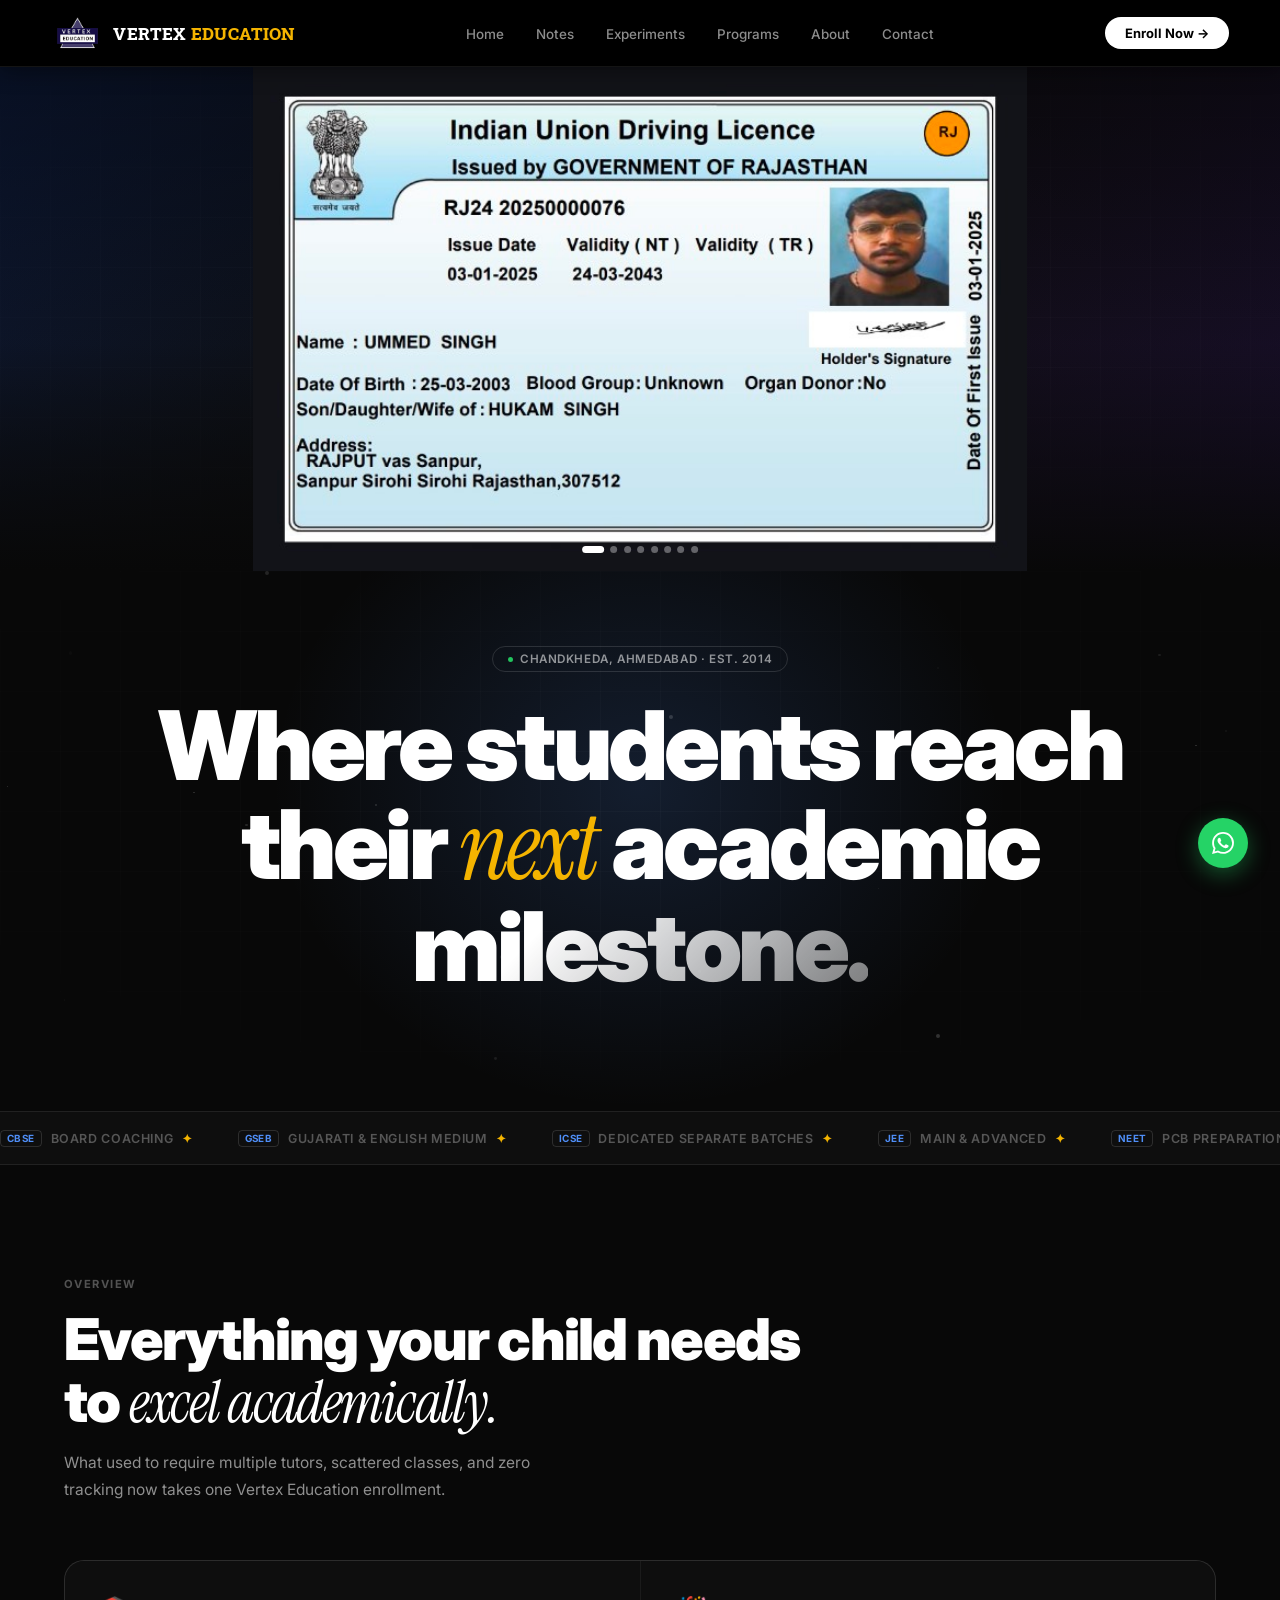
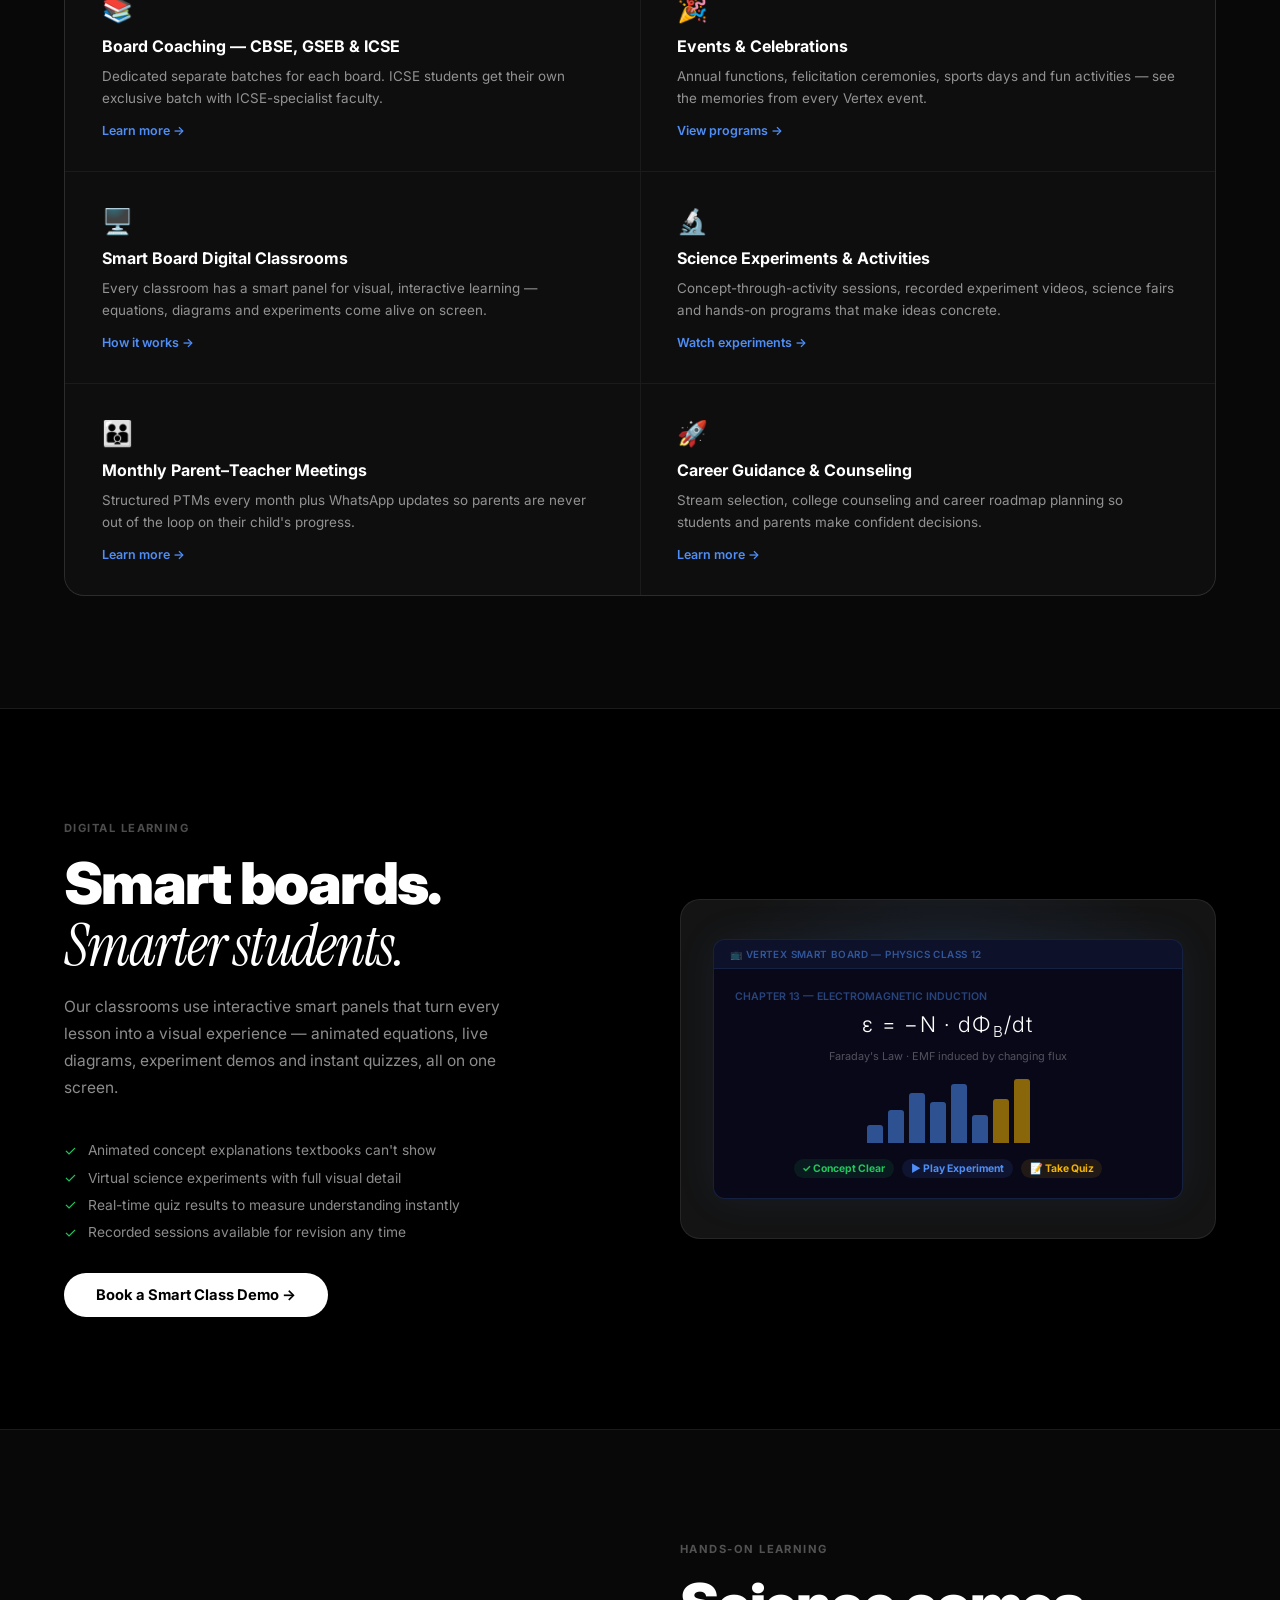
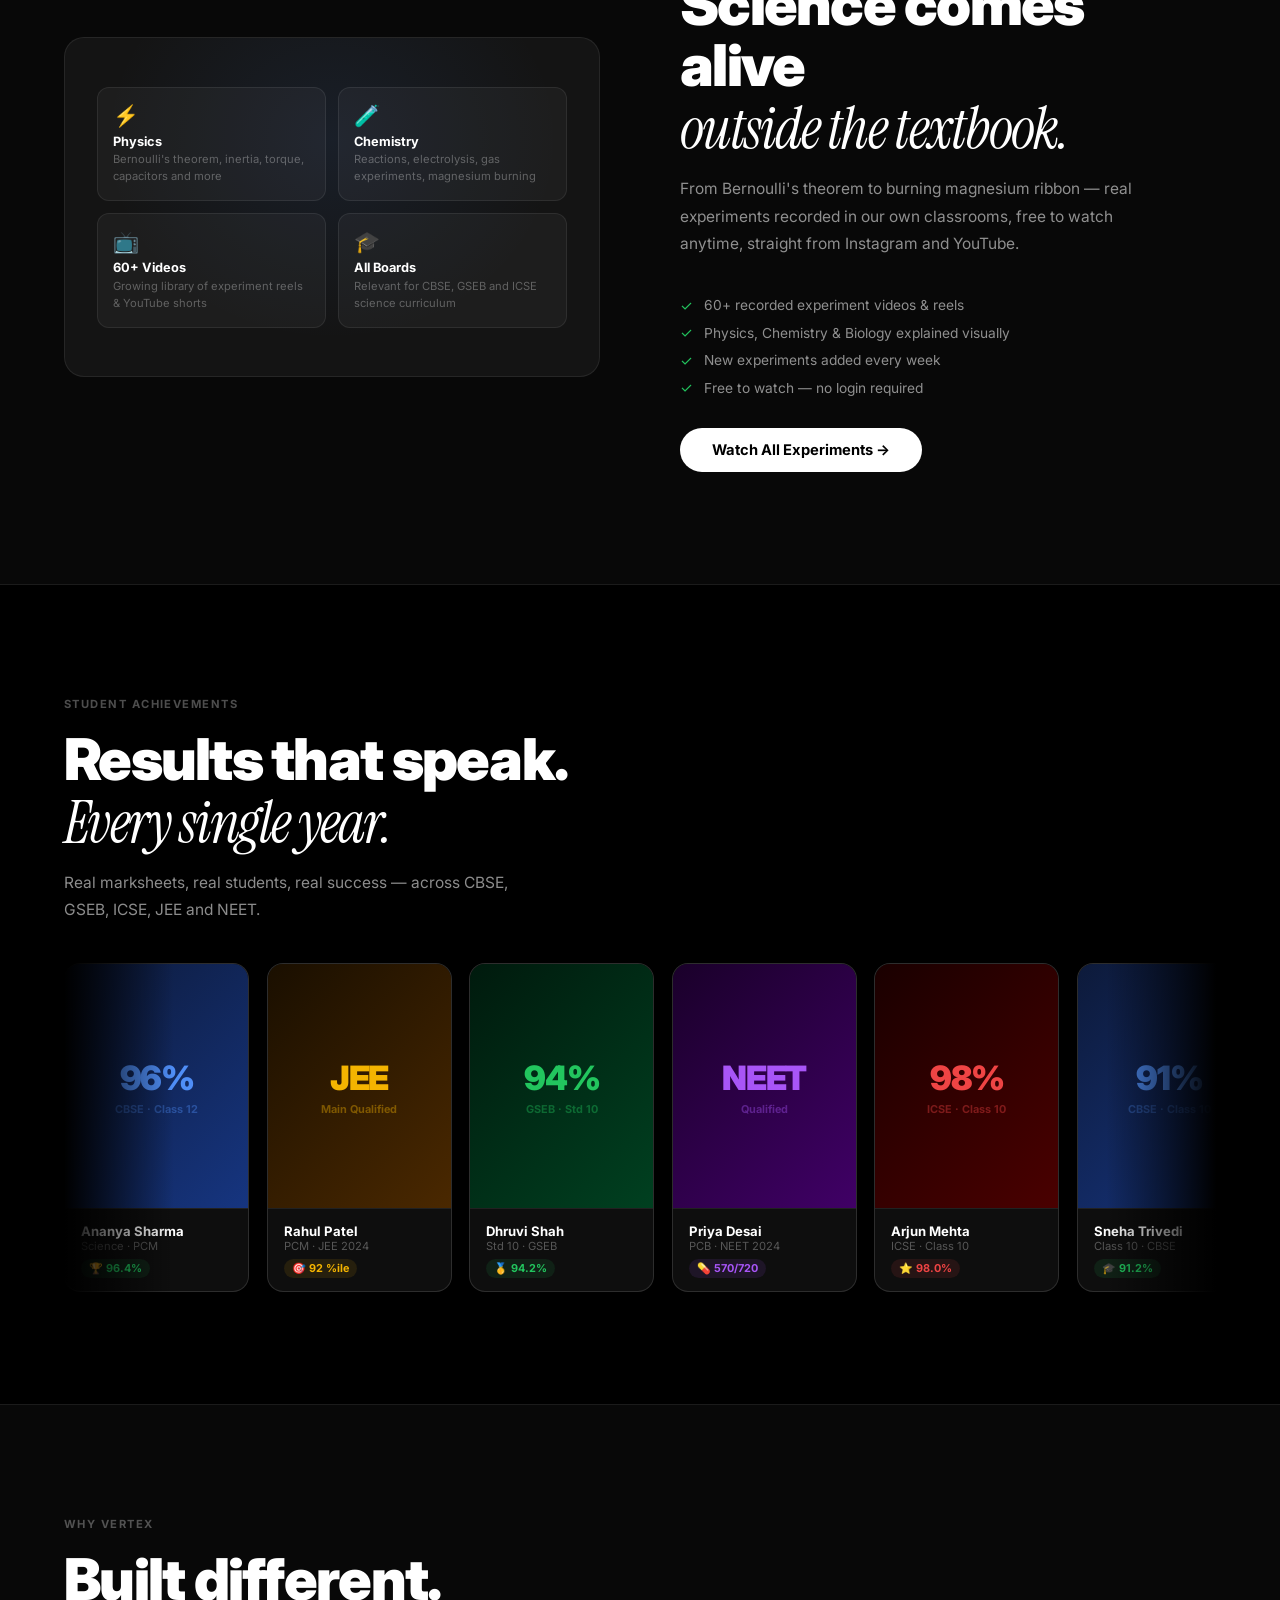
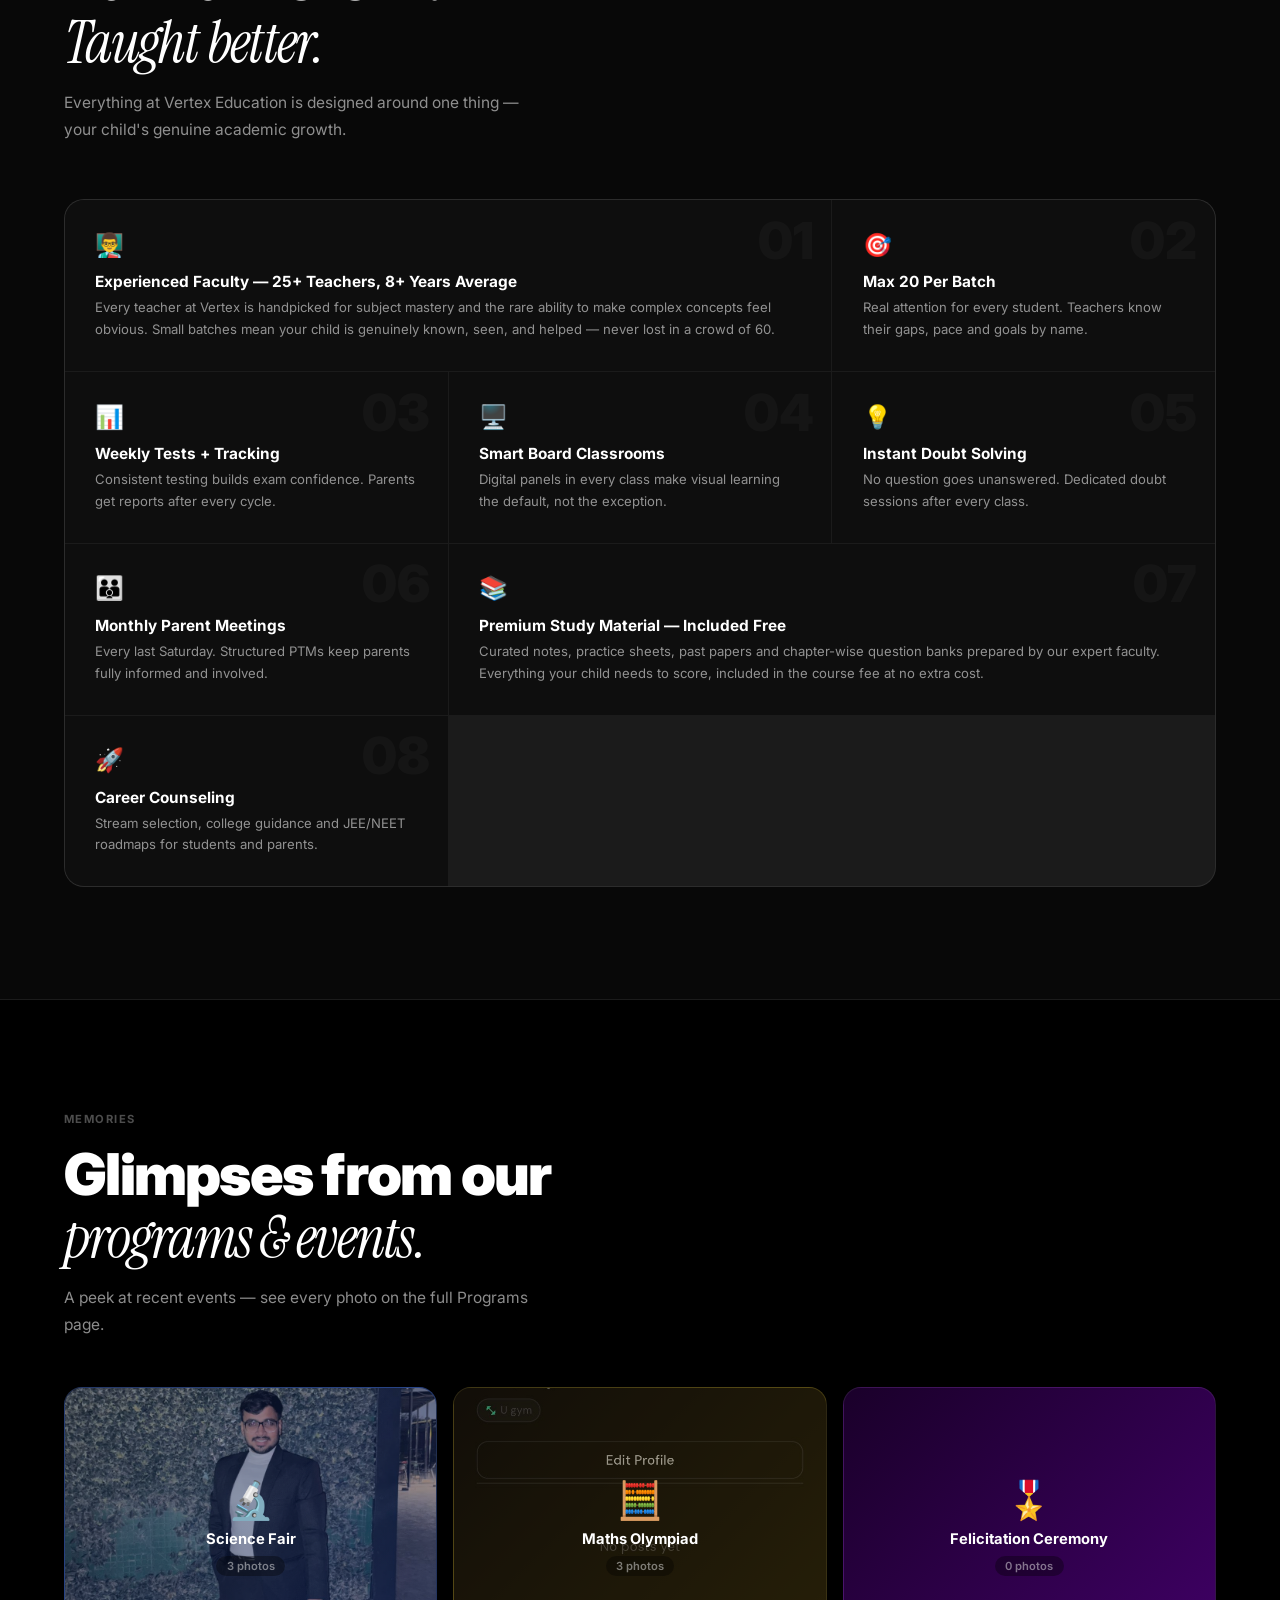
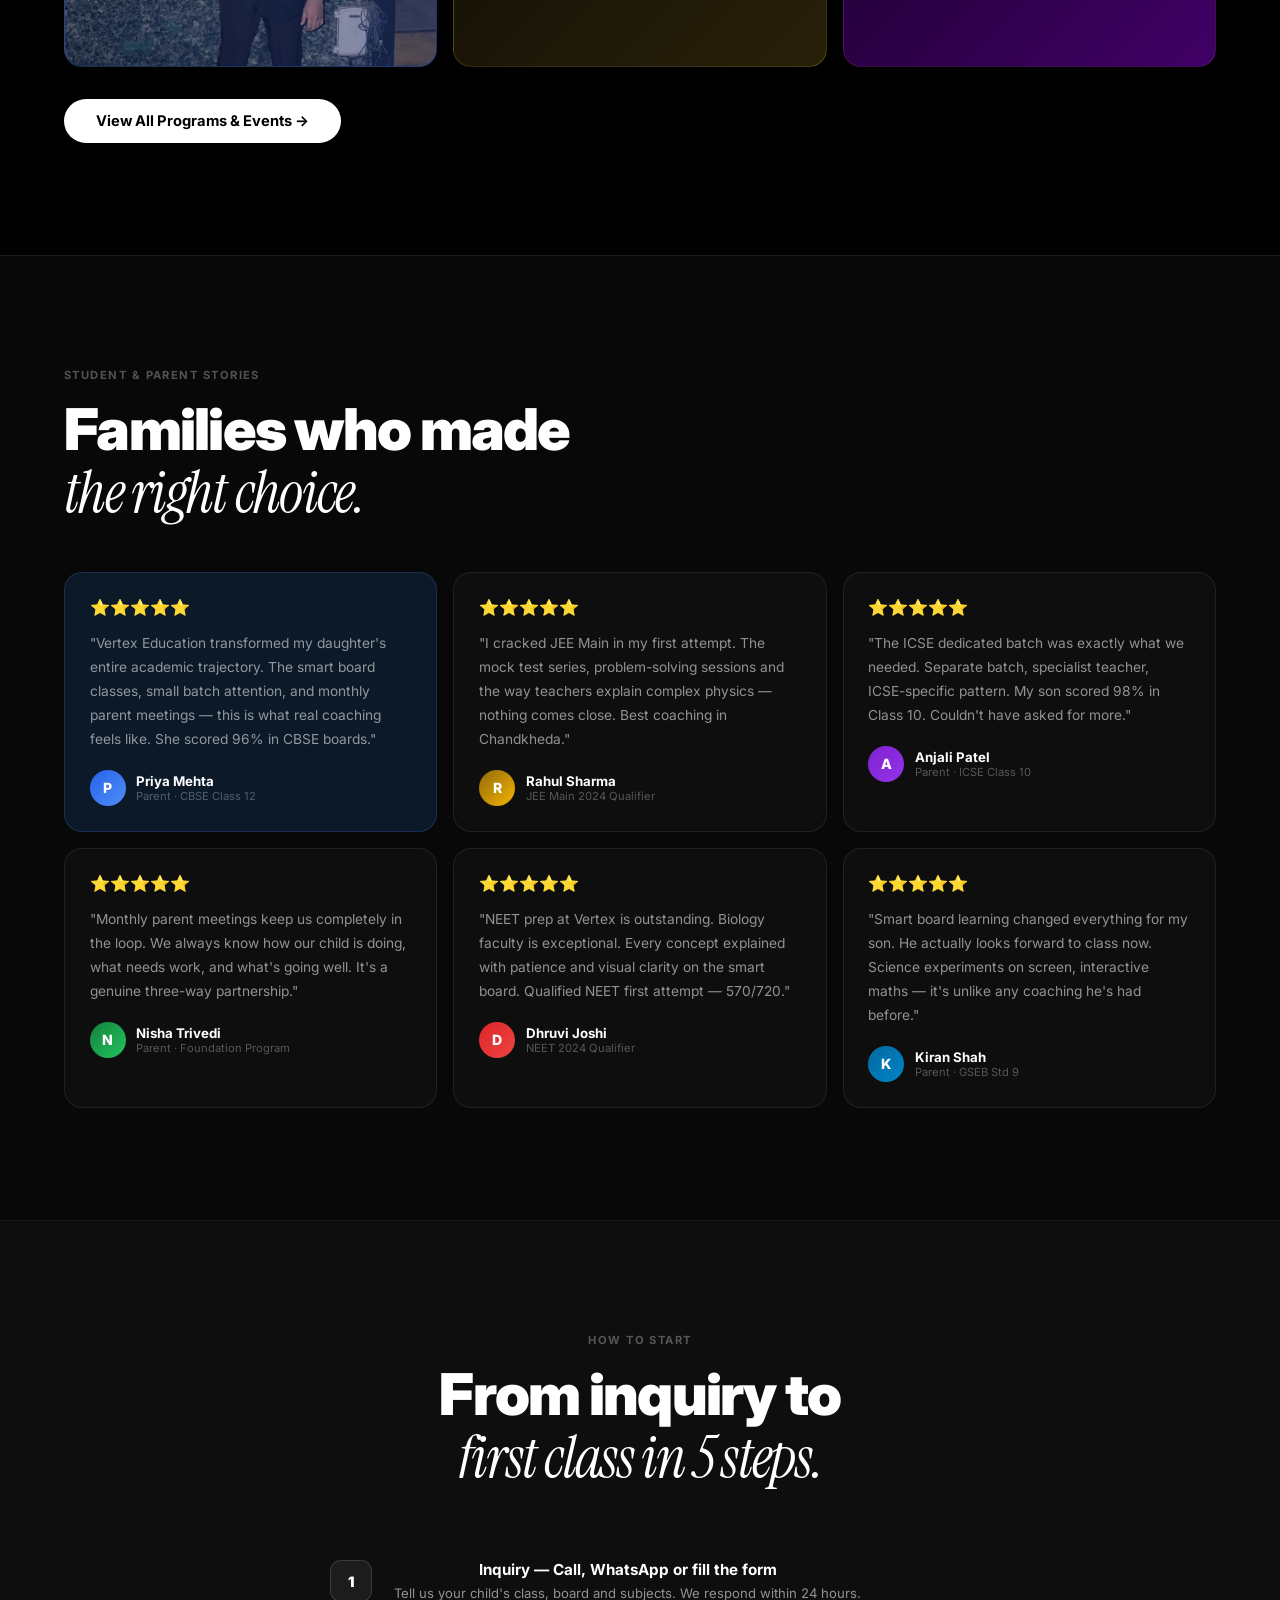
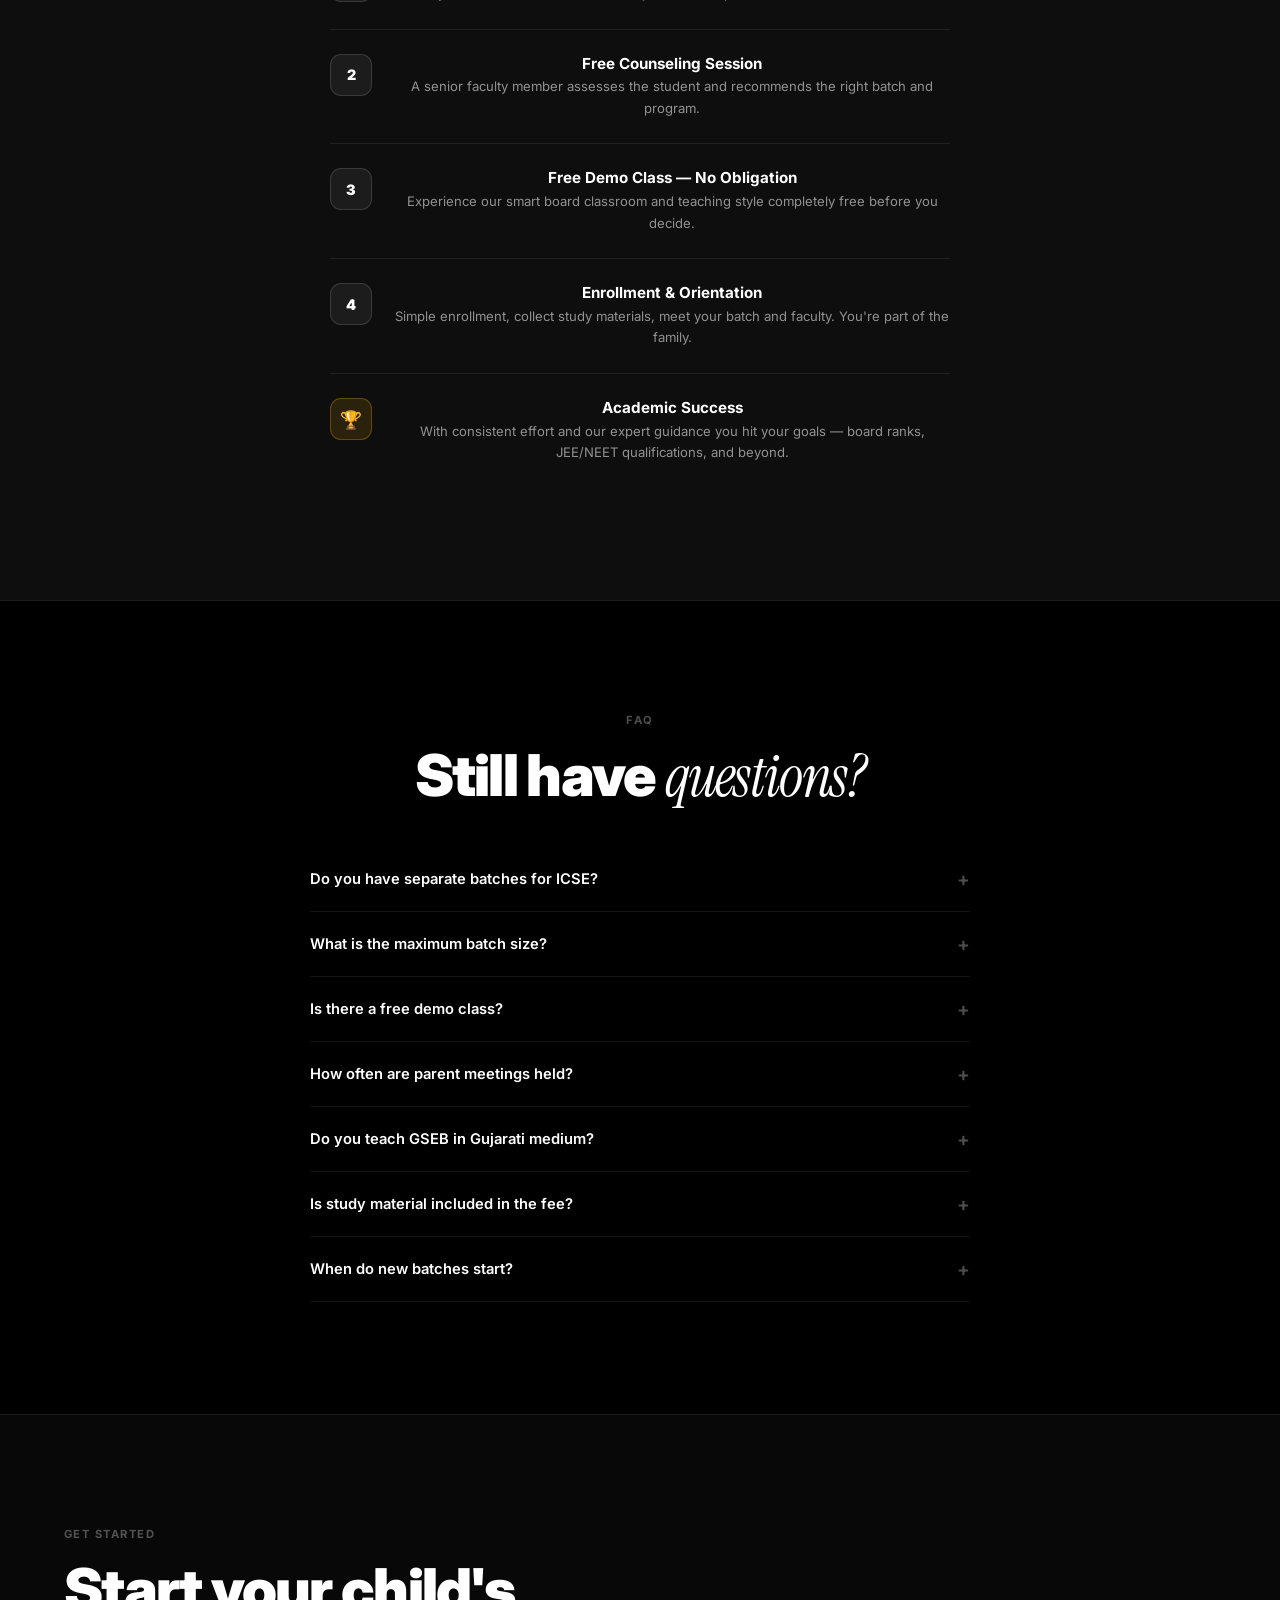
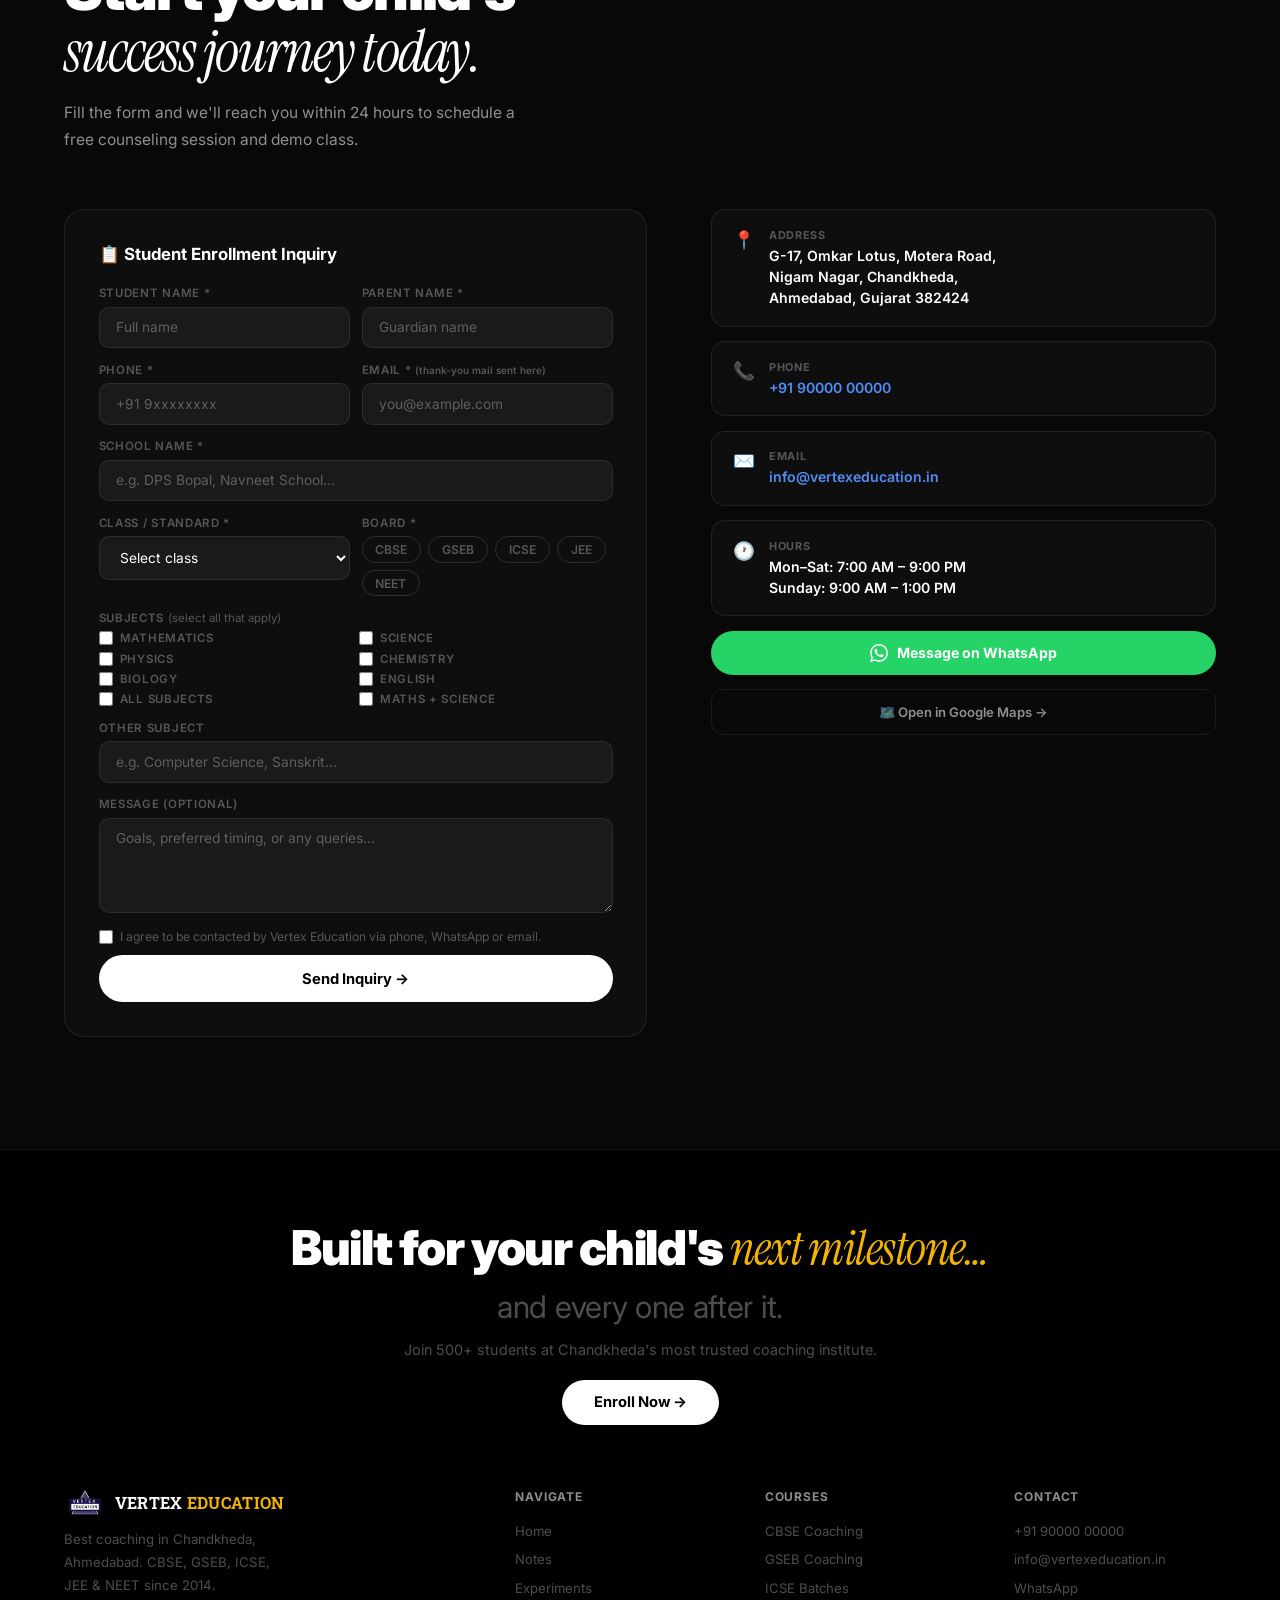
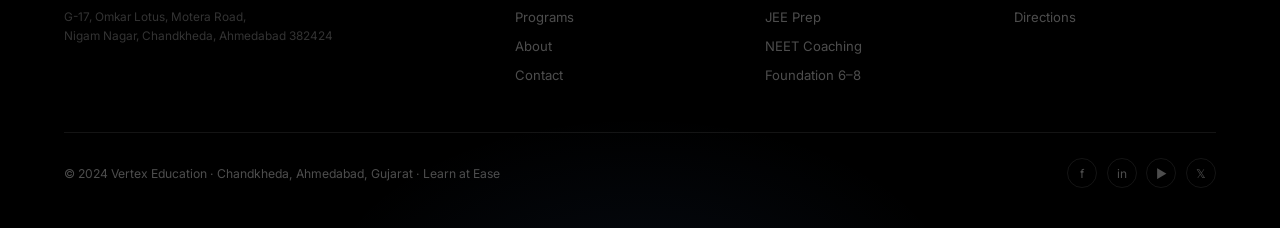
==== index.html @ 35d11fa5 "remove batches page, add about to nav" ====
<!DOCTYPE html>
<html lang="en">
<head>
<meta charset="UTF-8"/>
<meta name="viewport" content="width=device-width,initial-scale=1.0"/>
<title>Vertex Education — Learn at Ease | Best Coaching Chandkheda Ahmedabad</title>
<meta name="description" content="Vertex Education — Chandkheda's most trusted coaching. CBSE, GSEB, ICSE, JEE & NEET for Class 6–12. Smart board classrooms, small batches, 95% success rate."/>
<link rel="preconnect" href="https://fonts.googleapis.com"/>
<link rel="preconnect" href="https://fonts.gstatic.com" crossorigin/>
<link href="https://fonts.googleapis.com/css2?family=Inter:wght@300;400;500;600;700;800;900&family=Instrument+Serif:ital@0;1&family=Roboto+Slab:wght@700;800&display=swap" rel="stylesheet"/>
<style>
/* ─────────────────────────────────────────
   VERTEX EDUCATION — commas.com INSPIRED
   Pure black · Cinematic · Minimal
   ───────────────────────────────────────── */
:root{
  --bg:#080808; --bg2:#0e0e0e; --bg3:#141414;
  --w:#ffffff; --off:rgba(255,255,255,.55); --muted:rgba(255,255,255,.3);
  --bdr:rgba(255,255,255,.08); --bdr2:rgba(255,255,255,.13);
  --gold:#F4B400; --blue:#4F8EF7; --blue2:#2563EB; --grn:#22c55e;
  --ease:cubic-bezier(0.16,1,0.3,1);
}
*,*::before,*::after{box-sizing:border-box;margin:0;padding:0;}
html{scroll-behavior:smooth;}
body{font-family:'Inter',sans-serif;background:var(--bg);color:var(--w);overflow-x:hidden;-webkit-font-smoothing:antialiased;}
a{text-decoration:none;color:inherit;}
img{display:block;max-width:100%;}

/* SCROLL BAR */
#spb{position:fixed;top:0;left:0;height:1px;background:var(--w);z-index:999;width:0%;transition:width .04s linear;}

/* ── NAV ── */
nav{position:sticky;top:0;left:0;right:0;z-index:900;display:flex;align-items:center;justify-content:space-between;padding:1rem 4vw;background:#000;border-bottom:1px solid var(--bdr);box-shadow:0 4px 20px rgba(0,0,0,.4);}
nav.s{padding:.9rem 4vw;}
.n-logo{display:flex;align-items:center;gap:.6rem;font-size:1.05rem;font-weight:800;letter-spacing:.02em;font-family:'Roboto Slab',serif;text-transform:uppercase;}
.n-logo .lb-img{height:34px;width:auto;display:block;}
.n-logo .lb{width:27px;height:27px;border-radius:7px;background:linear-gradient(135deg,var(--blue2),var(--blue));display:flex;align-items:center;justify-content:center;}
.n-logo .lb svg{width:15px;height:15px;fill:white;}
.n-logo .gd{color:var(--gold);}
.n-links{display:flex;align-items:center;gap:2rem;list-style:none;}
.n-links a{font-size:.84rem;font-weight:500;color:var(--off);transition:color .18s;}
.n-links a:hover{color:var(--w);}
.n-r{display:flex;align-items:center;gap:.7rem;}
.btn-g{border:1px solid var(--bdr2);border-radius:50px;padding:.48rem 1.15rem;font-size:.81rem;font-weight:600;color:var(--off);background:transparent;font-family:'Inter',sans-serif;transition:all .18s;display:inline-flex;align-items:center;}
.btn-g:hover{color:var(--w);border-color:rgba(255,255,255,.25);background:rgba(255,255,255,.06);}
.btn-w{background:var(--w);color:#000;border:none;border-radius:50px;padding:.5rem 1.25rem;font-size:.81rem;font-weight:700;font-family:'Inter',sans-serif;transition:all .2s;display:inline-flex;align-items:center;}
.btn-w:hover{background:rgba(255,255,255,.88);transform:translateY(-1px);}
.burger{display:none;flex-direction:column;gap:5px;background:none;border:none;padding:4px;}
.burger span{display:block;width:22px;height:1.5px;background:var(--w);border-radius:2px;transition:all .3s;}
.burger.o span:nth-child(1){transform:translateY(6.5px) rotate(45deg);}
.burger.o span:nth-child(2){opacity:0;}
.burger.o span:nth-child(3){transform:translateY(-6.5px) rotate(-45deg);}
@media(max-width:860px){
  .n-links,.n-r{display:none;}
  .n-links.o{display:flex;flex-direction:column;gap:2rem;position:fixed;inset:0;background:rgba(8,8,8,.97);backdrop-filter:blur(20px);align-items:center;justify-content:center;z-index:800;font-size:1.3rem;}
  .n-links.o a{font-size:1.2rem;color:var(--w);}
  .n-r.o{display:flex;flex-direction:column;gap:.7rem;position:fixed;bottom:3rem;left:50%;transform:translateX(-50%);z-index:800;}
  .burger{display:flex;}
}

/* ── HERO ── */
/* ── HERO IMAGE SLIDER ── */
.hero-slider{position:relative;width:100%;height:56vh;min-height:300px;max-height:620px;overflow:hidden;background:linear-gradient(135deg,#0d1a3a 0%,#0e0e0e 45%,#1a0f2e 100%);z-index:1;}
.hero-slider::before{content:'';position:absolute;inset:0;background-image:linear-gradient(rgba(255,255,255,.03) 1px,transparent 1px),linear-gradient(90deg,rgba(255,255,255,.03) 1px,transparent 1px);background-size:50px 50px;mask-image:radial-gradient(ellipse 80% 80% at 50% 50%,black 0%,transparent 100%);pointer-events:none;}
.hs-track{position:relative;width:100%;height:100%;}
.hs-slide{position:absolute;inset:0;opacity:0;transition:opacity 1.1s ease;display:flex;align-items:center;justify-content:center;}
.hs-slide.active{opacity:1;}
.hs-slide img{width:100%;height:100%;object-fit:contain;display:block;position:relative;z-index:1;}
.hs-overlay{position:absolute;inset:0;background:linear-gradient(to bottom,rgba(0,0,0,.4) 0%,rgba(8,8,8,.1) 55%,var(--bg) 100%);pointer-events:none;}
.hs-dots{position:absolute;bottom:1.1rem;left:50%;transform:translateX(-50%);display:flex;gap:.4rem;z-index:2;}
.hs-dot{width:7px;height:7px;border-radius:50%;background:rgba(255,255,255,.35);transition:all .25s;cursor:pointer;border:none;padding:0;}
.hs-dot.active{background:#fff;width:22px;border-radius:4px;}
.hs-empty{position:absolute;inset:0;display:flex;align-items:center;justify-content:center;color:var(--muted);font-size:.85rem;text-align:center;padding:2rem;}

.hero{min-height:60vh;display:flex;flex-direction:column;align-items:center;justify-content:center;text-align:center;padding:3rem 5vw 4rem;position:relative;overflow:hidden;}
.h-glow{position:absolute;top:-25%;left:50%;transform:translateX(-50%);width:800px;height:700px;background:radial-gradient(ellipse at center,rgba(79,142,247,.16) 0%,transparent 65%);pointer-events:none;animation:gp 5s ease-in-out infinite;}
@keyframes gp{0%,100%{opacity:.7;transform:translateX(-50%) scale(1)}50%{opacity:1;transform:translateX(-50%) scale(1.08)}}
.h-grid{position:absolute;inset:0;pointer-events:none;background-image:linear-gradient(rgba(255,255,255,.022) 1px,transparent 1px),linear-gradient(90deg,rgba(255,255,255,.022) 1px,transparent 1px);background-size:60px 60px;mask-image:radial-gradient(ellipse 80% 70% at 50% 40%,black 0%,transparent 100%);}
.pts{position:absolute;inset:0;pointer-events:none;}
.pt{position:absolute;border-radius:50%;background:rgba(255,255,255,.45);animation:drift linear infinite;}
@keyframes drift{from{transform:translateY(0) rotate(0)}to{transform:translateY(-100vh) rotate(360deg)}}
.pill{display:inline-flex;align-items:center;gap:.45rem;border:1px solid var(--bdr2);border-radius:50px;padding:.3rem .9rem;font-size:.73rem;font-weight:600;color:var(--off);letter-spacing:.05em;text-transform:uppercase;margin-bottom:1.5rem;}
.pill .dot{width:5px;height:5px;border-radius:50%;background:var(--grn);animation:bl 2s infinite;}
@keyframes bl{0%,100%{opacity:1}50%{opacity:.25}}
.hero h1{font-size:clamp(2.8rem,7.5vw,7rem);font-weight:900;line-height:1.03;letter-spacing:-.038em;margin-bottom:1.5rem;position:relative;z-index:1;}
.hero h1 em{font-family:'Instrument Serif',serif;font-style:italic;font-weight:400;color:var(--gold);}
.hero-sub{font-size:clamp(.92rem,1.6vw,1.1rem);color:var(--off);line-height:1.75;max-width:500px;margin:0 auto 2.5rem;position:relative;z-index:1;}
.hero-btns{display:flex;gap:.85rem;justify-content:center;flex-wrap:wrap;position:relative;z-index:1;margin-bottom:4rem;}
.btn-p{background:var(--w);color:#000;border:none;border-radius:50px;padding:.82rem 2rem;font-size:.92rem;font-weight:700;font-family:'Inter',sans-serif;transition:all .2s var(--ease);display:inline-flex;align-items:center;gap:.4rem;}
.btn-p:hover{background:rgba(255,255,255,.88);transform:translateY(-2px);box-shadow:0 12px 40px rgba(255,255,255,.1);}
.btn-o{background:transparent;color:var(--off);border:1px solid var(--bdr2);border-radius:50px;padding:.82rem 2rem;font-size:.92rem;font-weight:600;font-family:'Inter',sans-serif;transition:all .2s var(--ease);display:inline-flex;align-items:center;gap:.4rem;}
.btn-o:hover{color:var(--w);border-color:rgba(255,255,255,.25);background:rgba(255,255,255,.05);transform:translateY(-2px);}

/* hero stats bar */
.h-stats{display:flex;border:1px solid var(--bdr);border-radius:16px;background:rgba(255,255,255,.03);backdrop-filter:blur(12px);overflow:hidden;position:relative;z-index:1;flex-wrap:wrap;}
.hs{padding:1.1rem 2rem;flex:1;min-width:120px;border-right:1px solid var(--bdr);text-align:center;}
.hs:last-child{border-right:none;}
.hs-n{font-size:1.65rem;font-weight:900;letter-spacing:-.03em;line-height:1;}
.hs-n span{color:var(--gold);}
.hs-l{font-size:.72rem;color:var(--muted);font-weight:500;margin-top:.25rem;}

/* hero mockup */
.h-mock{margin-top:4rem;width:min(900px,90vw);position:relative;z-index:1;}
.mock-glow{position:absolute;top:50%;left:50%;transform:translate(-50%,-50%);width:120%;height:120%;background:radial-gradient(ellipse at center,rgba(79,142,247,.12) 0%,transparent 60%);pointer-events:none;}
.mock-frame{background:var(--bg3);border:1px solid var(--bdr2);border-radius:20px;overflow:hidden;box-shadow:0 0 0 1px rgba(255,255,255,.04),0 50px 120px rgba(0,0,0,.85);}
.mock-bar{background:var(--bg2);border-bottom:1px solid var(--bdr);padding:.8rem 1.3rem;display:flex;align-items:center;gap:.9rem;}
.mock-dots{display:flex;gap:.4rem;}
.mock-dot{width:12px;height:12px;border-radius:50%;}
.mock-title{font-size:.75rem;color:var(--muted);font-weight:500;flex:1;text-align:center;}
.mock-body{padding:1.5rem;}
.mock-row{display:grid;grid-template-columns:repeat(3,1fr);gap:.9rem;margin-bottom:.9rem;}
@media(max-width:560px){.mock-row{grid-template-columns:1fr 1fr;}}
.mc{background:rgba(255,255,255,.04);border:1px solid var(--bdr);border-radius:12px;padding:1rem;}
.mc-l{font-size:.7rem;color:var(--muted);margin-bottom:.3rem;font-weight:500;}
.mc-n{font-size:1.4rem;font-weight:800;letter-spacing:-.02em;}
.mc-s{font-size:.68rem;color:var(--grn);font-weight:600;margin-top:.12rem;}
.mock-bars{background:rgba(255,255,255,.04);border:1px solid var(--bdr);border-radius:12px;padding:1rem;}
.mb-l{font-size:.72rem;color:var(--muted);margin-bottom:.75rem;font-weight:500;}
.mb-rows{display:flex;flex-direction:column;gap:.45rem;}
.mb-r{display:flex;align-items:center;gap:.7rem;}
.mb-n{font-size:.7rem;color:var(--off);width:62px;flex-shrink:0;}
.mb-t{flex:1;height:6px;background:rgba(255,255,255,.07);border-radius:3px;overflow:hidden;}
.mb-f{height:100%;border-radius:3px;}
.mb-p{font-size:.68rem;color:var(--off);width:30px;text-align:right;}

/* ── MARQUEE ── */
.mq-wrap{border-top:1px solid var(--bdr);border-bottom:1px solid var(--bdr);padding:1.1rem 0;overflow:hidden;background:var(--bg2);}
.mq-track{display:flex;gap:2.8rem;width:max-content;animation:mqs 25s linear infinite;}
.mq-track:hover{animation-play-state:paused;}
@keyframes mqs{from{transform:translateX(0)}to{transform:translateX(-50%)}}
.mi{display:flex;align-items:center;gap:.55rem;font-size:.78rem;font-weight:600;color:var(--muted);letter-spacing:.05em;text-transform:uppercase;white-space:nowrap;}
.mi .md{color:var(--gold);}
.mi .mb-tag{border:1px solid var(--bdr2);border-radius:4px;padding:.1rem .38rem;font-size:.62rem;font-weight:700;color:var(--blue);letter-spacing:.04em;}

/* ── SECTION ── */
.sec{padding:7rem 5vw;}
.sec.dark{background:var(--bg);}
.sec.blk{background:#000;}
.sec.mid{background:var(--bg2);}
.ol{font-size:.7rem;font-weight:700;letter-spacing:.13em;text-transform:uppercase;color:var(--muted);margin-bottom:1.1rem;display:block;}
.sh{font-size:clamp(1.9rem,4.5vw,3.8rem);font-weight:900;line-height:1.07;letter-spacing:-.03em;margin-bottom:1rem;}
.sh em{font-family:'Instrument Serif',serif;font-style:italic;font-weight:400;}
.sp{font-size:.97rem;color:var(--off);line-height:1.75;max-width:480px;margin-bottom:2.5rem;}
.sep{border:none;border-top:1px solid var(--bdr);margin:0;}

/* REVEAL */
.rv{opacity:0;transform:translateY(26px);transition:opacity .7s var(--ease),transform .7s var(--ease);}
.rv.in{opacity:1;transform:translateY(0);}
.d1{transition-delay:.1s;}.d2{transition-delay:.18s;}.d3{transition-delay:.26s;}.d4{transition-delay:.34s;}

/* ── OVERVIEW GRID ── */
.ov-grid{display:grid;grid-template-columns:1fr 1fr;gap:1px;border:1px solid var(--bdr);border-radius:20px;overflow:hidden;margin-top:3.5rem;background:var(--bdr);}
@media(max-width:700px){.ov-grid{grid-template-columns:1fr;}}
.ov-item{background:var(--bg2);padding:2.1rem 2.3rem;transition:background .22s;display:flex;flex-direction:column;gap:.55rem;}
.ov-item:hover{background:var(--bg3);}
.ov-ic{font-size:1.55rem;margin-bottom:.2rem;}
.ov-t{font-size:1rem;font-weight:700;}
.ov-d{font-size:.84rem;color:var(--off);line-height:1.65;}
.ov-lk{font-size:.78rem;color:var(--blue);font-weight:600;margin-top:.3rem;display:inline-flex;align-items:center;gap:.25rem;transition:gap .18s;}
.ov-lk:hover{gap:.45rem;color:#7db4ff;}

/* ── FEATURE SPLIT ── */
.fsplit{display:grid;grid-template-columns:1fr 1fr;gap:5rem;align-items:center;}
.fsplit.fl{direction:rtl;}
.fsplit.fl>*{direction:ltr;}
@media(max-width:860px){.fsplit,.fsplit.fl{grid-template-columns:1fr;gap:2.5rem;direction:ltr;}}
.fv{background:var(--bg3);border:1px solid var(--bdr);border-radius:20px;overflow:hidden;min-height:340px;display:flex;align-items:center;justify-content:center;position:relative;}
.fv-glow{position:absolute;inset:0;background:radial-gradient(ellipse at 50% 30%,rgba(79,142,247,.09) 0%,transparent 60%);}
.check-list{display:flex;flex-direction:column;gap:.65rem;margin-bottom:2rem;}
.check-list li{display:flex;align-items:center;gap:.7rem;font-size:.86rem;color:var(--off);list-style:none;}
.check-list li .ck{color:var(--grn);font-size:.9rem;flex-shrink:0;}

/* smart board */
.sb{width:88%;margin:1.5rem auto;background:#080818;border:1px solid rgba(79,142,247,.18);border-radius:12px;overflow:hidden;box-shadow:0 0 40px rgba(79,142,247,.08);}
.sb-top{background:rgba(79,142,247,.08);padding:.5rem 1rem;border-bottom:1px solid rgba(79,142,247,.12);font-size:.62rem;color:rgba(79,142,247,.55);font-weight:600;letter-spacing:.04em;}
.sb-body{padding:1.3rem;}
.sb-eqn{font-size:1.35rem;color:var(--w);font-weight:300;text-align:center;margin:.5rem 0;letter-spacing:.06em;}
.sb-sub{text-align:center;font-size:.68rem;color:rgba(255,255,255,.3);margin-top:.2rem;}
.sb-graph{display:flex;align-items:flex-end;gap:5px;height:64px;margin-top:1rem;justify-content:center;}
.sb-b{width:16px;border-radius:3px 3px 0 0;background:rgba(79,142,247,.55);animation:sg .8s var(--ease) forwards;transform-origin:bottom;}
@keyframes sg{from{transform:scaleY(0)}to{transform:scaleY(1)}}
.sb-tags{display:flex;gap:.5rem;justify-content:center;margin-top:1rem;}
.sb-tag{font-size:.65rem;border-radius:50px;padding:.18rem .55rem;font-weight:700;}

/* results cards stack */
.rs-wrap{width:88%;margin:1.5rem auto;display:flex;flex-direction:column;gap:.6rem;}
.rs-c{background:var(--bg2);border:1px solid var(--bdr2);border-radius:12px;padding:1rem 1.2rem;display:flex;align-items:center;gap:.9rem;transition:background .2s;}
.rs-c:hover{background:#141414;}
.rs-av{width:38px;height:38px;border-radius:50%;display:flex;align-items:center;justify-content:center;font-weight:800;font-size:.95rem;flex-shrink:0;}
.rs-nm{font-weight:700;font-size:.88rem;}
.rs-dt{font-size:.72rem;color:var(--muted);}
.rs-bd{margin-left:auto;font-size:.76rem;font-weight:800;padding:.22rem .6rem;border-radius:50px;background:rgba(34,197,94,.1);color:var(--grn);white-space:nowrap;}

/* activity grid */
.ag{display:grid;grid-template-columns:1fr 1fr;gap:.75rem;width:88%;margin:1.5rem auto;}
.ac{background:rgba(255,255,255,.04);border:1px solid var(--bdr);border-radius:12px;padding:.95rem;transition:background .2s;}
.ac:hover{background:rgba(255,255,255,.07);}
.ac-ic{font-size:1.3rem;margin-bottom:.35rem;}
.ac-t{font-size:.8rem;font-weight:700;}
.ac-d{font-size:.7rem;color:var(--muted);line-height:1.5;margin-top:.18rem;}

/* ── RESULTS SCROLL ── */
.rscroll{overflow:hidden;position:relative;}
.rsfl,.rsfr{position:absolute;top:0;bottom:0;width:110px;z-index:2;pointer-events:none;}
.rsfl{left:0;background:linear-gradient(to right,#000,transparent);}
.rsfr{right:0;background:linear-gradient(to left,#000,transparent);}
.rs-track{display:flex;gap:1.1rem;width:max-content;animation:mqs 32s linear infinite;}
.rs-track:hover{animation-play-state:paused;}
.rc{width:185px;flex-shrink:0;background:var(--bg2);border:1px solid var(--bdr2);border-radius:16px;overflow:hidden;transition:transform .28s var(--ease),box-shadow .28s;}
.rc:hover{transform:translateY(-6px);box-shadow:0 20px 50px rgba(0,0,0,.6);}
.rc-top{aspect-ratio:3/4;display:flex;align-items:center;justify-content:center;flex-direction:column;gap:.3rem;}
.rc-pct{font-size:2.1rem;font-weight:900;letter-spacing:-.04em;}
.rc-bd{font-size:.68rem;font-weight:700;opacity:.6;}
.rc-bot{padding:.85rem 1rem;border-top:1px solid var(--bdr);}
.rc-nm{font-weight:700;font-size:.82rem;}
.rc-cl{font-size:.7rem;color:var(--muted);}
.rc-bg{display:inline-flex;align-items:center;gap:.2rem;margin-top:.35rem;font-size:.68rem;font-weight:700;color:var(--grn);background:rgba(34,197,94,.1);border-radius:50px;padding:.16rem .5rem;}

/* ── BENTO WHY ── */
.bento{display:grid;grid-template-columns:repeat(3,1fr);gap:1px;background:var(--bdr);border:1px solid var(--bdr);border-radius:20px;overflow:hidden;margin-top:3.5rem;}
@media(max-width:860px){.bento{grid-template-columns:1fr 1fr;}}
@media(max-width:520px){.bento{grid-template-columns:1fr;}}
.bc{background:var(--bg2);padding:1.9rem;transition:background .2s;position:relative;overflow:hidden;}
.bc:hover{background:#111;}
.bc.sp2{grid-column:span 2;}
@media(max-width:860px){.bc.sp2{grid-column:span 1;}}
.bc-no{position:absolute;right:1.1rem;top:.9rem;font-size:3.2rem;font-weight:900;color:rgba(255,255,255,.03);line-height:1;}
.bc-ic{font-size:1.45rem;margin-bottom:.85rem;}
.bc-t{font-size:.96rem;font-weight:700;margin-bottom:.38rem;}
.bc-d{font-size:.82rem;color:var(--off);line-height:1.65;}

/* ── TESTIMONIALS ── */
.tg{display:grid;grid-template-columns:repeat(3,1fr);gap:1rem;margin-top:3rem;}
@media(max-width:880px){.tg{grid-template-columns:1fr 1fr;}}
@media(max-width:540px){.tg{grid-template-columns:1fr;}}
.tc{background:var(--bg2);border:1px solid var(--bdr);border-radius:18px;padding:1.55rem;transition:border-color .2s,transform .25s;}
.tc:hover{border-color:var(--bdr2);transform:translateY(-4px);}
.tc.ft{background:#0b1929;border-color:rgba(79,142,247,.2);}
.t-stars{display:flex;gap:2px;margin-bottom:.85rem;}
.t-star{color:var(--gold);font-size:.8rem;}
.t-txt{font-size:.86rem;color:var(--off);line-height:1.75;margin-bottom:1.15rem;}
.t-auth{display:flex;align-items:center;gap:.65rem;}
.t-av{width:36px;height:36px;border-radius:50%;display:flex;align-items:center;justify-content:center;font-weight:800;font-size:.88rem;flex-shrink:0;}
.t-nm{font-weight:700;font-size:.83rem;}
.t-rl{font-size:.7rem;color:var(--muted);}

/* ── PROCESS ── */
.prlist{display:flex;flex-direction:column;gap:0;max-width:620px;margin:3rem auto 0;}
.pr{display:flex;gap:1.4rem;align-items:flex-start;padding:1.5rem 0;border-bottom:1px solid var(--bdr);}
.pr:last-child{border-bottom:none;}
.pr-no{width:42px;height:42px;border-radius:11px;flex-shrink:0;background:rgba(255,255,255,.06);border:1px solid var(--bdr2);display:flex;align-items:center;justify-content:center;font-weight:900;font-size:.9rem;transition:all .2s;}
.pr:hover .pr-no{background:var(--blue2);border-color:var(--blue2);}
.pr-t{font-weight:700;font-size:.95rem;margin-bottom:.22rem;}
.pr-d{font-size:.82rem;color:var(--off);line-height:1.65;}

/* ── FAQ ── */
.fql{max-width:660px;margin:2.5rem auto 0;}
.fi{border-bottom:1px solid var(--bdr);}
.fq{width:100%;display:flex;justify-content:space-between;align-items:center;padding:1.25rem 0;gap:1rem;background:none;border:none;color:var(--w);font-family:'Inter',sans-serif;font-size:.92rem;font-weight:600;text-align:left;transition:color .18s;}
.fq:hover{color:var(--off);}
.fi-ic{color:var(--muted);font-size:1.2rem;flex-shrink:0;transition:transform .3s var(--ease);}
.fi.op .fi-ic{transform:rotate(45deg);color:var(--w);}
.fa{max-height:0;overflow:hidden;transition:max-height .4s var(--ease),padding .3s;font-size:.86rem;color:var(--off);line-height:1.75;}
.fi.op .fa{max-height:250px;padding-bottom:1.25rem;}

/* ── CONTACT ── */
.cw{display:grid;grid-template-columns:1fr 1fr;gap:4rem;align-items:start;margin-top:3.5rem;}
@media(max-width:860px){.cw{grid-template-columns:1fr;}}
.fb{background:var(--bg2);border:1px solid var(--bdr);border-radius:20px;padding:2.1rem;}
.fg{display:flex;flex-direction:column;gap:.4rem;margin-bottom:.9rem;}
.fg label{font-size:.72rem;font-weight:600;color:var(--muted);text-transform:uppercase;letter-spacing:.06em;}
.fg input,.fg select,.fg textarea{background:rgba(255,255,255,.05);border:1px solid var(--bdr);border-radius:10px;padding:.74rem 1rem;font-size:.86rem;font-family:'Inter',sans-serif;color:var(--w);outline:none;transition:border-color .2s,box-shadow .2s;}
.fg input:focus,.fg select:focus,.fg textarea:focus{border-color:rgba(255,255,255,.22);box-shadow:0 0 0 3px rgba(255,255,255,.04);}
.fg input::placeholder,.fg textarea::placeholder{color:var(--muted);}
.fg select option{background:#1a1a1a;color:var(--w);}
.fg textarea{resize:vertical;min-height:95px;}
.fr{display:grid;grid-template-columns:1fr 1fr;gap:.75rem;}
@media(max-width:460px){.fr{grid-template-columns:1fr;}}
.chips{display:flex;flex-wrap:wrap;gap:.45rem;}
.chip{border:1px solid var(--bdr2);border-radius:50px;padding:.3rem .8rem;font-size:.76rem;font-weight:600;color:var(--muted);background:transparent;font-family:'Inter',sans-serif;transition:all .16s;}
.chip.on,.chip:hover{background:var(--w);color:#000;border-color:var(--w);}
.sgrid{display:grid;grid-template-columns:1fr 1fr;gap:.4rem;}
.sr{display:flex;align-items:center;gap:.45rem;font-size:.81rem;color:var(--off);}
.sr input[type=checkbox]{width:14px;height:14px;accent-color:var(--blue);}
.fsub{width:100%;background:var(--w);color:#000;border:none;border-radius:50px;padding:.9rem;font-size:.92rem;font-weight:700;font-family:'Inter',sans-serif;transition:all .2s var(--ease);margin-top:.55rem;display:flex;align-items:center;justify-content:center;gap:.4rem;}
.fsub:hover{background:rgba(255,255,255,.88);transform:translateY(-2px);box-shadow:0 10px 28px rgba(255,255,255,.08);}
.suc{display:none;margin-top:.9rem;padding:.95rem 1rem;background:rgba(34,197,94,.08);border:1px solid rgba(34,197,94,.2);border-radius:10px;font-size:.84rem;color:var(--grn);}
.ilist{display:flex;flex-direction:column;gap:.9rem;}
.ii{display:flex;align-items:flex-start;gap:.9rem;background:var(--bg2);border:1px solid var(--bdr);border-radius:14px;padding:1.1rem 1.3rem;transition:border-color .2s;}
.ii:hover{border-color:var(--bdr2);}
.ii-ic{font-size:1.1rem;flex-shrink:0;margin-top:.05rem;}
.ii-lb{font-size:.68rem;font-weight:700;color:var(--muted);text-transform:uppercase;letter-spacing:.05em;margin-bottom:.18rem;}
.ii-v{font-size:.88rem;font-weight:600;color:var(--w);line-height:1.5;}
.ii-v a{color:var(--blue);}
.wa-b{display:flex;align-items:center;justify-content:center;gap:.55rem;width:100%;background:#25D366;color:#fff;border:none;border-radius:50px;padding:.82rem;font-size:.88rem;font-weight:700;font-family:'Inter',sans-serif;transition:all .2s;}
.wa-b:hover{background:#1fb959;transform:translateY(-2px);box-shadow:0 8px 22px rgba(37,211,102,.28);}
.map-l{display:flex;align-items:center;justify-content:center;gap:.5rem;padding:.85rem;border:1px solid var(--bdr);border-radius:12px;font-size:.82rem;font-weight:600;color:var(--off);transition:all .2s;}
.map-l:hover{border-color:var(--bdr2);color:var(--w);}

/* ── FOOTER ── */
footer{background:#000;border-top:1px solid var(--bdr);padding:4.5rem 5vw 2.5rem;position:relative;overflow:hidden;}
.ft-glow{position:absolute;bottom:-40%;left:50%;transform:translateX(-50%);width:700px;height:400px;background:radial-gradient(ellipse at center,rgba(79,142,247,.07) 0%,transparent 65%);pointer-events:none;}
.ft-cta{text-align:center;margin-bottom:4rem;position:relative;z-index:1;}
.ft-cta h2{font-size:clamp(1.7rem,4vw,3rem);font-weight:900;letter-spacing:-.03em;line-height:1.1;margin-bottom:.8rem;}
.ft-cta h2 em{font-family:'Instrument Serif',serif;font-style:italic;font-weight:400;color:var(--gold);}
.ft-cta p{font-size:.9rem;color:var(--muted);margin-bottom:1.4rem;}
.ft-grid{display:grid;grid-template-columns:2fr 1fr 1fr 1fr;gap:3rem;margin-bottom:3rem;position:relative;z-index:1;}
@media(max-width:860px){.ft-grid{grid-template-columns:1fr 1fr;gap:2rem;}}
@media(max-width:460px){.ft-grid{grid-template-columns:1fr;}}
.ft-brand p{font-size:.83rem;color:var(--muted);line-height:1.75;max-width:230px;margin-top:.75rem;}
.ft-brand .addr{font-size:.74rem;color:rgba(255,255,255,.2);margin-top:.65rem;line-height:1.6;}
.ft-col h4{font-size:.75rem;font-weight:700;color:var(--off);text-transform:uppercase;letter-spacing:.07em;margin-bottom:1rem;}
.ft-col ul{list-style:none;display:flex;flex-direction:column;gap:.55rem;}
.ft-col ul a{font-size:.82rem;color:var(--muted);transition:color .16s;}
.ft-col ul a:hover{color:var(--w);}
.ft-bot{border-top:1px solid var(--bdr);padding-top:1.6rem;display:flex;justify-content:space-between;align-items:center;font-size:.76rem;color:var(--muted);flex-wrap:wrap;gap:.7rem;position:relative;z-index:1;}
.srow{display:flex;gap:.6rem;}
.soc{width:30px;height:30px;border-radius:50%;border:1px solid var(--bdr);display:flex;align-items:center;justify-content:center;font-size:.75rem;transition:all .16s;}
.soc:hover{border-color:var(--bdr2);color:var(--w);background:rgba(255,255,255,.06);}

/* WA FLOAT */
.wa-fl{position:fixed;bottom:2rem;right:2rem;z-index:800;width:50px;height:50px;border-radius:50%;background:#25D366;color:#fff;display:flex;align-items:center;justify-content:center;box-shadow:0 6px 22px rgba(37,211,102,.38);transition:all .22s;animation:waf 2.5s ease-in-out infinite;}
.wa-fl:hover{transform:scale(1.1) translateY(-3px);animation:none;}
@keyframes waf{0%,100%{transform:translateY(0)}50%{transform:translateY(-5px)}}
#btt{position:fixed;bottom:2rem;left:2rem;z-index:800;width:36px;height:36px;border-radius:50%;border:1px solid var(--bdr2);background:rgba(255,255,255,.05);color:var(--off);backdrop-filter:blur(10px);display:flex;align-items:center;justify-content:center;font-size:.95rem;opacity:0;pointer-events:none;transition:all .25s;}
#btt.sh{opacity:1;pointer-events:auto;}
#btt:hover{background:rgba(255,255,255,.1);color:var(--w);}

/* ── EXPERIMENTS PREVIEW BADGE ── */
.ac-lk{display:block;}

/* ── PROGRAMS GALLERY ── */
.pg-grid{display:grid;grid-template-columns:repeat(3,1fr);gap:1rem;margin-top:3rem;}
@media(max-width:780px){.pg-grid{grid-template-columns:1fr 1fr;}}
@media(max-width:480px){.pg-grid{grid-template-columns:1fr;}}
.pg-card{position:relative;aspect-ratio:4/3;border-radius:18px;overflow:hidden;border:1px solid var(--bdr);background-position:center;display:flex;flex-direction:column;align-items:center;justify-content:center;gap:.5rem;transition:transform .25s var(--ease),border-color .22s;text-align:center;padding:1rem;}
.pg-card:hover{transform:translateY(-5px);border-color:var(--bdr2);}
.pg-card img{position:absolute;inset:0;width:100%;height:100%;object-fit:cover;opacity:.55;transition:opacity .3s,transform .5s var(--ease);}
.pg-card:hover img{opacity:.75;transform:scale(1.04);}
.pg-ic{font-size:2.3rem;position:relative;z-index:1;}
.pg-t{font-weight:700;font-size:.92rem;position:relative;z-index:1;}
.pg-count{font-size:.7rem;color:rgba(255,255,255,.45);position:relative;z-index:1;font-weight:600;background:rgba(0,0,0,.35);border-radius:50px;padding:.18rem .65rem;}

/* PROGRAMS LIGHTBOX MODAL */
.pg-modal{position:fixed;inset:0;z-index:2000;background:rgba(0,0,0,.92);backdrop-filter:blur(6px);display:none;align-items:flex-start;justify-content:center;overflow-y:auto;padding:4vh 4vw;}
.pg-modal.open{display:flex;}
.pg-modal-inner{width:min(1000px,100%);}
.pg-modal-head{display:flex;align-items:center;justify-content:space-between;margin-bottom:1.3rem;position:sticky;top:0;background:rgba(0,0,0,.001);}
.pg-modal-title{font-size:1.3rem;font-weight:800;letter-spacing:-.02em;}
.pg-modal-close{width:38px;height:38px;border-radius:50%;border:1px solid var(--bdr2);background:rgba(255,255,255,.06);color:var(--w);font-size:1rem;cursor:pointer;transition:background .2s;flex-shrink:0;}
.pg-modal-close:hover{background:rgba(255,255,255,.14);}
.pg-modal-body{display:grid;grid-template-columns:repeat(3,1fr);gap:.7rem;}
@media(max-width:700px){.pg-modal-body{grid-template-columns:1fr 1fr;}}
@media(max-width:440px){.pg-modal-body{grid-template-columns:1fr;}}
.pg-modal-body img{width:100%;border-radius:12px;object-fit:cover;aspect-ratio:1/1;border:1px solid var(--bdr);}
.pg-modal-empty{color:var(--muted);font-size:.88rem;padding:2rem 0;}
</style>
</head>
<body>

<div id="spb"></div>

<a href="https://wa.me/919000000000?text=Hi!%20I%20want%20to%20know%20more%20about%20Vertex%20Education." class="wa-fl" target="_blank" rel="noopener" aria-label="WhatsApp">
  <svg xmlns="http://www.w3.org/2000/svg" width="22" height="22" viewBox="0 0 24 24" fill="currentColor"><path d="M17.472 14.382c-.297-.149-1.758-.867-2.03-.967-.273-.099-.471-.148-.67.15-.197.297-.767.966-.94 1.164-.173.199-.347.223-.644.075-.297-.15-1.255-.463-2.39-1.475-.883-.788-1.48-1.761-1.653-2.059-.173-.297-.018-.458.13-.606.134-.133.298-.347.446-.52.149-.174.198-.298.298-.497.099-.198.05-.371-.025-.52-.075-.149-.669-1.612-.916-2.207-.242-.579-.487-.5-.669-.51a12.8 12.8 0 0 0-.57-.01c-.198 0-.52.074-.792.372-.272.297-1.04 1.016-1.04 2.479 0 1.462 1.065 2.875 1.213 3.074.149.198 2.096 3.2 5.077 4.487.709.306 1.262.489 1.694.625.712.227 1.36.195 1.871.118.571-.085 1.758-.719 2.006-1.413.248-.694.248-1.289.173-1.413-.074-.124-.272-.198-.57-.347m-5.421 7.403h-.004a9.87 9.87 0 0 1-5.031-1.378l-.361-.214-3.741.982.998-3.648-.235-.374a9.86 9.86 0 0 1-1.51-5.26c.001-5.45 4.436-9.884 9.888-9.884 2.64 0 5.122 1.03 6.988 2.898a9.825 9.825 0 0 1 2.893 6.994c-.003 5.45-4.437 9.884-9.885 9.884m8.413-18.297A11.815 11.815 0 0 0 12.05 0C5.495 0 .16 5.335.157 11.892c0 2.096.547 4.142 1.588 5.945L.057 24l6.305-1.654a11.882 11.882 0 0 0 5.683 1.448h.005c6.554 0 11.89-5.335 11.893-11.893a11.821 11.821 0 0 0-3.48-8.413Z"/></svg>
</a>
<button id="btt" onclick="window.scrollTo({top:0,behavior:'smooth'})">↑</button>

<!-- NAV -->
<nav id="nav">
  <a href="#home" class="n-logo">
    <img class="lb-img" src="images/logo.png" alt="Vertex Education"/>
    <span>Vertex <span class="gd">Education</span></span>
  </a>
  <ul class="n-links" id="nl">
    <li><a href="#home" class="act">Home</a></li><li><a href="notes.html">Notes</a></li>
    <li><a href="experiments.html">Experiments</a></li><li><a href="programs.html">Programs</a></li>
    <li><a href="about.html">About</a></li><li><a href="#contact">Contact</a></li>
  </ul>
  <div class="n-r" id="nr">
    <a href="#contact" class="btn-w">Enroll Now →</a>
  </div>
  <button class="burger" id="bg"><span></span><span></span><span></span></button>
</nav>

<!-- HERO IMAGE SLIDER
     To add photos: open hero-slides.js and list your
     image paths there. Nothing here needs to change. -->
<section class="hero-slider" id="heroSlider">
  <div class="hs-track" id="hsTrack"></div>
  <div class="hs-overlay"></div>
  <div class="hs-dots" id="hsDots"></div>
</section>

<!-- HERO -->
<section class="hero" id="home">
  <div class="h-glow"></div>
  <div class="h-grid"></div>
  <div class="pts" id="pts"></div>

  <div class="pill rv"><div class="dot"></div>Chandkheda, Ahmedabad · Est. 2014</div>
  <h1 class="rv d1">
    Where students reach<br>their <em>next</em> academic<br><span style="background:linear-gradient(135deg,#fff 30%,rgba(255,255,255,.45) 100%);-webkit-background-clip:text;-webkit-text-fill-color:transparent;background-clip:text">milestone.</span>
  </h1>
</section>

<!-- MARQUEE -->
<div class="mq-wrap">
  <div class="mq-track">
    <span class="mi"><span class="mb-tag">CBSE</span>Board Coaching<span class="md">✦</span></span>
    <span class="mi"><span class="mb-tag">GSEB</span>Gujarati &amp; English Medium<span class="md">✦</span></span>
    <span class="mi"><span class="mb-tag">ICSE</span>Dedicated Separate Batches<span class="md">✦</span></span>
    <span class="mi"><span class="mb-tag">JEE</span>Main &amp; Advanced<span class="md">✦</span></span>
    <span class="mi"><span class="mb-tag">NEET</span>PCB Preparation<span class="md">✦</span></span>
    <span class="mi">Smart Board Classes<span class="md">✦</span></span>
    <span class="mi">Max 20 Per Batch<span class="md">✦</span></span>
    <span class="mi">Monthly Parent Meetings<span class="md">✦</span></span>
    <span class="mi">Weekly Tests<span class="md">✦</span></span>
    <span class="mi">Science Experiments<span class="md">✦</span></span>
    <span class="mi"><span class="mb-tag">CBSE</span>Board Coaching<span class="md">✦</span></span>
    <span class="mi"><span class="mb-tag">GSEB</span>Gujarati &amp; English Medium<span class="md">✦</span></span>
    <span class="mi"><span class="mb-tag">ICSE</span>Dedicated Separate Batches<span class="md">✦</span></span>
    <span class="mi"><span class="mb-tag">JEE</span>Main &amp; Advanced<span class="md">✦</span></span>
    <span class="mi"><span class="mb-tag">NEET</span>PCB Preparation<span class="md">✦</span></span>
    <span class="mi">Smart Board Classes<span class="md">✦</span></span>
    <span class="mi">Max 20 Per Batch<span class="md">✦</span></span>
    <span class="mi">Monthly Parent Meetings<span class="md">✦</span></span>
  </div>
</div>

<!-- OVERVIEW -->
<section class="sec dark" id="about">
  <span class="ol rv">Overview</span>
  <h2 class="sh rv d1">Everything your child needs<br>to <em>excel academically.</em></h2>
  <p class="sp rv d2">What used to require multiple tutors, scattered classes, and zero tracking now takes one Vertex Education enrollment.</p>
  <div class="ov-grid rv d3">
    <div class="ov-item"><div class="ov-ic">📚</div><div class="ov-t">Board Coaching — CBSE, GSEB &amp; ICSE</div><div class="ov-d">Dedicated separate batches for each board. ICSE students get their own exclusive batch with ICSE-specialist faculty.</div><a href="about.html" class="ov-lk">Learn more →</a></div>
    <div class="ov-item"><div class="ov-ic">🎉</div><div class="ov-t">Events &amp; Celebrations</div><div class="ov-d">Annual functions, felicitation ceremonies, sports days and fun activities — see the memories from every Vertex event.</div><a href="programs.html" class="ov-lk">View programs →</a></div>
    <div class="ov-item"><div class="ov-ic">🖥️</div><div class="ov-t">Smart Board Digital Classrooms</div><div class="ov-d">Every classroom has a smart panel for visual, interactive learning — equations, diagrams and experiments come alive on screen.</div><a href="#courses" class="ov-lk">How it works →</a></div>
    <div class="ov-item"><div class="ov-ic">🔬</div><div class="ov-t">Science Experiments &amp; Activities</div><div class="ov-d">Concept-through-activity sessions, recorded experiment videos, science fairs and hands-on programs that make ideas concrete.</div><a href="experiments.html" class="ov-lk">Watch experiments →</a></div>
    <div class="ov-item"><div class="ov-ic">👪</div><div class="ov-t">Monthly Parent–Teacher Meetings</div><div class="ov-d">Structured PTMs every month plus WhatsApp updates so parents are never out of the loop on their child's progress.</div><a href="#contact" class="ov-lk">Learn more →</a></div>
    <div class="ov-item"><div class="ov-ic">🚀</div><div class="ov-t">Career Guidance &amp; Counseling</div><div class="ov-d">Stream selection, college counseling and career roadmap planning so students and parents make confident decisions.</div><a href="#contact" class="ov-lk">Learn more →</a></div>
  </div>
</section>

<hr class="sep"/>

<!-- SMART BOARD FEATURE -->
<section class="sec blk" id="courses">
  <div class="fsplit">
    <div>
      <span class="ol rv">Digital Learning</span>
      <h2 class="sh rv d1">Smart boards.<br><em>Smarter students.</em></h2>
      <p class="sp rv d2">Our classrooms use interactive smart panels that turn every lesson into a visual experience — animated equations, live diagrams, experiment demos and instant quizzes, all on one screen.</p>
      <ul class="check-list rv d3">
        <li><span class="ck">✓</span>Animated concept explanations textbooks can't show</li>
        <li><span class="ck">✓</span>Virtual science experiments with full visual detail</li>
        <li><span class="ck">✓</span>Real-time quiz results to measure understanding instantly</li>
        <li><span class="ck">✓</span>Recorded sessions available for revision any time</li>
      </ul>
      <a href="#contact" class="btn-p rv d4">Book a Smart Class Demo →</a>
    </div>
    <div class="fv rv d2">
      <div class="fv-glow"></div>
      <div class="sb" style="position:relative;z-index:1">
        <div class="sb-top">📺 VERTEX SMART BOARD — PHYSICS CLASS 12</div>
        <div class="sb-body">
          <div style="font-size:.66rem;color:rgba(79,142,247,.45);margin-bottom:.35rem;font-weight:600">CHAPTER 13 — ELECTROMAGNETIC INDUCTION</div>
          <div class="sb-eqn">ε = −N · dΦ<sub style="font-size:.7em">B</sub>/dt</div>
          <div class="sb-sub">Faraday's Law · EMF induced by changing flux</div>
          <div class="sb-graph">
            <div class="sb-b" style="height:28%"></div>
            <div class="sb-b" style="height:52%;animation-delay:.1s"></div>
            <div class="sb-b" style="height:78%;animation-delay:.2s"></div>
            <div class="sb-b" style="height:64%;animation-delay:.3s"></div>
            <div class="sb-b" style="height:92%;animation-delay:.4s"></div>
            <div class="sb-b" style="height:44%;animation-delay:.5s"></div>
            <div class="sb-b" style="height:68%;animation-delay:.6s;background:rgba(244,180,0,.55)"></div>
            <div class="sb-b" style="height:100%;animation-delay:.7s;background:rgba(244,180,0,.55)"></div>
          </div>
          <div class="sb-tags">
            <span class="sb-tag" style="background:rgba(34,197,94,.1);color:#22c55e">✓ Concept Clear</span>
            <span class="sb-tag" style="background:rgba(79,142,247,.1);color:#4F8EF7">▶ Play Experiment</span>
            <span class="sb-tag" style="background:rgba(244,180,0,.1);color:#F4B400">📝 Take Quiz</span>
          </div>
        </div>
      </div>
    </div>
  </div>
</section>

<hr class="sep"/>

<!-- EXPERIMENTS FEATURE (NEW) -->
<section class="sec dark" id="experiments">
  <div class="fsplit fl">
    <div>
      <span class="ol rv">Hands-On Learning</span>
      <h2 class="sh rv d1">Science comes alive<br><em>outside the textbook.</em></h2>
      <p class="sp rv d2">From Bernoulli's theorem to burning magnesium ribbon — real experiments recorded in our own classrooms, free to watch anytime, straight from Instagram and YouTube.</p>
      <ul class="check-list rv d3">
        <li><span class="ck">✓</span>60+ recorded experiment videos &amp; reels</li>
        <li><span class="ck">✓</span>Physics, Chemistry &amp; Biology explained visually</li>
        <li><span class="ck">✓</span>New experiments added every week</li>
        <li><span class="ck">✓</span>Free to watch — no login required</li>
      </ul>
      <a href="experiments.html" class="btn-p rv d4">Watch All Experiments →</a>
    </div>
    <div class="fv rv d2">
      <div class="fv-glow"></div>
      <a href="experiments.html" class="ac-lk" style="position:relative;z-index:1;width:100%">
        <div class="ag">
          <div class="ac"><div class="ac-ic">⚡</div><div class="ac-t">Physics</div><div class="ac-d">Bernoulli's theorem, inertia, torque, capacitors and more</div></div>
          <div class="ac"><div class="ac-ic">🧪</div><div class="ac-t">Chemistry</div><div class="ac-d">Reactions, electrolysis, gas experiments, magnesium burning</div></div>
          <div class="ac"><div class="ac-ic">📺</div><div class="ac-t">60+ Videos</div><div class="ac-d">Growing library of experiment reels &amp; YouTube shorts</div></div>
          <div class="ac"><div class="ac-ic">🎓</div><div class="ac-t">All Boards</div><div class="ac-d">Relevant for CBSE, GSEB and ICSE science curriculum</div></div>
        </div>
      </a>
    </div>
  </div>
</section>

<hr class="sep"/>

<!-- RESULTS SECTION -->
<section class="sec blk" id="results">
  <span class="ol rv">Student Achievements</span>
  <h2 class="sh rv d1">Results that speak.<br><em>Every single year.</em></h2>
  <p class="sp rv d2">Real marksheets, real students, real success — across CBSE, GSEB, ICSE, JEE and NEET.</p>

  <div class="rscroll rv d3" style="margin-top:2.5rem">
    <div class="rsfl"></div><div class="rsfr"></div>
    <div class="rs-track">
      <div class="rc"><div class="rc-top" style="background:linear-gradient(135deg,#0d1a3a,#163580)"><div class="rc-pct" style="color:#4F8EF7">96%</div><div class="rc-bd" style="color:rgba(79,142,247,.65)">CBSE · Class 12</div></div><div class="rc-bot"><div class="rc-nm">Ananya Sharma</div><div class="rc-cl">Science · PCM</div><div class="rc-bg">🏆 96.4%</div></div></div>
      <div class="rc"><div class="rc-top" style="background:linear-gradient(135deg,#1a0f00,#4a2800)"><div class="rc-pct" style="color:#F4B400">JEE</div><div class="rc-bd" style="color:rgba(244,180,0,.65)">Main Qualified</div></div><div class="rc-bot"><div class="rc-nm">Rahul Patel</div><div class="rc-cl">PCM · JEE 2024</div><div class="rc-bg" style="color:#F4B400;background:rgba(244,180,0,.1)">🎯 92 %ile</div></div></div>
      <div class="rc"><div class="rc-top" style="background:linear-gradient(135deg,#001a0d,#004020)"><div class="rc-pct" style="color:#22c55e">94%</div><div class="rc-bd" style="color:rgba(34,197,94,.65)">GSEB · Std 10</div></div><div class="rc-bot"><div class="rc-nm">Dhruvi Shah</div><div class="rc-cl">Std 10 · GSEB</div><div class="rc-bg">🥇 94.2%</div></div></div>
      <div class="rc"><div class="rc-top" style="background:linear-gradient(135deg,#1a002a,#400066)"><div class="rc-pct" style="color:#a855f7">NEET</div><div class="rc-bd" style="color:rgba(168,85,247,.65)">Qualified</div></div><div class="rc-bot"><div class="rc-nm">Priya Desai</div><div class="rc-cl">PCB · NEET 2024</div><div class="rc-bg" style="color:#a855f7;background:rgba(168,85,247,.1)">💊 570/720</div></div></div>
      <div class="rc"><div class="rc-top" style="background:linear-gradient(135deg,#1a0000,#4a0000)"><div class="rc-pct" style="color:#ef4444">98%</div><div class="rc-bd" style="color:rgba(239,68,68,.65)">ICSE · Class 10</div></div><div class="rc-bot"><div class="rc-nm">Arjun Mehta</div><div class="rc-cl">ICSE · Class 10</div><div class="rc-bg" style="color:#ef4444;background:rgba(239,68,68,.1)">⭐ 98.0%</div></div></div>
      <div class="rc"><div class="rc-top" style="background:linear-gradient(135deg,#0d1a3a,#163580)"><div class="rc-pct" style="color:#4F8EF7">91%</div><div class="rc-bd" style="color:rgba(79,142,247,.65)">CBSE · Class 10</div></div><div class="rc-bot"><div class="rc-nm">Sneha Trivedi</div><div class="rc-cl">Class 10 · CBSE</div><div class="rc-bg">🎓 91.2%</div></div></div>
      <div class="rc"><div class="rc-top" style="background:linear-gradient(135deg,#001a0d,#004020)"><div class="rc-pct" style="color:#22c55e">93%</div><div class="rc-bd" style="color:rgba(34,197,94,.65)">GSEB · Std 12</div></div><div class="rc-bot"><div class="rc-nm">Karan Solanki</div><div class="rc-cl">Std 12 · Science</div><div class="rc-bg">🔬 93.6%</div></div></div>
      <div class="rc"><div class="rc-top" style="background:linear-gradient(135deg,#1a1400,#4a3c00)"><div class="rc-pct" style="color:#F4B400">JEE</div><div class="rc-bd" style="color:rgba(244,180,0,.65)">Advanced</div></div><div class="rc-bot"><div class="rc-nm">Veer Agarwal</div><div class="rc-cl">JEE Adv · 2024</div><div class="rc-bg" style="color:#F4B400;background:rgba(244,180,0,.1)">🚀 AIR 2840</div></div></div>
      <div class="rc"><div class="rc-top" style="background:linear-gradient(135deg,#0d1a3a,#163580)"><div class="rc-pct" style="color:#4F8EF7">97%</div><div class="rc-bd" style="color:rgba(79,142,247,.65)">CBSE · Class 12</div></div><div class="rc-bot"><div class="rc-nm">Pooja Verma</div><div class="rc-cl">Science · CBSE</div><div class="rc-bg">🌟 97.2%</div></div></div>
      <div class="rc"><div class="rc-top" style="background:linear-gradient(135deg,#001a0d,#004020)"><div class="rc-pct" style="color:#22c55e">88%</div><div class="rc-bd" style="color:rgba(34,197,94,.65)">GSEB · Std 10</div></div><div class="rc-bot"><div class="rc-nm">Manan Thakkar</div><div class="rc-cl">Std 10 · GSEB</div><div class="rc-bg">📝 88.6%</div></div></div>
      <div class="rc"><div class="rc-top" style="background:linear-gradient(135deg,#1a002a,#400066)"><div class="rc-pct" style="color:#a855f7">95%</div><div class="rc-bd" style="color:rgba(168,85,247,.65)">ICSE · Class 10</div></div><div class="rc-bot"><div class="rc-nm">Riya Kapoor</div><div class="rc-cl">ICSE · Class 10</div><div class="rc-bg" style="color:#a855f7;background:rgba(168,85,247,.1)">🎖 95.4%</div></div></div>
      <div class="rc"><div class="rc-top" style="background:linear-gradient(135deg,#0d1a3a,#163580)"><div class="rc-pct" style="color:#4F8EF7">96%</div><div class="rc-bd" style="color:rgba(79,142,247,.65)">CBSE · Class 12</div></div><div class="rc-bot"><div class="rc-nm">Ananya Sharma</div><div class="rc-cl">Science · PCM</div><div class="rc-bg">🏆 96.4%</div></div></div>
      <div class="rc"><div class="rc-top" style="background:linear-gradient(135deg,#1a0f00,#4a2800)"><div class="rc-pct" style="color:#F4B400">JEE</div><div class="rc-bd" style="color:rgba(244,180,0,.65)">Main Qualified</div></div><div class="rc-bot"><div class="rc-nm">Rahul Patel</div><div class="rc-cl">PCM · JEE 2024</div><div class="rc-bg" style="color:#F4B400;background:rgba(244,180,0,.1)">🎯 92 %ile</div></div></div>
    </div>
  </div>
</section>

<hr class="sep"/>

<!-- WHY VERTEX BENTO -->
<section class="sec dark">
  <span class="ol rv">Why Vertex</span>
  <h2 class="sh rv d1">Built different.<br><em>Taught better.</em></h2>
  <p class="sp rv d2">Everything at Vertex Education is designed around one thing — your child's genuine academic growth.</p>
  <div class="bento rv d3">
    <div class="bc sp2"><div class="bc-no">01</div><div class="bc-ic">👨‍🏫</div><div class="bc-t">Experienced Faculty — 25+ Teachers, 8+ Years Average</div><div class="bc-d">Every teacher at Vertex is handpicked for subject mastery and the rare ability to make complex concepts feel obvious. Small batches mean your child is genuinely known, seen, and helped — never lost in a crowd of 60.</div></div>
    <div class="bc"><div class="bc-no">02</div><div class="bc-ic">🎯</div><div class="bc-t">Max 20 Per Batch</div><div class="bc-d">Real attention for every student. Teachers know their gaps, pace and goals by name.</div></div>
    <div class="bc"><div class="bc-no">03</div><div class="bc-ic">📊</div><div class="bc-t">Weekly Tests + Tracking</div><div class="bc-d">Consistent testing builds exam confidence. Parents get reports after every cycle.</div></div>
    <div class="bc"><div class="bc-no">04</div><div class="bc-ic">🖥️</div><div class="bc-t">Smart Board Classrooms</div><div class="bc-d">Digital panels in every class make visual learning the default, not the exception.</div></div>
    <div class="bc"><div class="bc-no">05</div><div class="bc-ic">💡</div><div class="bc-t">Instant Doubt Solving</div><div class="bc-d">No question goes unanswered. Dedicated doubt sessions after every class.</div></div>
    <div class="bc"><div class="bc-no">06</div><div class="bc-ic">👪</div><div class="bc-t">Monthly Parent Meetings</div><div class="bc-d">Every last Saturday. Structured PTMs keep parents fully informed and involved.</div></div>
    <div class="bc sp2"><div class="bc-no">07</div><div class="bc-ic">📚</div><div class="bc-t">Premium Study Material — Included Free</div><div class="bc-d">Curated notes, practice sheets, past papers and chapter-wise question banks prepared by our expert faculty. Everything your child needs to score, included in the course fee at no extra cost.</div></div>
    <div class="bc"><div class="bc-no">08</div><div class="bc-ic">🚀</div><div class="bc-t">Career Counseling</div><div class="bc-d">Stream selection, college guidance and JEE/NEET roadmaps for students and parents.</div></div>
  </div>
</section>

<hr class="sep"/>

<!-- PROGRAMS GLIMPSE (homepage preview only)
     Full photo galleries for every event live on programs.html.
     This just shows the 3 most recent and a button through. -->
<section class="sec blk" id="programs">
  <span class="ol rv">Memories</span>
  <h2 class="sh rv d1">Glimpses from our<br><em>programs &amp; events.</em></h2>
  <p class="sp rv d2">A peek at recent events — see every photo on the full Programs page.</p>
  <div class="pg-grid rv d3" id="pgGrid"><!-- cards generated by script, link to programs.html --></div>
  <a href="programs.html" class="btn-p rv d4" style="margin-top:2rem;display:inline-flex">View All Programs &amp; Events →</a>
</section>

<hr class="sep"/>

<!-- TESTIMONIALS -->
<section class="sec dark">
  <span class="ol rv">Student &amp; Parent Stories</span>
  <h2 class="sh rv d1">Families who made<br><em>the right choice.</em></h2>
  <div class="tg">
    <div class="tc ft rv"><div class="t-stars">⭐⭐⭐⭐⭐</div><p class="t-txt">"Vertex Education transformed my daughter's entire academic trajectory. The smart board classes, small batch attention, and monthly parent meetings — this is what real coaching feels like. She scored 96% in CBSE boards."</p><div class="t-auth"><div class="t-av" style="background:linear-gradient(135deg,#2563EB,#4F8EF7)">P</div><div><div class="t-nm">Priya Mehta</div><div class="t-rl">Parent · CBSE Class 12</div></div></div></div>
    <div class="tc rv d1"><div class="t-stars">⭐⭐⭐⭐⭐</div><p class="t-txt">"I cracked JEE Main in my first attempt. The mock test series, problem-solving sessions and the way teachers explain complex physics — nothing comes close. Best coaching in Chandkheda."</p><div class="t-auth"><div class="t-av" style="background:linear-gradient(135deg,#92690a,#F4B400)">R</div><div><div class="t-nm">Rahul Sharma</div><div class="t-rl">JEE Main 2024 Qualifier</div></div></div></div>
    <div class="tc rv d2"><div class="t-stars">⭐⭐⭐⭐⭐</div><p class="t-txt">"The ICSE dedicated batch was exactly what we needed. Separate batch, specialist teacher, ICSE-specific pattern. My son scored 98% in Class 10. Couldn't have asked for more."</p><div class="t-auth"><div class="t-av" style="background:linear-gradient(135deg,#7e22ce,#9333ea)">A</div><div><div class="t-nm">Anjali Patel</div><div class="t-rl">Parent · ICSE Class 10</div></div></div></div>
    <div class="tc rv"><div class="t-stars">⭐⭐⭐⭐⭐</div><p class="t-txt">"Monthly parent meetings keep us completely in the loop. We always know how our child is doing, what needs work, and what's going well. It's a genuine three-way partnership."</p><div class="t-auth"><div class="t-av" style="background:linear-gradient(135deg,#15803d,#22c55e)">N</div><div><div class="t-nm">Nisha Trivedi</div><div class="t-rl">Parent · Foundation Program</div></div></div></div>
    <div class="tc rv d1"><div class="t-stars">⭐⭐⭐⭐⭐</div><p class="t-txt">"NEET prep at Vertex is outstanding. Biology faculty is exceptional. Every concept explained with patience and visual clarity on the smart board. Qualified NEET first attempt — 570/720."</p><div class="t-auth"><div class="t-av" style="background:linear-gradient(135deg,#dc2626,#ef4444)">D</div><div><div class="t-nm">Dhruvi Joshi</div><div class="t-rl">NEET 2024 Qualifier</div></div></div></div>
    <div class="tc rv d2"><div class="t-stars">⭐⭐⭐⭐⭐</div><p class="t-txt">"Smart board learning changed everything for my son. He actually looks forward to class now. Science experiments on screen, interactive maths — it's unlike any coaching he's had before."</p><div class="t-auth"><div class="t-av" style="background:linear-gradient(135deg,#0369a1,#0284c7)">K</div><div><div class="t-nm">Kiran Shah</div><div class="t-rl">Parent · GSEB Std 9</div></div></div></div>
  </div>
</section>

<hr class="sep"/>

<!-- PROCESS -->
<section class="sec mid" style="text-align:center">
  <span class="ol rv">How to Start</span>
  <h2 class="sh rv d1" style="text-align:center">From inquiry to<br><em>first class in 5 steps.</em></h2>
  <div class="prlist">
    <div class="pr rv"><div class="pr-no">1</div><div><div class="pr-t">Inquiry — Call, WhatsApp or fill the form</div><div class="pr-d">Tell us your child's class, board and subjects. We respond within 24 hours.</div></div></div>
    <div class="pr rv d1"><div class="pr-no">2</div><div><div class="pr-t">Free Counseling Session</div><div class="pr-d">A senior faculty member assesses the student and recommends the right batch and program.</div></div></div>
    <div class="pr rv d2"><div class="pr-no">3</div><div><div class="pr-t">Free Demo Class — No Obligation</div><div class="pr-d">Experience our smart board classroom and teaching style completely free before you decide.</div></div></div>
    <div class="pr rv"><div class="pr-no">4</div><div><div class="pr-t">Enrollment &amp; Orientation</div><div class="pr-d">Simple enrollment, collect study materials, meet your batch and faculty. You're part of the family.</div></div></div>
    <div class="pr rv d1" style="border-bottom:none"><div class="pr-no" style="background:rgba(244,180,0,.12);border-color:rgba(244,180,0,.28);color:var(--gold);font-size:1.1rem">🏆</div><div><div class="pr-t">Academic Success</div><div class="pr-d">With consistent effort and our expert guidance you hit your goals — board ranks, JEE/NEET qualifications, and beyond.</div></div></div>
  </div>
</section>

<hr class="sep"/>

<!-- FAQ -->
<section class="sec blk" style="text-align:center">
  <span class="ol rv">FAQ</span>
  <h2 class="sh rv d1" style="text-align:center">Still have <em>questions?</em></h2>
  <div class="fql" style="text-align:left">
    <div class="fi"><button class="fq" onclick="tf(this)">Do you have separate batches for ICSE?<span class="fi-ic">+</span></button><div class="fa">Yes — we have dedicated ICSE-only batches for Class 9 and 10 with specialist faculty trained specifically in the ICSE exam pattern, analytical approach, and marking scheme.</div></div>
    <div class="fi"><button class="fq" onclick="tf(this)">What is the maximum batch size?<span class="fi-ic">+</span></button><div class="fa">All batches are capped at 20 students. This is non-negotiable — small batches are the foundation of our quality and the reason every student gets genuine personal attention.</div></div>
    <div class="fi"><button class="fq" onclick="tf(this)">Is there a free demo class?<span class="fi-ic">+</span></button><div class="fa">Absolutely. Every prospective student can attend one free demo class with no obligation. Experience our smart board classroom and teaching quality before you decide.</div></div>
    <div class="fi"><button class="fq" onclick="tf(this)">How often are parent meetings held?<span class="fi-ic">+</span></button><div class="fa">We hold structured Parent–Teacher Meetings every month on the last Saturday. Between PTMs, test results and updates are shared via WhatsApp within 24 hours.</div></div>
    <div class="fi"><button class="fq" onclick="tf(this)">Do you teach GSEB in Gujarati medium?<span class="fi-ic">+</span></button><div class="fa">Yes. We offer coaching in both Gujarati and English medium for all GSEB batches. Our faculty can switch between mediums based on student comfort.</div></div>
    <div class="fi"><button class="fq" onclick="tf(this)">Is study material included in the fee?<span class="fi-ic">+</span></button><div class="fa">Yes. Notes, practice sheets, chapter-wise question banks and previous year papers are all included in the course fee at no extra cost.</div></div>
    <div class="fi"><button class="fq" onclick="tf(this)">When do new batches start?<span class="fi-ic">+</span></button><div class="fa">New batches start in June–July and January–February. Contact us to know the exact dates and seat availability for your preferred course and board.</div></div>
  </div>
</section>

<hr class="sep"/>

<!-- CONTACT -->
<section class="sec dark" id="contact">
  <span class="ol rv">Get Started</span>
  <h2 class="sh rv d1">Start your child's<br><em>success journey today.</em></h2>
  <p class="sp rv d2">Fill the form and we'll reach you within 24 hours to schedule a free counseling session and demo class.</p>
  <div class="cw">
    <div class="fb rv">
      <h3 style="font-size:1.05rem;font-weight:700;margin-bottom:1.4rem">📋 Student Enrollment Inquiry</h3>
      <form id="form" action="https://formsubmit.co/vertexeducationahmedabad@gmail.com" method="POST" novalidate>
        <input type="hidden" name="_subject" value="New Enrollment Inquiry - Vertex Education"/>
        <input type="hidden" name="_autoresponse" value="Thank you for reaching out to Vertex Education! We've received your inquiry and will contact you within 24 hours to schedule your free counseling session and demo class."/>
        <input type="hidden" name="_next" value="https://vertex-education-site.vertexeducationahmedabad.workers.dev/thank-you.html"/>
        <div class="fr">
          <div class="fg"><label>Student Name *</label><input type="text" name="student_name" placeholder="Full name" required/></div>
          <div class="fg"><label>Parent Name *</label><input type="text" name="parent_name" placeholder="Guardian name" required/></div>
        </div>
        <div class="fr">
          <div class="fg"><label>Phone *</label><input type="tel" name="phone" placeholder="+91 9xxxxxxxx" required/></div>
          <div class="fg"><label>Email * <span style="font-size:.62rem;color:var(--muted);text-transform:none;letter-spacing:0">(thank-you mail sent here)</span></label><input type="email" name="email" placeholder="you@example.com" required/></div>
        </div>
        <div class="fg"><label>School Name *</label><input type="text" name="school" placeholder="e.g. DPS Bopal, Navneet School…" required/></div>
        <div class="fr">
          <div class="fg"><label>Class / Standard *</label>
            <select name="class" required>
              <option value="">Select class</option>
              <option>Class 6</option><option>Class 7</option><option>Class 8</option>
              <option>Class 9</option><option>Class 10</option>
              <option>Class 11</option><option>Class 12</option>
              <option>JEE / NEET Dropper</option>
            </select>
          </div>
          <div class="fg"><label>Board *</label>
            <div class="chips">
              <button type="button" class="chip" onclick="sb(this,'CBSE')">CBSE</button>
              <button type="button" class="chip" onclick="sb(this,'GSEB')">GSEB</button>
              <button type="button" class="chip" onclick="sb(this,'ICSE')">ICSE</button>
              <button type="button" class="chip" onclick="sb(this,'JEE')">JEE</button>
              <button type="button" class="chip" onclick="sb(this,'NEET')">NEET</button>
            </div>
            <input type="hidden" name="board" id="bv"/>
          </div>
        </div>
        <div class="fg">
          <label>Subjects <span style="text-transform:none;letter-spacing:0;font-weight:400;color:var(--muted)">(select all that apply)</span></label>
          <div class="sgrid">
            <label class="sr"><input type="checkbox" name="subjects" value="Mathematics"/> Mathematics</label>
            <label class="sr"><input type="checkbox" name="subjects" value="Science"/> Science</label>
            <label class="sr"><input type="checkbox" name="subjects" value="Physics"/> Physics</label>
            <label class="sr"><input type="checkbox" name="subjects" value="Chemistry"/> Chemistry</label>
            <label class="sr"><input type="checkbox" name="subjects" value="Biology"/> Biology</label>
            <label class="sr"><input type="checkbox" name="subjects" value="English"/> English</label>
            <label class="sr"><input type="checkbox" name="subjects" value="All Subjects"/> All Subjects</label>
            <label class="sr"><input type="checkbox" name="subjects" value="Maths+Science"/> Maths + Science</label>
          </div>
        </div>
        <div class="fg"><label>Other Subject</label><input type="text" name="other_subject" placeholder="e.g. Computer Science, Sanskrit…"/></div>
        <div class="fg"><label>Message (optional)</label><textarea name="message" placeholder="Goals, preferred timing, or any queries…"></textarea></div>
        <div style="display:flex;align-items:flex-start;gap:.45rem;margin-bottom:.35rem">
          <input type="checkbox" id="ag" style="margin-top:3px;width:14px;height:14px;accent-color:var(--blue);flex-shrink:0"/>
          <label for="ag" style="font-size:.76rem;color:var(--muted);line-height:1.6">I agree to be contacted by Vertex Education via phone, WhatsApp or email.</label>
        </div>
        <button type="submit" class="fsub"><span id="bt">Send Inquiry →</span></button>
        <div class="suc" id="sc">✅ Thank you! We'll reach you within 24 hours to schedule your free counseling session and demo class.</div>
      </form>
    </div>
    <div class="ilist rv d2">
      <div class="ii"><div class="ii-ic">📍</div><div><div class="ii-lb">Address</div><div class="ii-v">G-17, Omkar Lotus, Motera Road,<br>Nigam Nagar, Chandkheda,<br>Ahmedabad, Gujarat 382424</div></div></div>
      <div class="ii"><div class="ii-ic">📞</div><div><div class="ii-lb">Phone</div><div class="ii-v"><a href="tel:+919000000000">+91 90000 00000</a></div></div></div>
      <div class="ii"><div class="ii-ic">✉️</div><div><div class="ii-lb">Email</div><div class="ii-v"><a href="mailto:info@vertexeducation.in">info@vertexeducation.in</a></div></div></div>
      <div class="ii"><div class="ii-ic">🕐</div><div><div class="ii-lb">Hours</div><div class="ii-v">Mon–Sat: 7:00 AM – 9:00 PM<br>Sunday: 9:00 AM – 1:00 PM</div></div></div>
      <a href="https://wa.me/919000000000?text=Hi%20Vertex%20Education!%20I%20want%20to%20enroll%20my%20child." class="wa-b" target="_blank" rel="noopener">
        <svg xmlns="http://www.w3.org/2000/svg" width="18" height="18" viewBox="0 0 24 24" fill="currentColor"><path d="M17.472 14.382c-.297-.149-1.758-.867-2.03-.967-.273-.099-.471-.148-.67.15-.197.297-.767.966-.94 1.164-.173.199-.347.223-.644.075-.297-.15-1.255-.463-2.39-1.475-.883-.788-1.48-1.761-1.653-2.059-.173-.297-.018-.458.13-.606.134-.133.298-.347.446-.52.149-.174.198-.298.298-.497.099-.198.05-.371-.025-.52-.075-.149-.669-1.612-.916-2.207-.242-.579-.487-.5-.669-.51a12.8 12.8 0 0 0-.57-.01c-.198 0-.52.074-.792.372-.272.297-1.04 1.016-1.04 2.479 0 1.462 1.065 2.875 1.213 3.074.149.198 2.096 3.2 5.077 4.487.709.306 1.262.489 1.694.625.712.227 1.36.195 1.871.118.571-.085 1.758-.719 2.006-1.413.248-.694.248-1.289.173-1.413-.074-.124-.272-.198-.57-.347m-5.421 7.403h-.004a9.87 9.87 0 0 1-5.031-1.378l-.361-.214-3.741.982.998-3.648-.235-.374a9.86 9.86 0 0 1-1.51-5.26c.001-5.45 4.436-9.884 9.888-9.884 2.64 0 5.122 1.03 6.988 2.898a9.825 9.825 0 0 1 2.893 6.994c-.003 5.45-4.437 9.884-9.885 9.884m8.413-18.297A11.815 11.815 0 0 0 12.05 0C5.495 0 .16 5.335.157 11.892c0 2.096.547 4.142 1.588 5.945L.057 24l6.305-1.654a11.882 11.882 0 0 0 5.683 1.448h.005c6.554 0 11.89-5.335 11.893-11.893a11.821 11.821 0 0 0-3.48-8.413Z"/></svg>
        Message on WhatsApp
      </a>
      <a href="https://www.google.com/maps/place/Vertex+Education/@23.1144438,72.5911266,17z/data=!3m1!4b1!4m6!3m5!1s0x395e839c281101e7:0x77d9edc9c8c4880!8m2!3d23.1144438!4d72.5911266!16s%2Fg%2F11m6ykyyvz" target="_blank" rel="noopener" class="map-l">🗺️ Open in Google Maps →</a>
    </div>
  </div>
</section>

<!-- FOOTER -->
<footer>
  <div class="ft-glow"></div>
  <div class="ft-cta rv">
    <h2>Built for your child's <em>next milestone…</em><br><span style="color:var(--muted);font-size:.65em;font-weight:400;font-family:'Inter',sans-serif;letter-spacing:-.01em">and every one after it.</span></h2>
    <p>Join 500+ students at Chandkheda's most trusted coaching institute.</p>
    <a href="#contact" class="btn-p" style="display:inline-flex">Enroll Now →</a>
  </div>
  <div class="ft-grid">
    <div class="ft-brand">
      <div style="display:flex;align-items:center;gap:.55rem;font-size:1rem;font-weight:700">
        <img src="images/logo.png" alt="Vertex Education" style="height:27px;width:auto;display:block"/>
        <span style="font-family:'Roboto Slab',serif;text-transform:uppercase;letter-spacing:.02em">Vertex <span style="color:var(--gold)">Education</span></span>
      </div>
      <p>Best coaching in Chandkheda, Ahmedabad. CBSE, GSEB, ICSE, JEE &amp; NEET since 2014.</p>
      <div class="addr">G-17, Omkar Lotus, Motera Road,<br>Nigam Nagar, Chandkheda, Ahmedabad 382424</div>
    </div>
    <div class="ft-col"><h4>Navigate</h4><ul><li><a href="#home">Home</a></li><li><a href="notes.html">Notes</a></li><li><a href="experiments.html">Experiments</a></li><li><a href="programs.html">Programs</a></li><li><a href="about.html">About</a></li><li><a href="#contact">Contact</a></li></ul></div>
    <div class="ft-col"><h4>Courses</h4><ul><li><a href="#contact">CBSE Coaching</a></li><li><a href="#contact">GSEB Coaching</a></li><li><a href="#contact">ICSE Batches</a></li><li><a href="#contact">JEE Prep</a></li><li><a href="#contact">NEET Coaching</a></li><li><a href="#contact">Foundation 6–8</a></li></ul></div>
    <div class="ft-col"><h4>Contact</h4><ul><li><a href="tel:+919000000000">+91 90000 00000</a></li><li><a href="mailto:info@vertexeducation.in">info@vertexeducation.in</a></li><li><a href="https://wa.me/919000000000" target="_blank">WhatsApp</a></li><li><a href="https://www.google.com/maps/place/Vertex+Education/@23.1144438,72.5911266,17z/data=!3m1!4b1!4m6!3m5!1s0x395e839c281101e7:0x77d9edc9c8c4880!8m2!3d23.1144438!4d72.5911266!16s%2Fg%2F11m6ykyyvz" target="_blank">Directions</a></li></ul></div>
  </div>
  <div class="ft-bot">
    <span>© 2024 Vertex Education · Chandkheda, Ahmedabad, Gujarat · Learn at Ease</span>
    <div class="srow"><a href="#" class="soc">f</a><a href="#" class="soc">in</a><a href="#" class="soc">▶</a><a href="#" class="soc">𝕏</a></div>
  </div>
</footer>

<script src="programs-data.js"></script>
<script src="hero-slides.js"></script>
<script>
/* SCROLL */
window.addEventListener('scroll',()=>{
  const p=(window.scrollY/(document.body.scrollHeight-window.innerHeight))*100;
  document.getElementById('spb').style.width=p+'%';
  document.getElementById('nav').classList.toggle('s',window.scrollY>60);
  document.getElementById('btt').classList.toggle('sh',window.scrollY>400);
});

/* PARTICLES */
const pc=document.getElementById('pts');
for(let i=0;i<20;i++){
  const p=document.createElement('div');p.className='pt';
  const s=Math.random()*3+1;
  p.style.cssText=`width:${s}px;height:${s}px;left:${Math.random()*100}%;top:${Math.random()*100}%;opacity:${Math.random()*.35+.05};animation-duration:${Math.random()*18+10}s;animation-delay:-${Math.random()*18}s`;
  pc.appendChild(p);
}

/* REVEAL */
const ro=new IntersectionObserver(e=>e.forEach(x=>{if(x.isIntersecting){x.target.classList.add('in');x.target.querySelectorAll('[data-target]').forEach(startCount);}}),{threshold:.1});
document.querySelectorAll('.rv').forEach(el=>ro.observe(el));

/* Hero reveals immediately */
document.querySelector('.hero').querySelectorAll('.rv').forEach((el,i)=>setTimeout(()=>el.classList.add('in'),i*80+100));

/* COUNT UP */
function startCount(el){
  if(el.dataset.counted)return;el.dataset.counted='1';
  const t=+el.dataset.target,d=1800,s=performance.now();
  (function tick(n){const p=Math.min((n-s)/d,1),e=1-Math.pow(1-p,3);el.textContent=Math.round(e*t);if(p<1)requestAnimationFrame(tick);else el.textContent=t;})(s);
}
setTimeout(()=>document.querySelectorAll('.cnt[data-target]').forEach(startCount),700);

/* BURGER */
const bg=document.getElementById('bg'),nl=document.getElementById('nl'),nr=document.getElementById('nr');
bg.addEventListener('click',()=>{bg.classList.toggle('o');nl.classList.toggle('o');nr.classList.toggle('o');});
nl.querySelectorAll('a').forEach(a=>a.addEventListener('click',()=>{bg.classList.remove('o');nl.classList.remove('o');nr.classList.remove('o');}));

/* FAQ */
function tf(btn){const item=btn.parentElement,was=item.classList.contains('op');document.querySelectorAll('.fi').forEach(i=>i.classList.remove('op'));if(!was)item.classList.add('op');}

/* BOARD CHIPS */
function sb(el,val){document.querySelectorAll('.chip').forEach(c=>c.classList.remove('on'));el.classList.add('on');document.getElementById('bv').value=val;}

/* FORM — validates first, then lets it actually submit to FormSubmit */
document.getElementById('form').addEventListener('submit',function(e){
  if(!this.student_name.value.trim()||!this.phone.value.trim()||!document.getElementById('ag').checked){
    e.preventDefault();
    alert('Please fill all required fields and agree to be contacted.');
    return;
  }
  // Valid — let the browser submit normally to FormSubmit.
  const btn=document.getElementById('bt');
  btn.textContent='Sending…';
  this.querySelector('.fsub').disabled=true;
});

/* SMOOTH ANCHOR SCROLL — only for same-page anchors, real page links pass through */
document.querySelectorAll('a[href^="#"]').forEach(a=>{
  a.addEventListener('click',e=>{
    const t=document.querySelector(a.getAttribute('href'));
    if(t){e.preventDefault();t.scrollIntoView({behavior:'smooth'});}
  });
});

/* ═══════════════════════════════════
   BUILD PROGRAMS GALLERY FROM programs-data.js
   ═══════════════════════════════════ */
function renderProgramsGrid(){
  const grid=document.getElementById('pgGrid');
  if(!grid||typeof programsData==='undefined')return;
  const preview=programsData.slice(0,3); // homepage only shows a glimpse — full gallery is on programs.html
  grid.innerHTML=preview.map((p,i)=>{
    const cover=p.images&&p.images.length?`<img src="${p.images[0]}" alt="${p.title}" loading="lazy"/>`:'';
    return `
    <a href="programs.html" class="pg-card" style="background:${p.color||'linear-gradient(135deg,#141414,#1c1c1c)'}">
      ${cover}
      <div class="pg-ic">${p.icon||'📷'}</div>
      <div class="pg-t">${p.title}</div>
      <div class="pg-count">${p.images?p.images.length:0} photo${p.images&&p.images.length===1?'':'s'}</div>
    </a>`;
  }).join('');
  grid.querySelectorAll('.pg-card').forEach(el=>ro.observe(el));
}
renderProgramsGrid();

/* ═══════════════════════════════════
   HERO IMAGE SLIDER — auto-advances every 5s
   ═══════════════════════════════════ */
function renderHeroSlider(){
  const track=document.getElementById('hsTrack'),dots=document.getElementById('hsDots'),wrap=document.getElementById('heroSlider');
  if(!track||typeof heroSlides==='undefined'||!heroSlides.length){
    if(wrap)wrap.innerHTML='<div class="hs-empty">Add photos in hero-slides.js to show the slider here.</div>';
    return;
  }
  track.innerHTML=heroSlides.map((src,i)=>`<div class="hs-slide${i===0?' active':''}"><img src="${src}" alt="Vertex Education" loading="${i===0?'eager':'lazy'}"/></div>`).join('');
  dots.innerHTML=heroSlides.map((_,i)=>`<button class="hs-dot${i===0?' active':''}" data-i="${i}" aria-label="Slide ${i+1}"></button>`).join('');
  const slides=track.querySelectorAll('.hs-slide'),dotEls=dots.querySelectorAll('.hs-dot');
  let idx=0,timer;
  function show(i){slides.forEach(s=>s.classList.remove('active'));dotEls.forEach(d=>d.classList.remove('active'));slides[i].classList.add('active');dotEls[i].classList.add('active');idx=i;}
  function startTimer(){timer=setInterval(()=>show((idx+1)%slides.length),5000);}
  startTimer();
  dotEls.forEach(d=>d.addEventListener('click',()=>{show(+d.dataset.i);clearInterval(timer);startTimer();}));
}
renderHeroSlider();
</script>
</body>
</html>
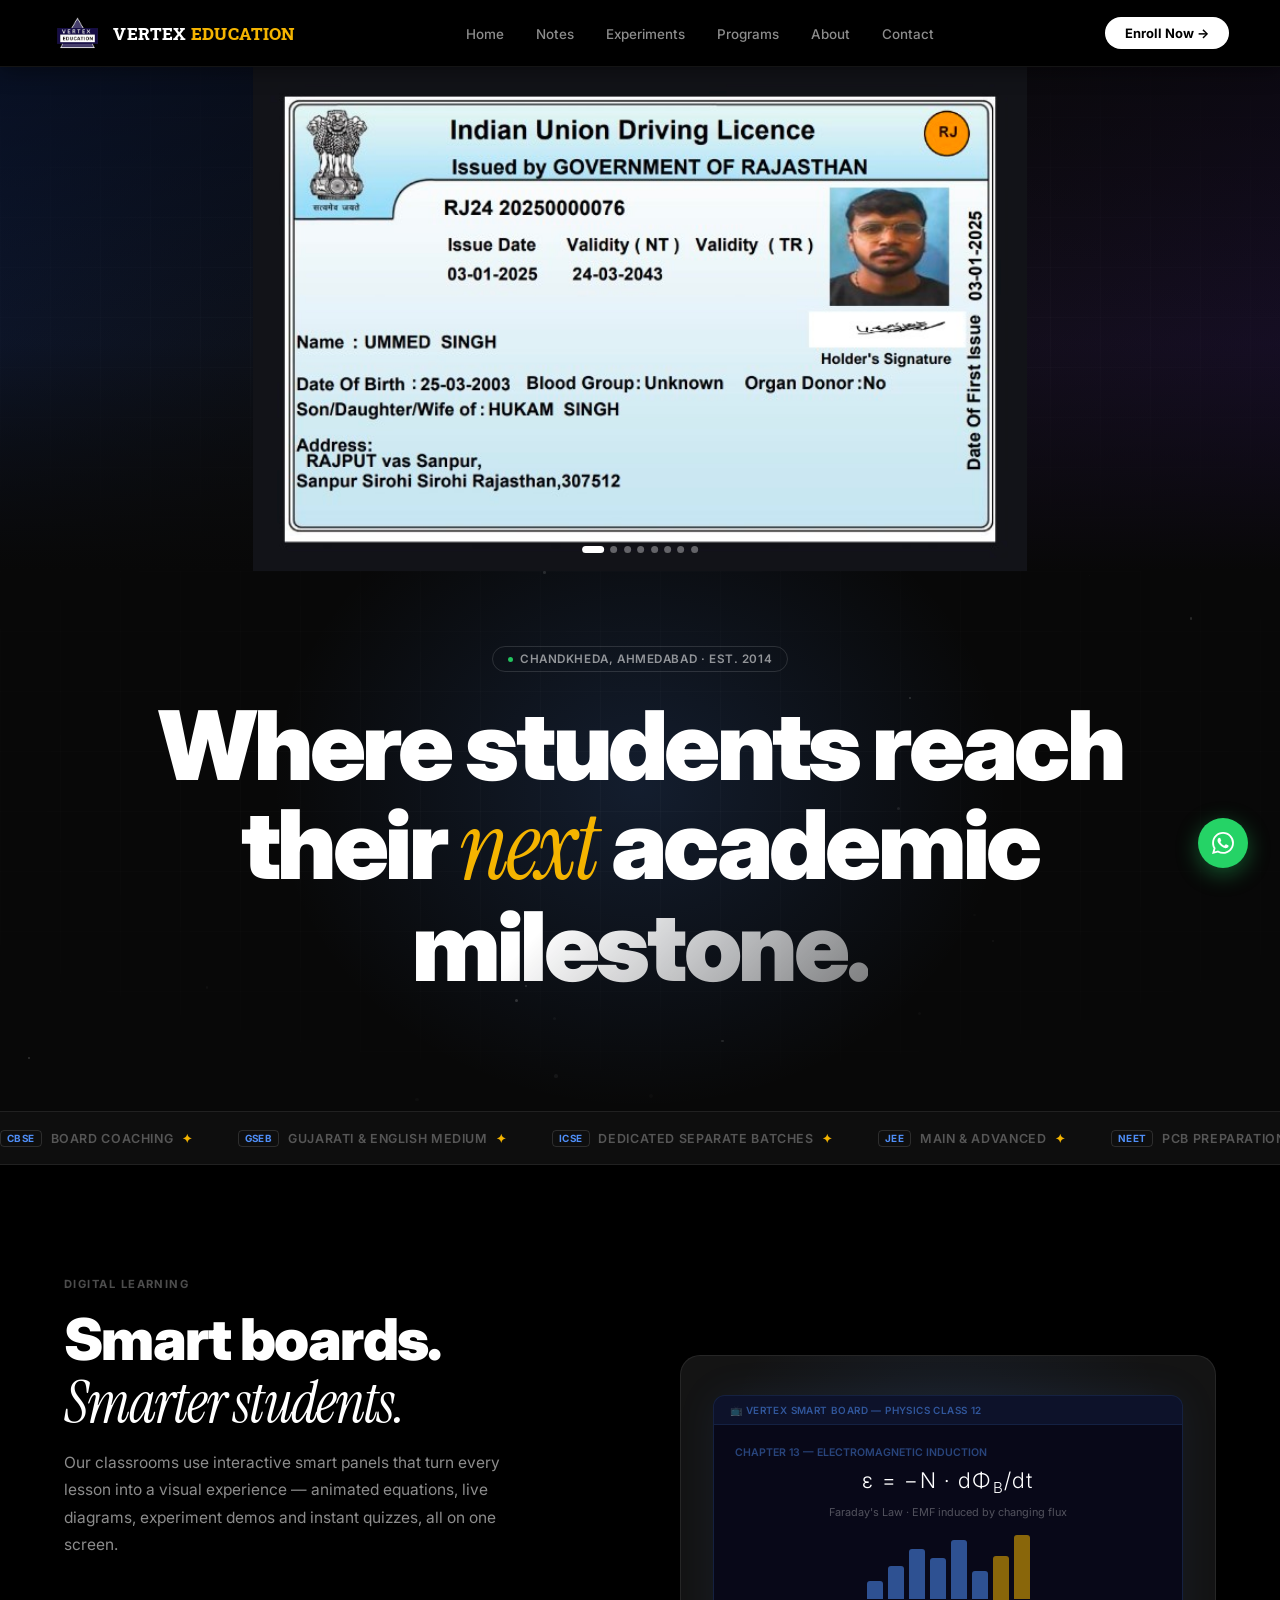
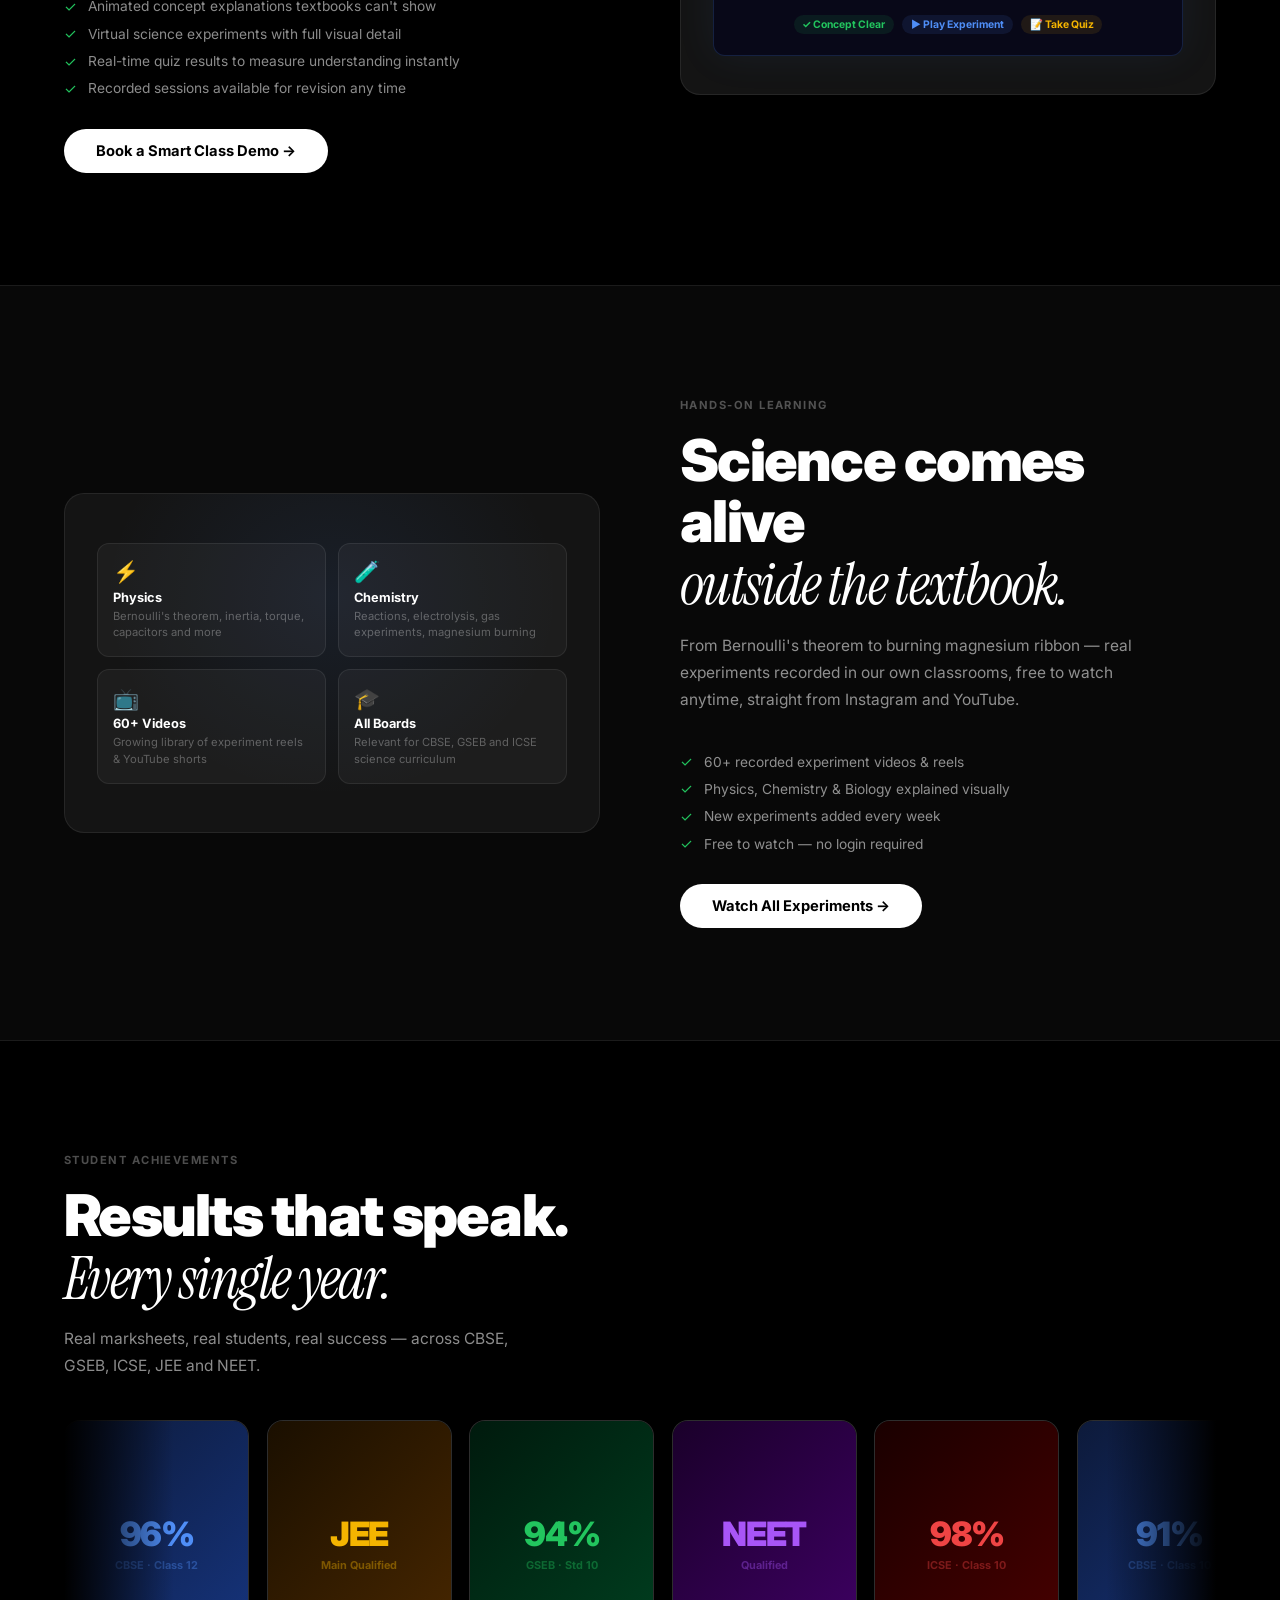
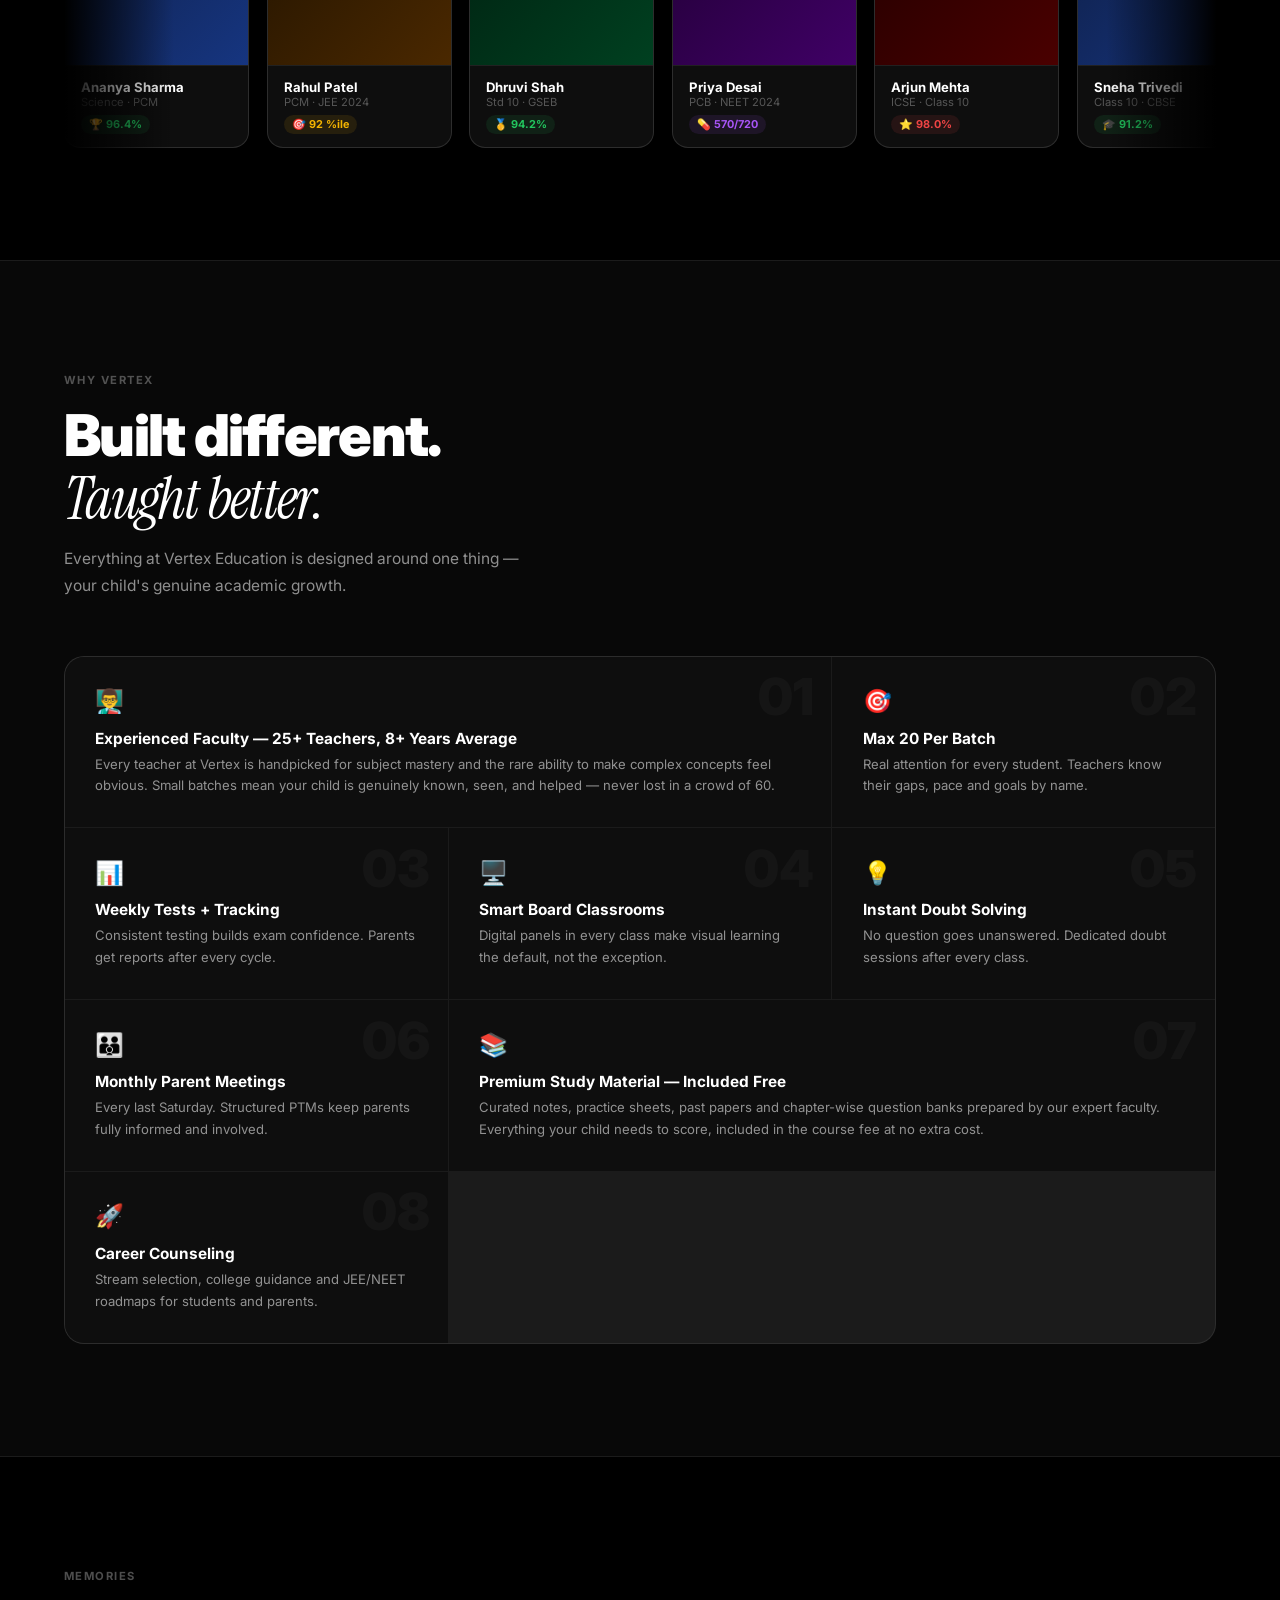
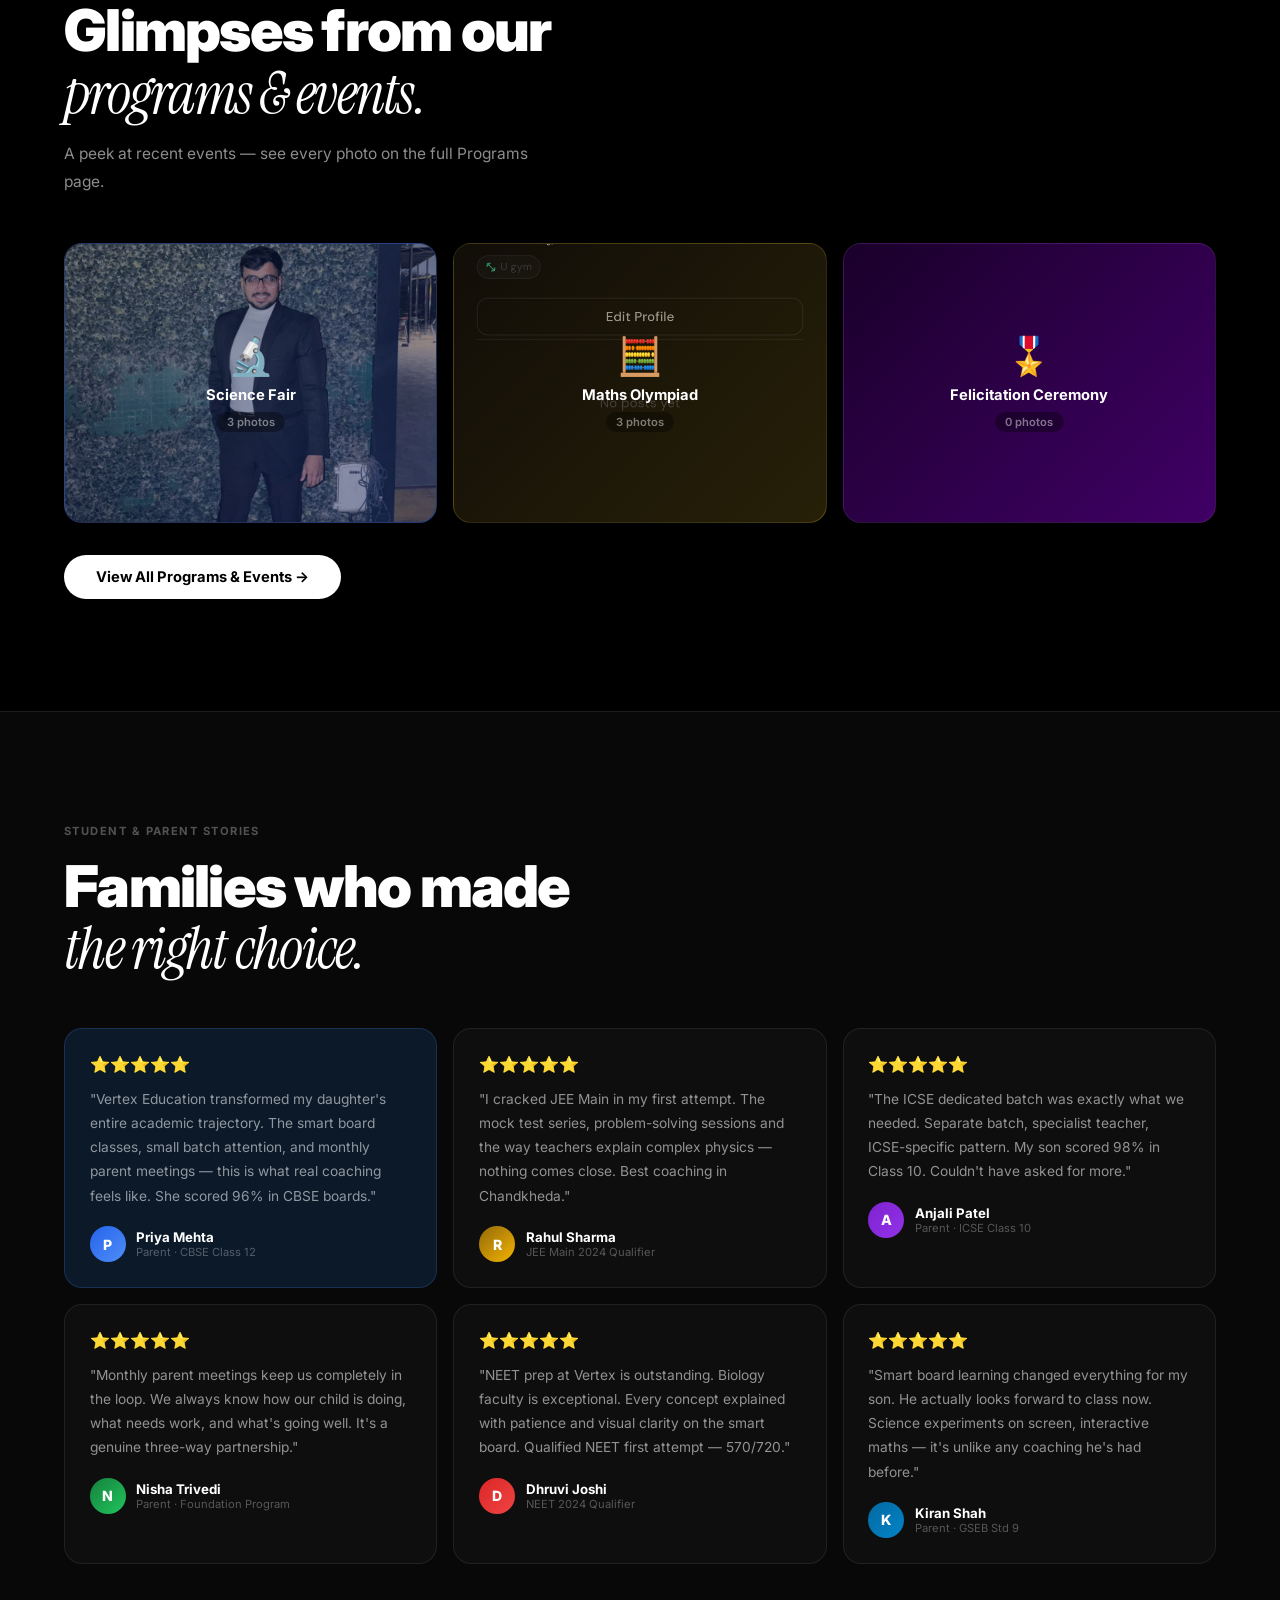
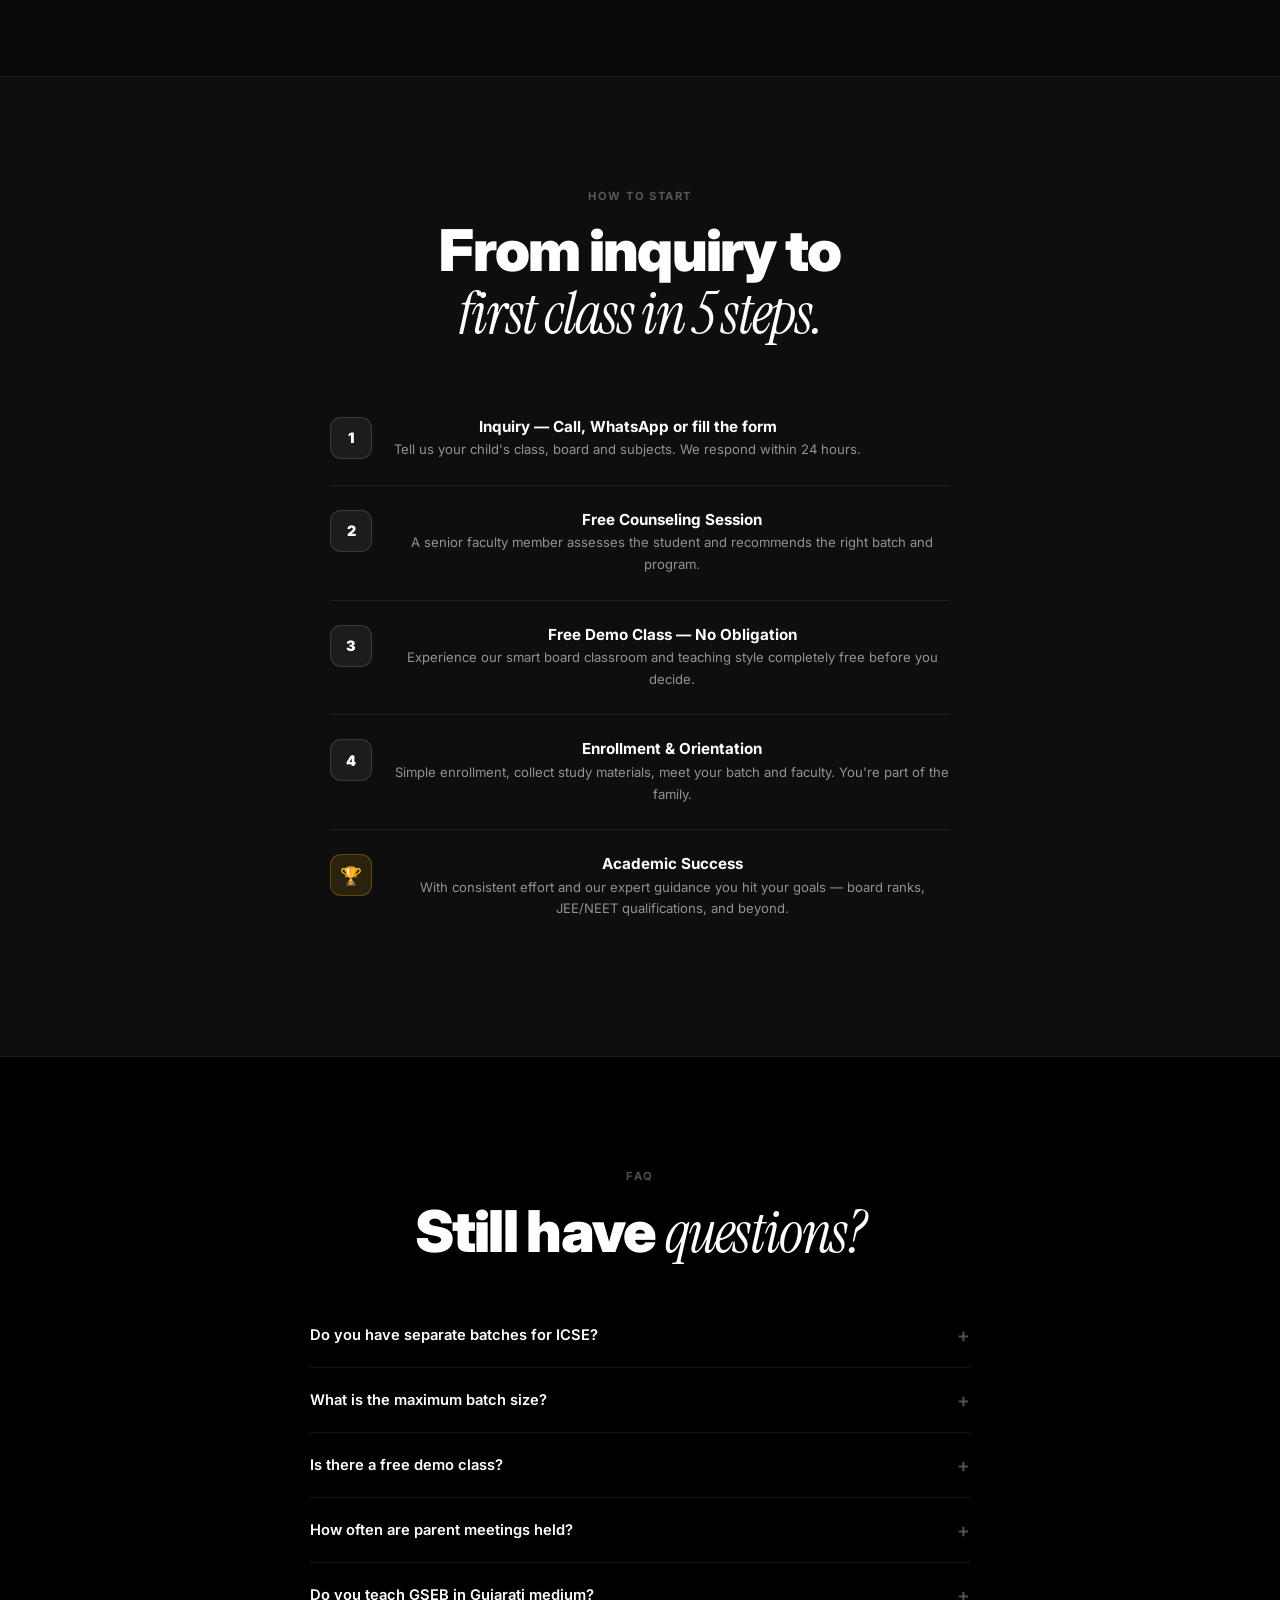
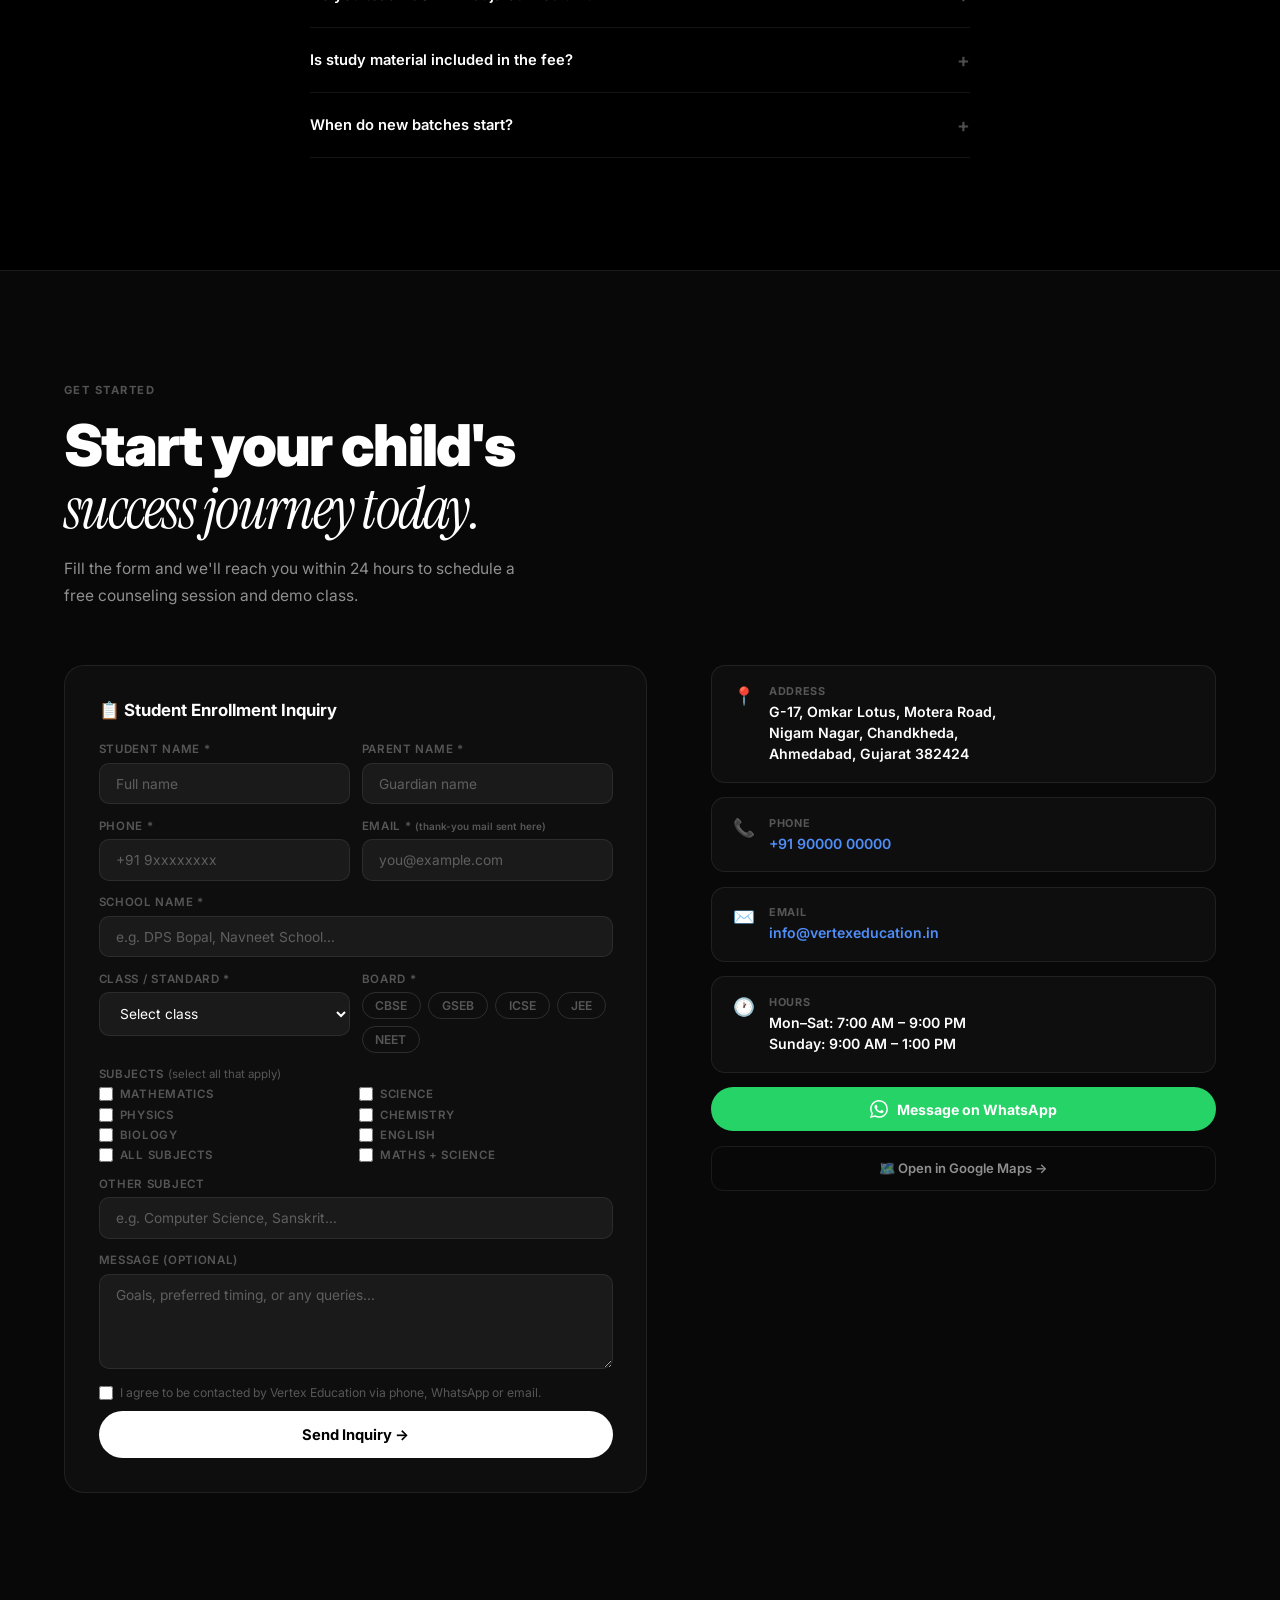
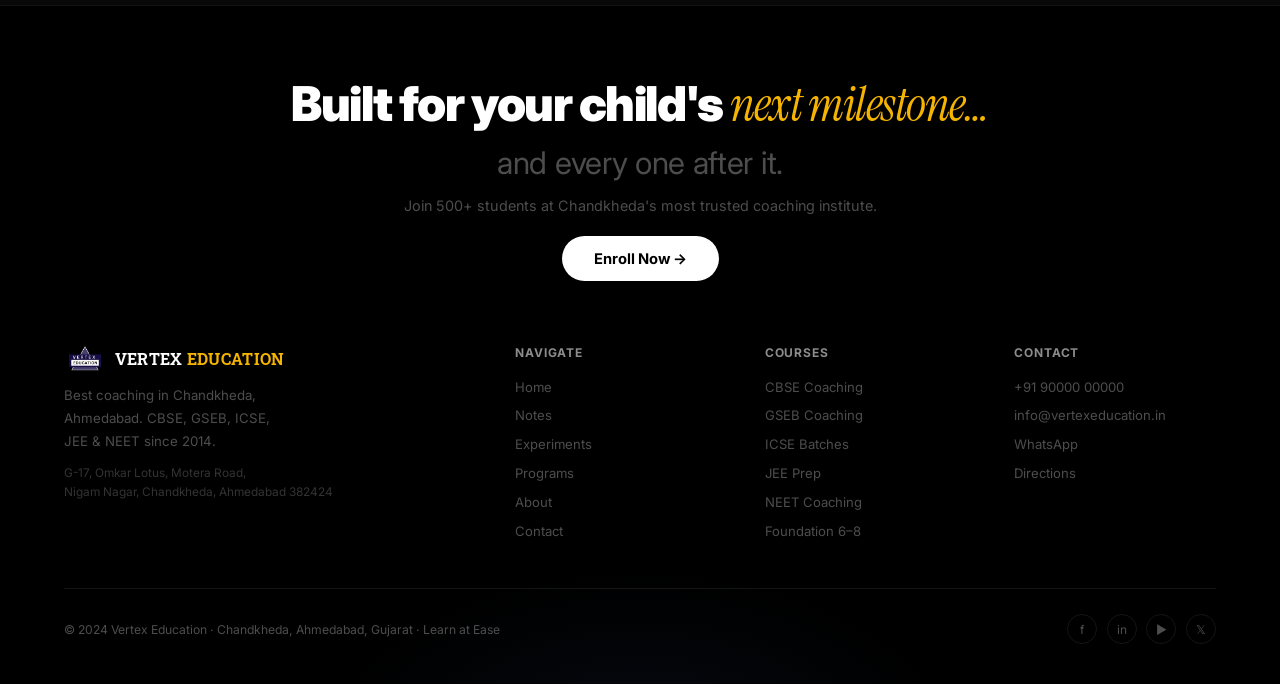
==== commit 9a3f5f97: "remove duplicate enroll button and marquees" ====
--- a/index.html
+++ b/index.html
@@ -426,23 +426,6 @@
     <span class="mi">Monthly Parent Meetings<span class="md">✦</span></span>
   </div>
 </div>
-
-<!-- OVERVIEW -->
-<section class="sec dark" id="about">
-  <span class="ol rv">Overview</span>
-  <h2 class="sh rv d1">Everything your child needs<br>to <em>excel academically.</em></h2>
-  <p class="sp rv d2">What used to require multiple tutors, scattered classes, and zero tracking now takes one Vertex Education enrollment.</p>
-  <div class="ov-grid rv d3">
-    <div class="ov-item"><div class="ov-ic">📚</div><div class="ov-t">Board Coaching — CBSE, GSEB &amp; ICSE</div><div class="ov-d">Dedicated separate batches for each board. ICSE students get their own exclusive batch with ICSE-specialist faculty.</div><a href="about.html" class="ov-lk">Learn more →</a></div>
-    <div class="ov-item"><div class="ov-ic">🎉</div><div class="ov-t">Events &amp; Celebrations</div><div class="ov-d">Annual functions, felicitation ceremonies, sports days and fun activities — see the memories from every Vertex event.</div><a href="programs.html" class="ov-lk">View programs →</a></div>
-    <div class="ov-item"><div class="ov-ic">🖥️</div><div class="ov-t">Smart Board Digital Classrooms</div><div class="ov-d">Every classroom has a smart panel for visual, interactive learning — equations, diagrams and experiments come alive on screen.</div><a href="#courses" class="ov-lk">How it works →</a></div>
-    <div class="ov-item"><div class="ov-ic">🔬</div><div class="ov-t">Science Experiments &amp; Activities</div><div class="ov-d">Concept-through-activity sessions, recorded experiment videos, science fairs and hands-on programs that make ideas concrete.</div><a href="experiments.html" class="ov-lk">Watch experiments →</a></div>
-    <div class="ov-item"><div class="ov-ic">👪</div><div class="ov-t">Monthly Parent–Teacher Meetings</div><div class="ov-d">Structured PTMs every month plus WhatsApp updates so parents are never out of the loop on their child's progress.</div><a href="#contact" class="ov-lk">Learn more →</a></div>
-    <div class="ov-item"><div class="ov-ic">🚀</div><div class="ov-t">Career Guidance &amp; Counseling</div><div class="ov-d">Stream selection, college counseling and career roadmap planning so students and parents make confident decisions.</div><a href="#contact" class="ov-lk">Learn more →</a></div>
-  </div>
-</section>
-
-<hr class="sep"/>
 
 <!-- SMART BOARD FEATURE -->
 <section class="sec blk" id="courses">
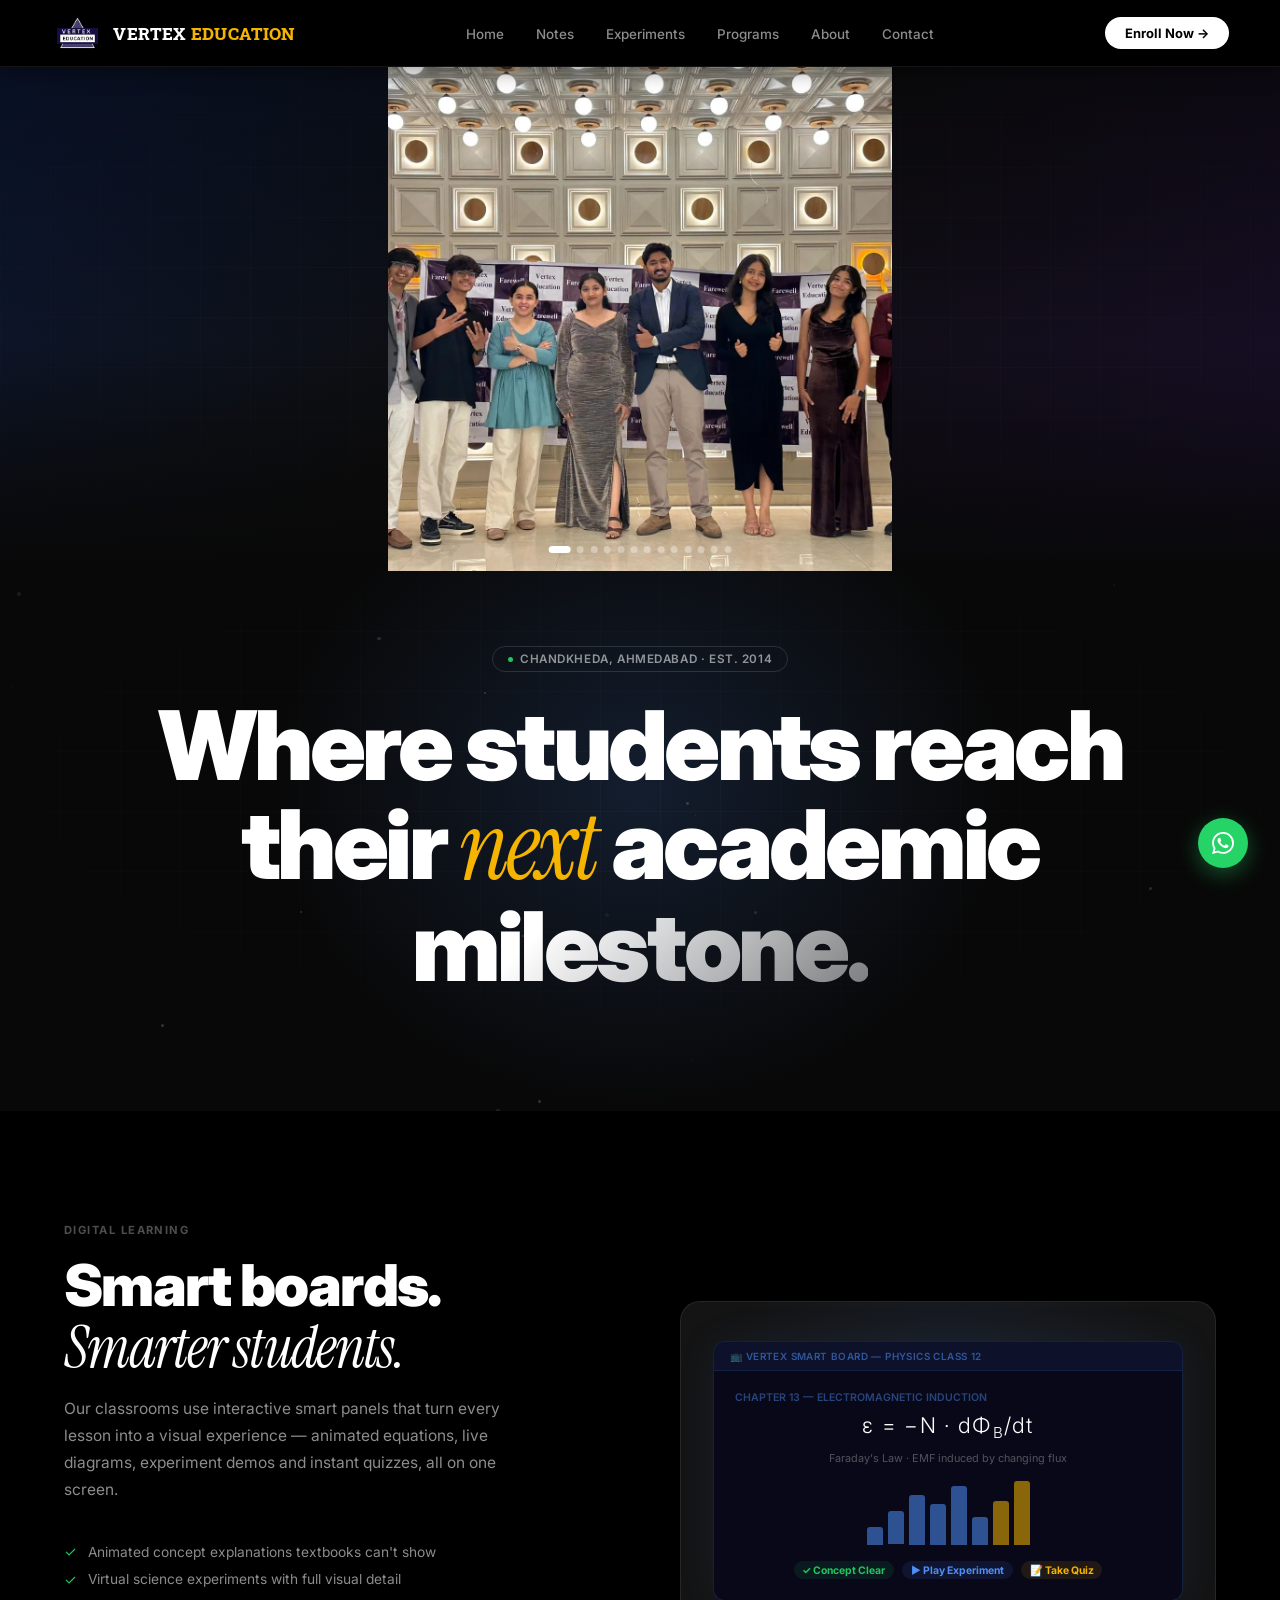
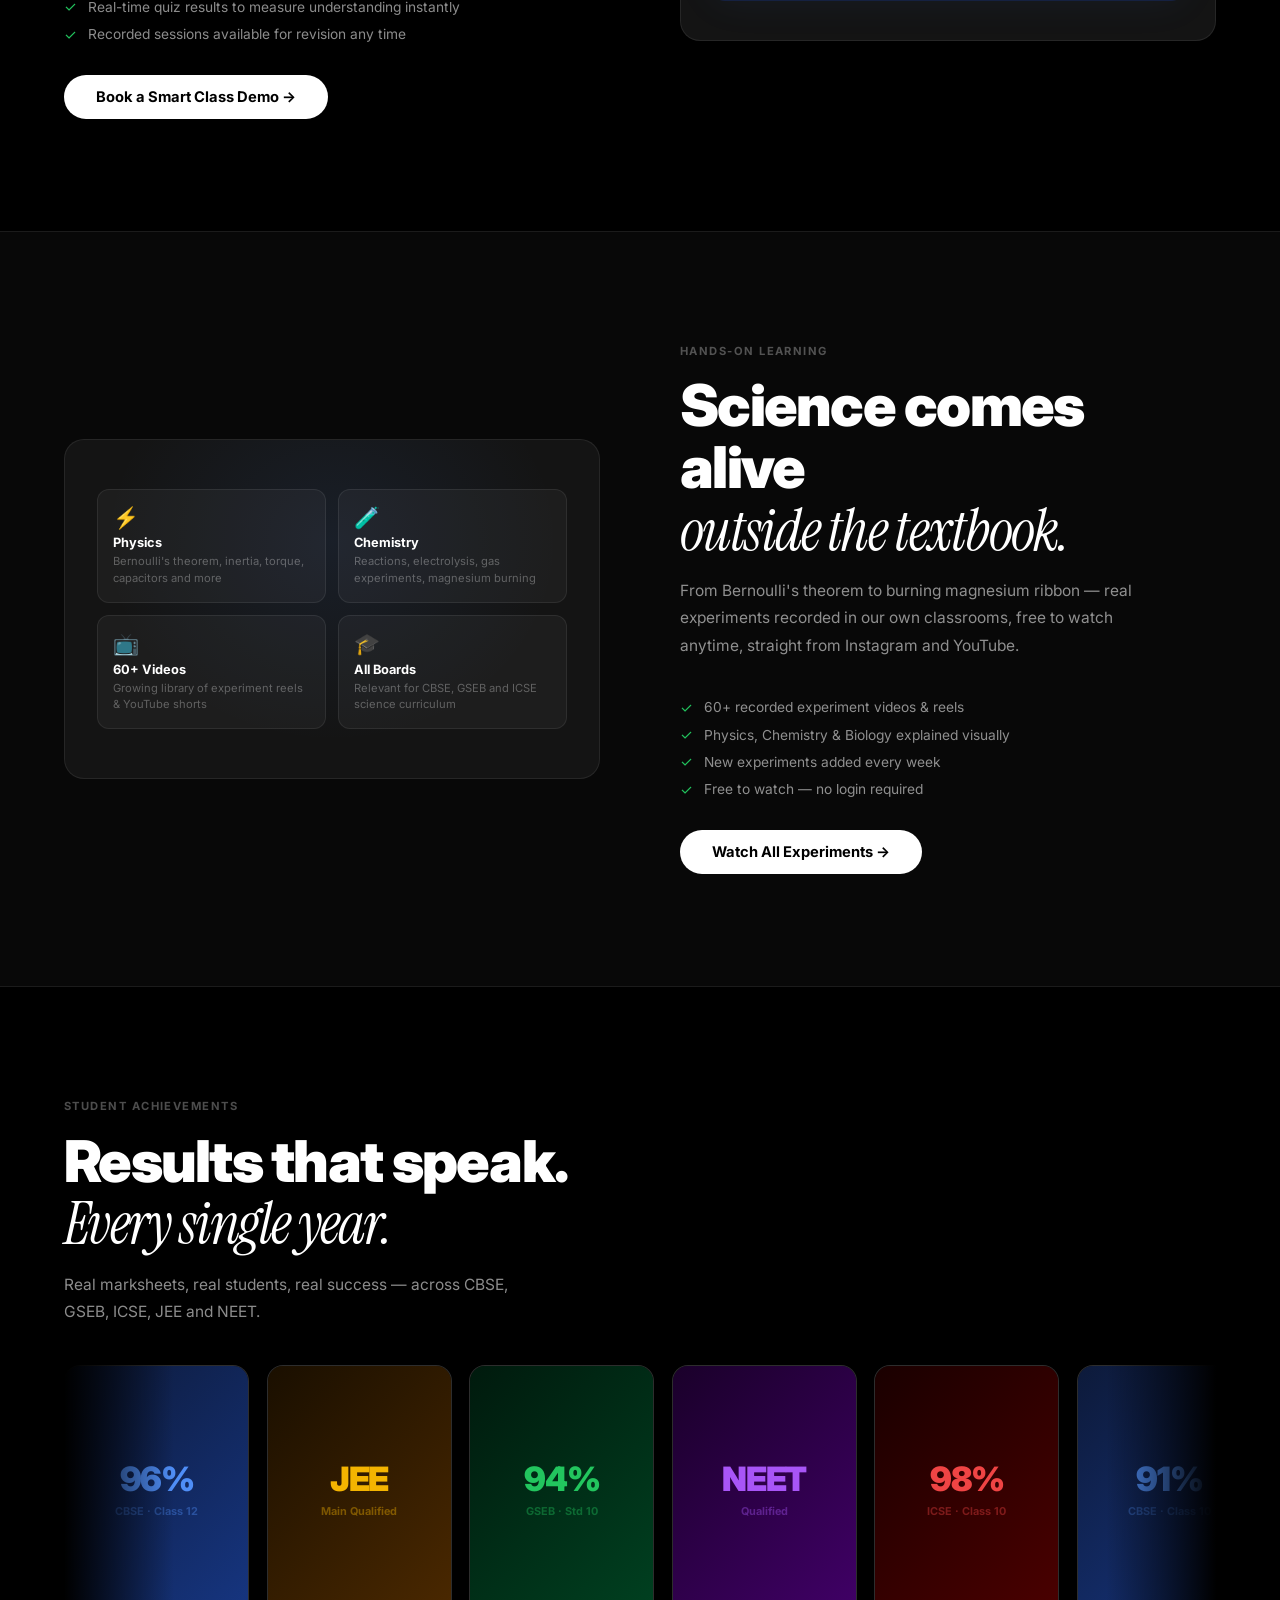
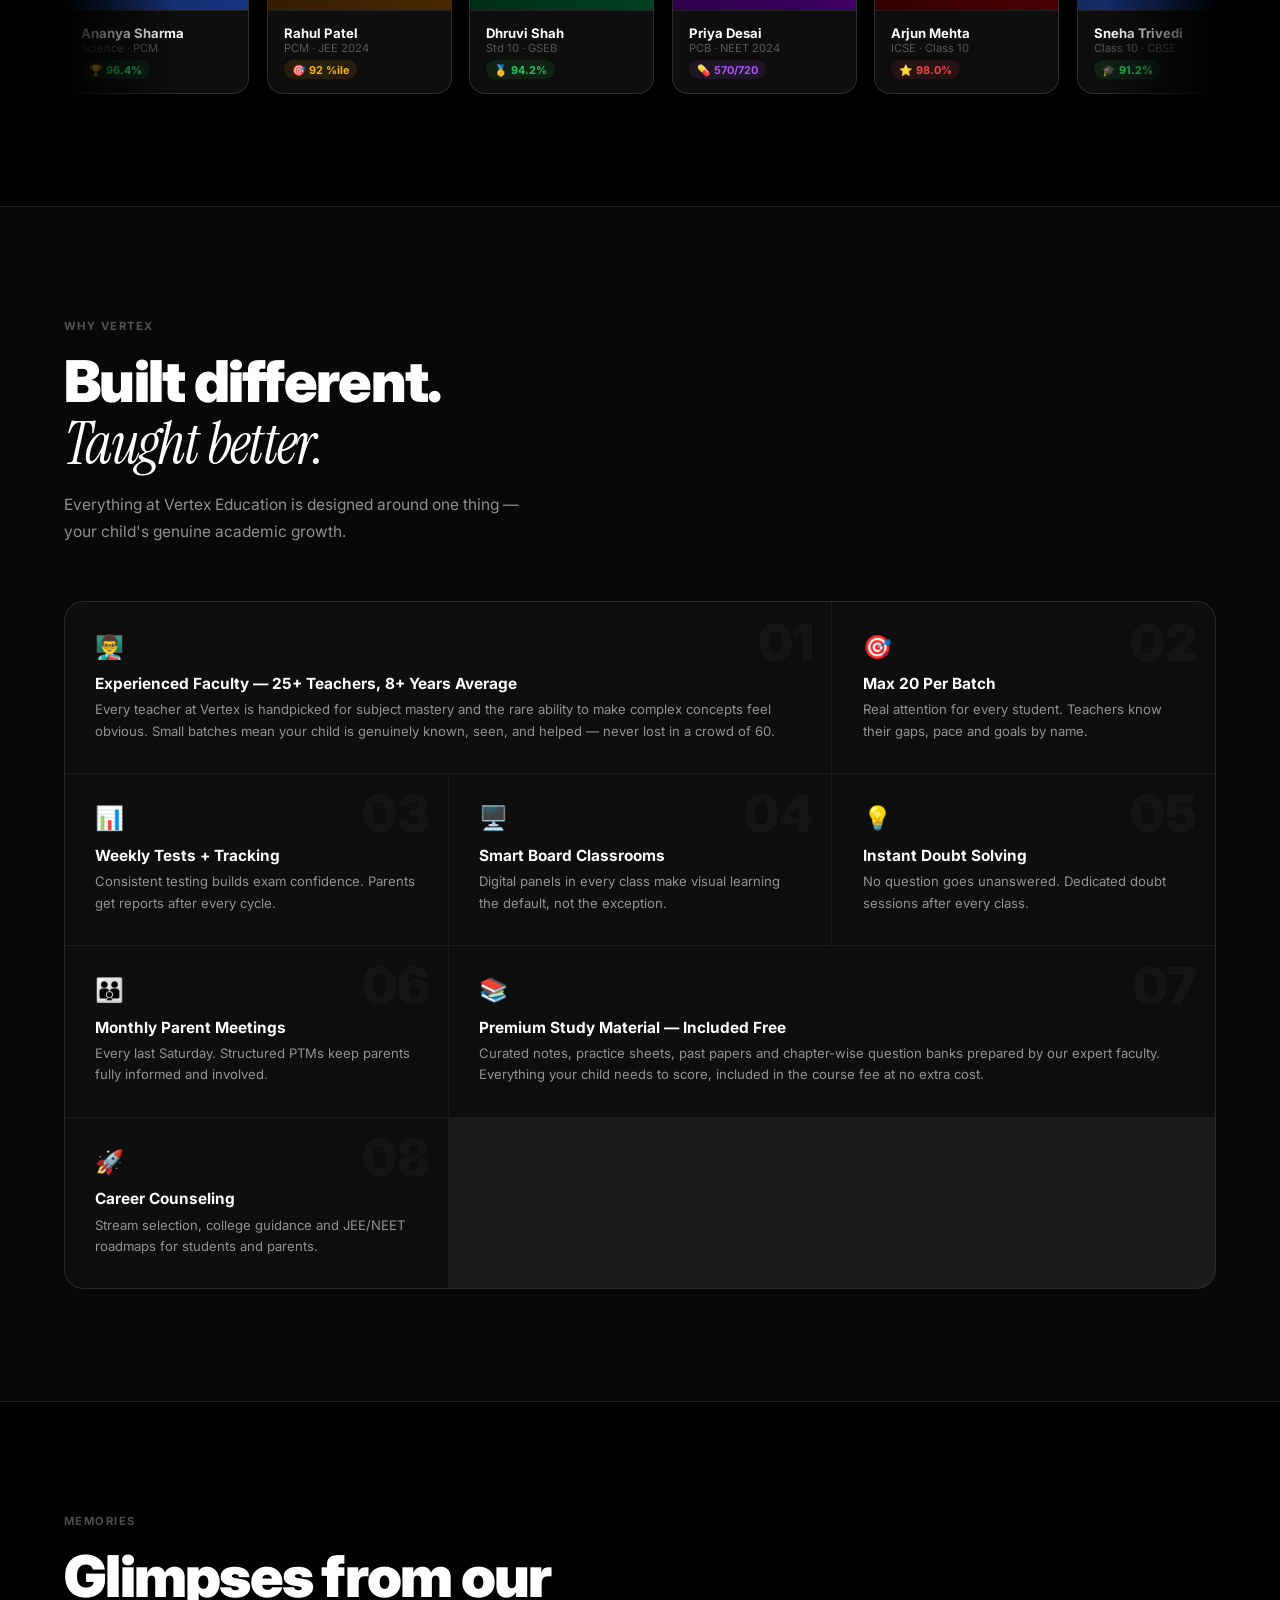
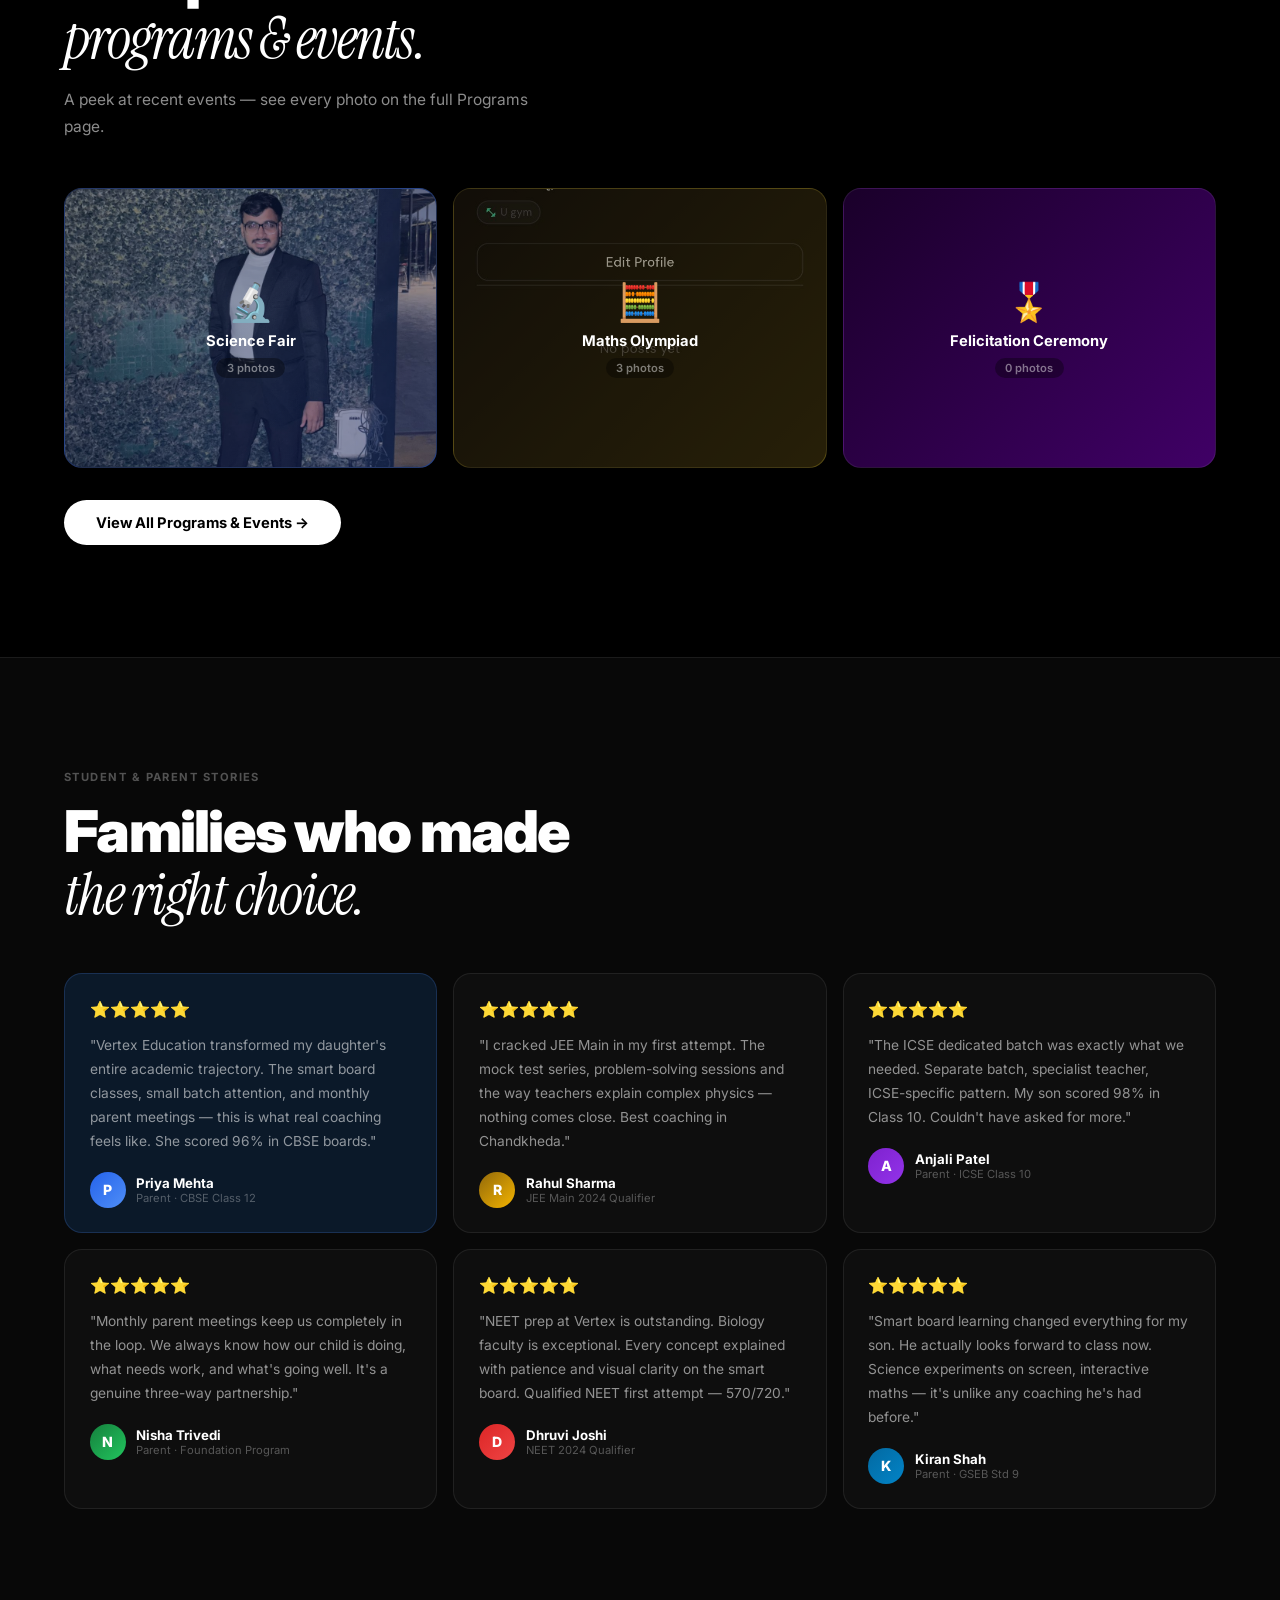
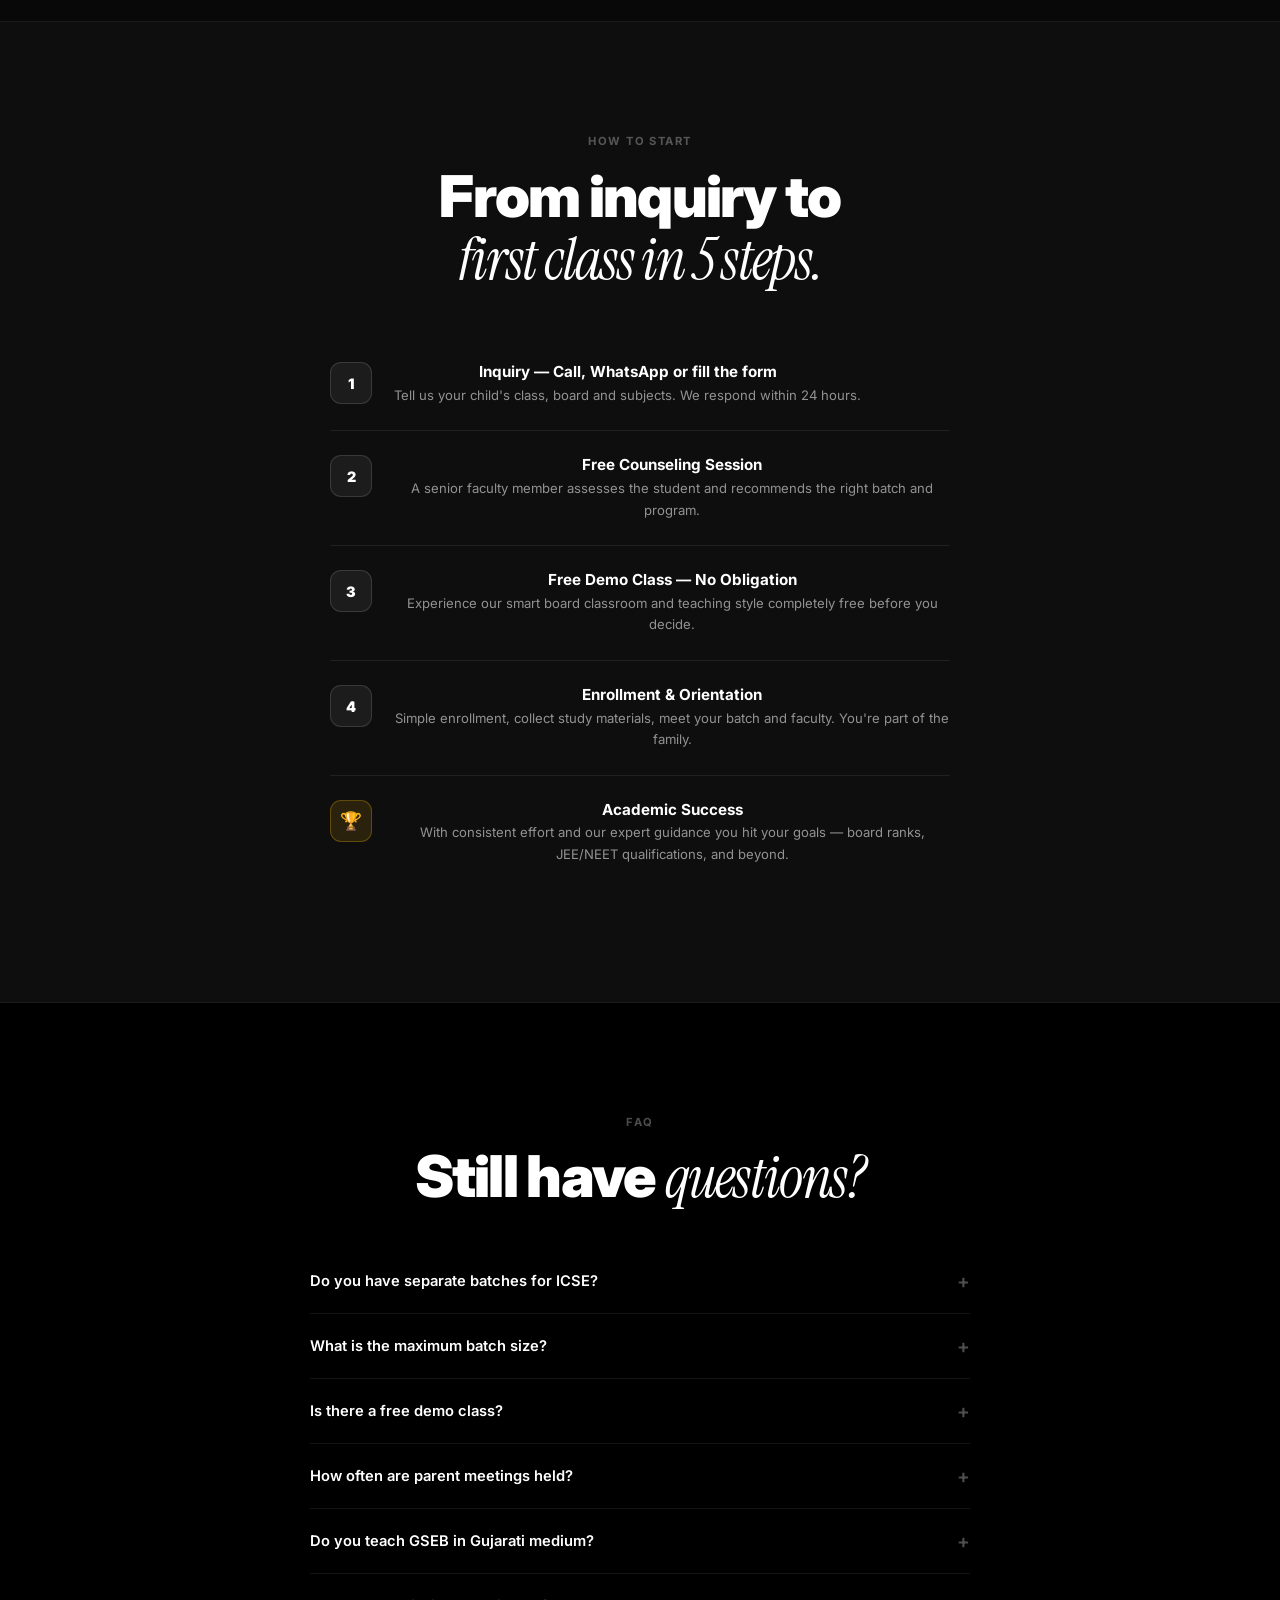
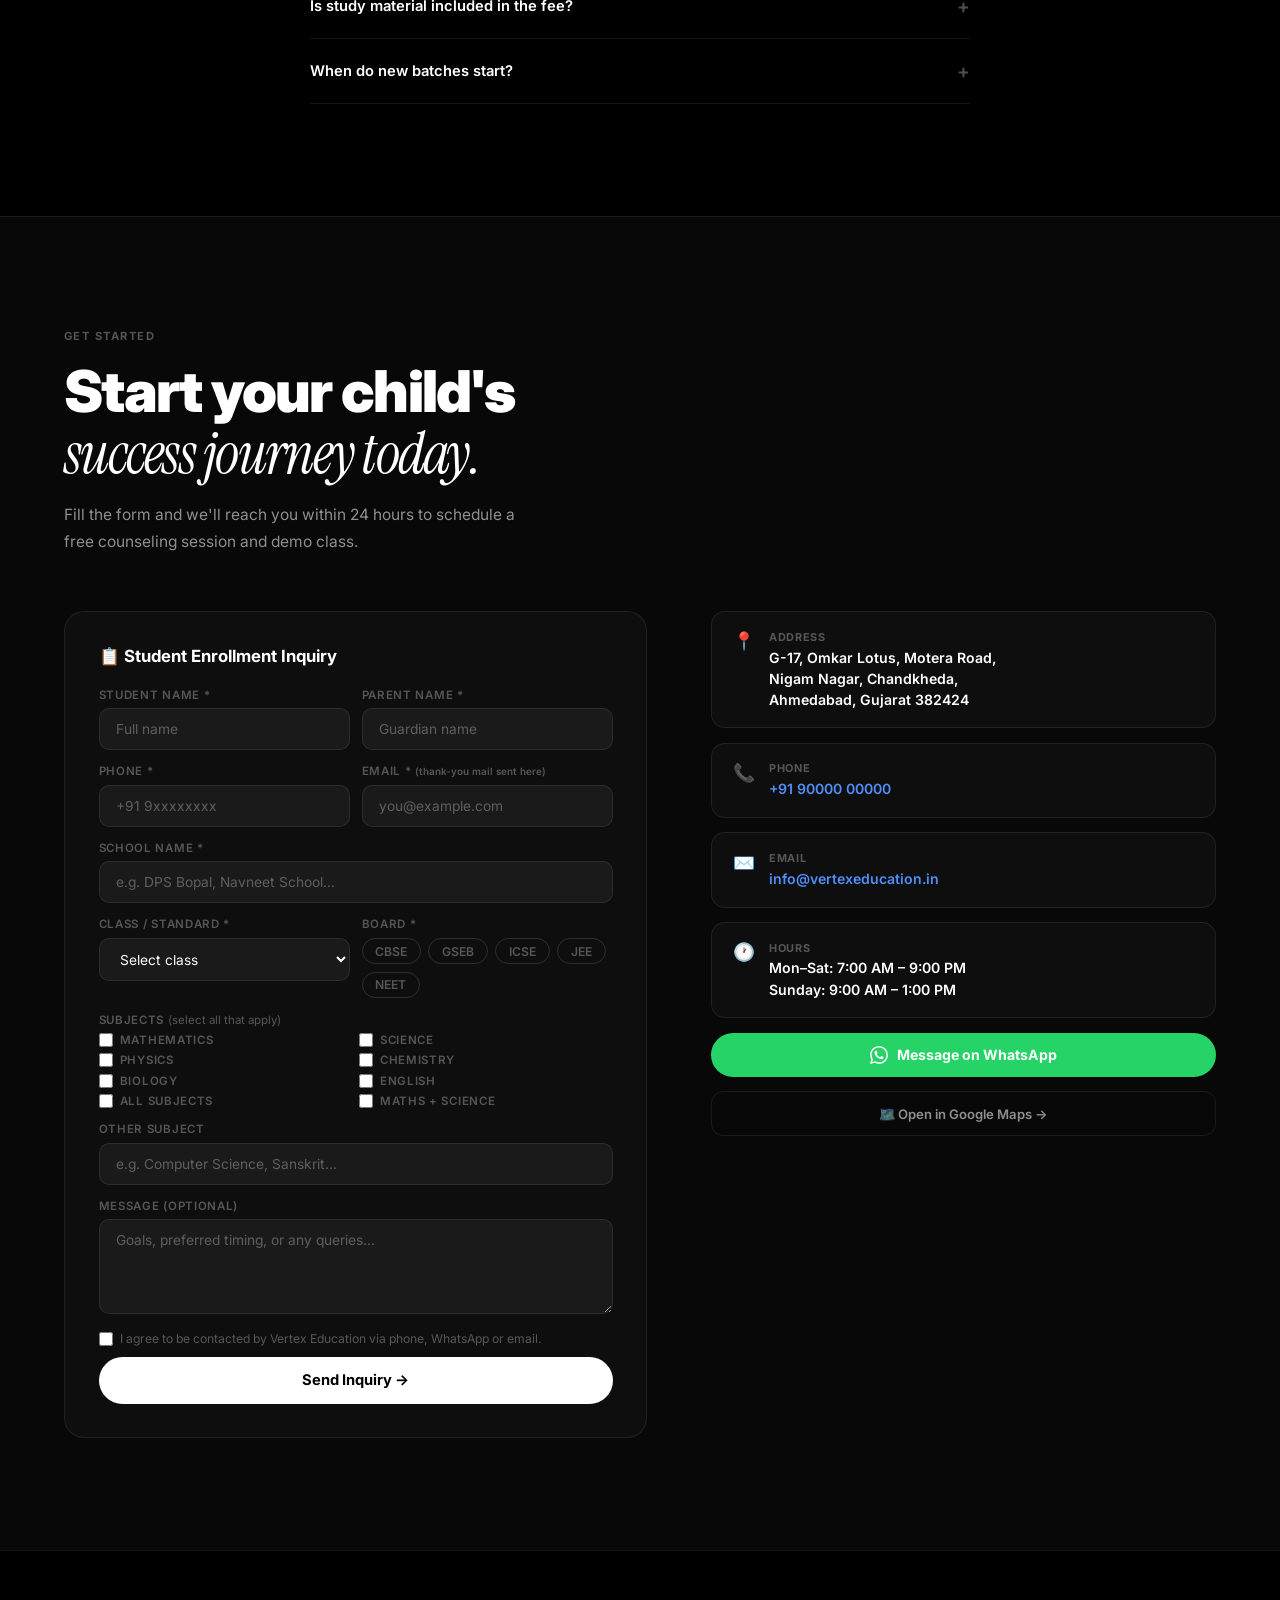
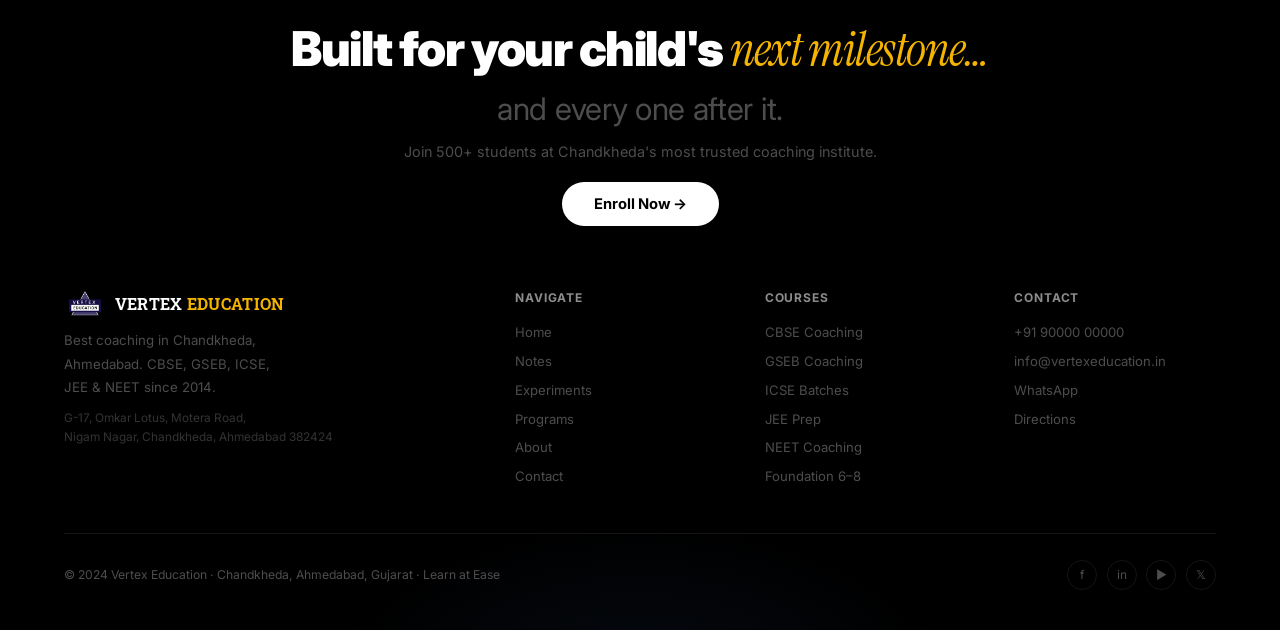
==== commit 6e4d6ebc: "remove marquee, make results data-driven" ====
--- a/index.html
+++ b/index.html
@@ -208,7 +208,11 @@
 .rs-track:hover{animation-play-state:paused;}
 .rc{width:185px;flex-shrink:0;background:var(--bg2);border:1px solid var(--bdr2);border-radius:16px;overflow:hidden;transition:transform .28s var(--ease),box-shadow .28s;}
 .rc:hover{transform:translateY(-6px);box-shadow:0 20px 50px rgba(0,0,0,.6);}
-.rc-top{aspect-ratio:3/4;display:flex;align-items:center;justify-content:center;flex-direction:column;gap:.3rem;}
+.rc-top{aspect-ratio:3/4;display:flex;align-items:center;justify-content:center;flex-direction:column;gap:.3rem;position:relative;overflow:hidden;}
+.rc-top img{position:absolute;inset:0;width:100%;height:100%;object-fit:cover;}
+.rc-top .rc-badge-ov{position:absolute;bottom:.5rem;left:.5rem;background:rgba(0,0,0,.55);backdrop-filter:blur(4px);border-radius:8px;padding:.3rem .55rem;z-index:1;}
+.rc-top .rc-badge-ov .rc-pct{font-size:1.25rem;margin-bottom:0;}
+.rc-top .rc-badge-ov .rc-bd{opacity:.85;}
 .rc-pct{font-size:2.1rem;font-weight:900;letter-spacing:-.04em;}
 .rc-bd{font-size:.68rem;font-weight:700;opacity:.6;}
 .rc-bot{padding:.85rem 1rem;border-top:1px solid var(--bdr);}
@@ -402,30 +406,6 @@
     Where students reach<br>their <em>next</em> academic<br><span style="background:linear-gradient(135deg,#fff 30%,rgba(255,255,255,.45) 100%);-webkit-background-clip:text;-webkit-text-fill-color:transparent;background-clip:text">milestone.</span>
   </h1>
 </section>
-
-<!-- MARQUEE -->
-<div class="mq-wrap">
-  <div class="mq-track">
-    <span class="mi"><span class="mb-tag">CBSE</span>Board Coaching<span class="md">✦</span></span>
-    <span class="mi"><span class="mb-tag">GSEB</span>Gujarati &amp; English Medium<span class="md">✦</span></span>
-    <span class="mi"><span class="mb-tag">ICSE</span>Dedicated Separate Batches<span class="md">✦</span></span>
-    <span class="mi"><span class="mb-tag">JEE</span>Main &amp; Advanced<span class="md">✦</span></span>
-    <span class="mi"><span class="mb-tag">NEET</span>PCB Preparation<span class="md">✦</span></span>
-    <span class="mi">Smart Board Classes<span class="md">✦</span></span>
-    <span class="mi">Max 20 Per Batch<span class="md">✦</span></span>
-    <span class="mi">Monthly Parent Meetings<span class="md">✦</span></span>
-    <span class="mi">Weekly Tests<span class="md">✦</span></span>
-    <span class="mi">Science Experiments<span class="md">✦</span></span>
-    <span class="mi"><span class="mb-tag">CBSE</span>Board Coaching<span class="md">✦</span></span>
-    <span class="mi"><span class="mb-tag">GSEB</span>Gujarati &amp; English Medium<span class="md">✦</span></span>
-    <span class="mi"><span class="mb-tag">ICSE</span>Dedicated Separate Batches<span class="md">✦</span></span>
-    <span class="mi"><span class="mb-tag">JEE</span>Main &amp; Advanced<span class="md">✦</span></span>
-    <span class="mi"><span class="mb-tag">NEET</span>PCB Preparation<span class="md">✦</span></span>
-    <span class="mi">Smart Board Classes<span class="md">✦</span></span>
-    <span class="mi">Max 20 Per Batch<span class="md">✦</span></span>
-    <span class="mi">Monthly Parent Meetings<span class="md">✦</span></span>
-  </div>
-</div>
 
 <!-- SMART BOARD FEATURE -->
 <section class="sec blk" id="courses">
@@ -512,21 +492,7 @@
 
   <div class="rscroll rv d3" style="margin-top:2.5rem">
     <div class="rsfl"></div><div class="rsfr"></div>
-    <div class="rs-track">
-      <div class="rc"><div class="rc-top" style="background:linear-gradient(135deg,#0d1a3a,#163580)"><div class="rc-pct" style="color:#4F8EF7">96%</div><div class="rc-bd" style="color:rgba(79,142,247,.65)">CBSE · Class 12</div></div><div class="rc-bot"><div class="rc-nm">Ananya Sharma</div><div class="rc-cl">Science · PCM</div><div class="rc-bg">🏆 96.4%</div></div></div>
-      <div class="rc"><div class="rc-top" style="background:linear-gradient(135deg,#1a0f00,#4a2800)"><div class="rc-pct" style="color:#F4B400">JEE</div><div class="rc-bd" style="color:rgba(244,180,0,.65)">Main Qualified</div></div><div class="rc-bot"><div class="rc-nm">Rahul Patel</div><div class="rc-cl">PCM · JEE 2024</div><div class="rc-bg" style="color:#F4B400;background:rgba(244,180,0,.1)">🎯 92 %ile</div></div></div>
-      <div class="rc"><div class="rc-top" style="background:linear-gradient(135deg,#001a0d,#004020)"><div class="rc-pct" style="color:#22c55e">94%</div><div class="rc-bd" style="color:rgba(34,197,94,.65)">GSEB · Std 10</div></div><div class="rc-bot"><div class="rc-nm">Dhruvi Shah</div><div class="rc-cl">Std 10 · GSEB</div><div class="rc-bg">🥇 94.2%</div></div></div>
-      <div class="rc"><div class="rc-top" style="background:linear-gradient(135deg,#1a002a,#400066)"><div class="rc-pct" style="color:#a855f7">NEET</div><div class="rc-bd" style="color:rgba(168,85,247,.65)">Qualified</div></div><div class="rc-bot"><div class="rc-nm">Priya Desai</div><div class="rc-cl">PCB · NEET 2024</div><div class="rc-bg" style="color:#a855f7;background:rgba(168,85,247,.1)">💊 570/720</div></div></div>
-      <div class="rc"><div class="rc-top" style="background:linear-gradient(135deg,#1a0000,#4a0000)"><div class="rc-pct" style="color:#ef4444">98%</div><div class="rc-bd" style="color:rgba(239,68,68,.65)">ICSE · Class 10</div></div><div class="rc-bot"><div class="rc-nm">Arjun Mehta</div><div class="rc-cl">ICSE · Class 10</div><div class="rc-bg" style="color:#ef4444;background:rgba(239,68,68,.1)">⭐ 98.0%</div></div></div>
-      <div class="rc"><div class="rc-top" style="background:linear-gradient(135deg,#0d1a3a,#163580)"><div class="rc-pct" style="color:#4F8EF7">91%</div><div class="rc-bd" style="color:rgba(79,142,247,.65)">CBSE · Class 10</div></div><div class="rc-bot"><div class="rc-nm">Sneha Trivedi</div><div class="rc-cl">Class 10 · CBSE</div><div class="rc-bg">🎓 91.2%</div></div></div>
-      <div class="rc"><div class="rc-top" style="background:linear-gradient(135deg,#001a0d,#004020)"><div class="rc-pct" style="color:#22c55e">93%</div><div class="rc-bd" style="color:rgba(34,197,94,.65)">GSEB · Std 12</div></div><div class="rc-bot"><div class="rc-nm">Karan Solanki</div><div class="rc-cl">Std 12 · Science</div><div class="rc-bg">🔬 93.6%</div></div></div>
-      <div class="rc"><div class="rc-top" style="background:linear-gradient(135deg,#1a1400,#4a3c00)"><div class="rc-pct" style="color:#F4B400">JEE</div><div class="rc-bd" style="color:rgba(244,180,0,.65)">Advanced</div></div><div class="rc-bot"><div class="rc-nm">Veer Agarwal</div><div class="rc-cl">JEE Adv · 2024</div><div class="rc-bg" style="color:#F4B400;background:rgba(244,180,0,.1)">🚀 AIR 2840</div></div></div>
-      <div class="rc"><div class="rc-top" style="background:linear-gradient(135deg,#0d1a3a,#163580)"><div class="rc-pct" style="color:#4F8EF7">97%</div><div class="rc-bd" style="color:rgba(79,142,247,.65)">CBSE · Class 12</div></div><div class="rc-bot"><div class="rc-nm">Pooja Verma</div><div class="rc-cl">Science · CBSE</div><div class="rc-bg">🌟 97.2%</div></div></div>
-      <div class="rc"><div class="rc-top" style="background:linear-gradient(135deg,#001a0d,#004020)"><div class="rc-pct" style="color:#22c55e">88%</div><div class="rc-bd" style="color:rgba(34,197,94,.65)">GSEB · Std 10</div></div><div class="rc-bot"><div class="rc-nm">Manan Thakkar</div><div class="rc-cl">Std 10 · GSEB</div><div class="rc-bg">📝 88.6%</div></div></div>
-      <div class="rc"><div class="rc-top" style="background:linear-gradient(135deg,#1a002a,#400066)"><div class="rc-pct" style="color:#a855f7">95%</div><div class="rc-bd" style="color:rgba(168,85,247,.65)">ICSE · Class 10</div></div><div class="rc-bot"><div class="rc-nm">Riya Kapoor</div><div class="rc-cl">ICSE · Class 10</div><div class="rc-bg" style="color:#a855f7;background:rgba(168,85,247,.1)">🎖 95.4%</div></div></div>
-      <div class="rc"><div class="rc-top" style="background:linear-gradient(135deg,#0d1a3a,#163580)"><div class="rc-pct" style="color:#4F8EF7">96%</div><div class="rc-bd" style="color:rgba(79,142,247,.65)">CBSE · Class 12</div></div><div class="rc-bot"><div class="rc-nm">Ananya Sharma</div><div class="rc-cl">Science · PCM</div><div class="rc-bg">🏆 96.4%</div></div></div>
-      <div class="rc"><div class="rc-top" style="background:linear-gradient(135deg,#1a0f00,#4a2800)"><div class="rc-pct" style="color:#F4B400">JEE</div><div class="rc-bd" style="color:rgba(244,180,0,.65)">Main Qualified</div></div><div class="rc-bot"><div class="rc-nm">Rahul Patel</div><div class="rc-cl">PCM · JEE 2024</div><div class="rc-bg" style="color:#F4B400;background:rgba(244,180,0,.1)">🎯 92 %ile</div></div></div>
-    </div>
+    <div class="rs-track" id="rsTrack"><!-- cards generated by script from results-data.js --></div>
   </div>
 </section>
 
@@ -720,6 +686,7 @@
 
 <script src="programs-data.js"></script>
 <script src="hero-slides.js"></script>
+<script src="results-data.js"></script>
 <script>
 /* SCROLL */
 window.addEventListener('scroll',()=>{
@@ -825,6 +792,36 @@
   dotEls.forEach(d=>d.addEventListener('click',()=>{show(+d.dataset.i);clearInterval(timer);startTimer();}));
 }
 renderHeroSlider();
+
+/* ═══════════════════════════════════
+   BUILD RESULTS ROW FROM results-data.js
+   No hardcoded limit — add as many students
+   as you like in that file.
+   ═══════════════════════════════════ */
+function renderResultsTrack(){
+  const track=document.getElementById('rsTrack');
+  if(!track||typeof resultsData==='undefined'||!resultsData.length)return;
+  const cardHTML=(s)=>{
+    const photo=s.photo?`<img src="${s.photo}" alt="${s.name}" loading="lazy"/>`:'';
+    const badgeInner=`<div class="rc-pct" style="color:${s.color||'#4F8EF7'}">${s.badgeTop||''}</div><div class="rc-bd" style="color:${s.color?s.color+'a6':'rgba(79,142,247,.65)'}">${s.badgeSub||''}</div>`;
+    return `
+    <div class="rc">
+      <div class="rc-top" style="background:${s.bgGradient||'linear-gradient(135deg,#0d1a3a,#163580)'}">
+        ${photo}
+        ${photo?`<div class="rc-badge-ov">${badgeInner}</div>`:badgeInner}
+      </div>
+      <div class="rc-bot">
+        <div class="rc-nm">${s.name}</div>
+        <div class="rc-cl">${s.subtitle||''}</div>
+        <div class="rc-bg"${s.badgeColor?` style="color:${s.badgeColor};background:${s.badgeColor}1a"`:''}>${s.resultTag||''}</div>
+      </div>
+    </div>`;
+  };
+  // Duplicate the list once so the CSS marquee animation loops seamlessly,
+  // regardless of how many students you've added.
+  track.innerHTML = resultsData.map(cardHTML).join('') + resultsData.map(cardHTML).join('');
+}
+renderResultsTrack();
 </script>
 </body>
 </html>
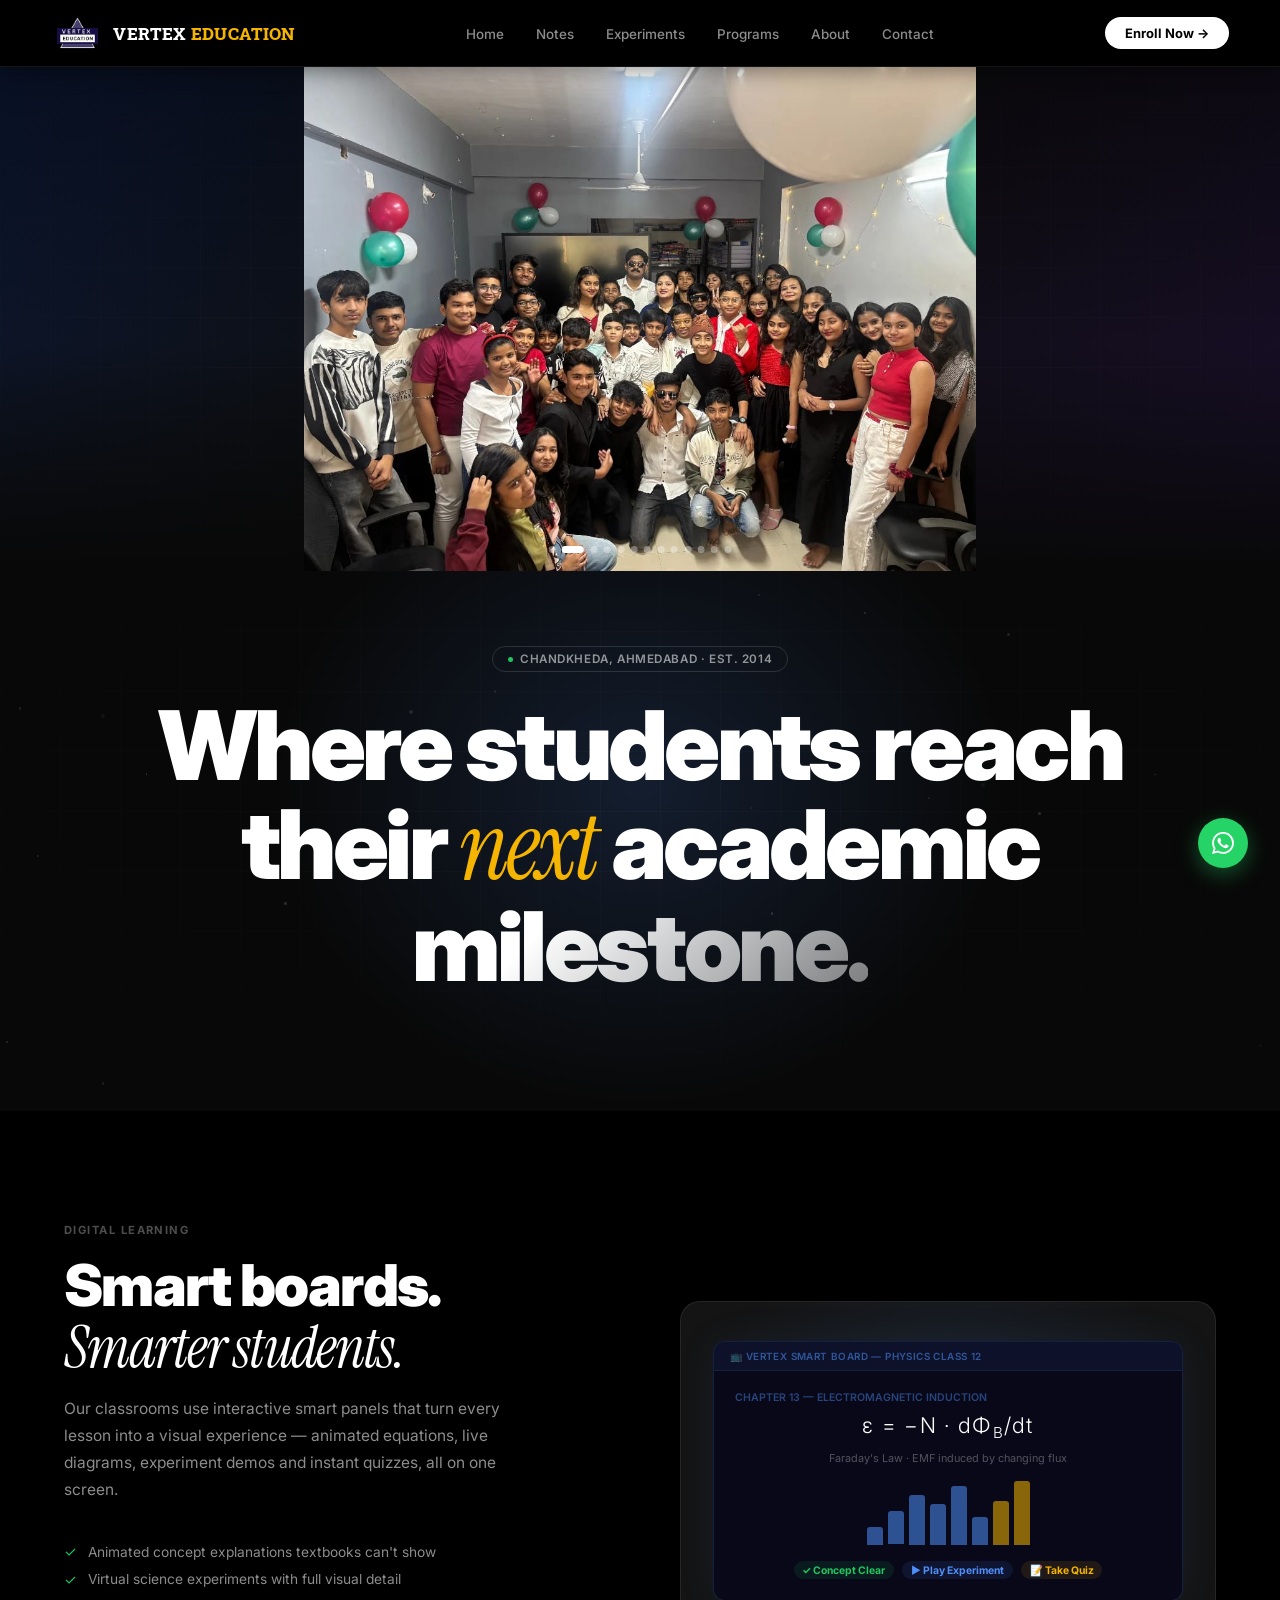
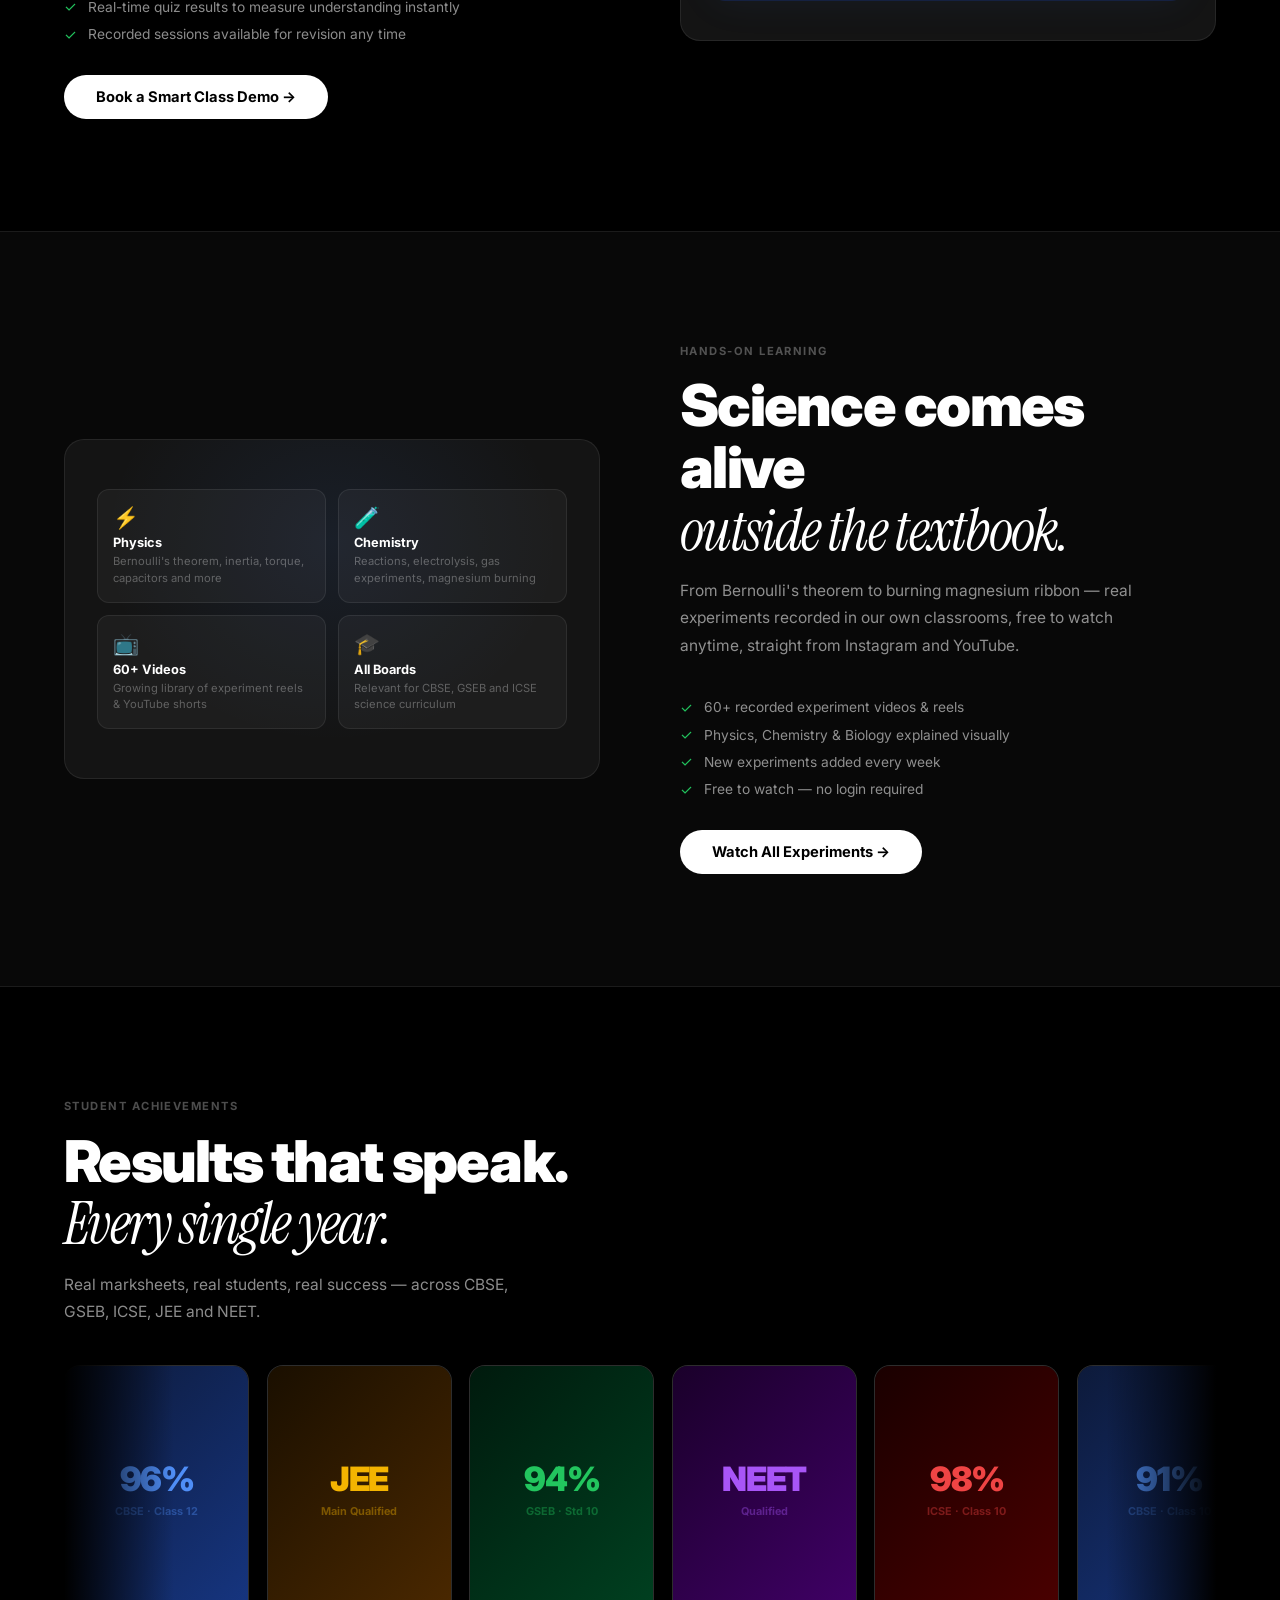
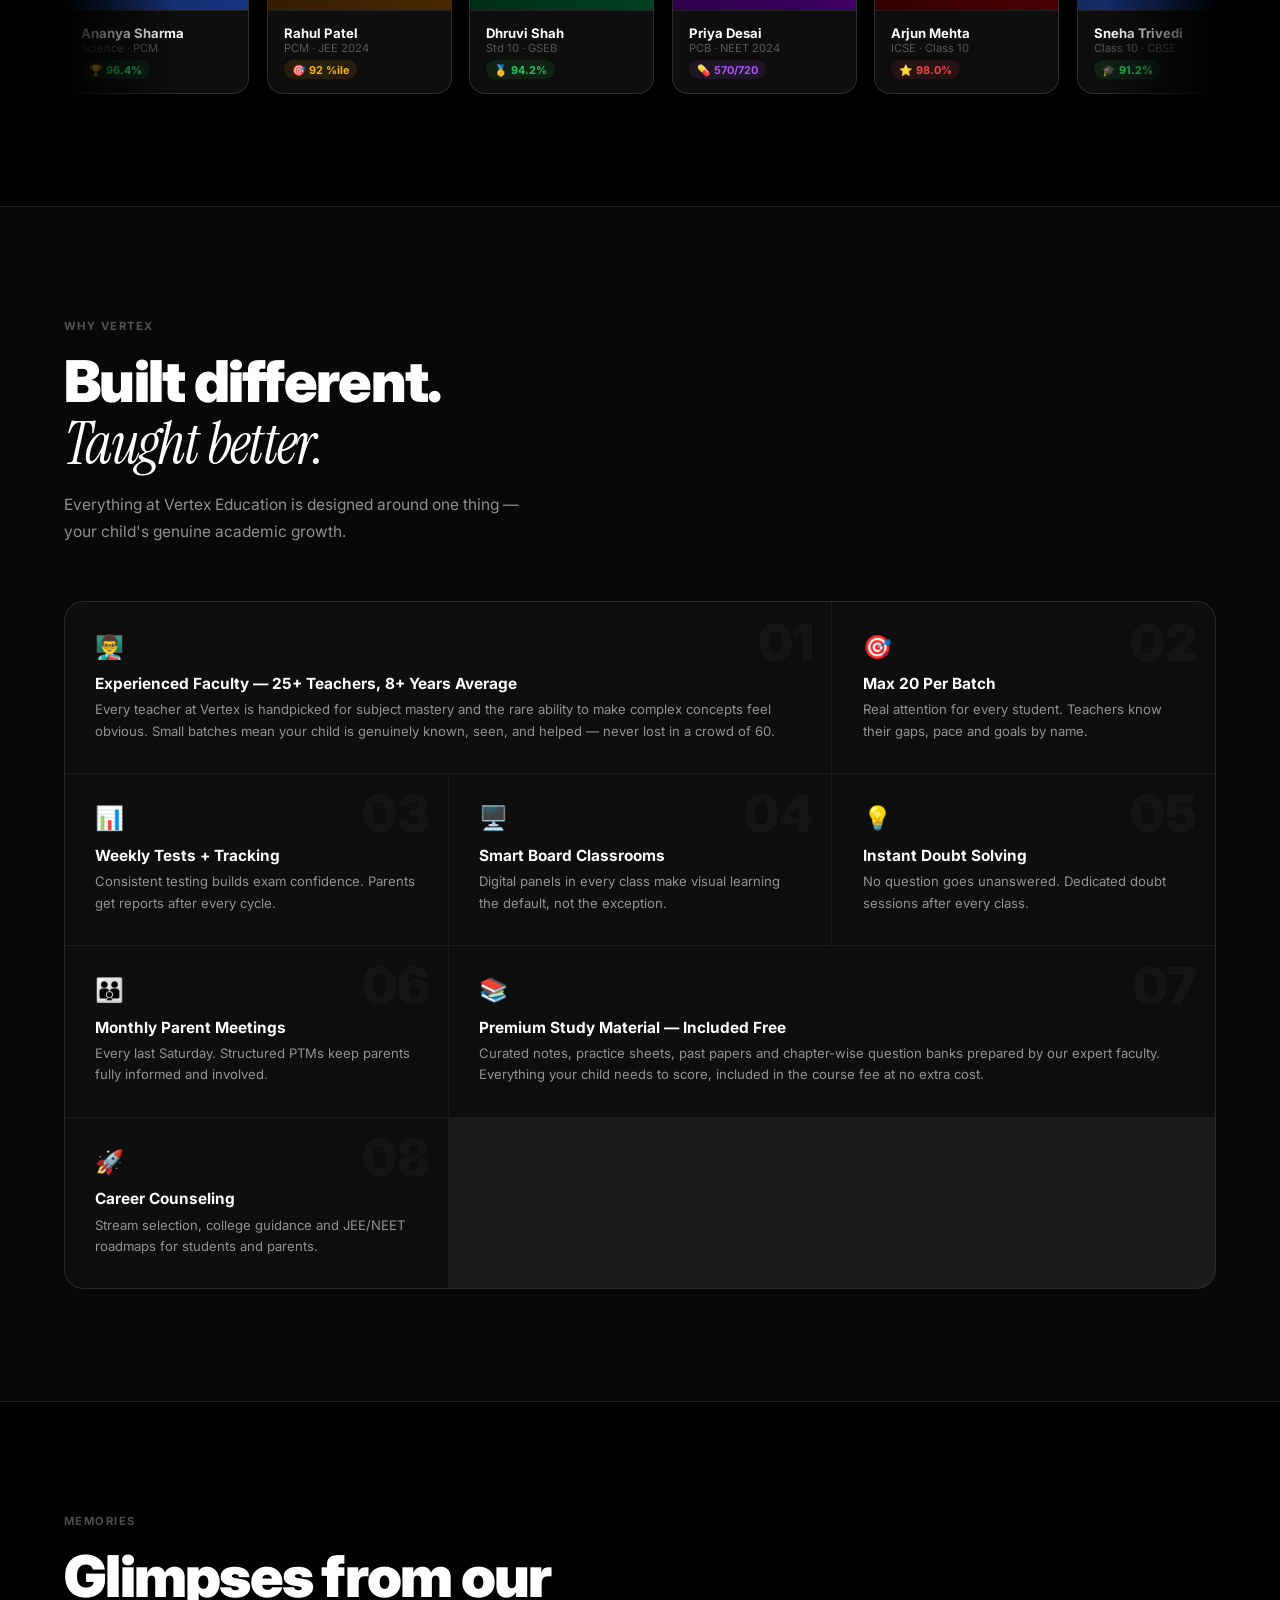
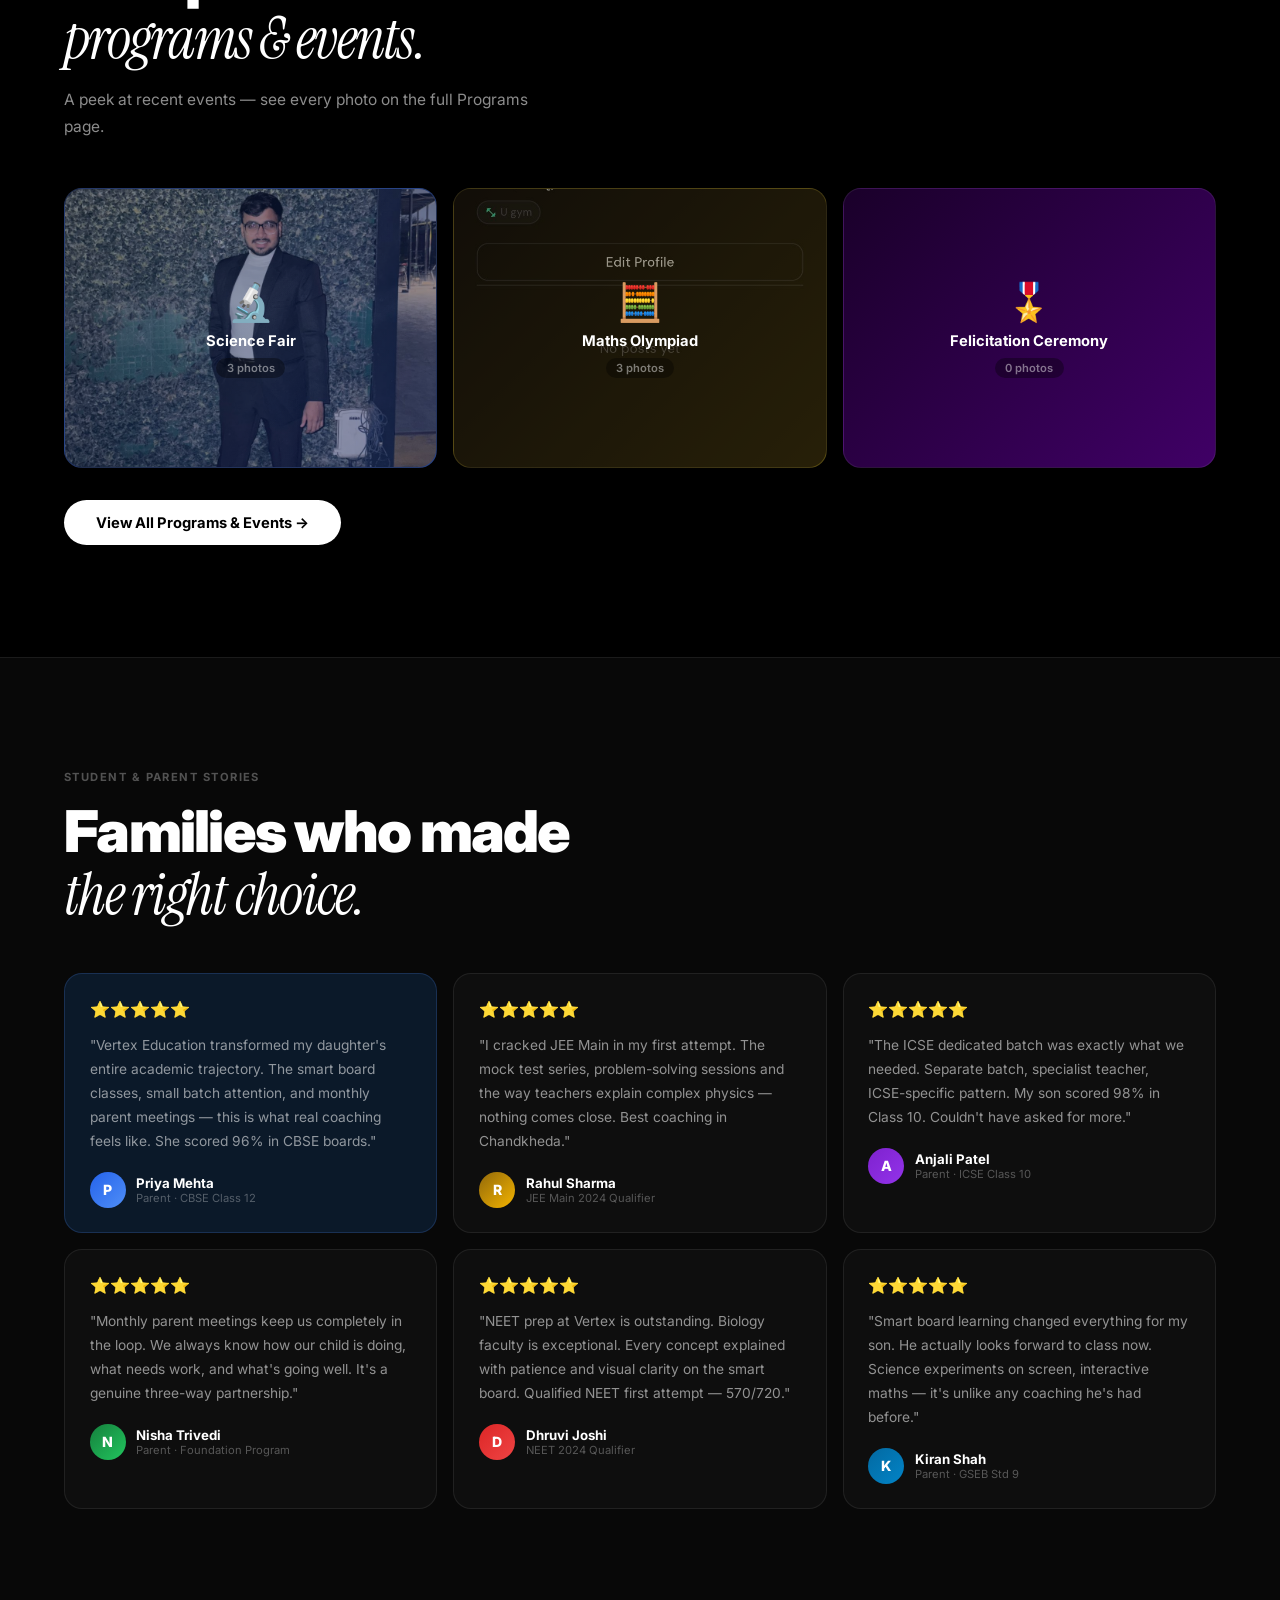
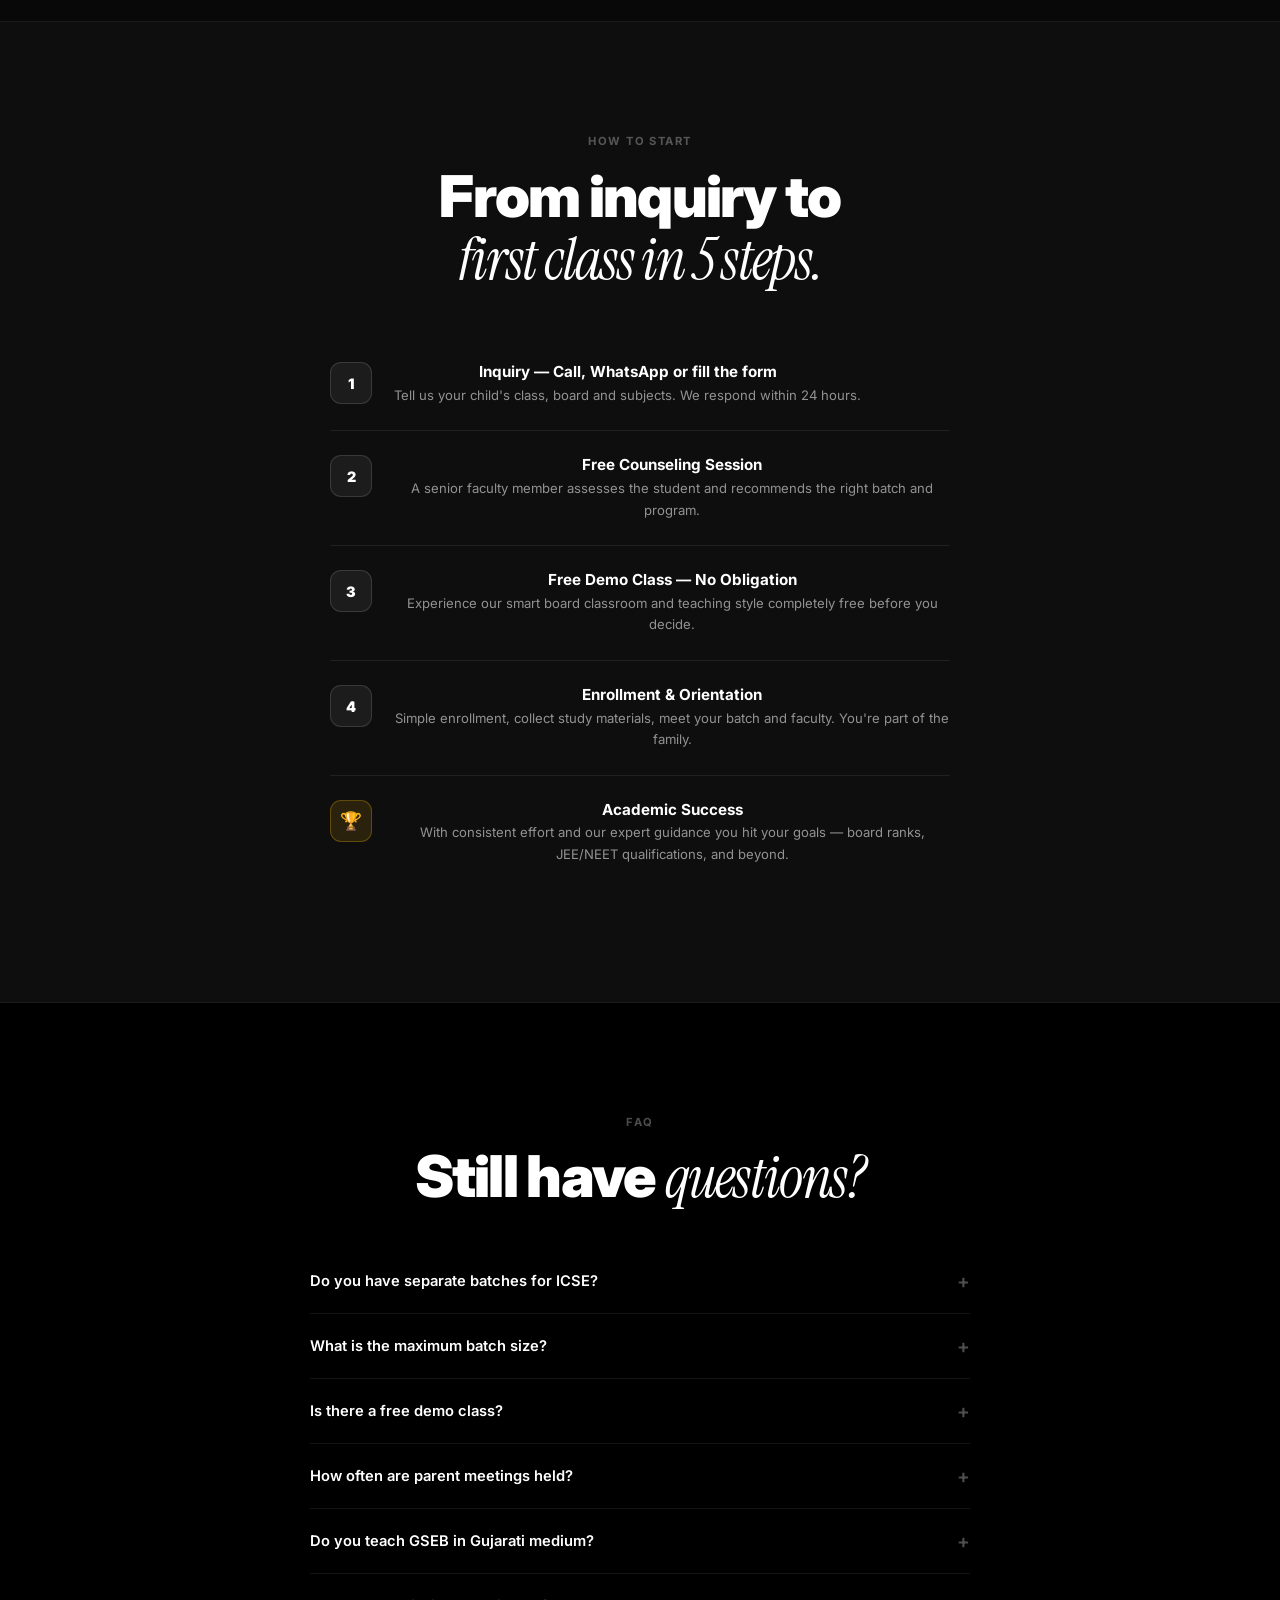
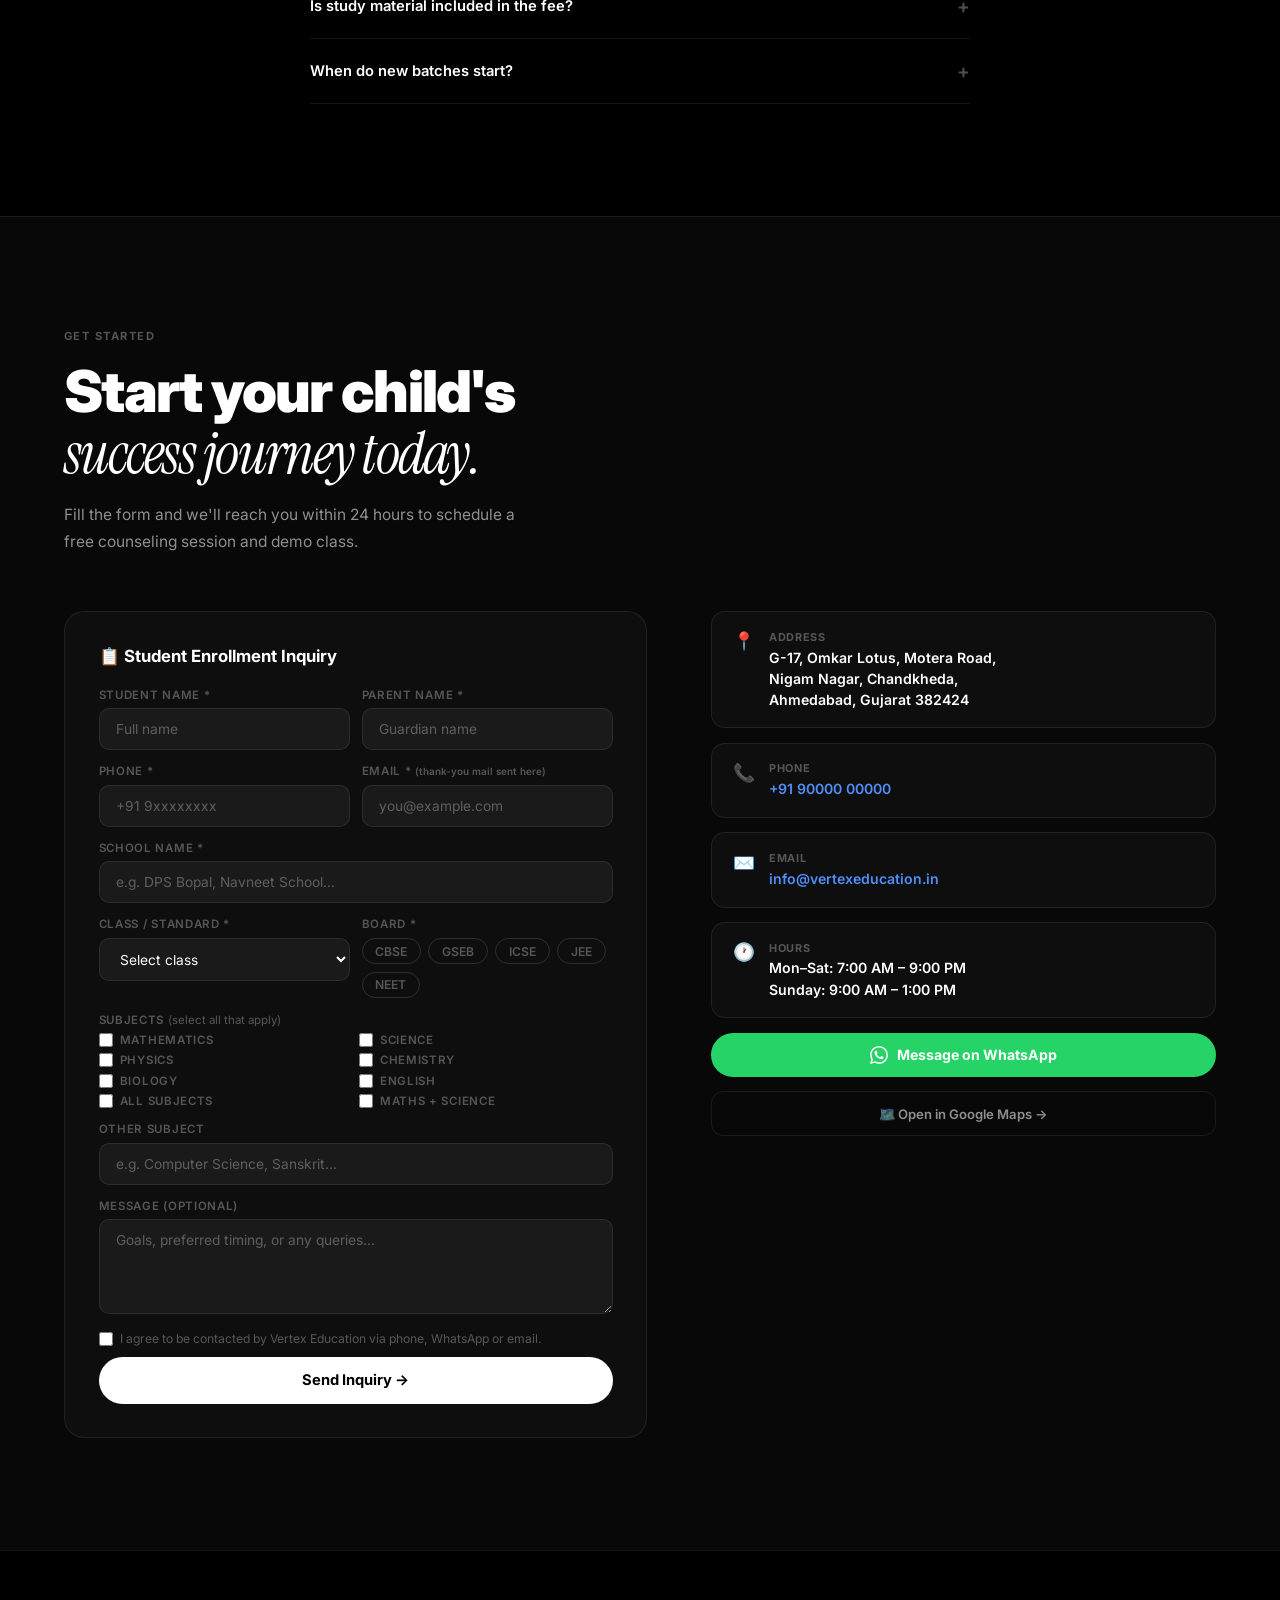
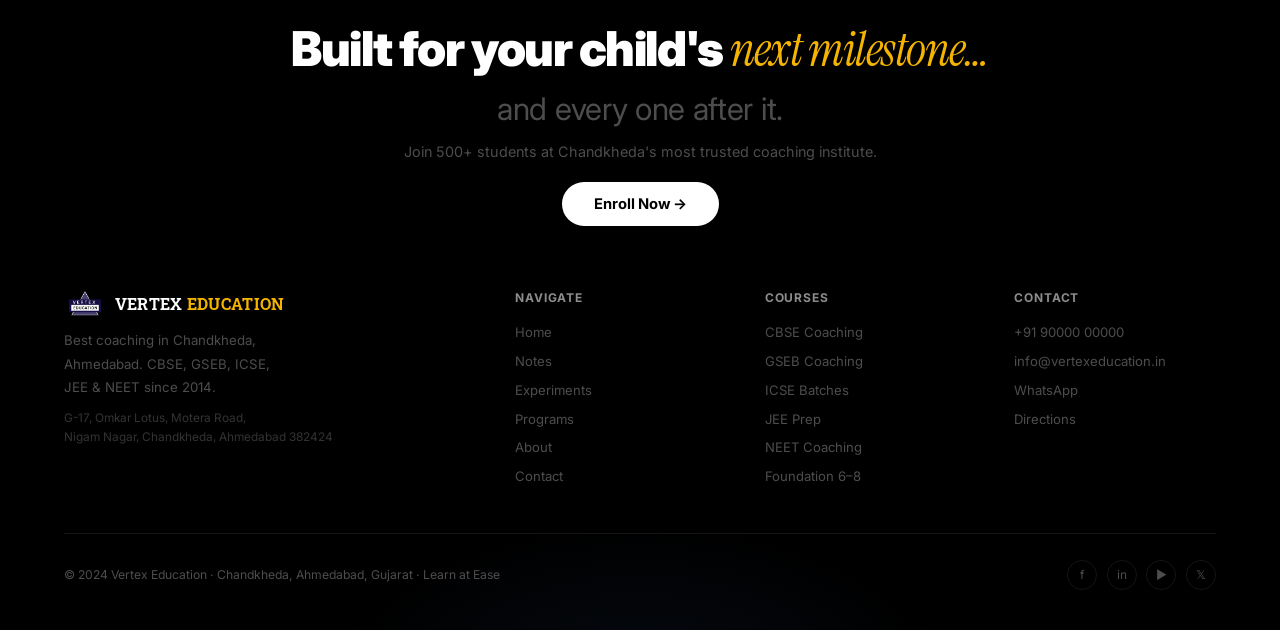
==== commit 2b2a1310: "fix invisible instagram cards" ====
--- a/index.html
+++ b/index.html
@@ -134,6 +134,8 @@
 
 /* ── SECTION ── */
 .sec{padding:7rem 5vw;}
+@media(max-width:768px){.sec{padding:3.25rem 6vw;}}
+@media(max-width:480px){.sec{padding:2.5rem 6vw;}}
 .sec.dark{background:var(--bg);}
 .sec.blk{background:#000;}
 .sec.mid{background:var(--bg2);}
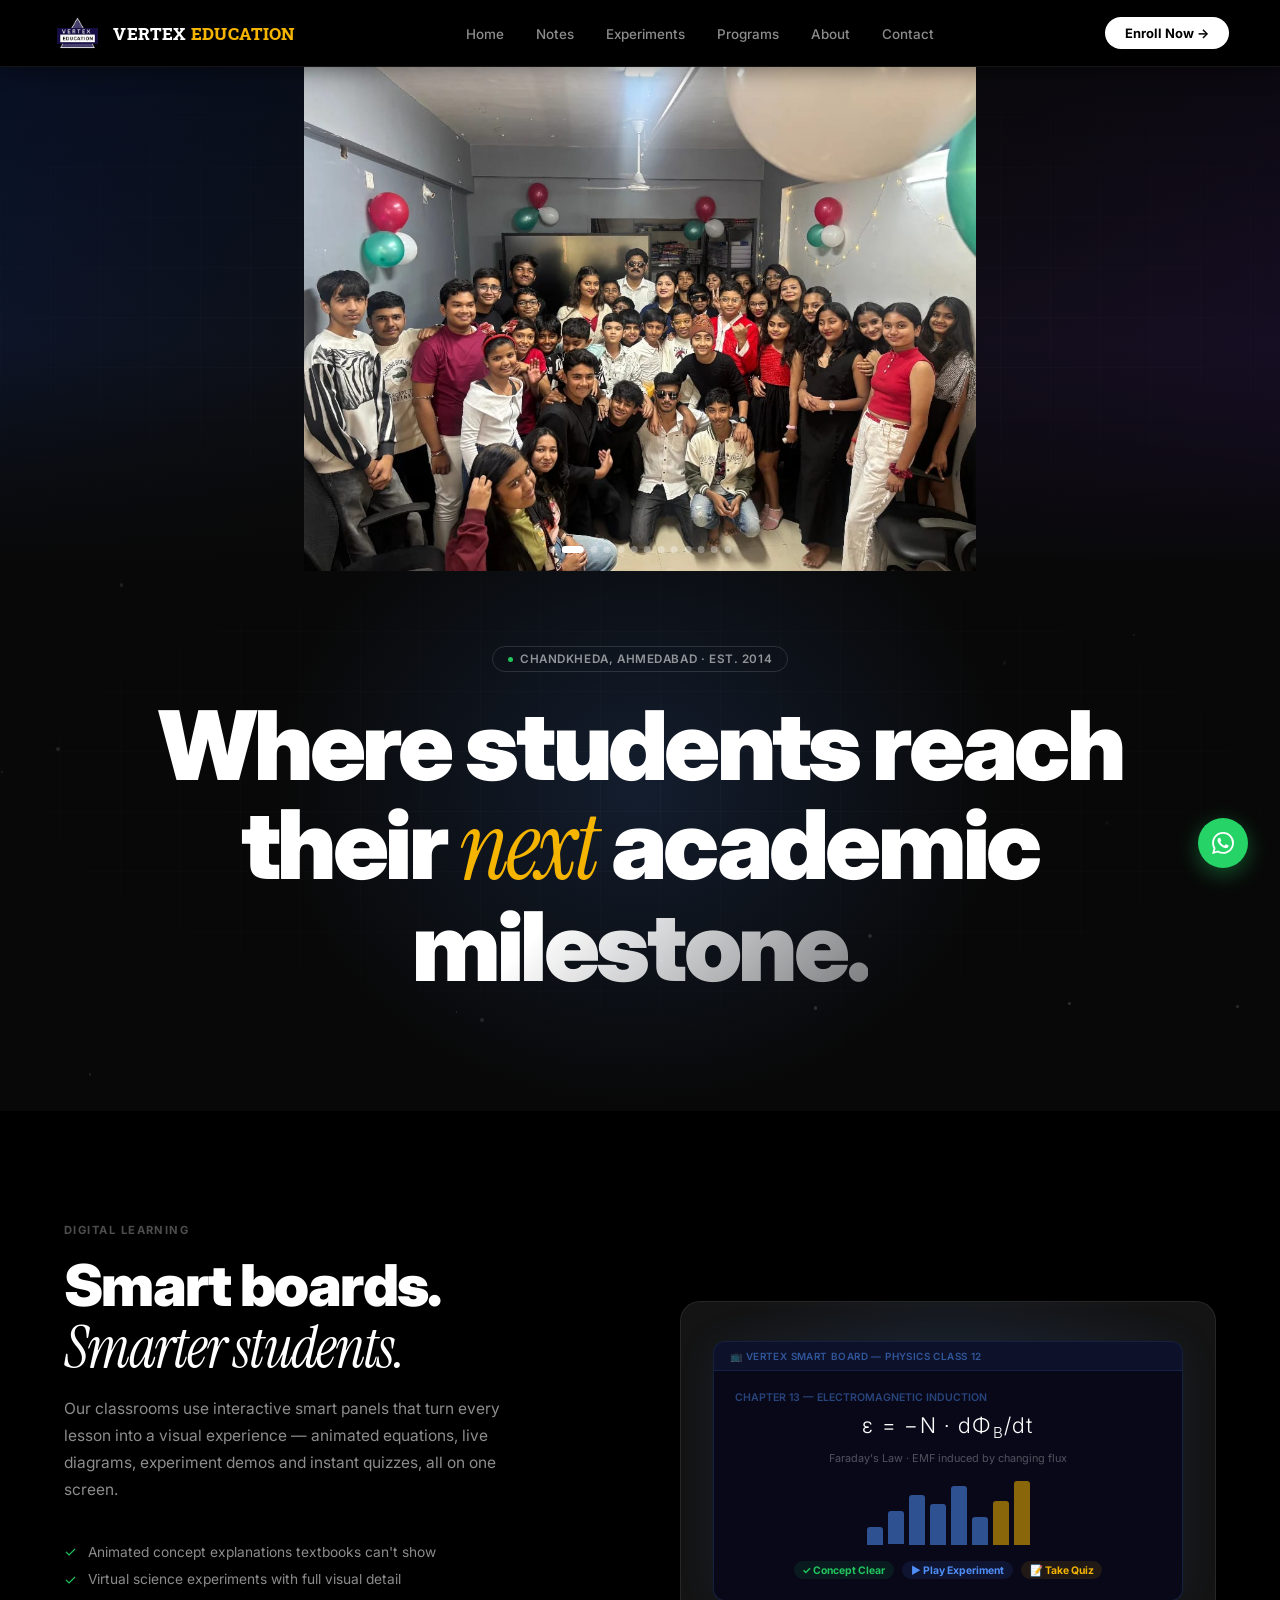
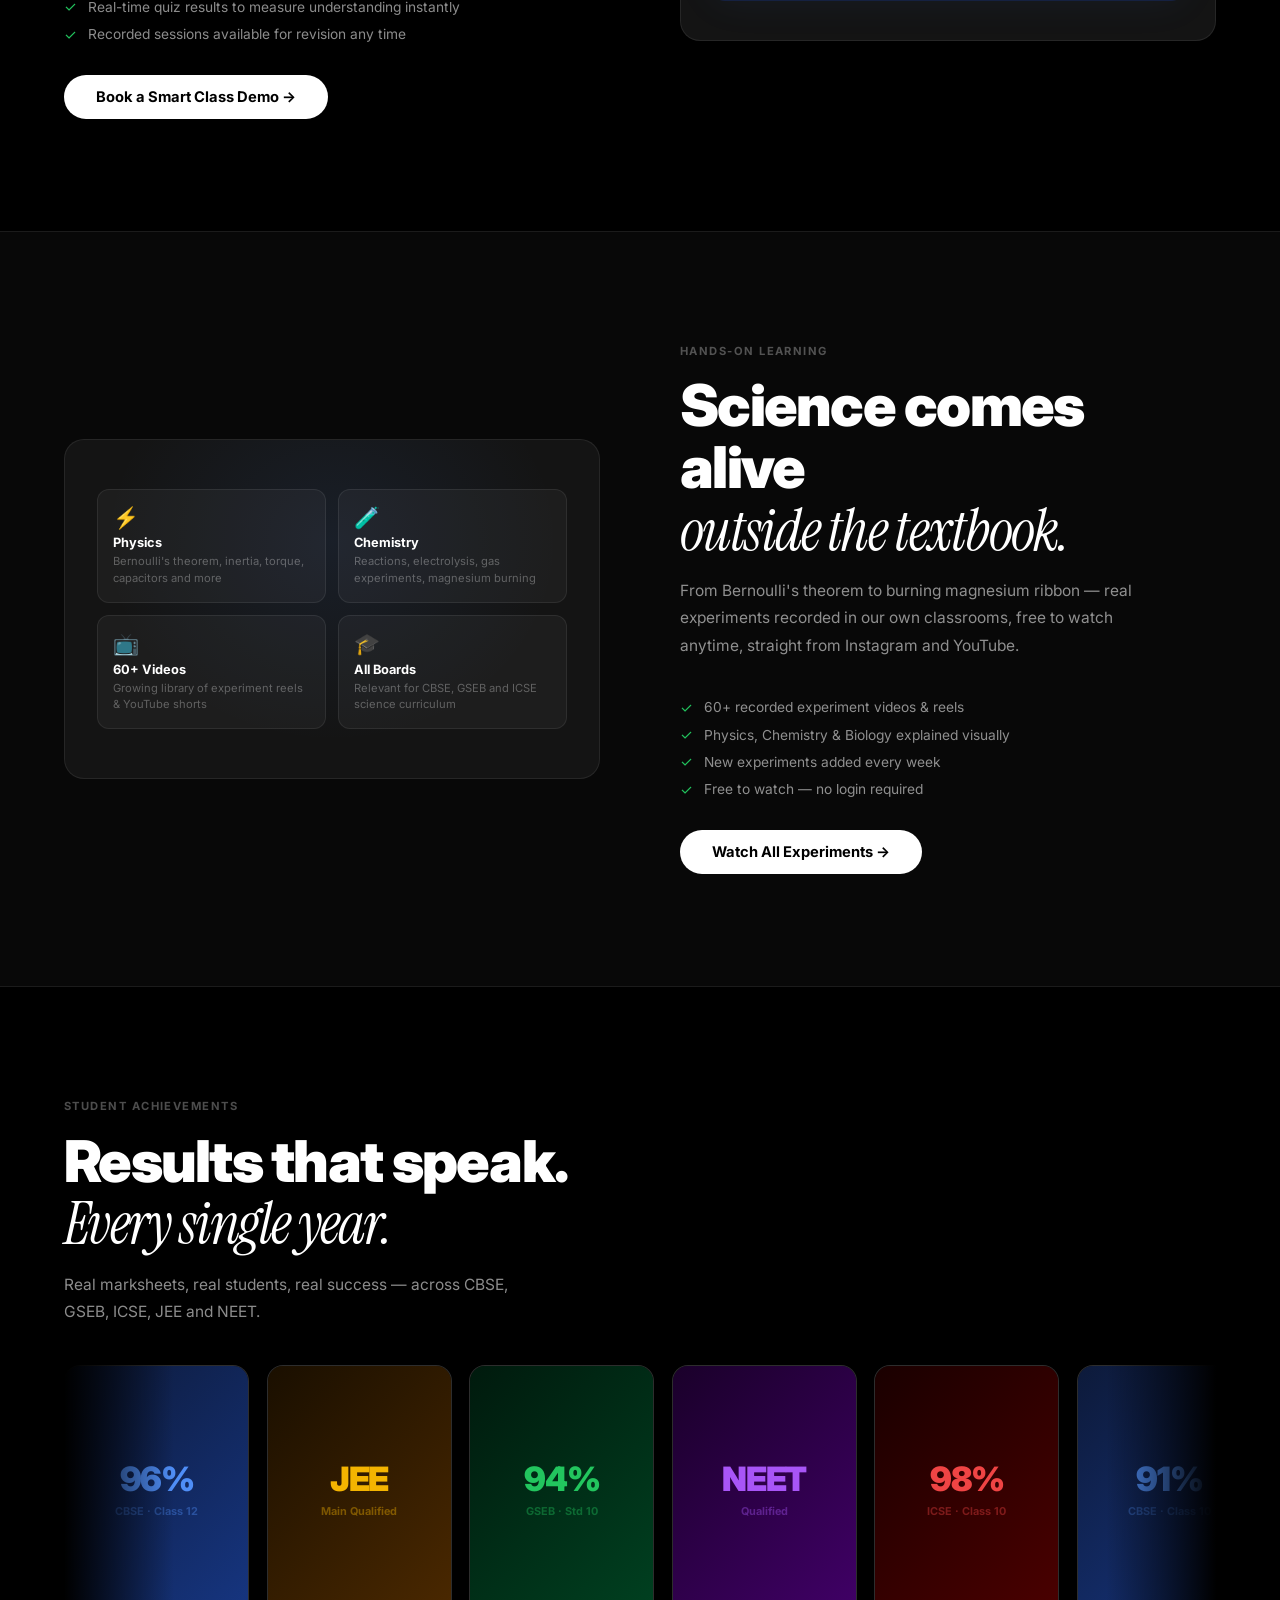
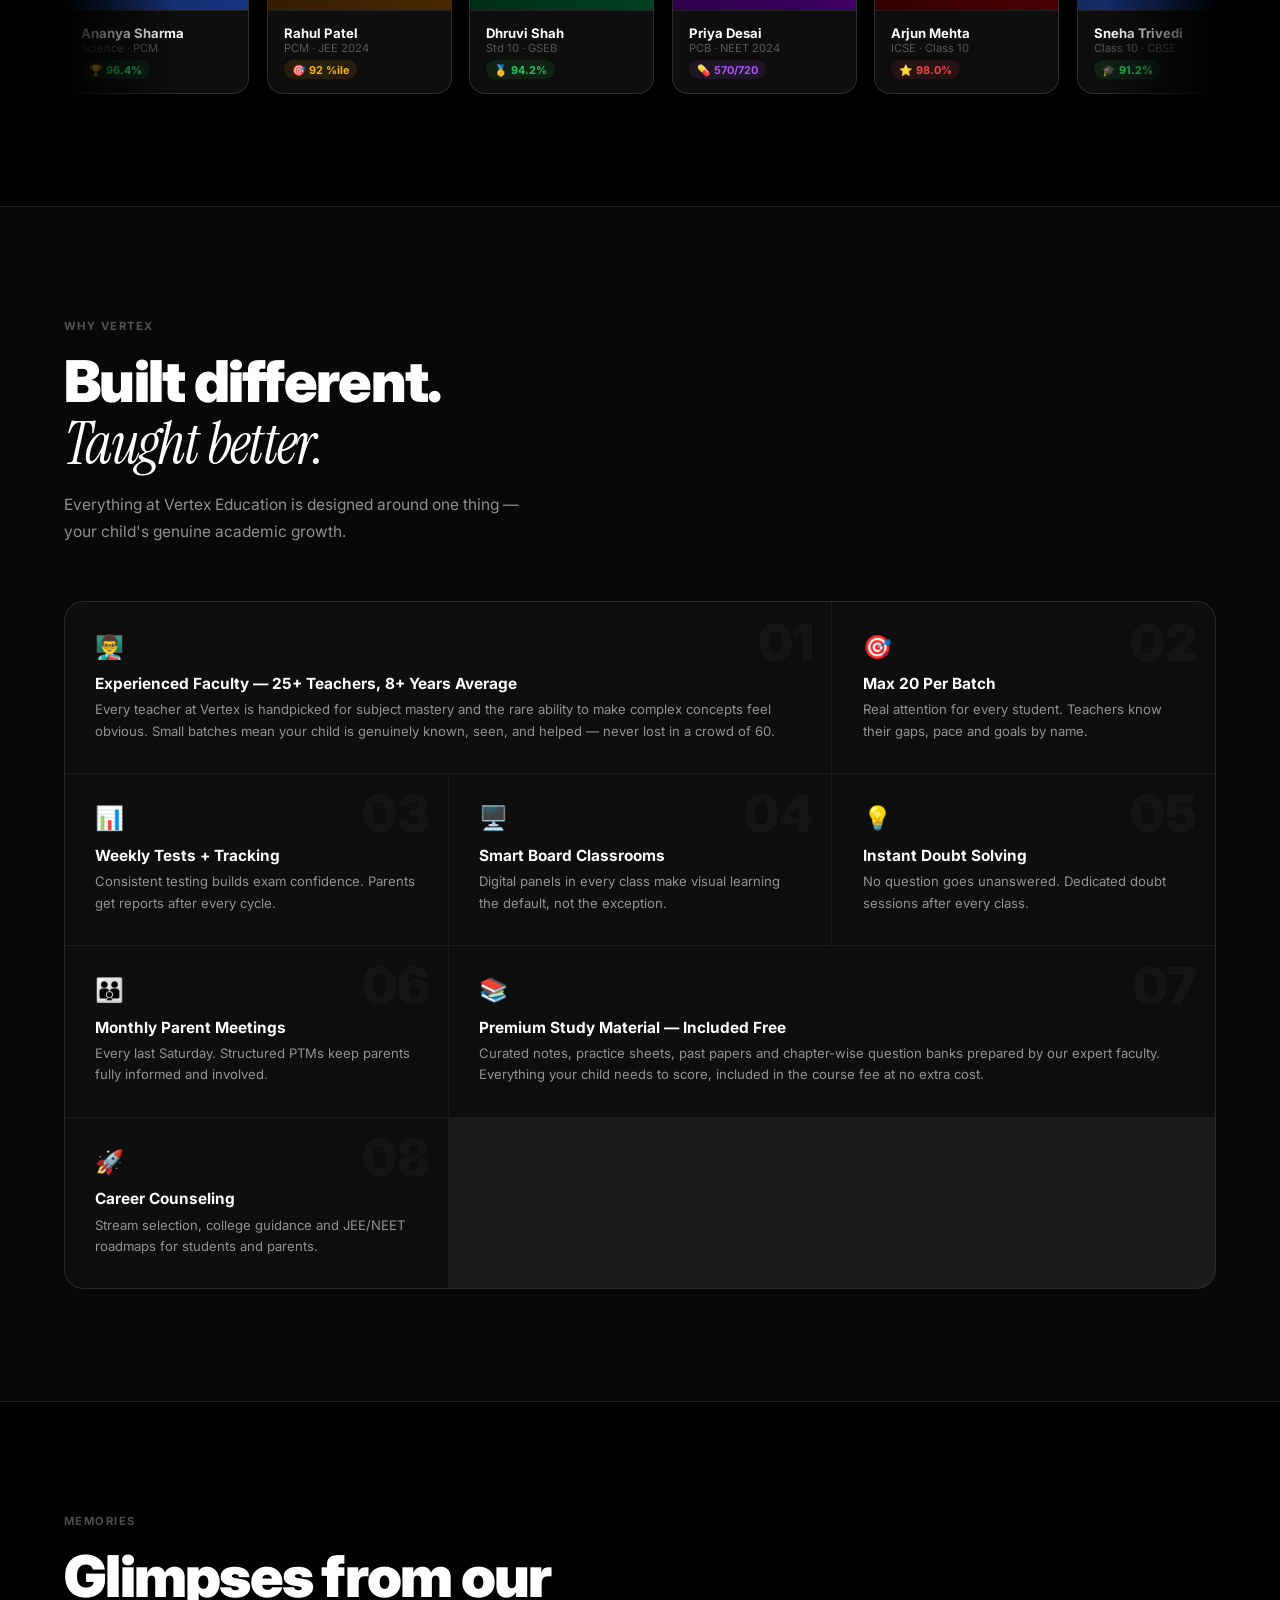
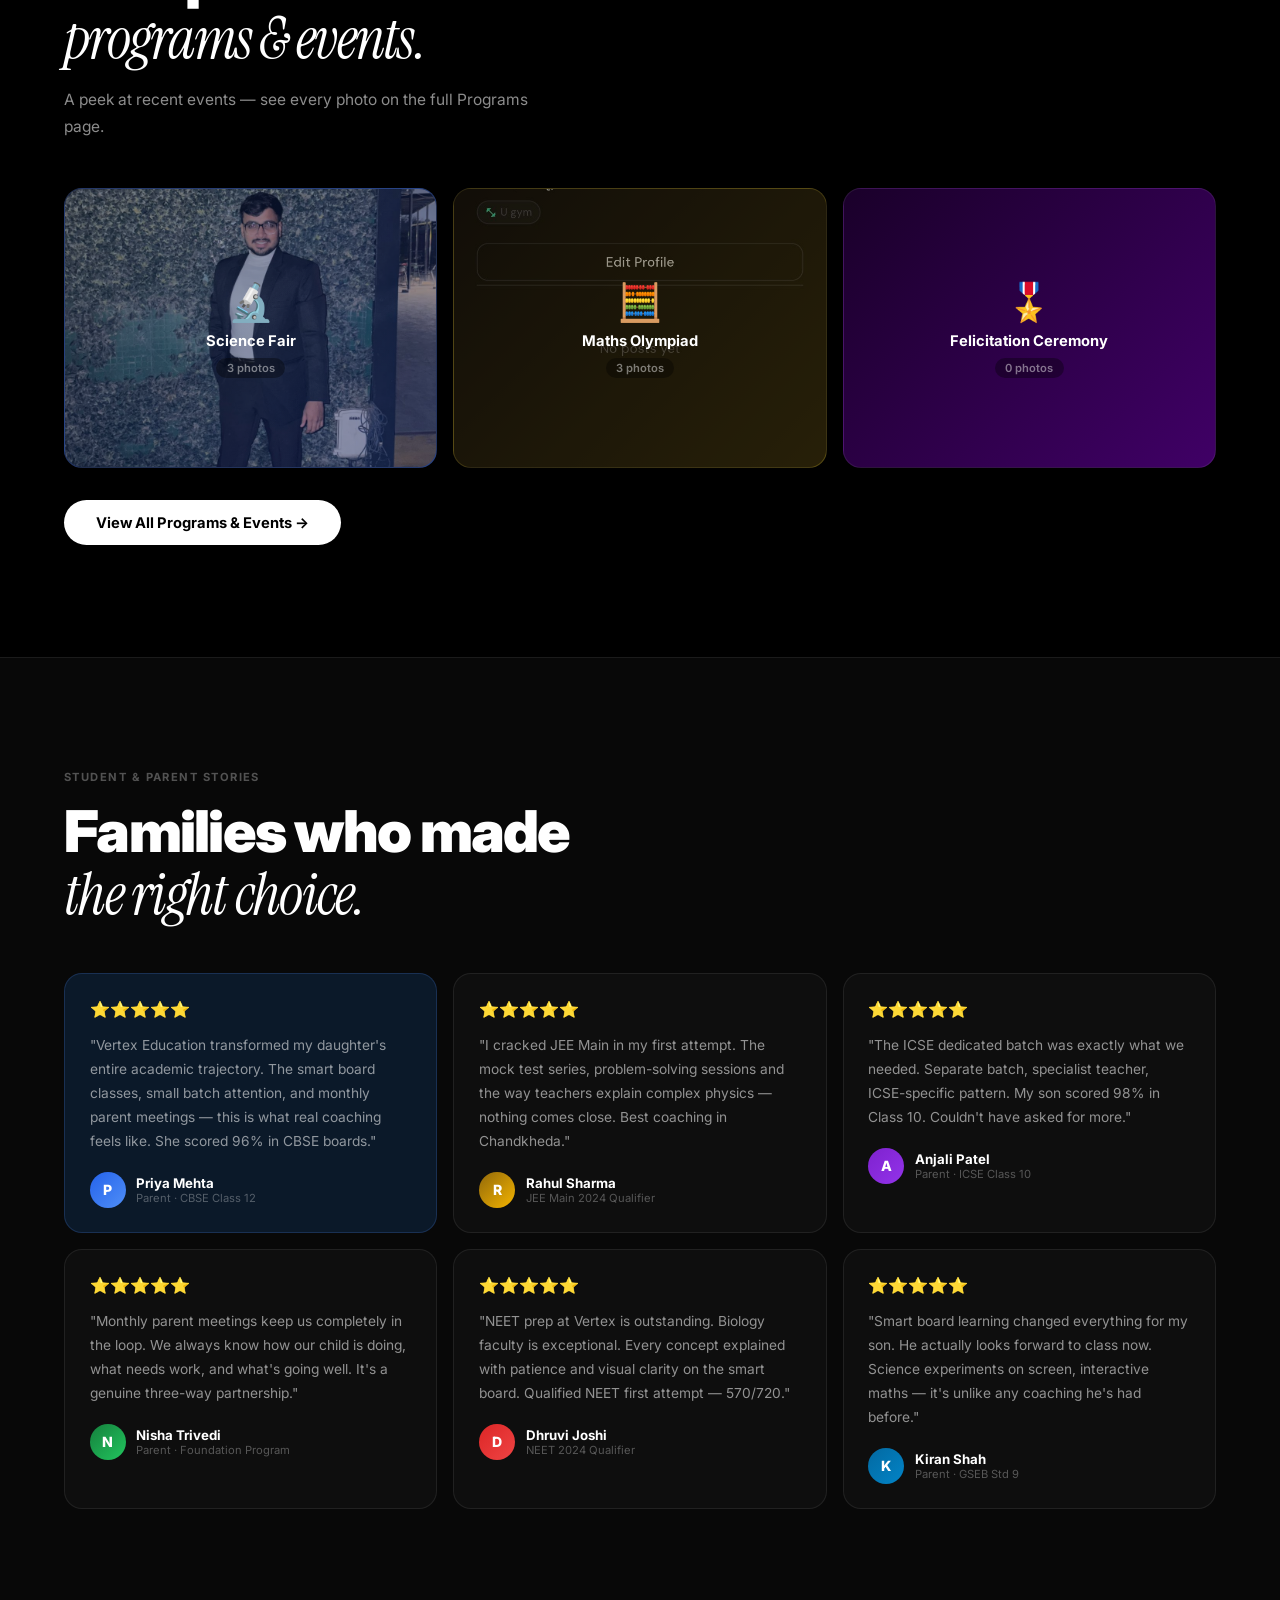
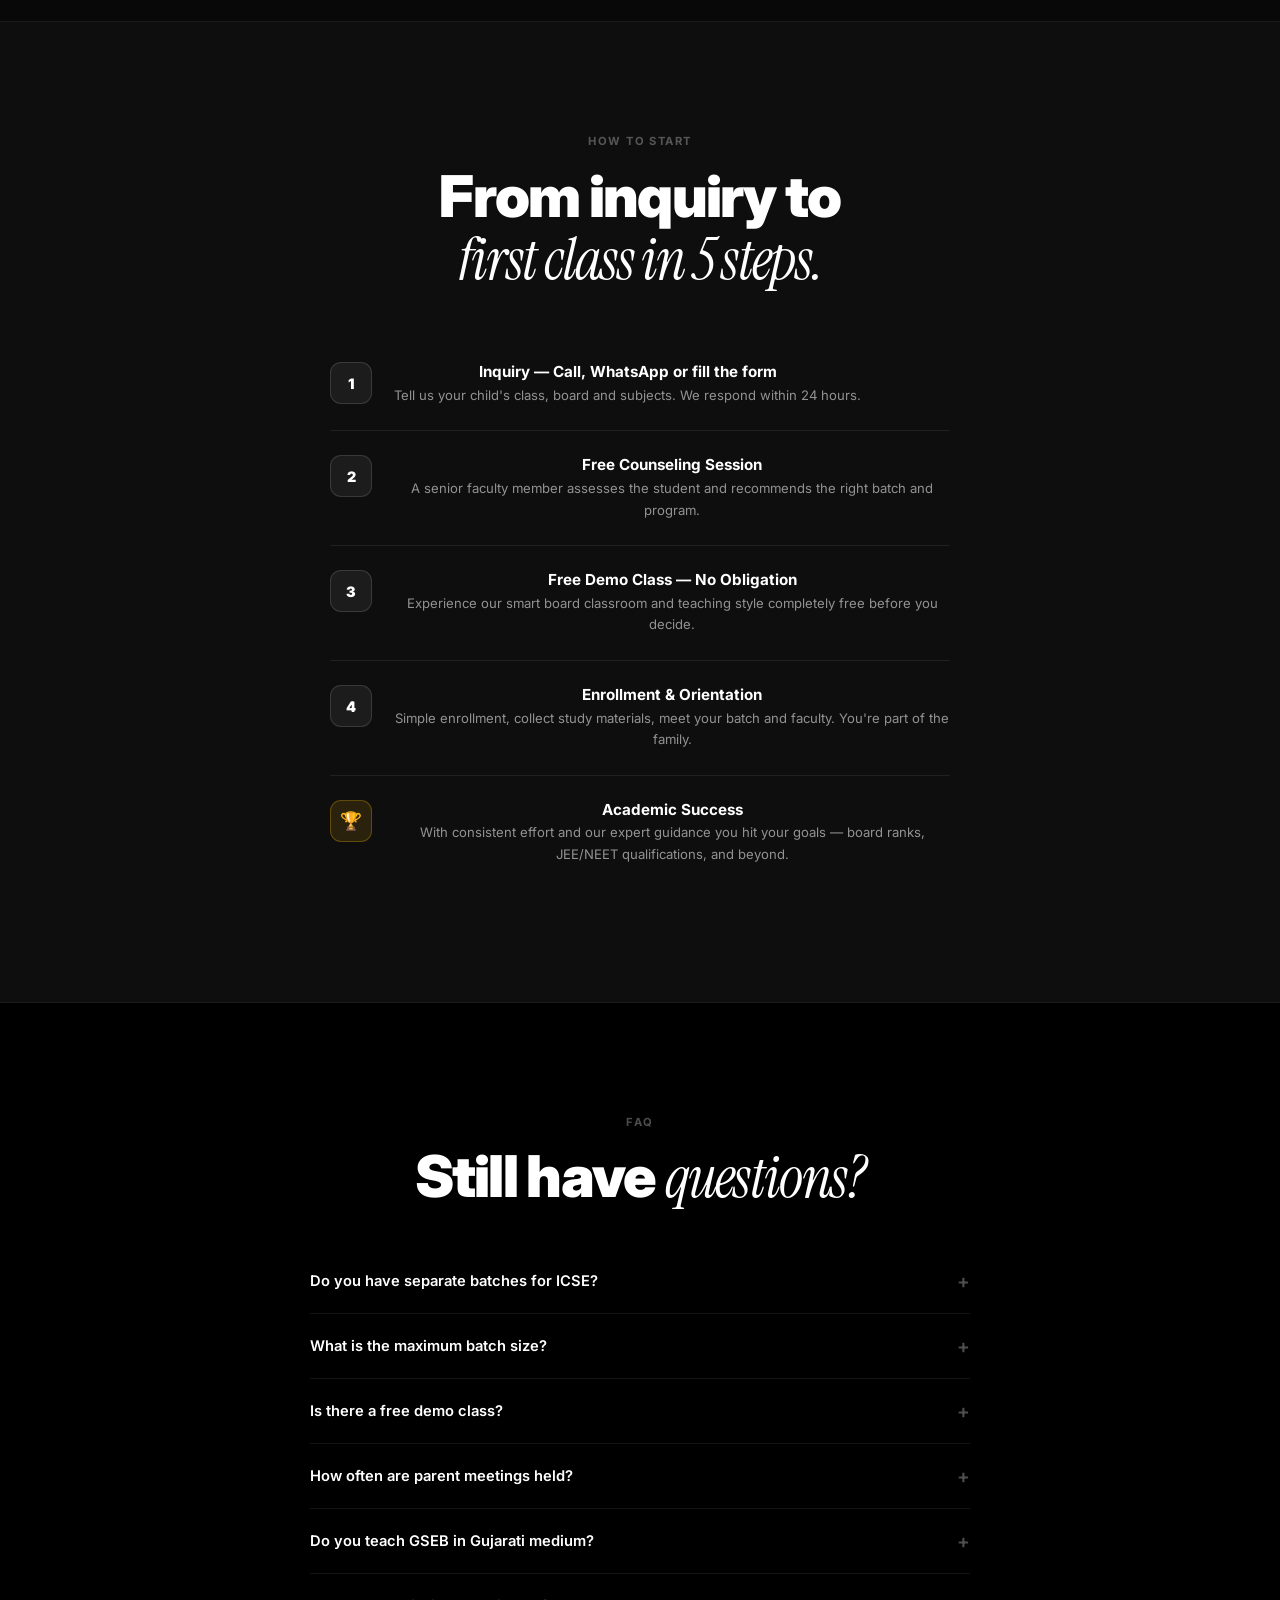
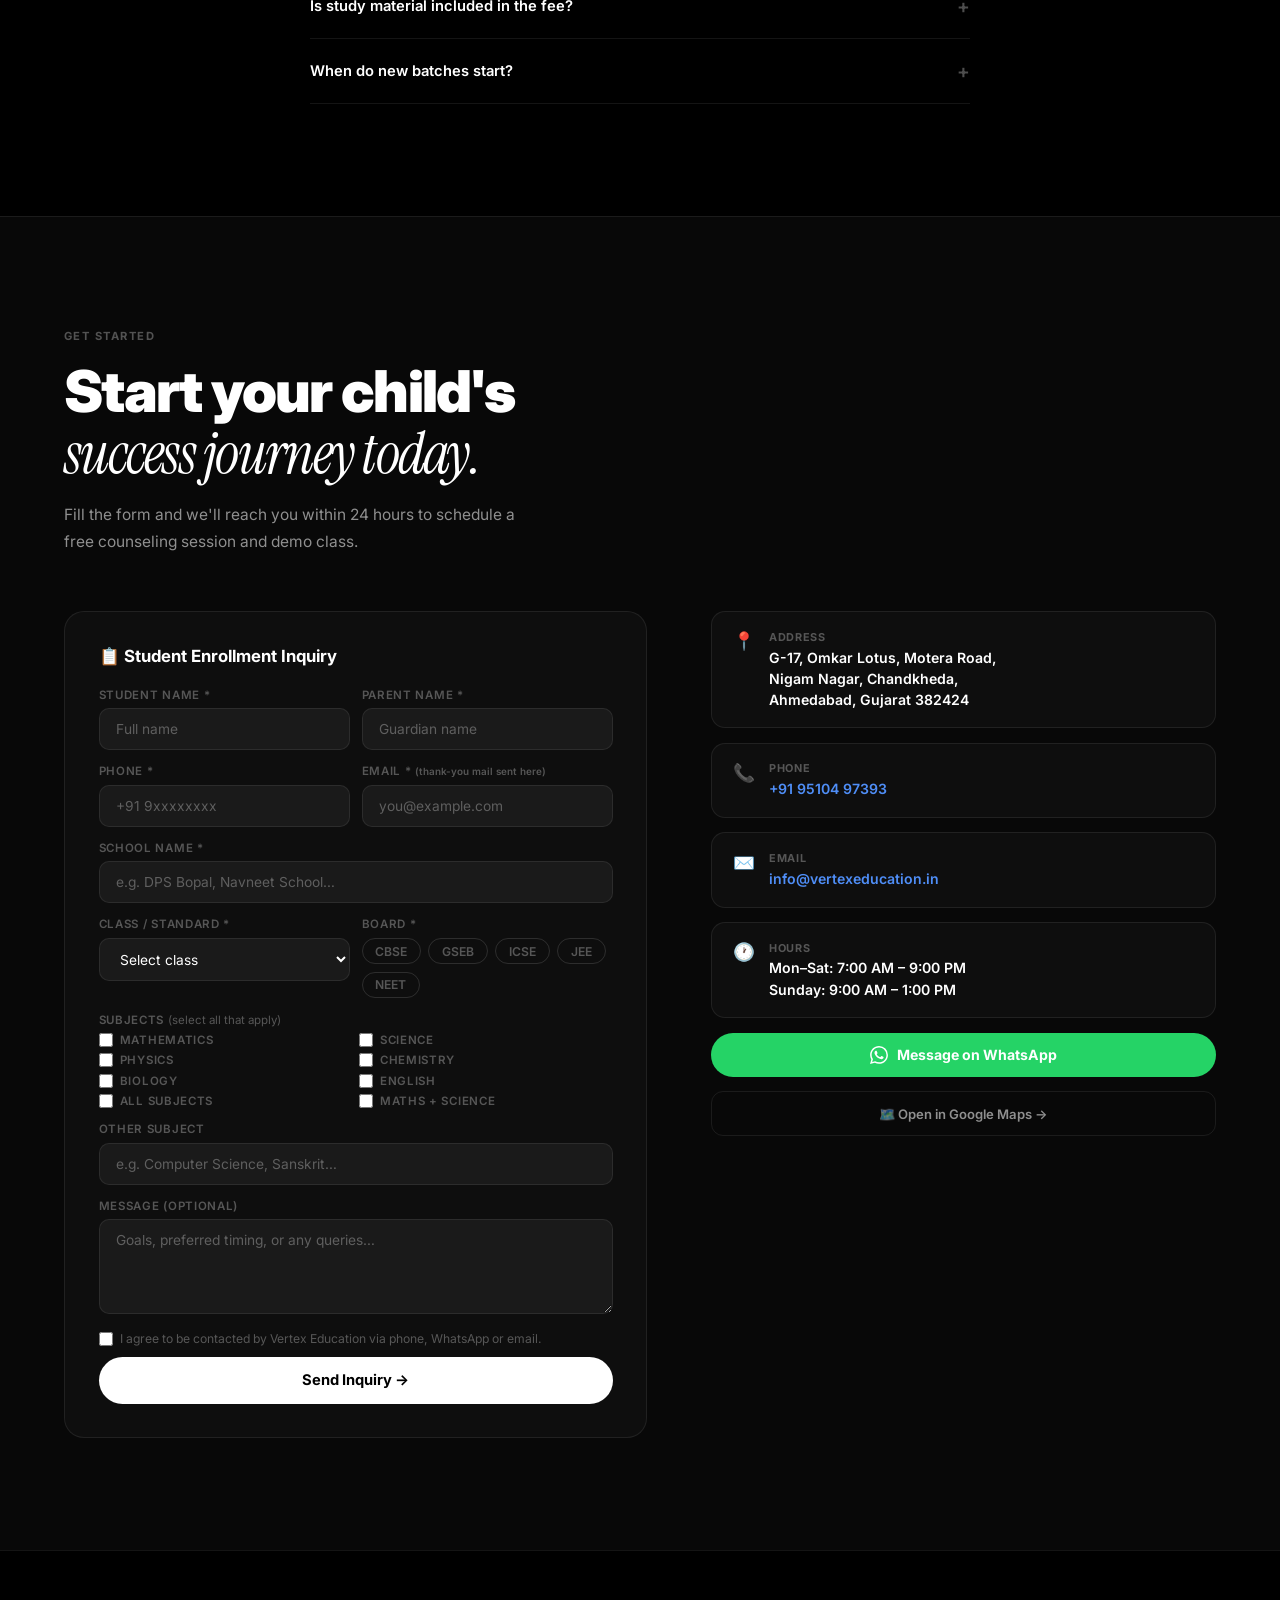
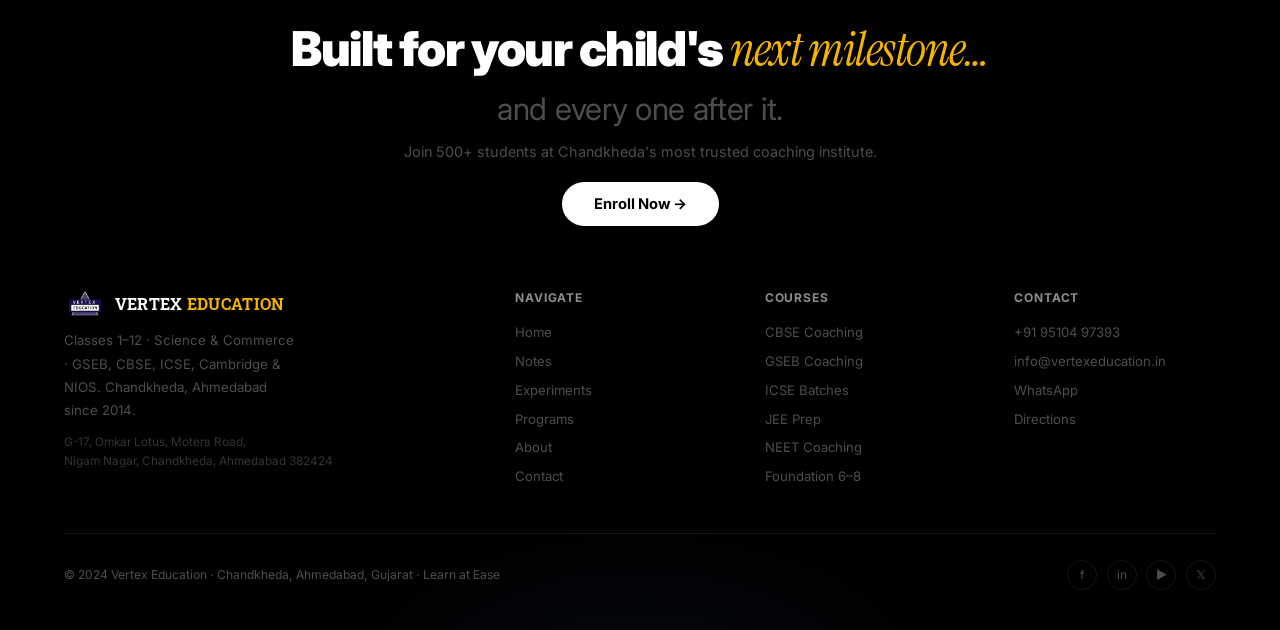
==== commit c543d15f: "add real about content and contact numbers" ====
--- a/index.html
+++ b/index.html
@@ -366,7 +366,7 @@
 
 <div id="spb"></div>
 
-<a href="https://wa.me/919000000000?text=Hi!%20I%20want%20to%20know%20more%20about%20Vertex%20Education." class="wa-fl" target="_blank" rel="noopener" aria-label="WhatsApp">
+<a href="https://wa.me/918488930389?text=Hi!%20I%20want%20to%20know%20more%20about%20Vertex%20Education." class="wa-fl" target="_blank" rel="noopener" aria-label="WhatsApp">
   <svg xmlns="http://www.w3.org/2000/svg" width="22" height="22" viewBox="0 0 24 24" fill="currentColor"><path d="M17.472 14.382c-.297-.149-1.758-.867-2.03-.967-.273-.099-.471-.148-.67.15-.197.297-.767.966-.94 1.164-.173.199-.347.223-.644.075-.297-.15-1.255-.463-2.39-1.475-.883-.788-1.48-1.761-1.653-2.059-.173-.297-.018-.458.13-.606.134-.133.298-.347.446-.52.149-.174.198-.298.298-.497.099-.198.05-.371-.025-.52-.075-.149-.669-1.612-.916-2.207-.242-.579-.487-.5-.669-.51a12.8 12.8 0 0 0-.57-.01c-.198 0-.52.074-.792.372-.272.297-1.04 1.016-1.04 2.479 0 1.462 1.065 2.875 1.213 3.074.149.198 2.096 3.2 5.077 4.487.709.306 1.262.489 1.694.625.712.227 1.36.195 1.871.118.571-.085 1.758-.719 2.006-1.413.248-.694.248-1.289.173-1.413-.074-.124-.272-.198-.57-.347m-5.421 7.403h-.004a9.87 9.87 0 0 1-5.031-1.378l-.361-.214-3.741.982.998-3.648-.235-.374a9.86 9.86 0 0 1-1.51-5.26c.001-5.45 4.436-9.884 9.888-9.884 2.64 0 5.122 1.03 6.988 2.898a9.825 9.825 0 0 1 2.893 6.994c-.003 5.45-4.437 9.884-9.885 9.884m8.413-18.297A11.815 11.815 0 0 0 12.05 0C5.495 0 .16 5.335.157 11.892c0 2.096.547 4.142 1.588 5.945L.057 24l6.305-1.654a11.882 11.882 0 0 0 5.683 1.448h.005c6.554 0 11.89-5.335 11.893-11.893a11.821 11.821 0 0 0-3.48-8.413Z"/></svg>
 </a>
 <button id="btt" onclick="window.scrollTo({top:0,behavior:'smooth'})">↑</button>
@@ -647,10 +647,10 @@
     </div>
     <div class="ilist rv d2">
       <div class="ii"><div class="ii-ic">📍</div><div><div class="ii-lb">Address</div><div class="ii-v">G-17, Omkar Lotus, Motera Road,<br>Nigam Nagar, Chandkheda,<br>Ahmedabad, Gujarat 382424</div></div></div>
-      <div class="ii"><div class="ii-ic">📞</div><div><div class="ii-lb">Phone</div><div class="ii-v"><a href="tel:+919000000000">+91 90000 00000</a></div></div></div>
+      <div class="ii"><div class="ii-ic">📞</div><div><div class="ii-lb">Phone</div><div class="ii-v"><a href="tel:+919510497393">+91 95104 97393</a></div></div></div>
       <div class="ii"><div class="ii-ic">✉️</div><div><div class="ii-lb">Email</div><div class="ii-v"><a href="mailto:info@vertexeducation.in">info@vertexeducation.in</a></div></div></div>
       <div class="ii"><div class="ii-ic">🕐</div><div><div class="ii-lb">Hours</div><div class="ii-v">Mon–Sat: 7:00 AM – 9:00 PM<br>Sunday: 9:00 AM – 1:00 PM</div></div></div>
-      <a href="https://wa.me/919000000000?text=Hi%20Vertex%20Education!%20I%20want%20to%20enroll%20my%20child." class="wa-b" target="_blank" rel="noopener">
+      <a href="https://wa.me/918488930389?text=Hi%20Vertex%20Education!%20I%20want%20to%20enroll%20my%20child." class="wa-b" target="_blank" rel="noopener">
         <svg xmlns="http://www.w3.org/2000/svg" width="18" height="18" viewBox="0 0 24 24" fill="currentColor"><path d="M17.472 14.382c-.297-.149-1.758-.867-2.03-.967-.273-.099-.471-.148-.67.15-.197.297-.767.966-.94 1.164-.173.199-.347.223-.644.075-.297-.15-1.255-.463-2.39-1.475-.883-.788-1.48-1.761-1.653-2.059-.173-.297-.018-.458.13-.606.134-.133.298-.347.446-.52.149-.174.198-.298.298-.497.099-.198.05-.371-.025-.52-.075-.149-.669-1.612-.916-2.207-.242-.579-.487-.5-.669-.51a12.8 12.8 0 0 0-.57-.01c-.198 0-.52.074-.792.372-.272.297-1.04 1.016-1.04 2.479 0 1.462 1.065 2.875 1.213 3.074.149.198 2.096 3.2 5.077 4.487.709.306 1.262.489 1.694.625.712.227 1.36.195 1.871.118.571-.085 1.758-.719 2.006-1.413.248-.694.248-1.289.173-1.413-.074-.124-.272-.198-.57-.347m-5.421 7.403h-.004a9.87 9.87 0 0 1-5.031-1.378l-.361-.214-3.741.982.998-3.648-.235-.374a9.86 9.86 0 0 1-1.51-5.26c.001-5.45 4.436-9.884 9.888-9.884 2.64 0 5.122 1.03 6.988 2.898a9.825 9.825 0 0 1 2.893 6.994c-.003 5.45-4.437 9.884-9.885 9.884m8.413-18.297A11.815 11.815 0 0 0 12.05 0C5.495 0 .16 5.335.157 11.892c0 2.096.547 4.142 1.588 5.945L.057 24l6.305-1.654a11.882 11.882 0 0 0 5.683 1.448h.005c6.554 0 11.89-5.335 11.893-11.893a11.821 11.821 0 0 0-3.48-8.413Z"/></svg>
         Message on WhatsApp
       </a>
@@ -673,12 +673,12 @@
         <img src="images/logo.png" alt="Vertex Education" style="height:27px;width:auto;display:block"/>
         <span style="font-family:'Roboto Slab',serif;text-transform:uppercase;letter-spacing:.02em">Vertex <span style="color:var(--gold)">Education</span></span>
       </div>
-      <p>Best coaching in Chandkheda, Ahmedabad. CBSE, GSEB, ICSE, JEE &amp; NEET since 2014.</p>
+      <p>Classes 1–12 · Science &amp; Commerce · GSEB, CBSE, ICSE, Cambridge &amp; NIOS. Chandkheda, Ahmedabad since 2014.</p>
       <div class="addr">G-17, Omkar Lotus, Motera Road,<br>Nigam Nagar, Chandkheda, Ahmedabad 382424</div>
     </div>
     <div class="ft-col"><h4>Navigate</h4><ul><li><a href="#home">Home</a></li><li><a href="notes.html">Notes</a></li><li><a href="experiments.html">Experiments</a></li><li><a href="programs.html">Programs</a></li><li><a href="about.html">About</a></li><li><a href="#contact">Contact</a></li></ul></div>
     <div class="ft-col"><h4>Courses</h4><ul><li><a href="#contact">CBSE Coaching</a></li><li><a href="#contact">GSEB Coaching</a></li><li><a href="#contact">ICSE Batches</a></li><li><a href="#contact">JEE Prep</a></li><li><a href="#contact">NEET Coaching</a></li><li><a href="#contact">Foundation 6–8</a></li></ul></div>
-    <div class="ft-col"><h4>Contact</h4><ul><li><a href="tel:+919000000000">+91 90000 00000</a></li><li><a href="mailto:info@vertexeducation.in">info@vertexeducation.in</a></li><li><a href="https://wa.me/919000000000" target="_blank">WhatsApp</a></li><li><a href="https://www.google.com/maps/place/Vertex+Education/@23.1144438,72.5911266,17z/data=!3m1!4b1!4m6!3m5!1s0x395e839c281101e7:0x77d9edc9c8c4880!8m2!3d23.1144438!4d72.5911266!16s%2Fg%2F11m6ykyyvz" target="_blank">Directions</a></li></ul></div>
+    <div class="ft-col"><h4>Contact</h4><ul><li><a href="tel:+919510497393">+91 95104 97393</a></li><li><a href="mailto:info@vertexeducation.in">info@vertexeducation.in</a></li><li><a href="https://wa.me/918488930389" target="_blank">WhatsApp</a></li><li><a href="https://www.google.com/maps/place/Vertex+Education/@23.1144438,72.5911266,17z/data=!3m1!4b1!4m6!3m5!1s0x395e839c281101e7:0x77d9edc9c8c4880!8m2!3d23.1144438!4d72.5911266!16s%2Fg%2F11m6ykyyvz" target="_blank">Directions</a></li></ul></div>
   </div>
   <div class="ft-bot">
     <span>© 2024 Vertex Education · Chandkheda, Ahmedabad, Gujarat · Learn at Ease</span>
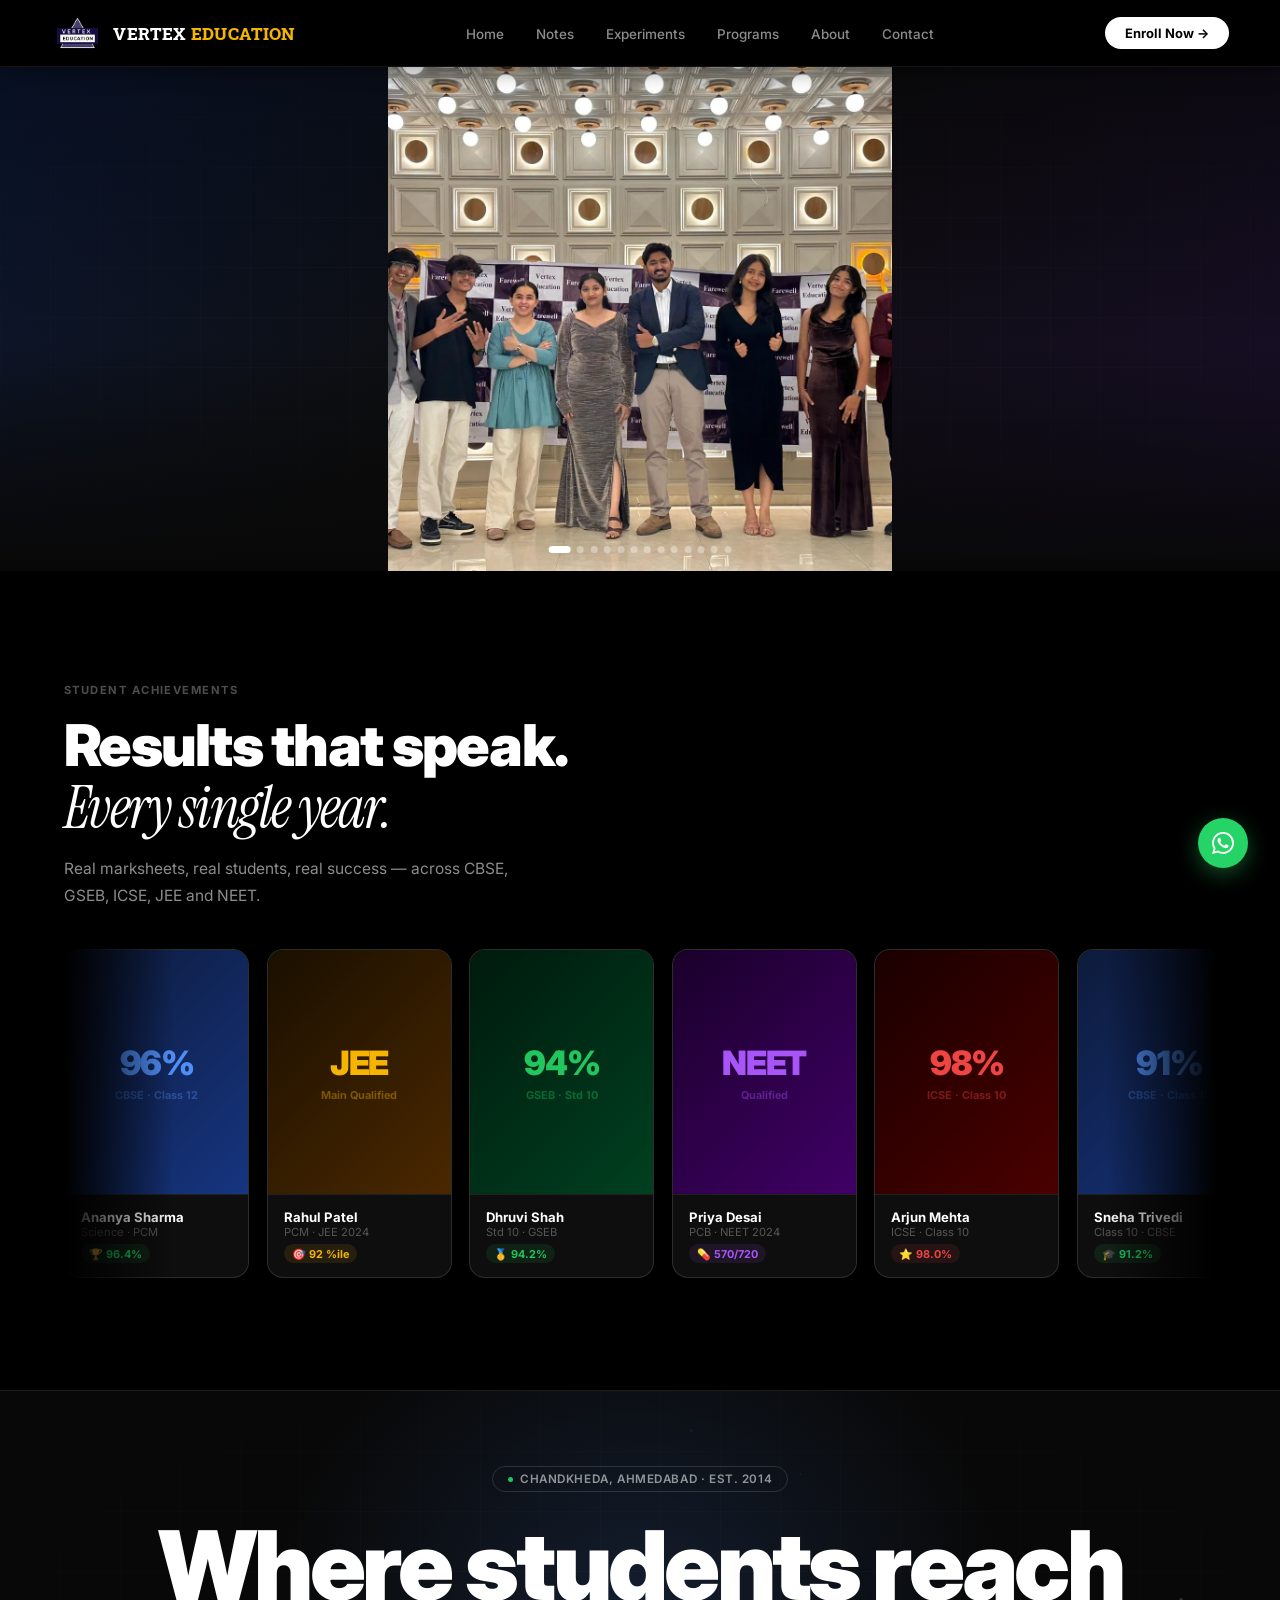
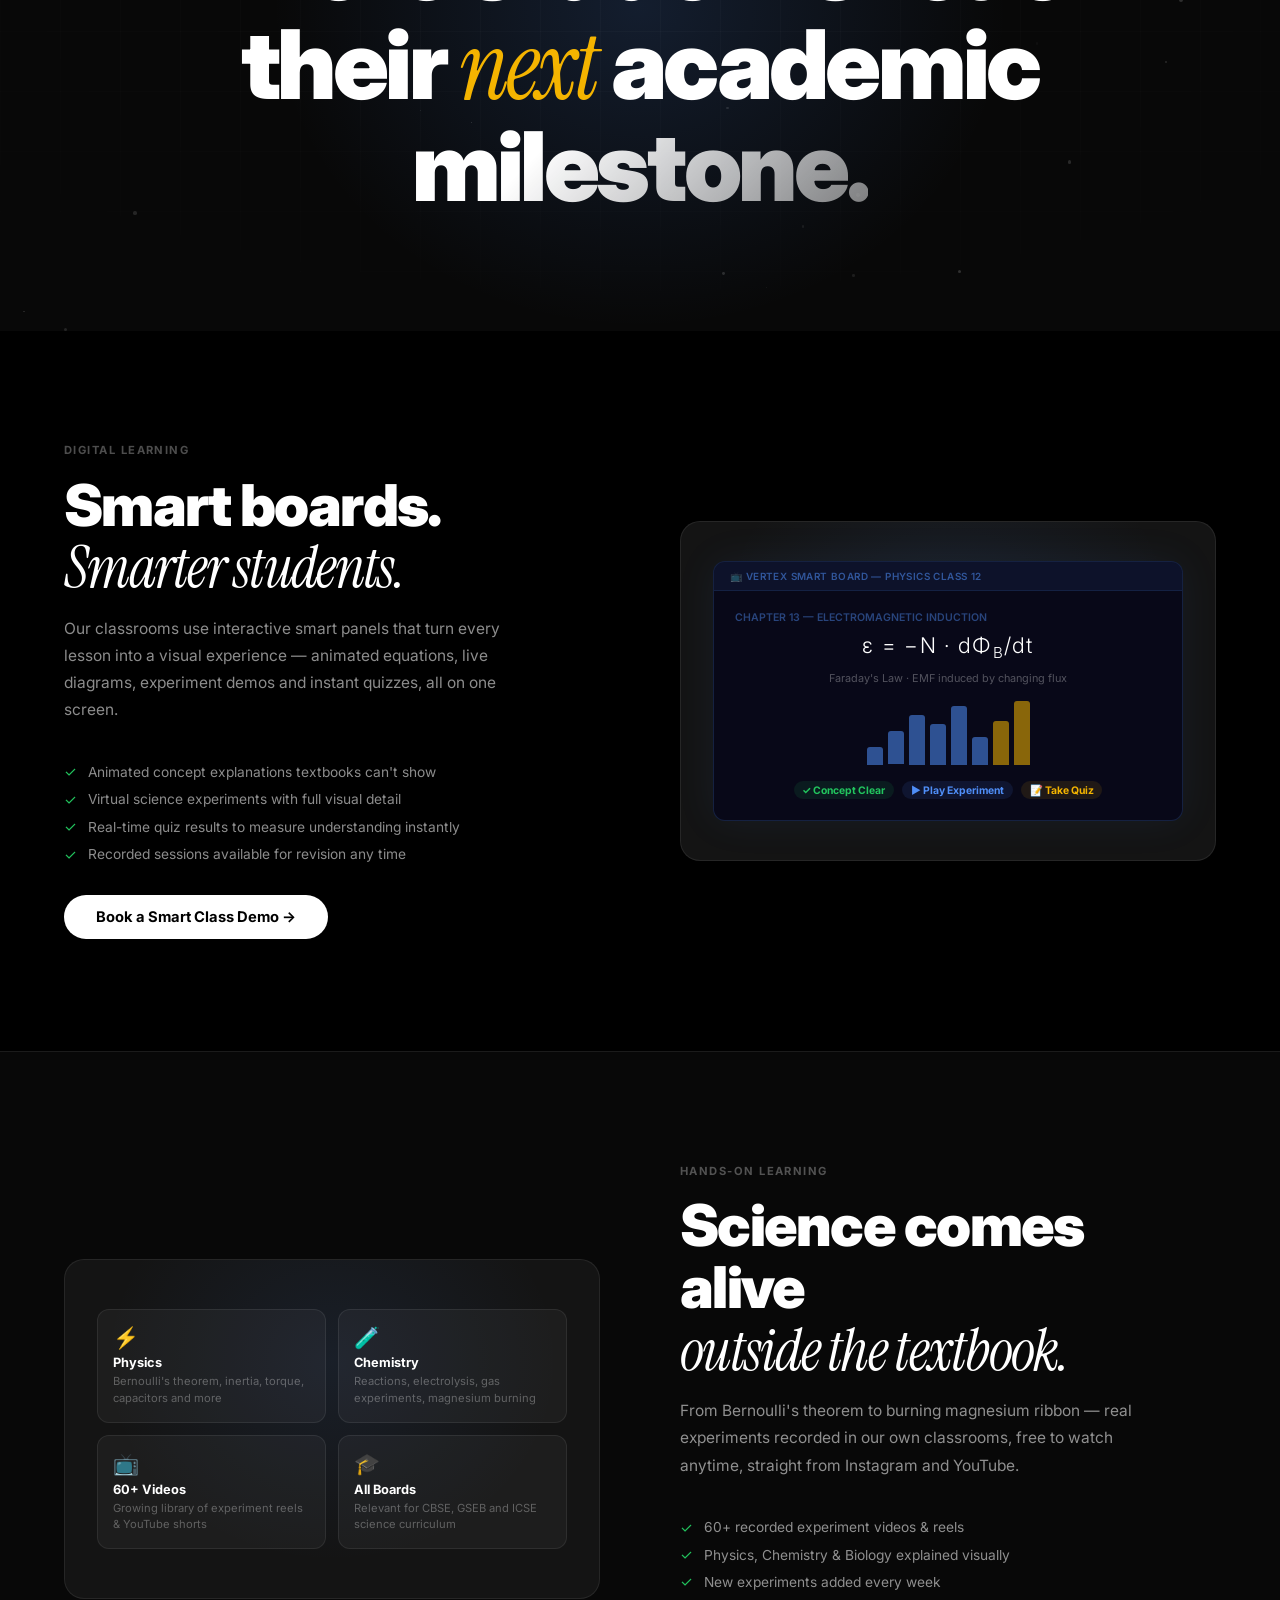
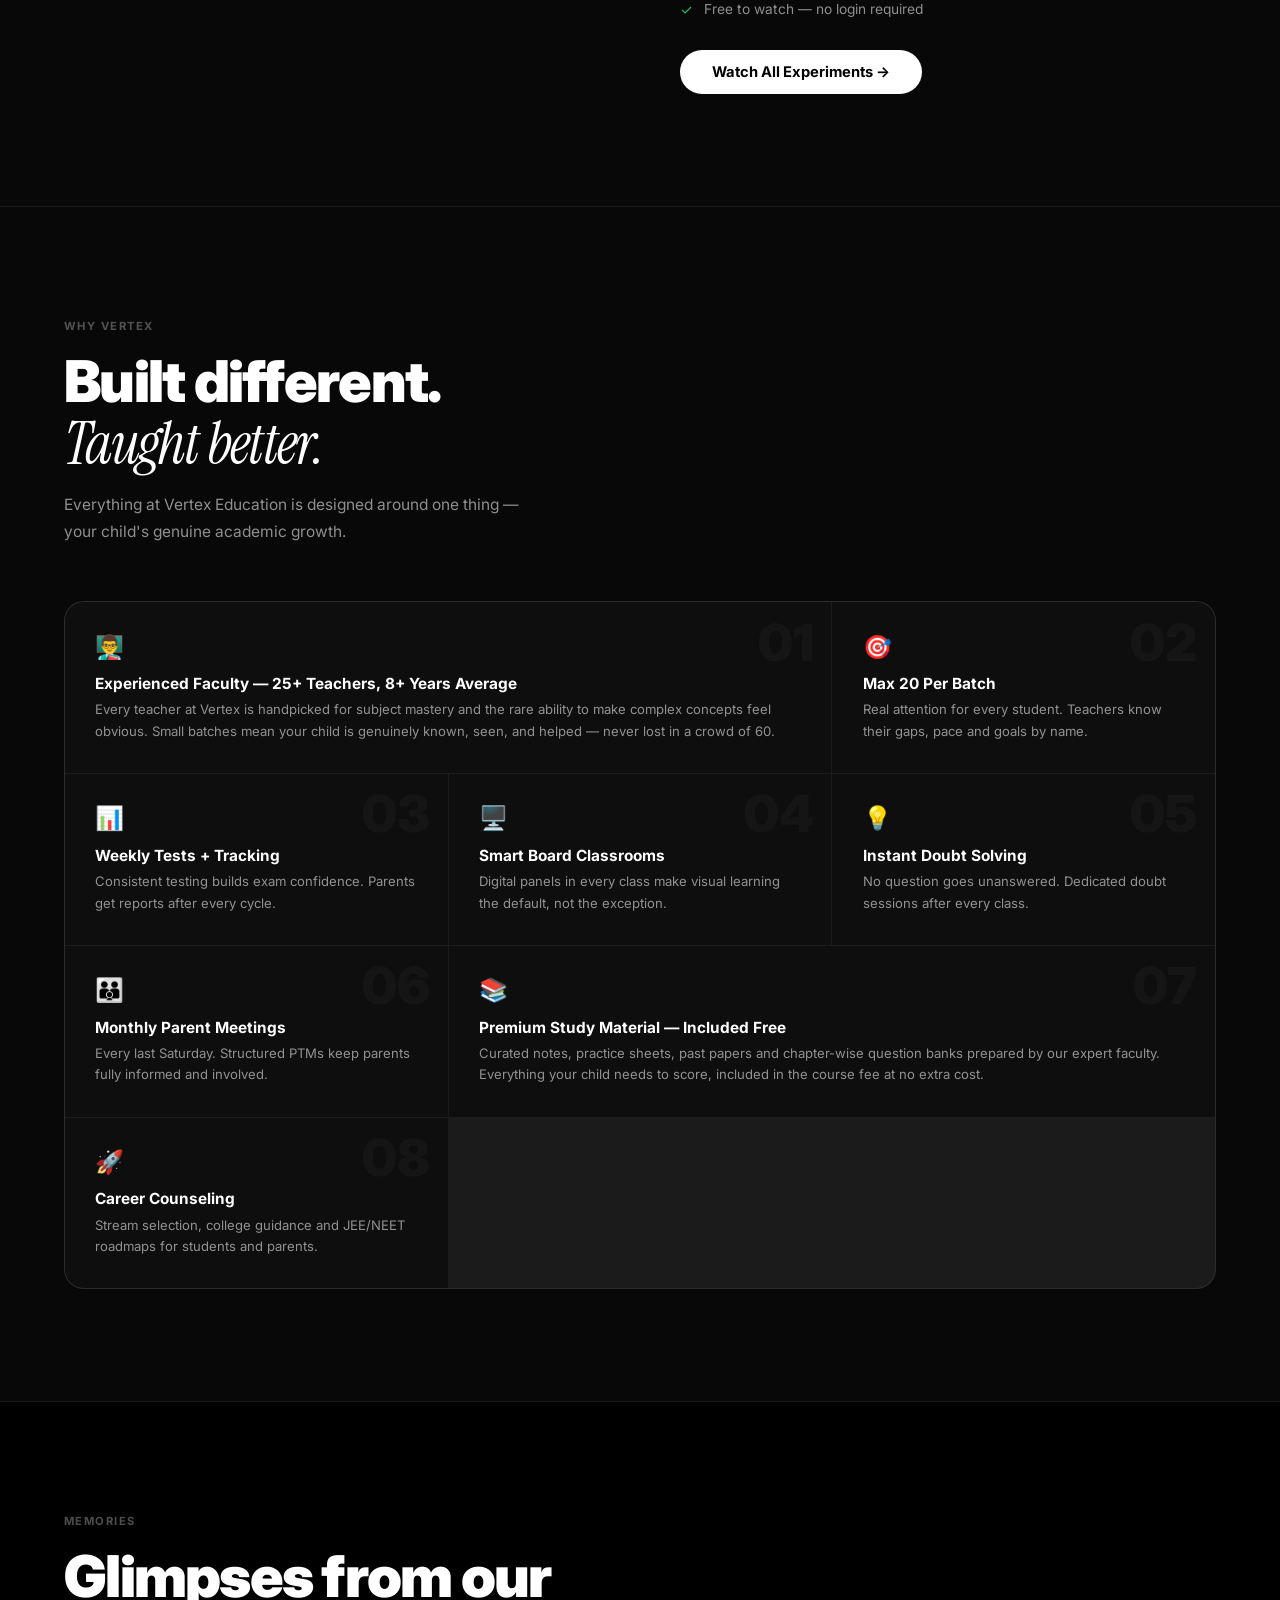
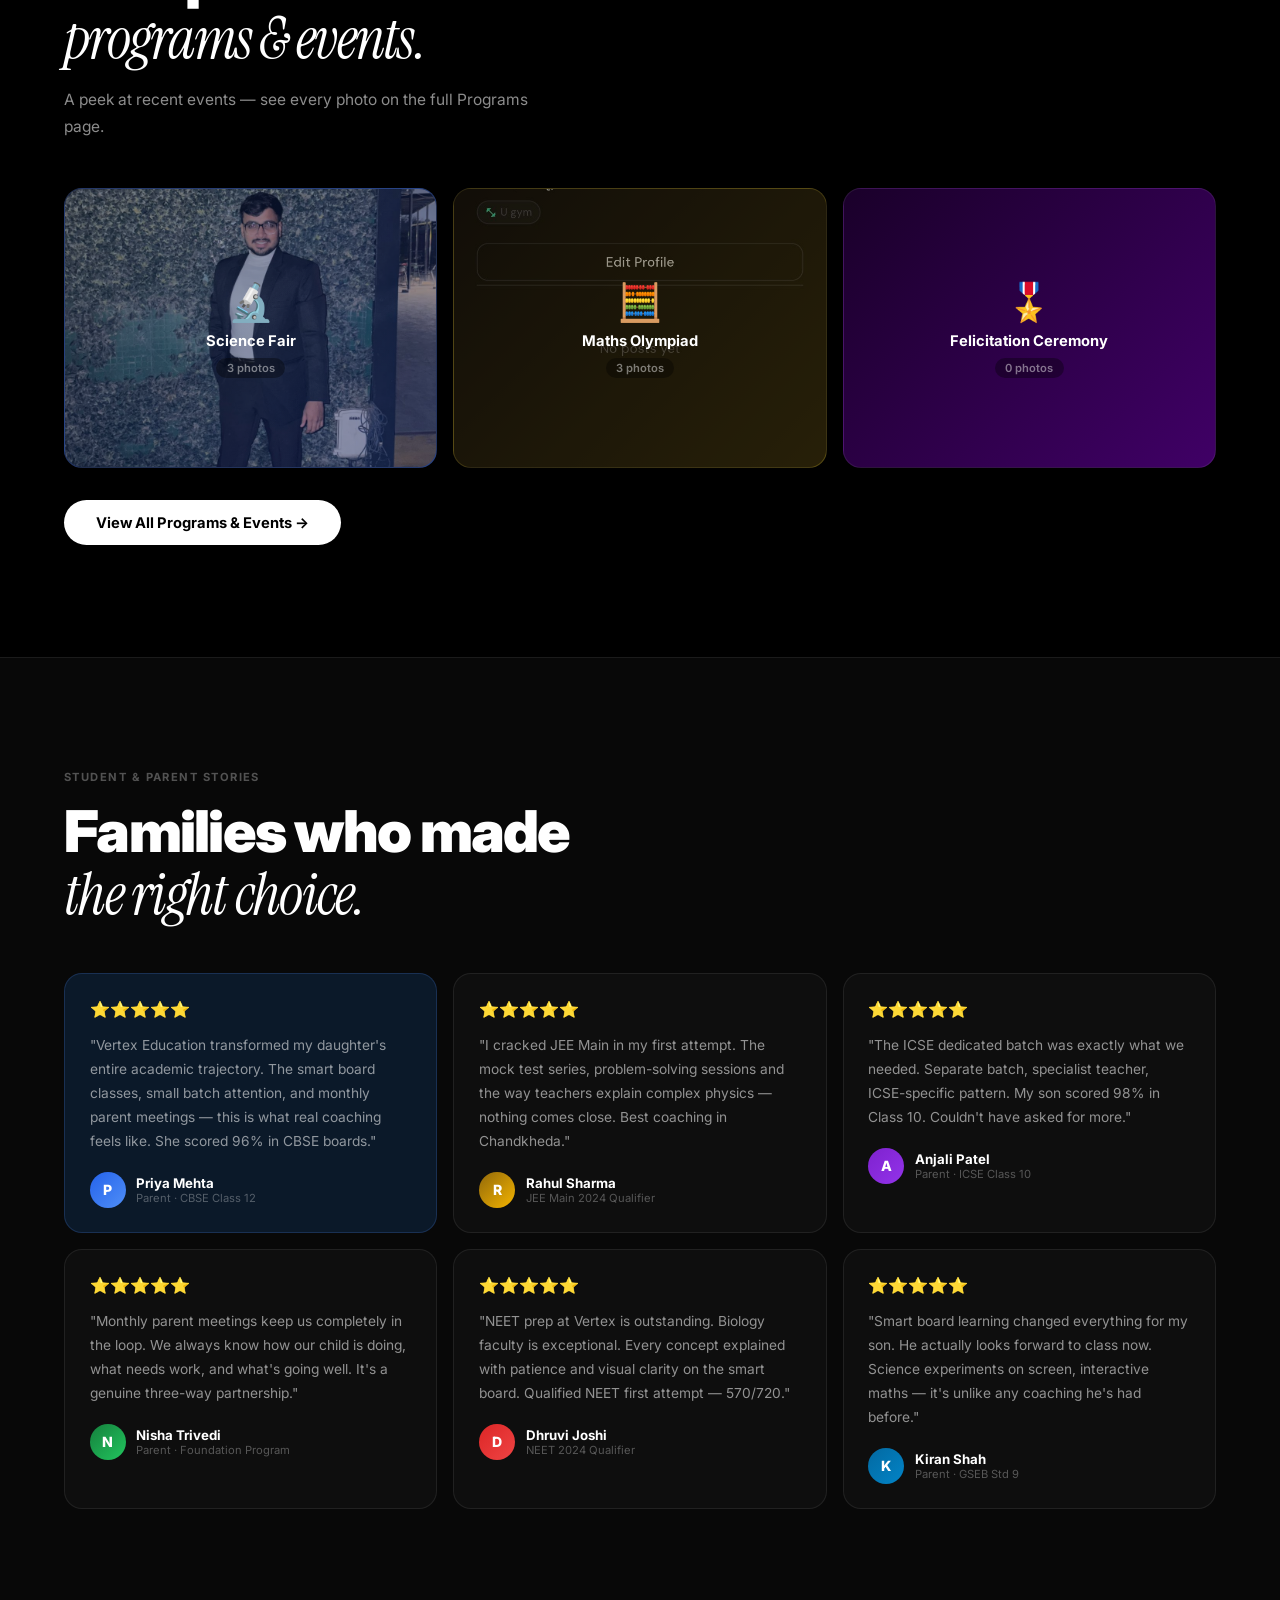
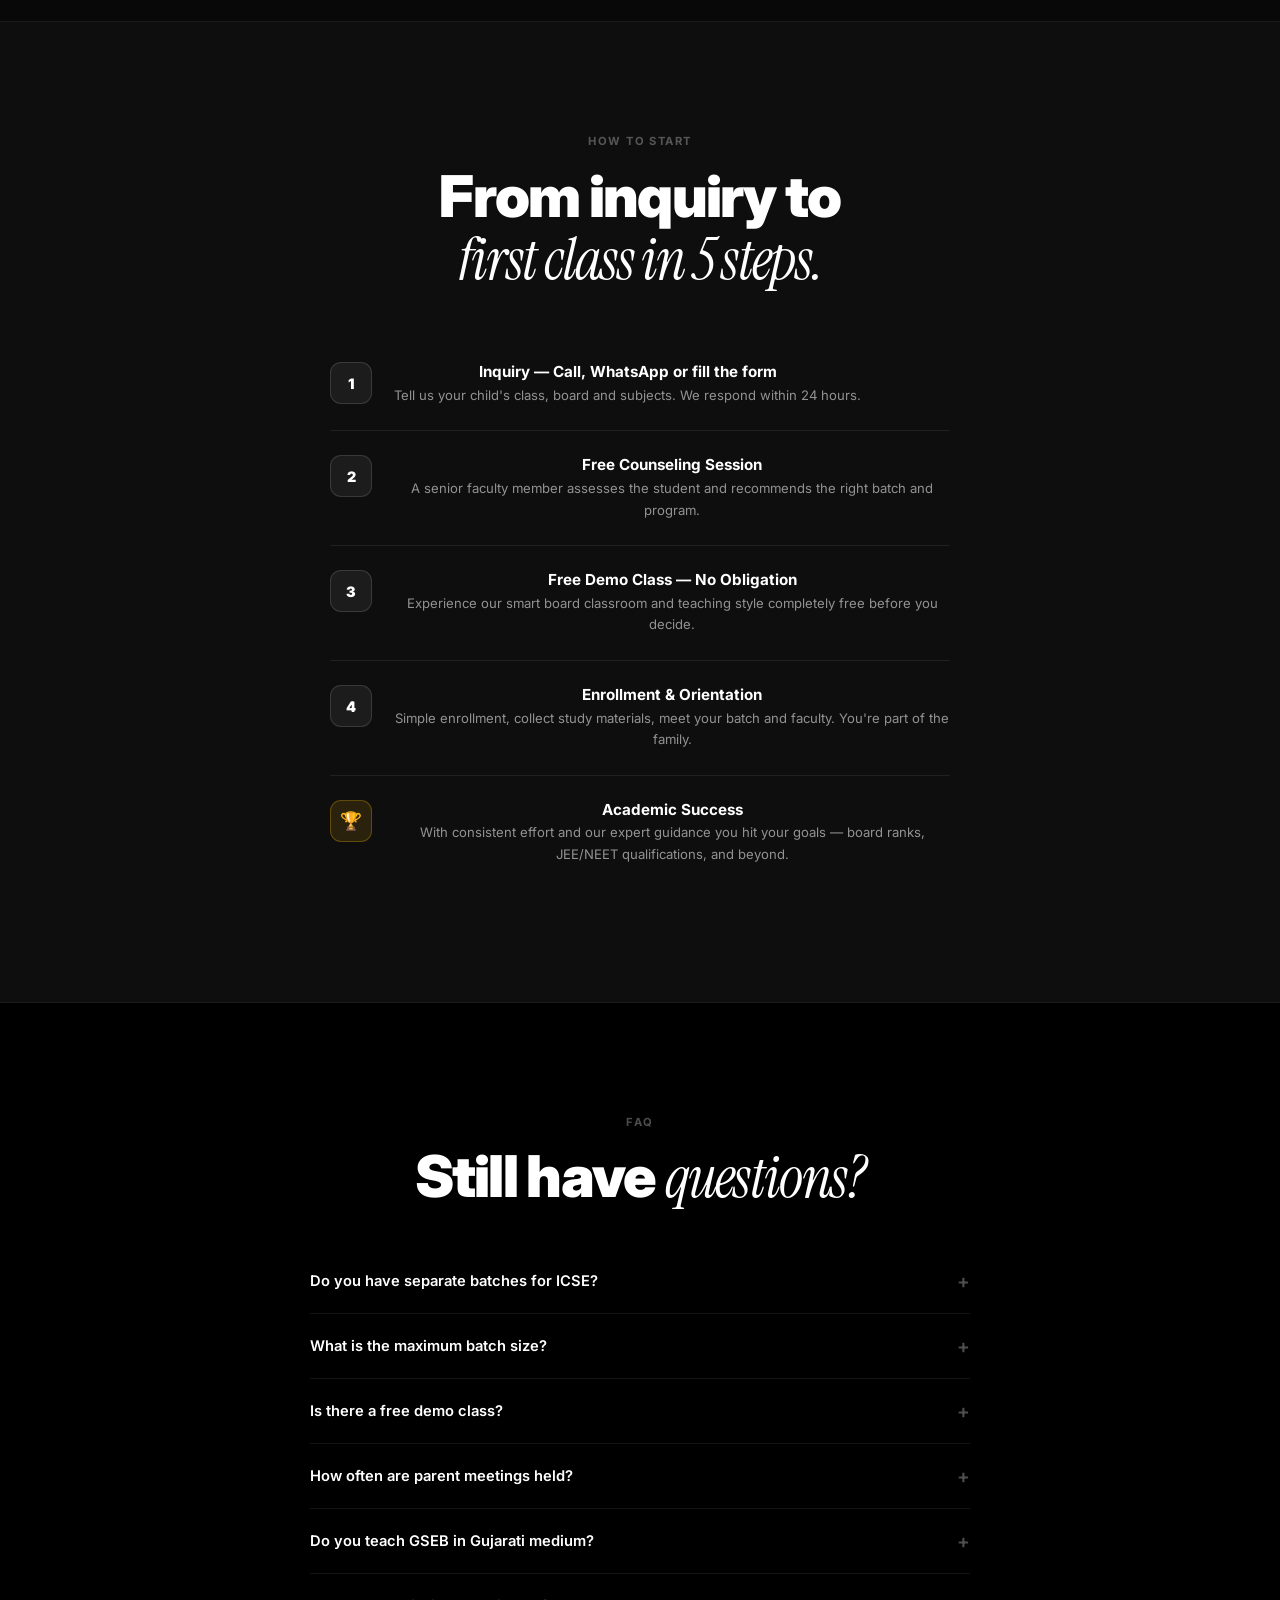
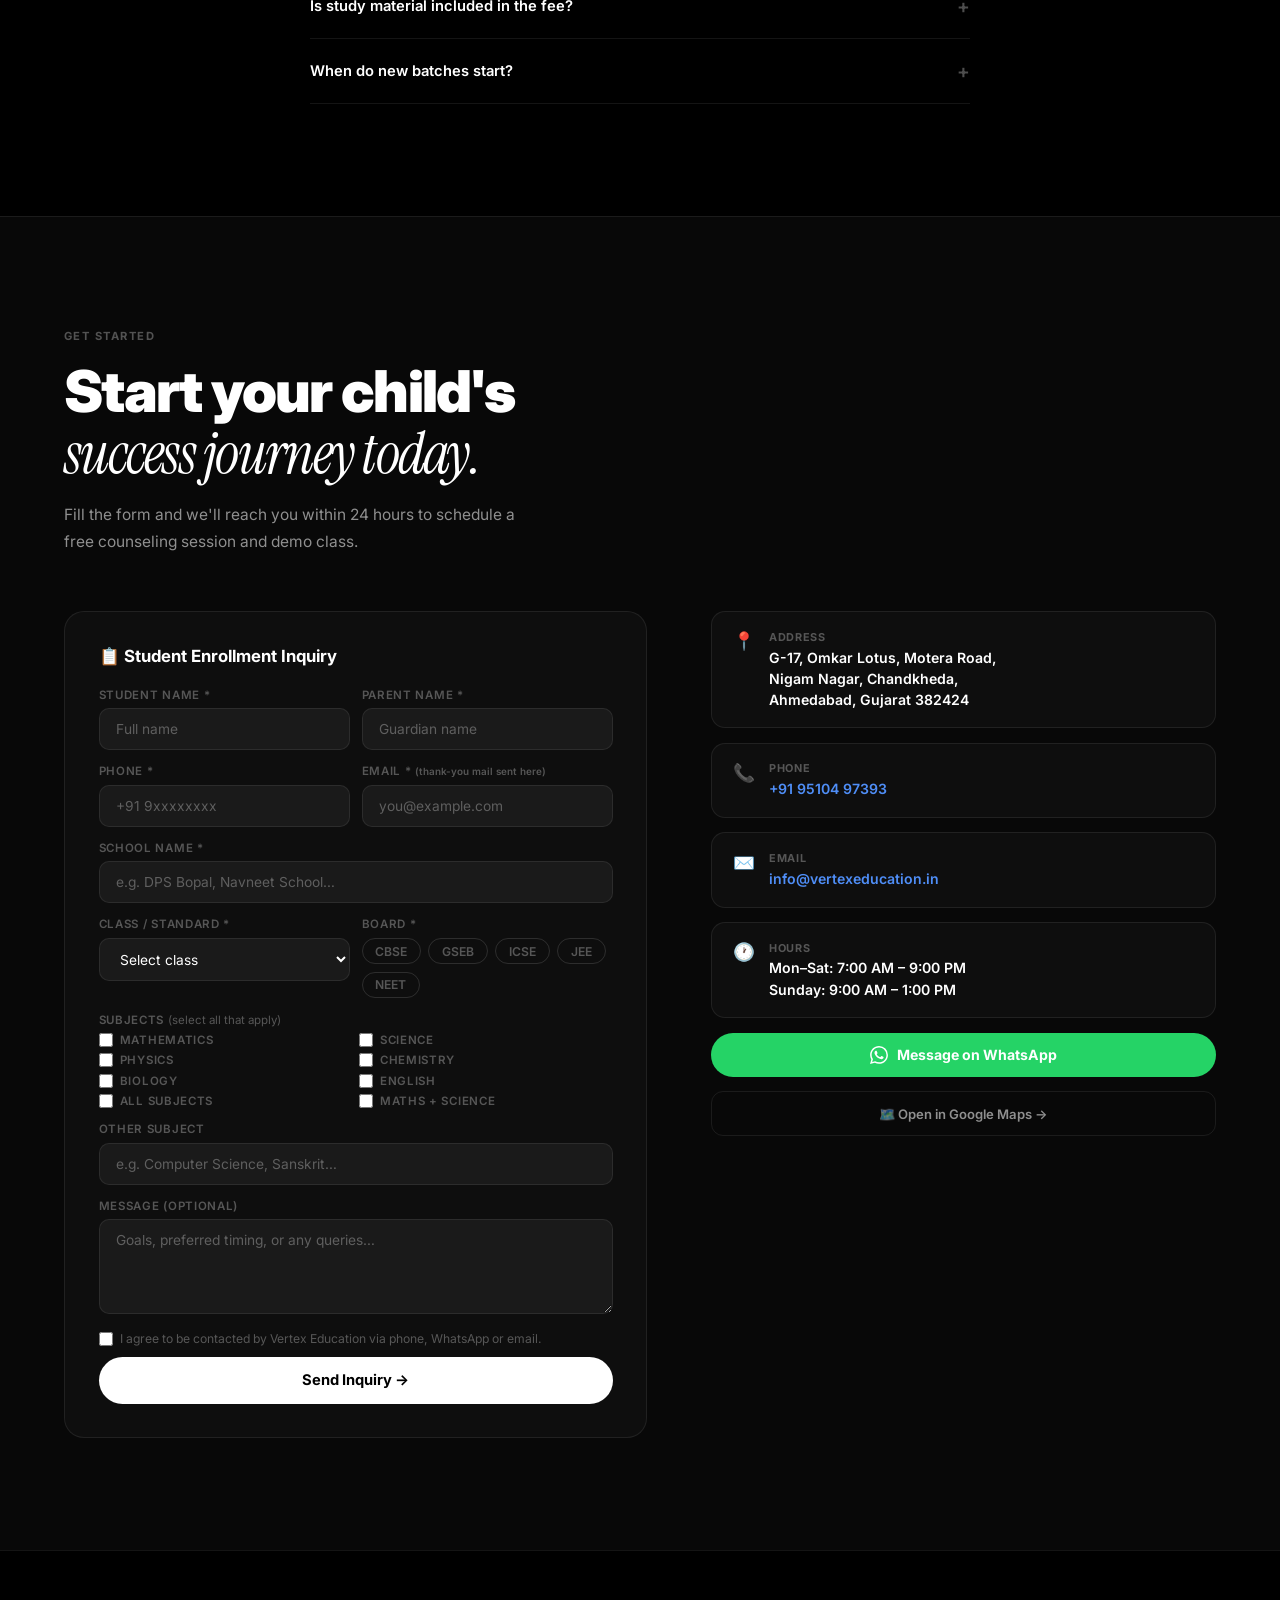
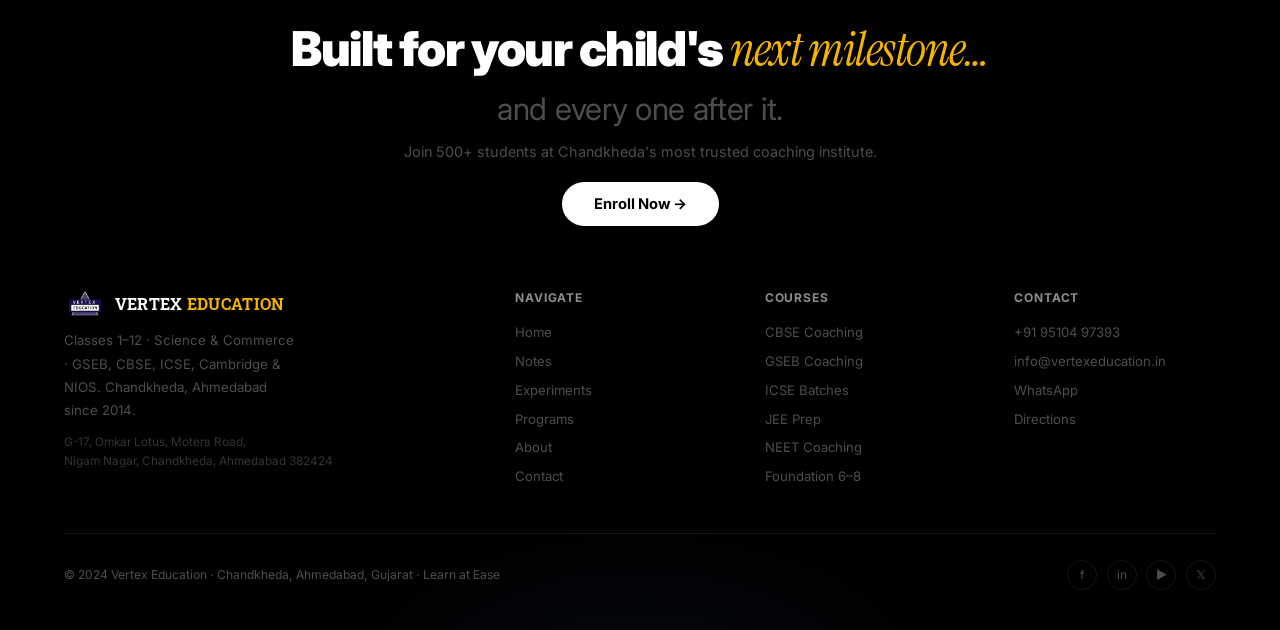
==== commit 6f76f3b7: "student result scrolleradded on top" ====
--- a/index.html
+++ b/index.html
@@ -396,6 +396,20 @@
   <div class="hs-overlay"></div>
   <div class="hs-dots" id="hsDots"></div>
 </section>
+
+<!-- RESULTS SECTION -->
+<section class="sec blk" id="results">
+  <span class="ol rv">Student Achievements</span>
+  <h2 class="sh rv d1">Results that speak.<br><em>Every single year.</em></h2>
+  <p class="sp rv d2">Real marksheets, real students, real success — across CBSE, GSEB, ICSE, JEE and NEET.</p>
+
+  <div class="rscroll rv d3" style="margin-top:2.5rem">
+    <div class="rsfl"></div><div class="rsfr"></div>
+    <div class="rs-track" id="rsTrack"><!-- cards generated by script from results-data.js --></div>
+  </div>
+</section>
+
+<hr class="sep"/>
 
 <!-- HERO -->
 <section class="hero" id="home">
@@ -481,20 +495,6 @@
         </div>
       </a>
     </div>
-  </div>
-</section>
-
-<hr class="sep"/>
-
-<!-- RESULTS SECTION -->
-<section class="sec blk" id="results">
-  <span class="ol rv">Student Achievements</span>
-  <h2 class="sh rv d1">Results that speak.<br><em>Every single year.</em></h2>
-  <p class="sp rv d2">Real marksheets, real students, real success — across CBSE, GSEB, ICSE, JEE and NEET.</p>
-
-  <div class="rscroll rv d3" style="margin-top:2.5rem">
-    <div class="rsfl"></div><div class="rsfr"></div>
-    <div class="rs-track" id="rsTrack"><!-- cards generated by script from results-data.js --></div>
   </div>
 </section>
 
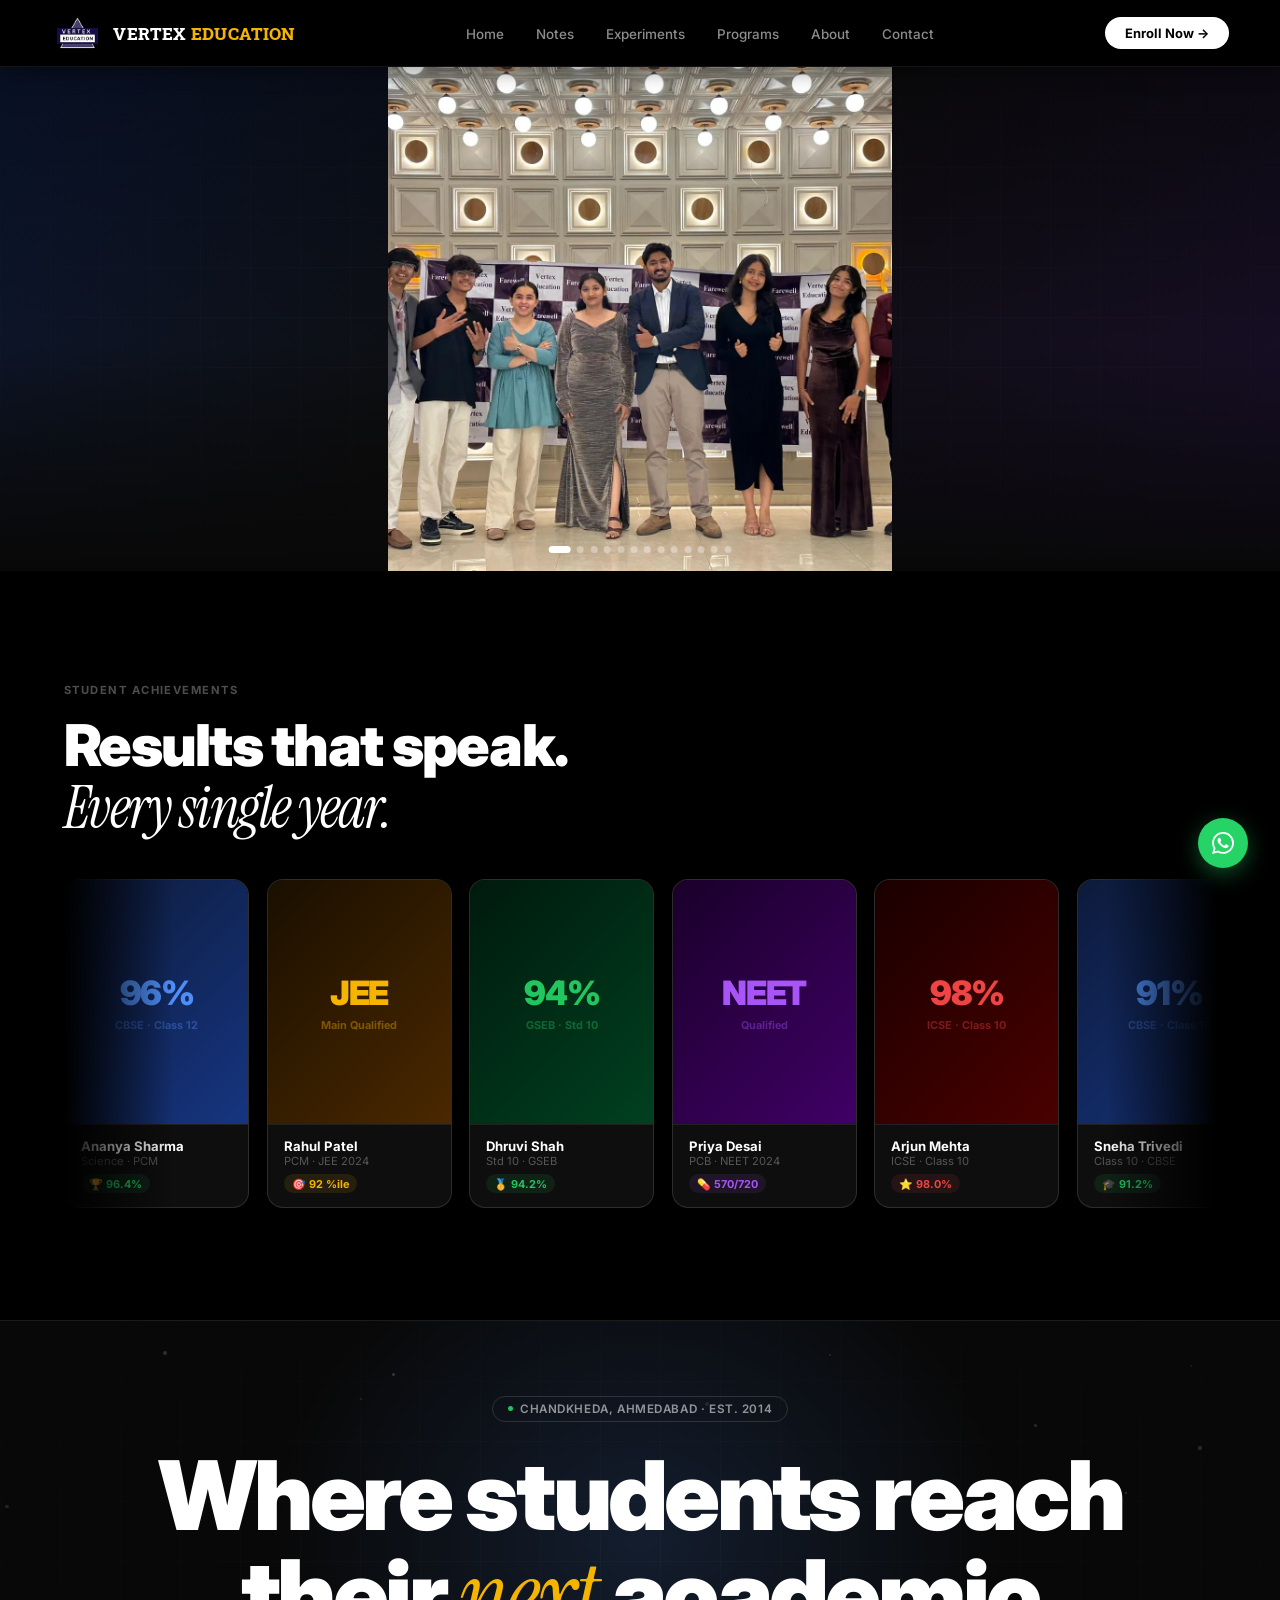
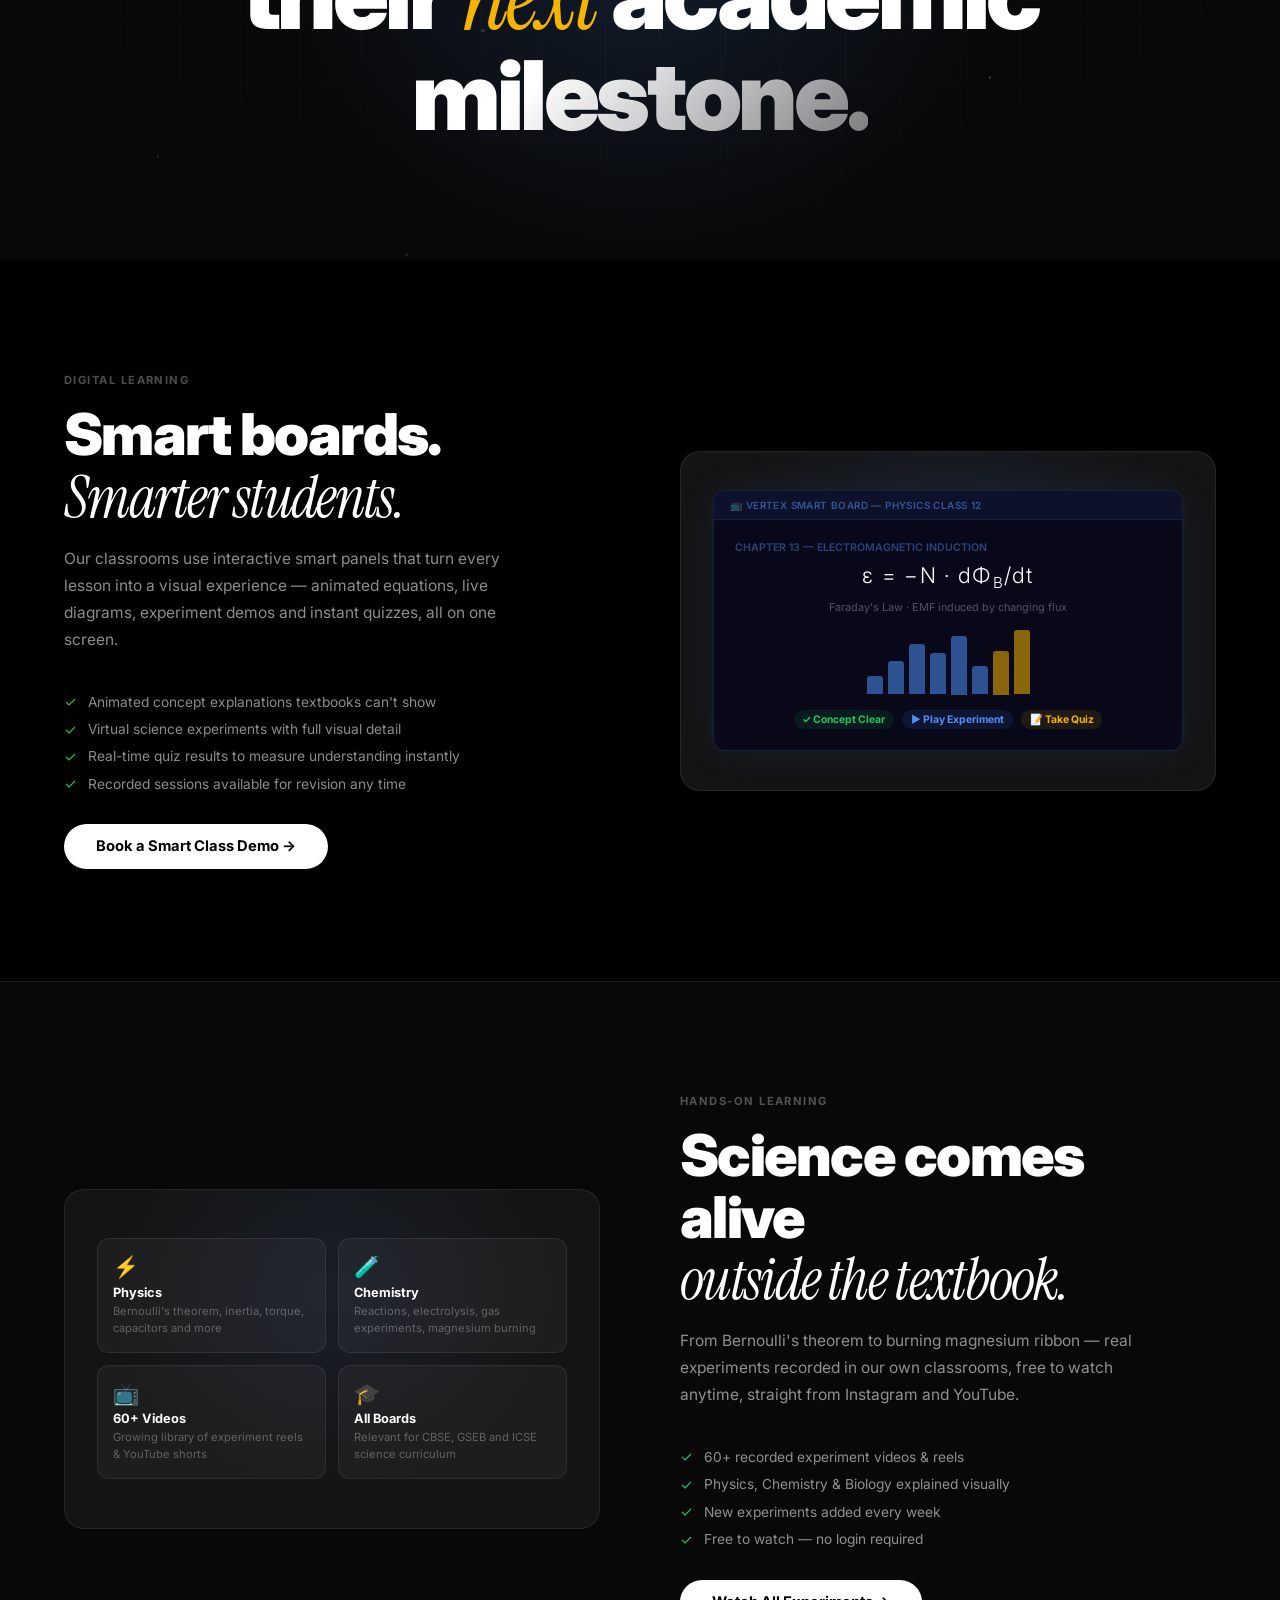
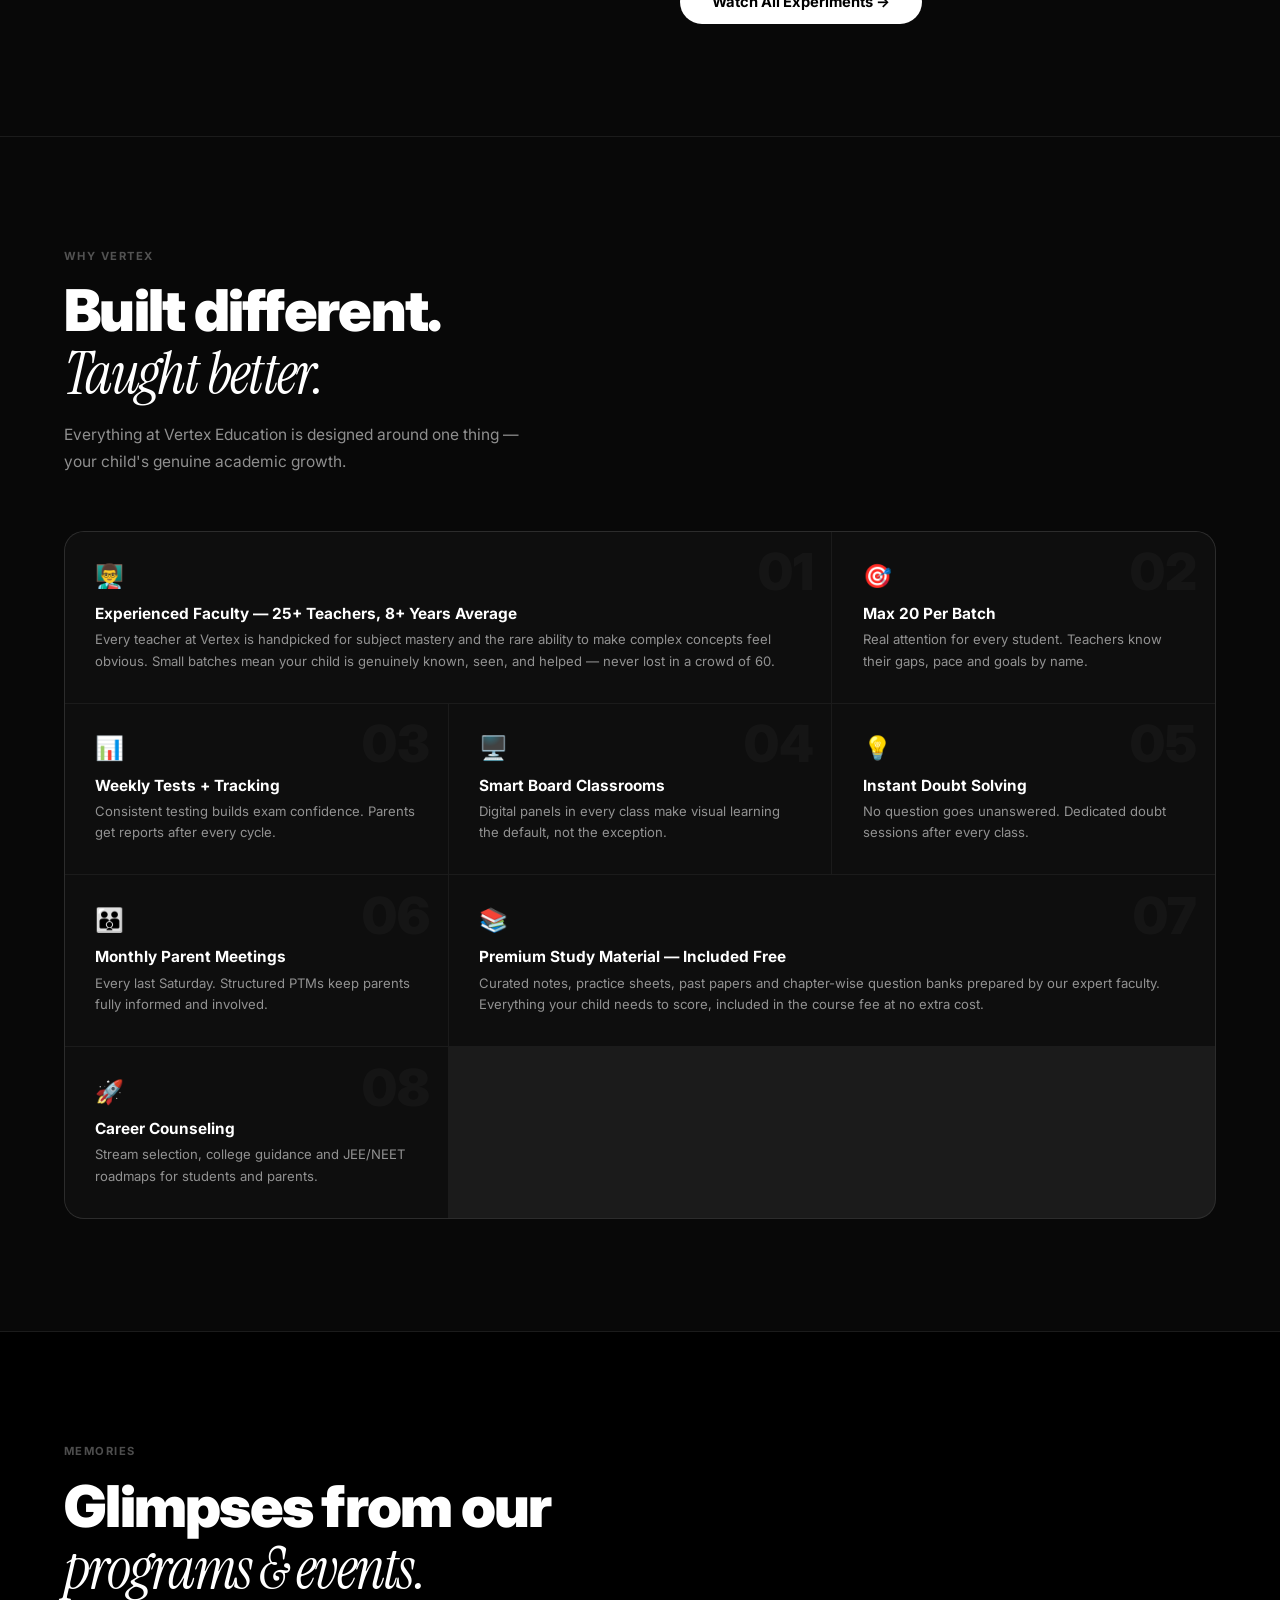
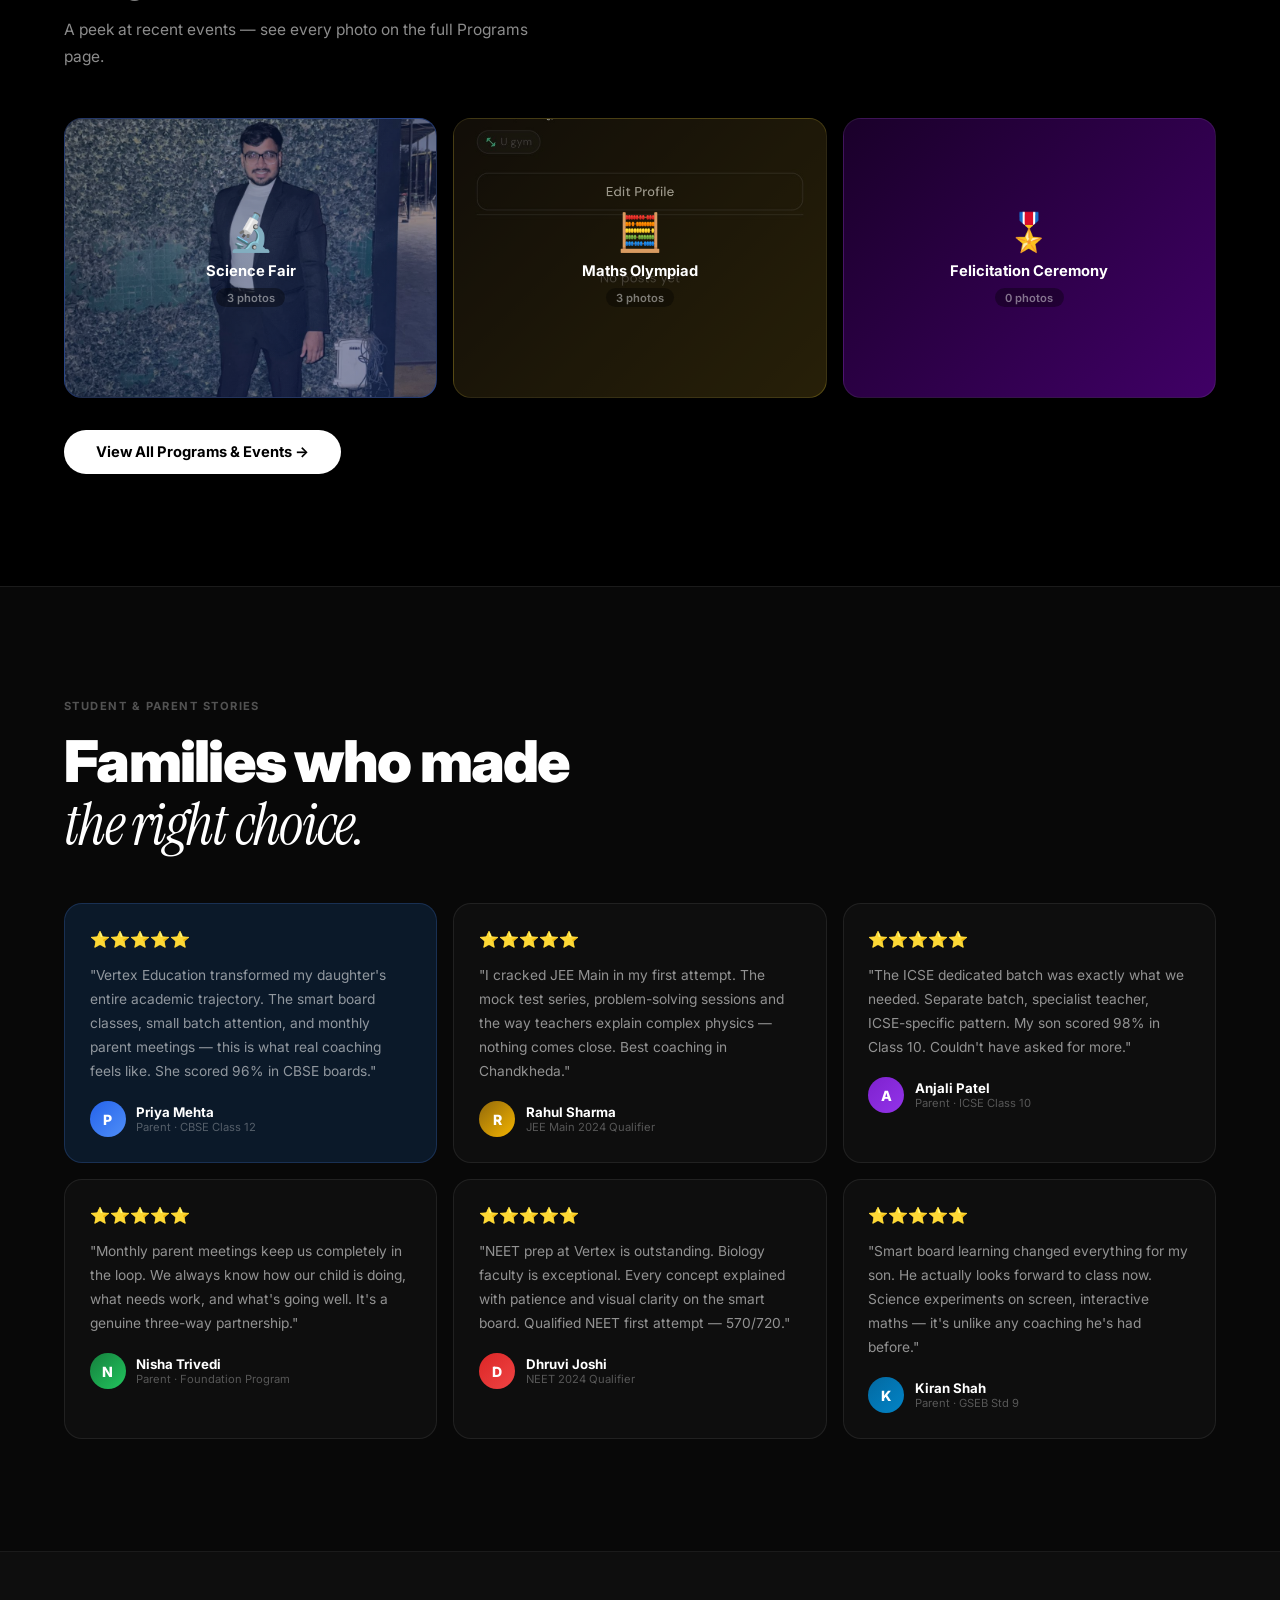
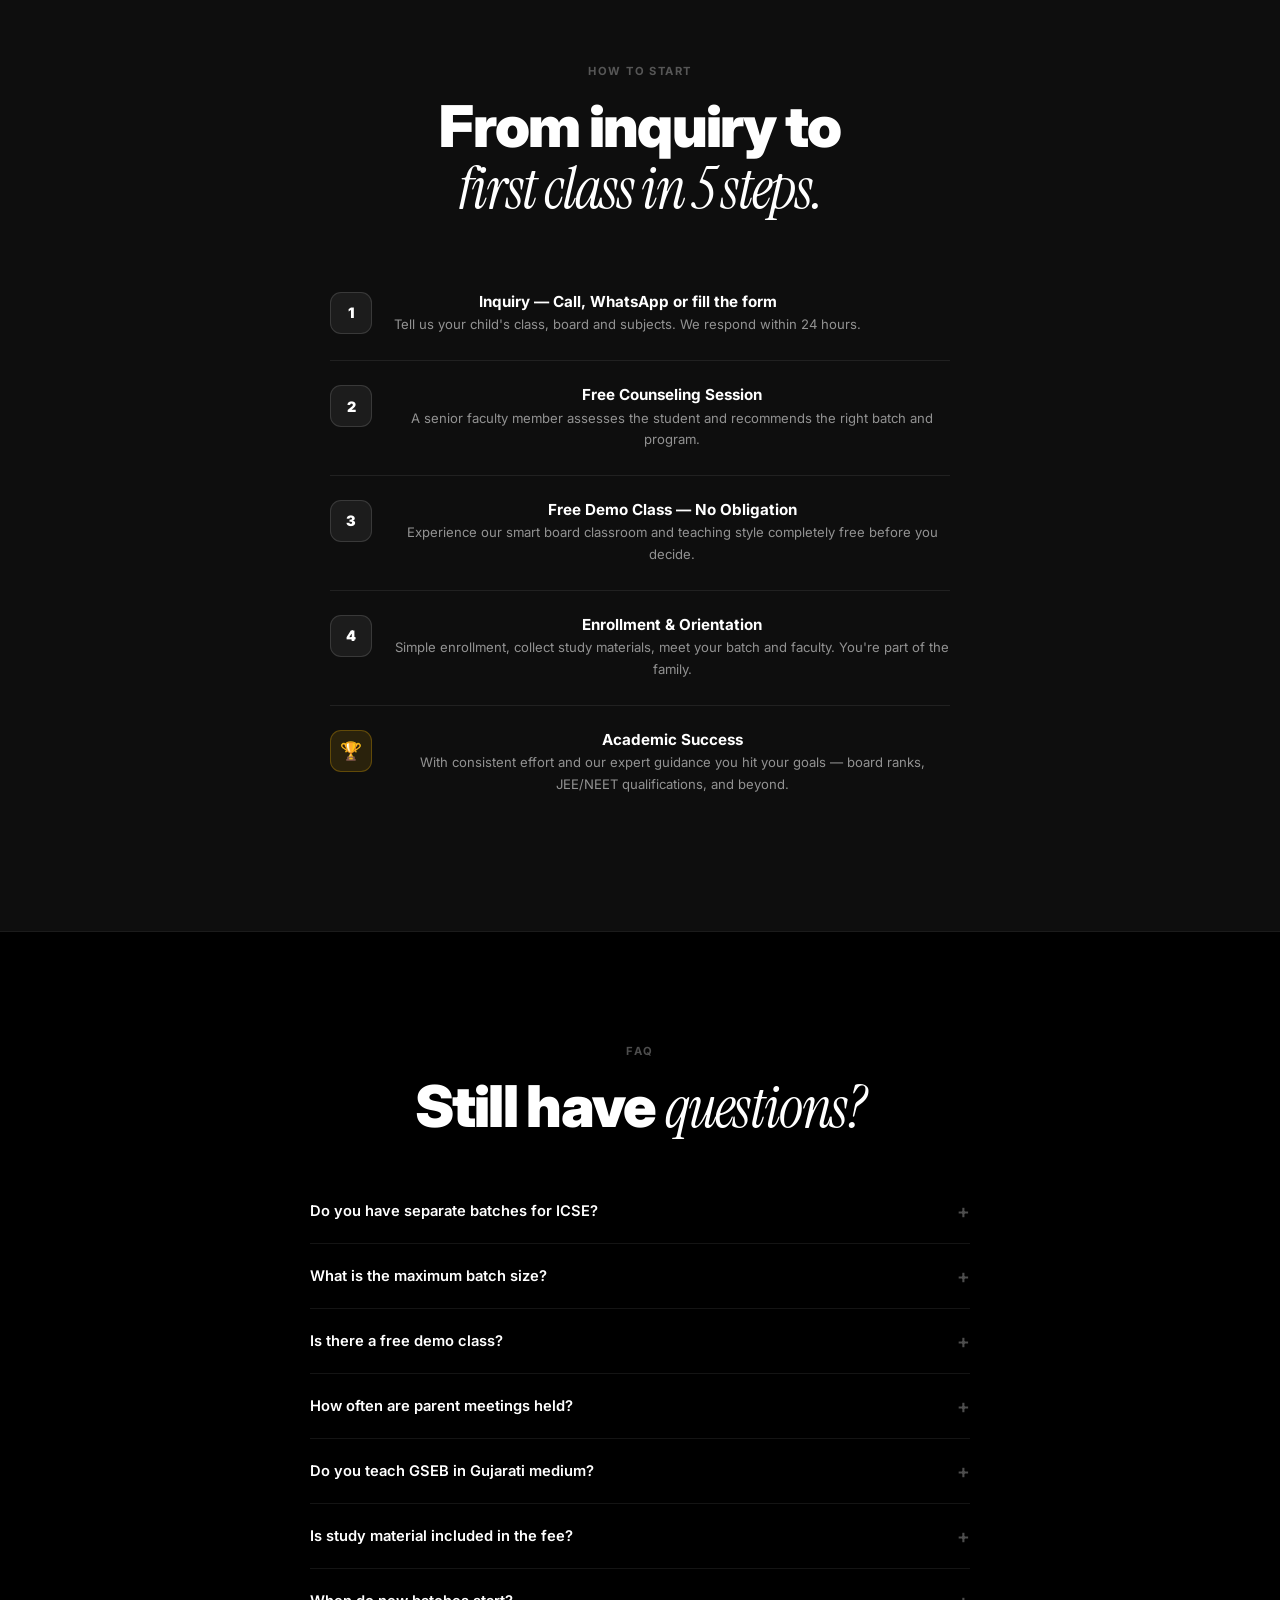
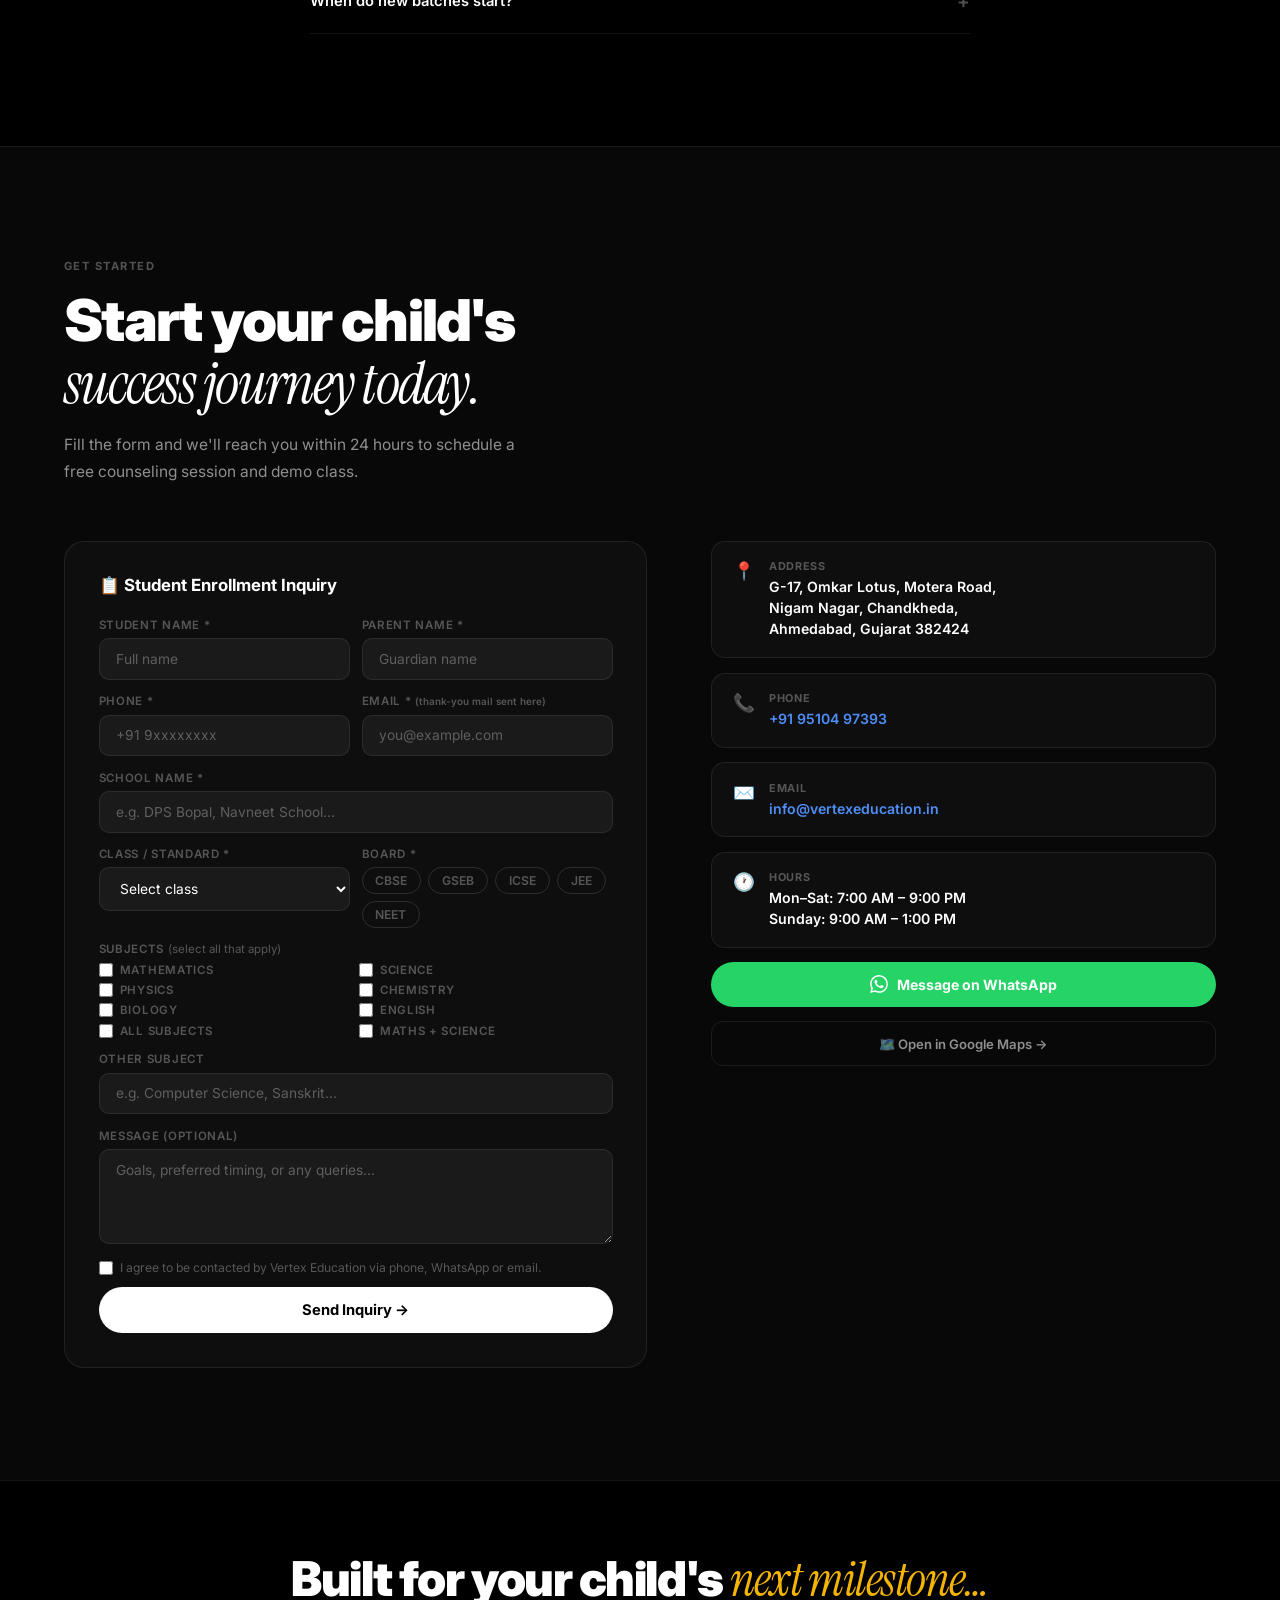
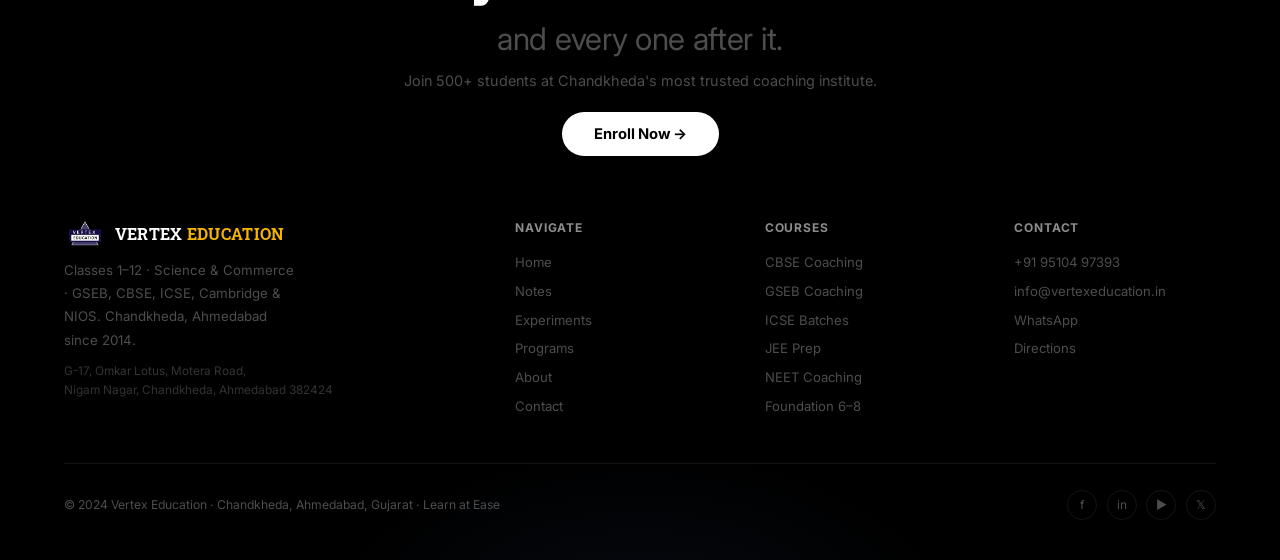
==== commit 4791b342: "student result scrolleradded on" ====
--- a/index.html
+++ b/index.html
@@ -401,8 +401,6 @@
 <section class="sec blk" id="results">
   <span class="ol rv">Student Achievements</span>
   <h2 class="sh rv d1">Results that speak.<br><em>Every single year.</em></h2>
-  <p class="sp rv d2">Real marksheets, real students, real success — across CBSE, GSEB, ICSE, JEE and NEET.</p>
-
   <div class="rscroll rv d3" style="margin-top:2.5rem">
     <div class="rsfl"></div><div class="rsfr"></div>
     <div class="rs-track" id="rsTrack"><!-- cards generated by script from results-data.js --></div>
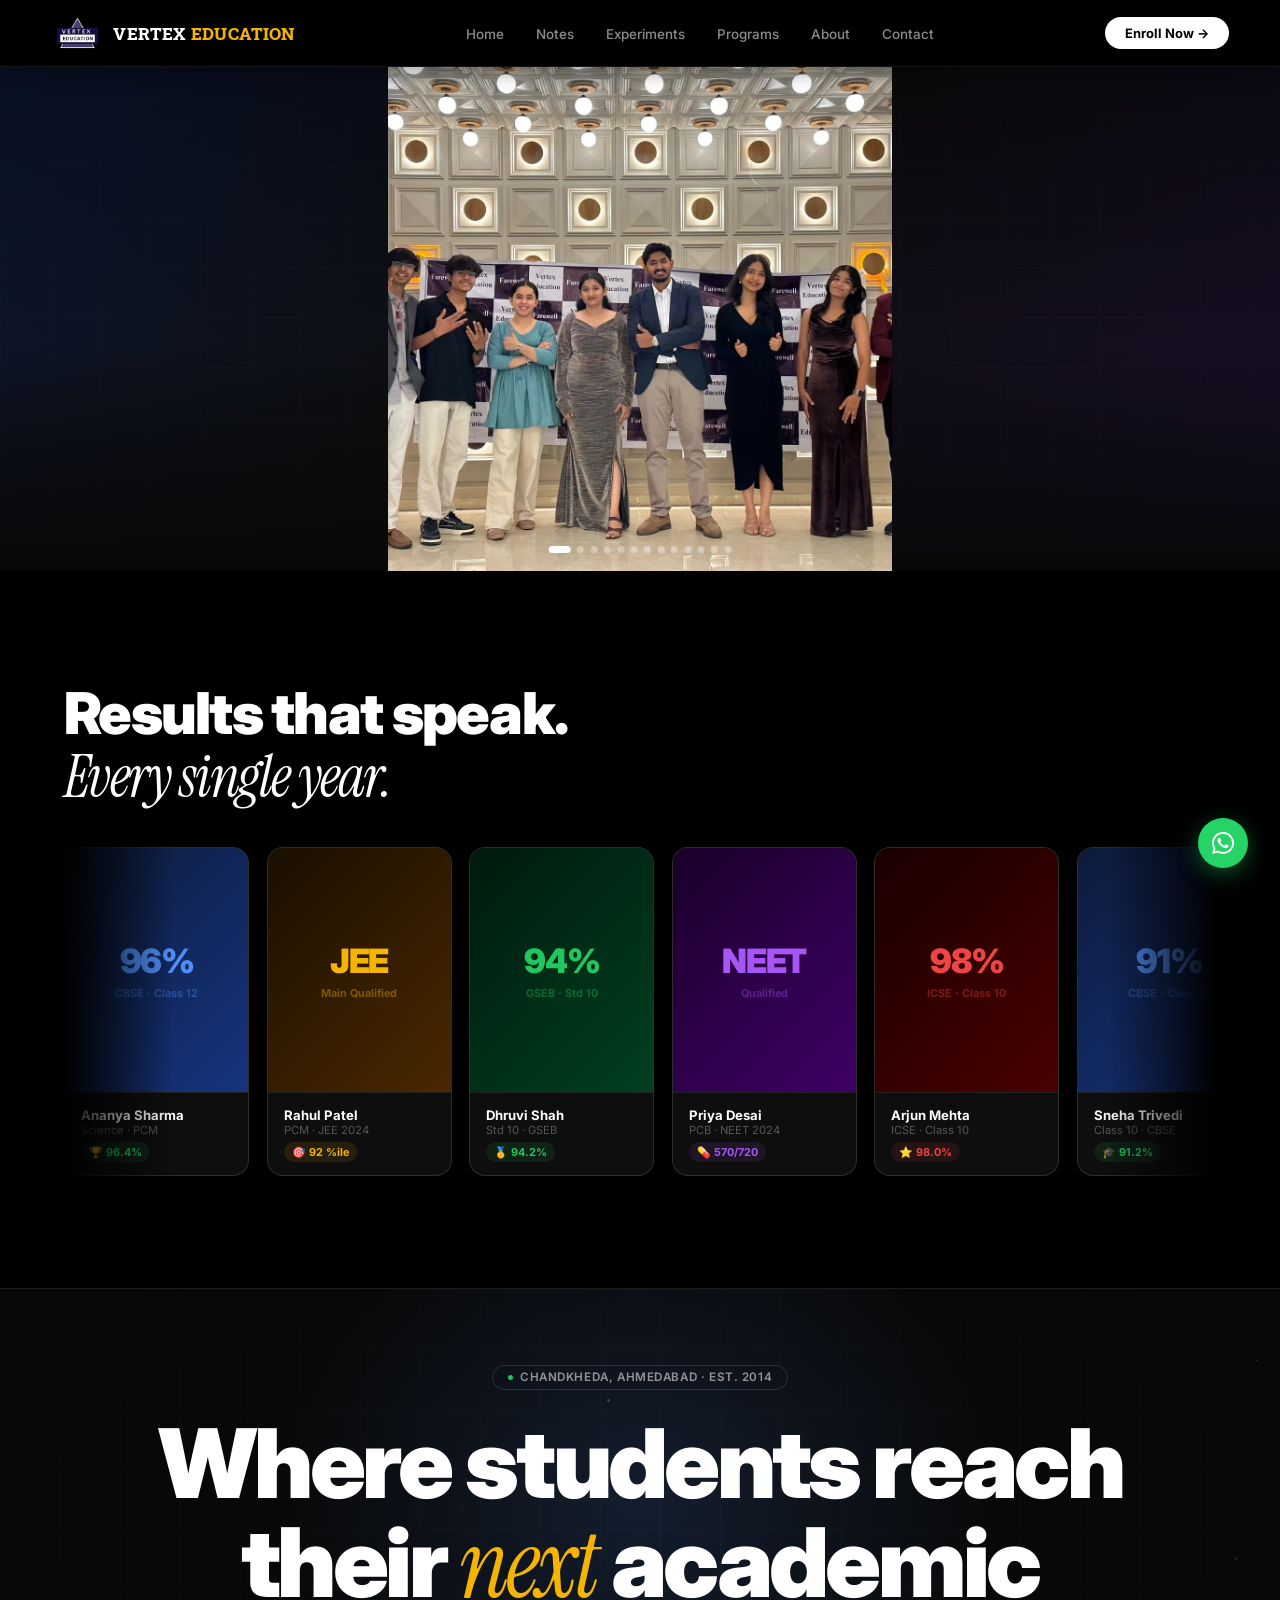
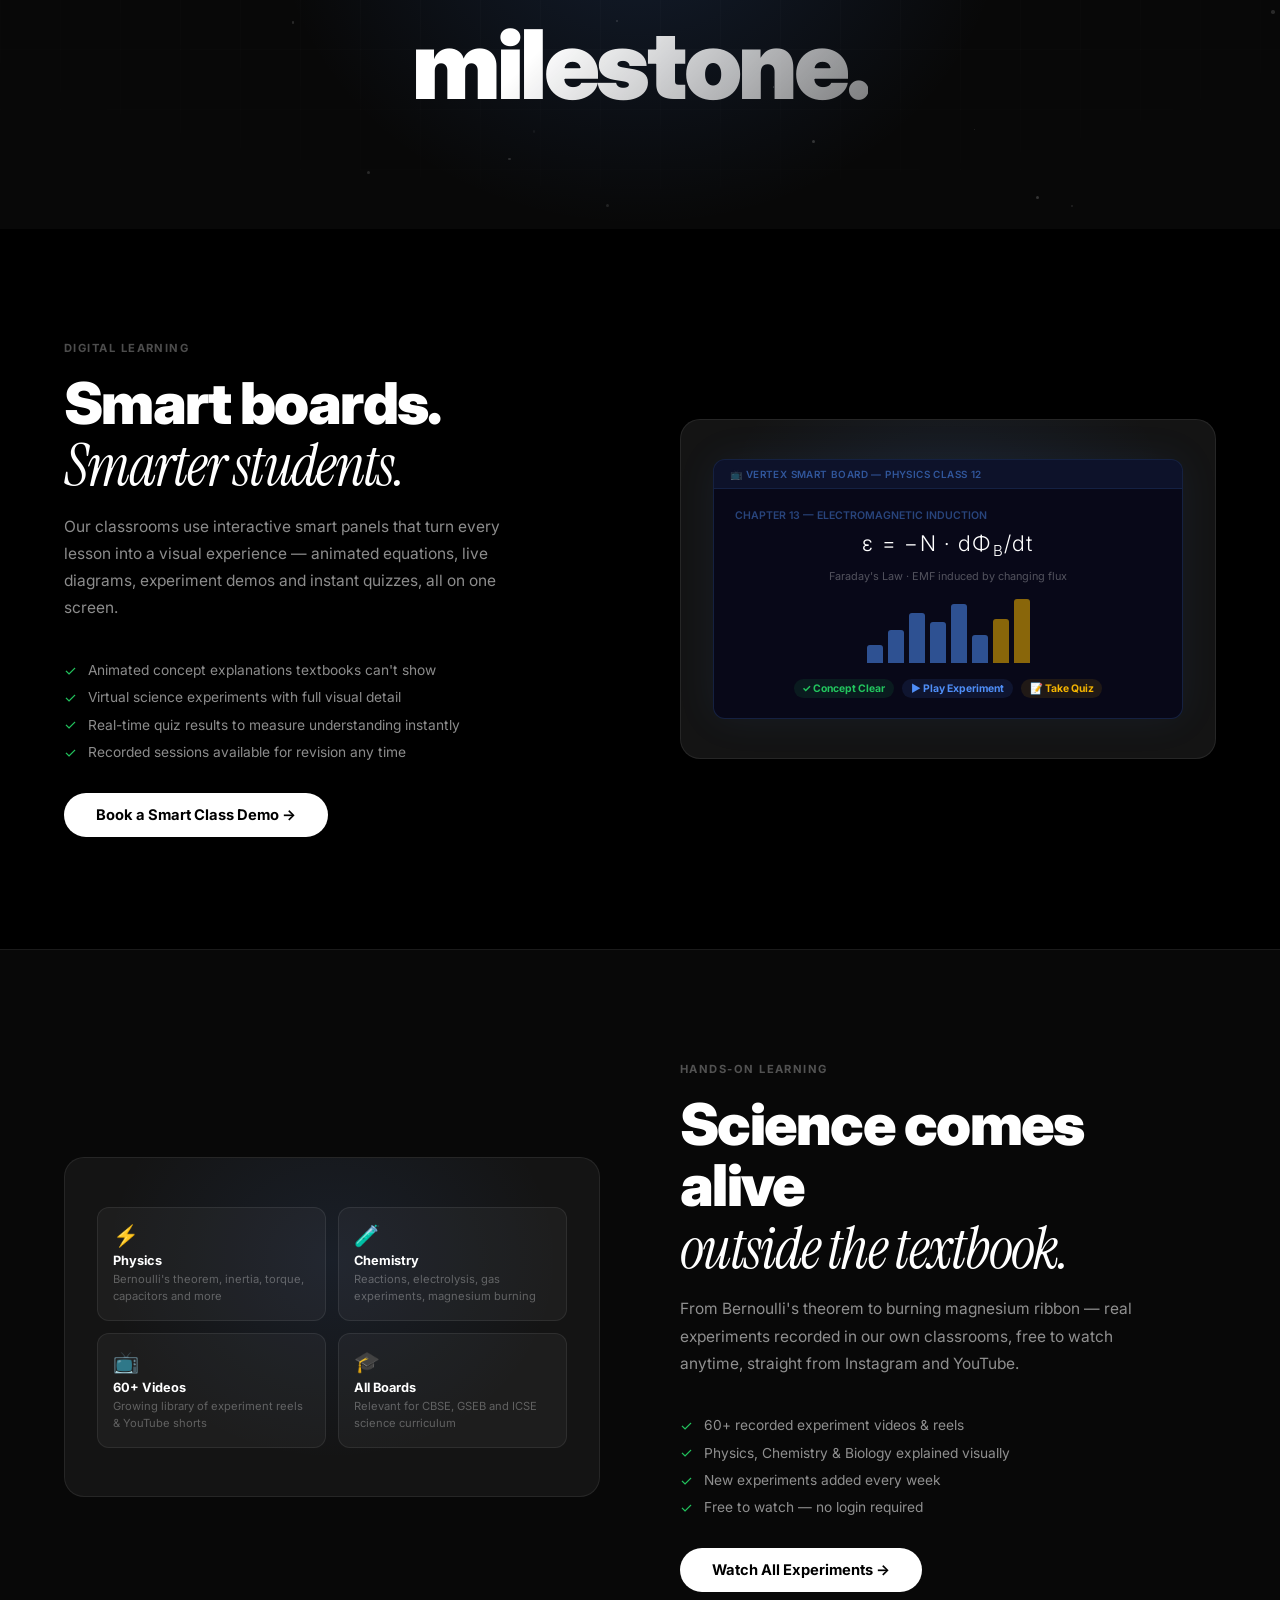
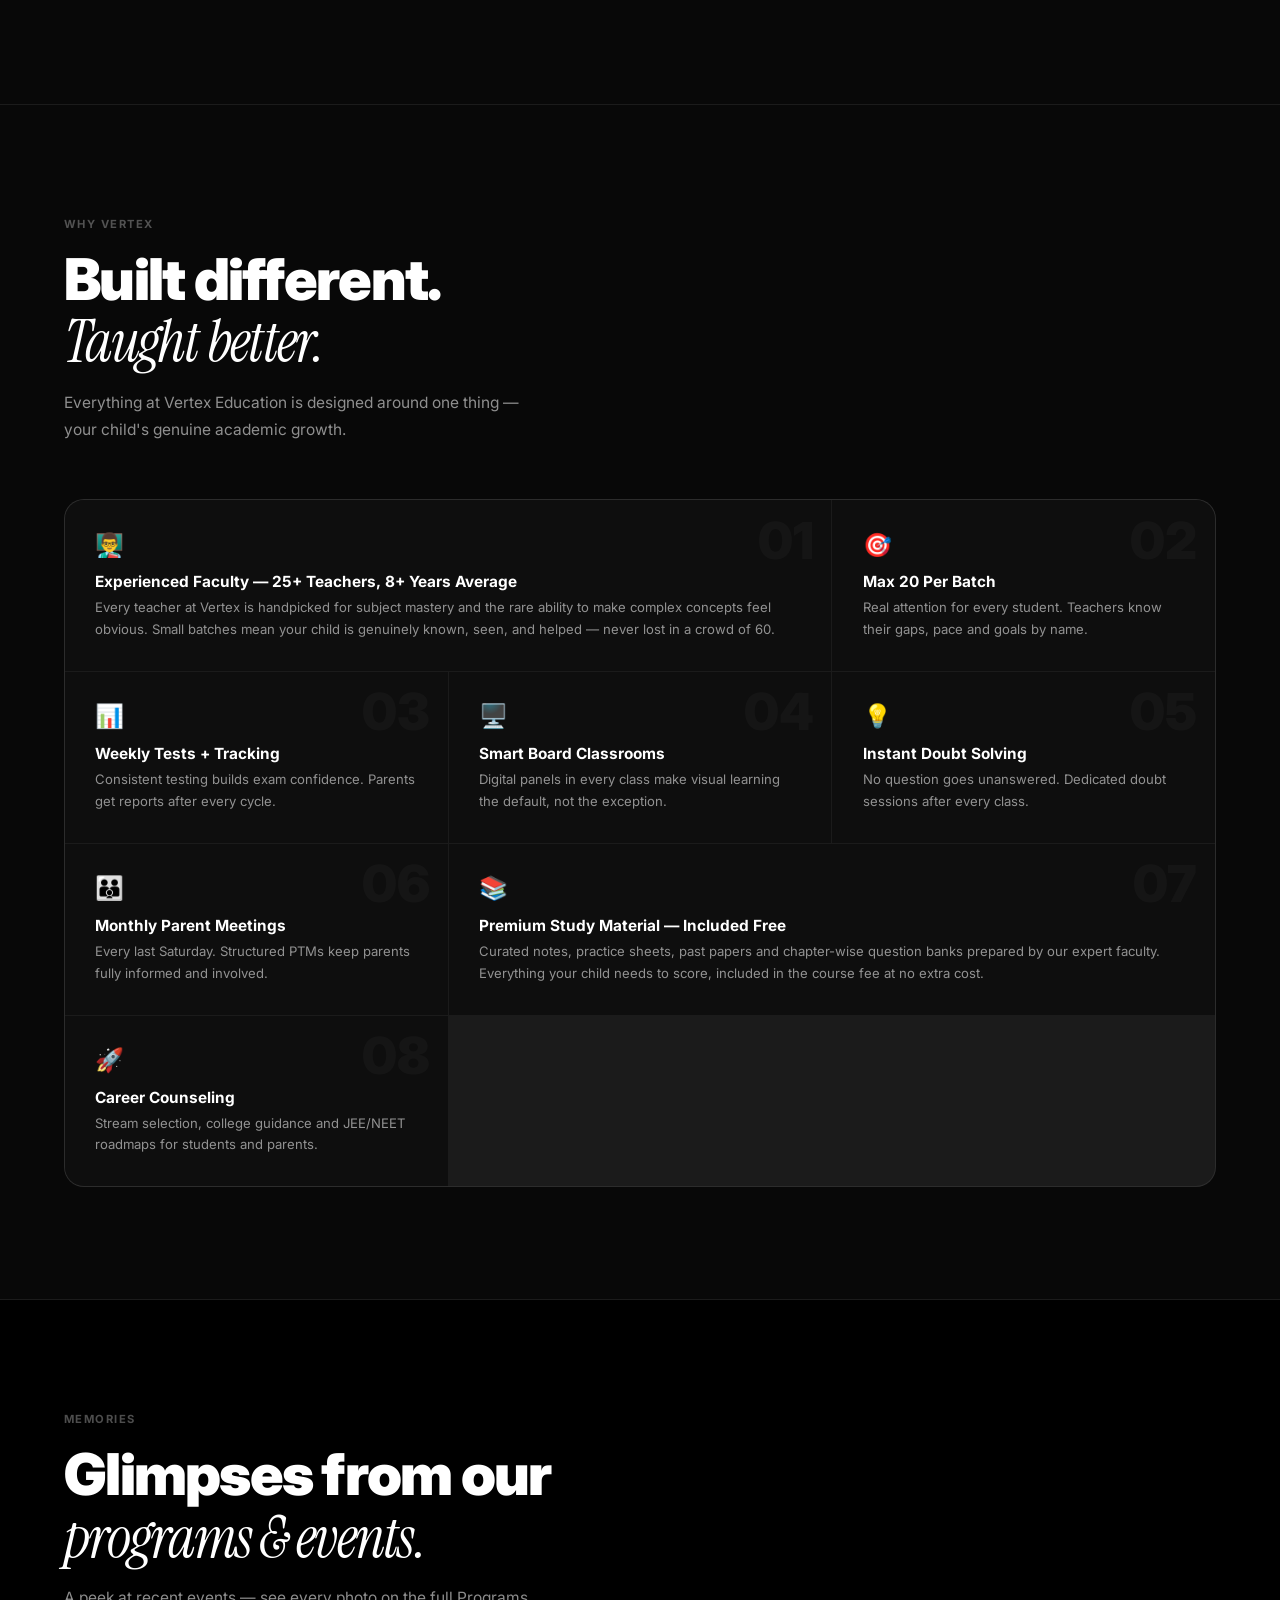
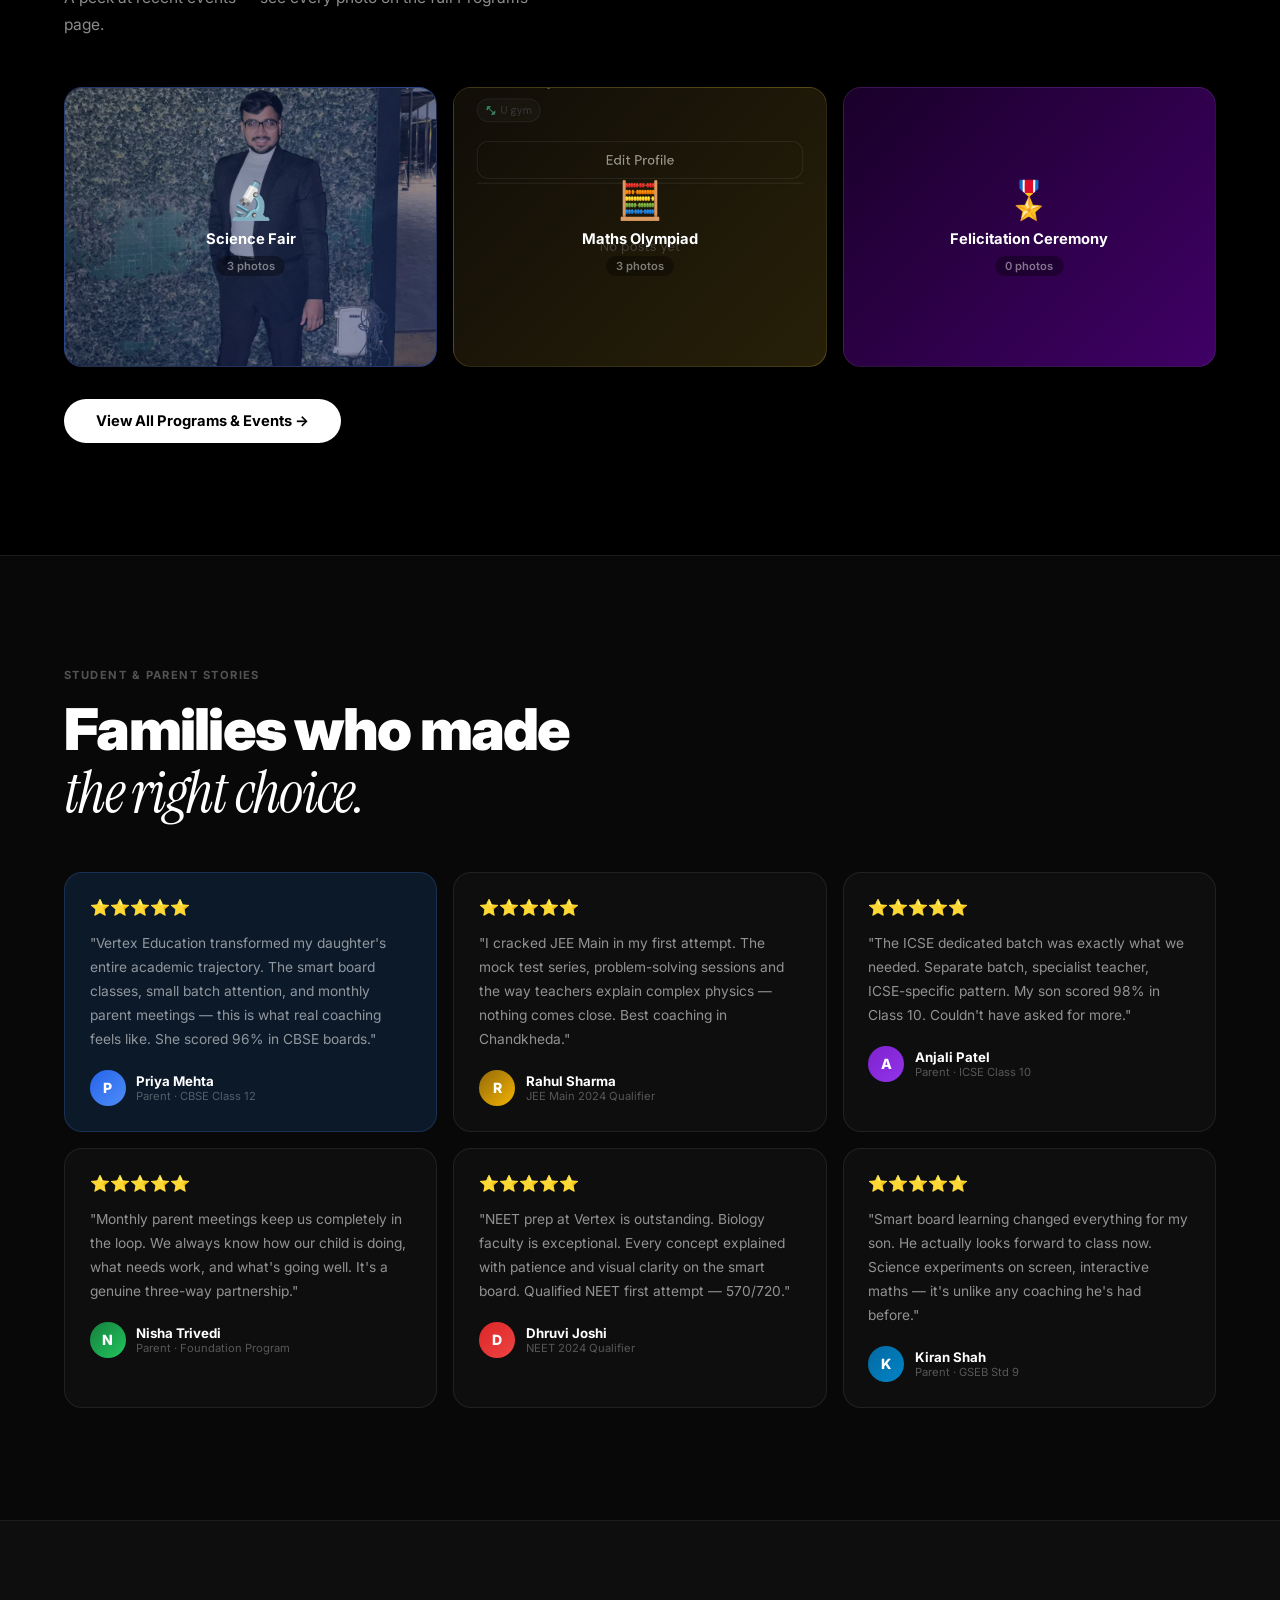
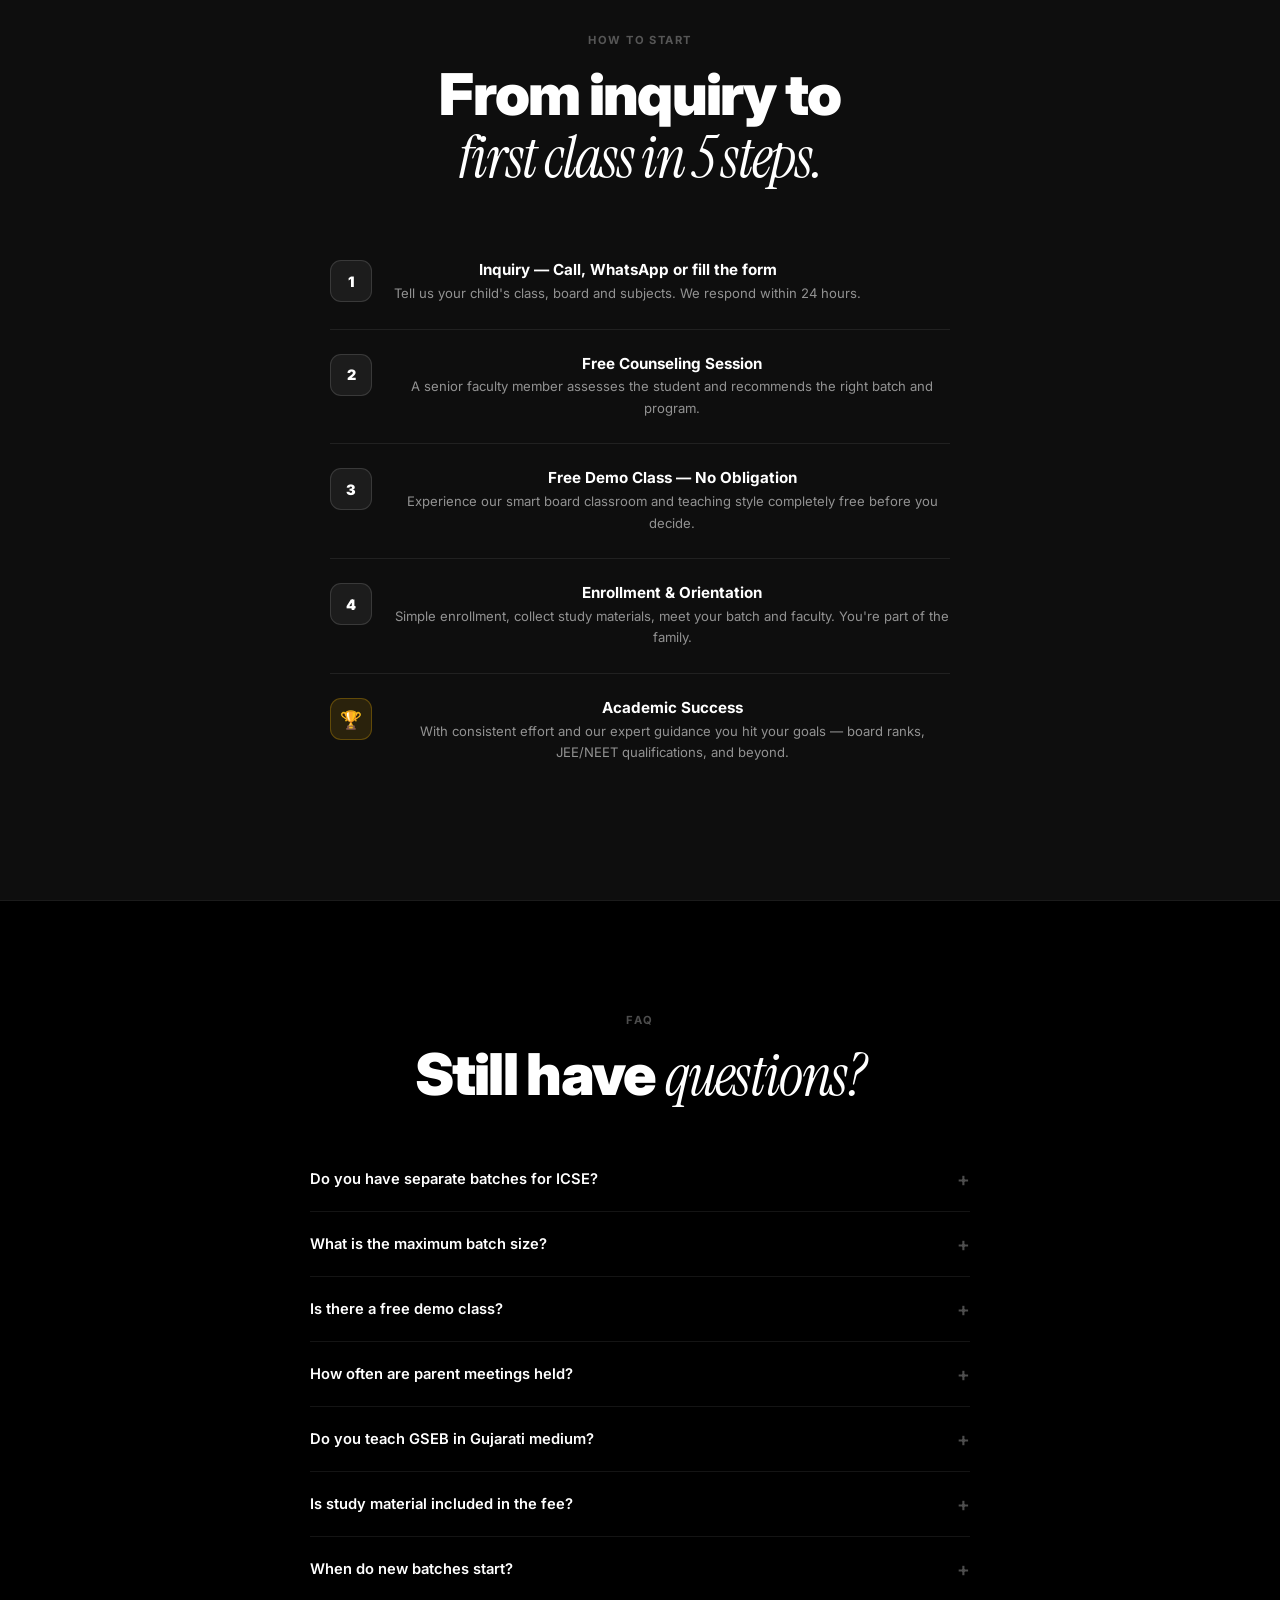
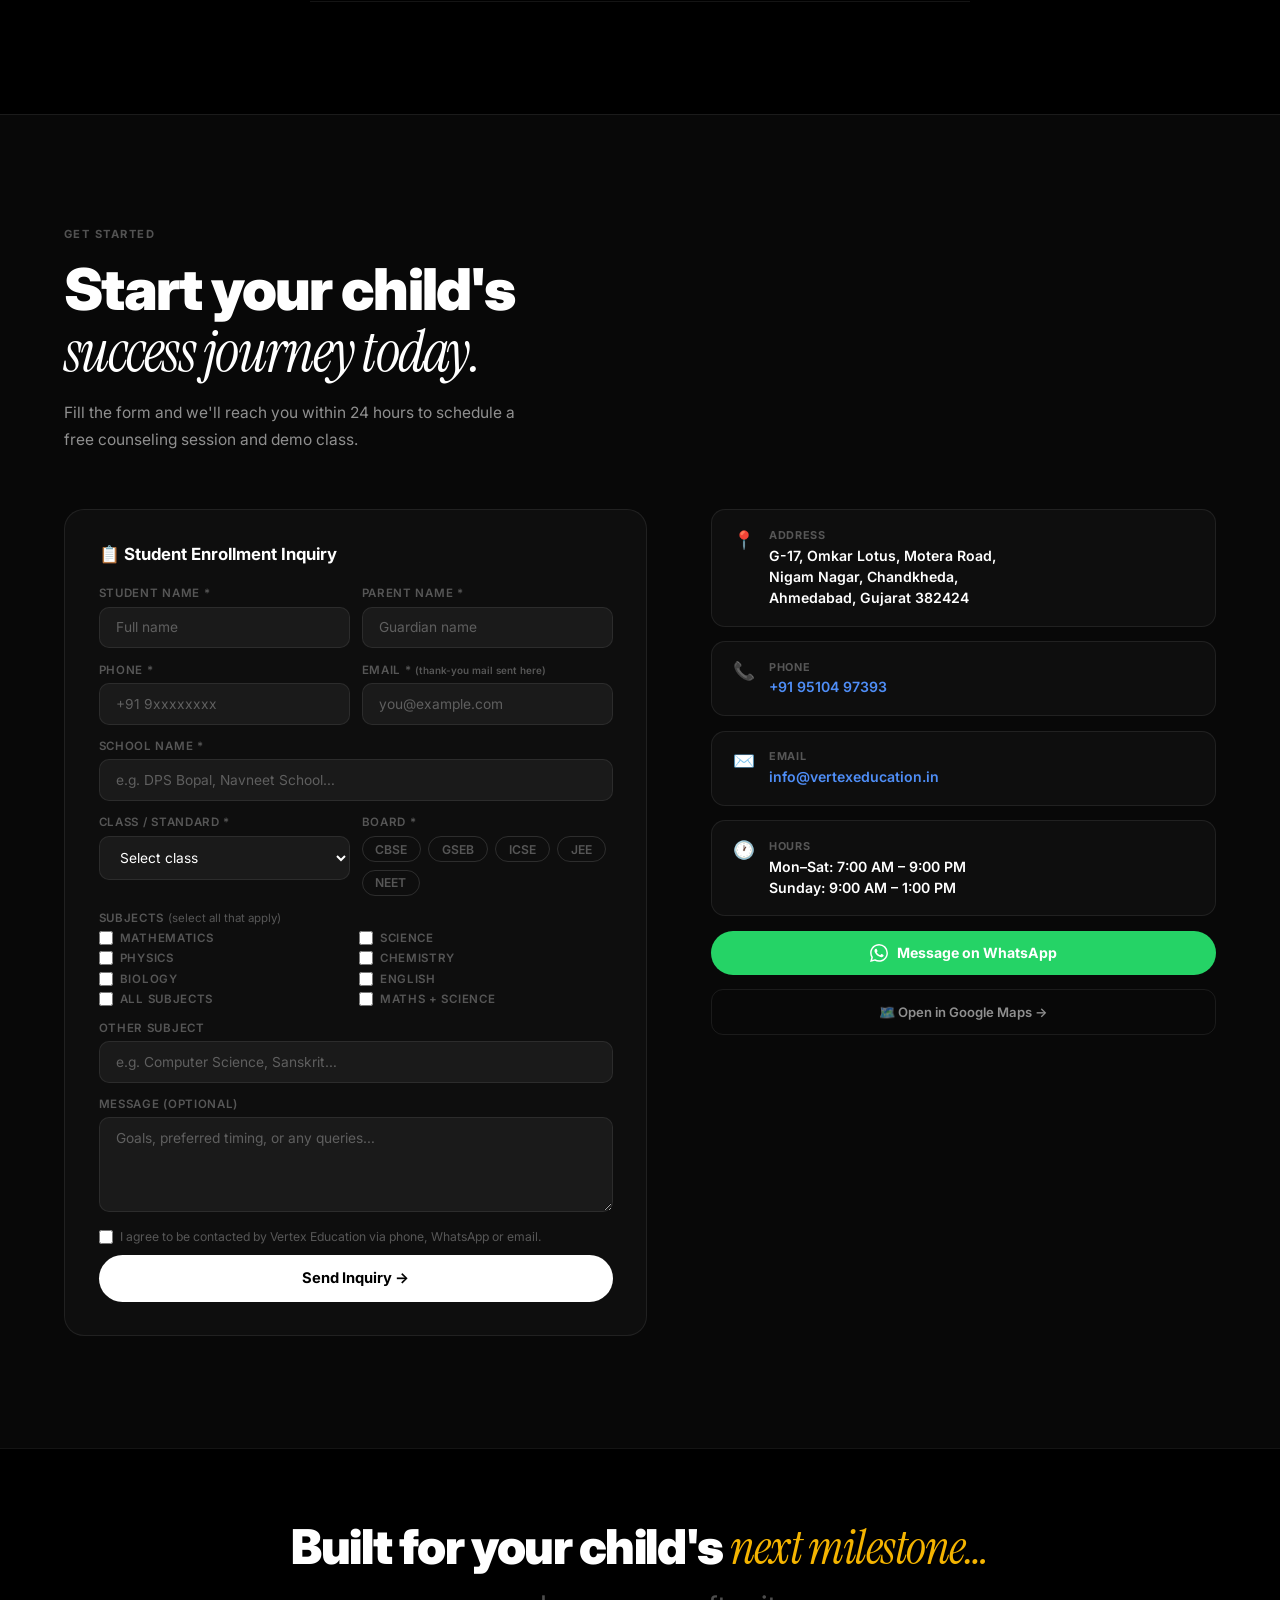
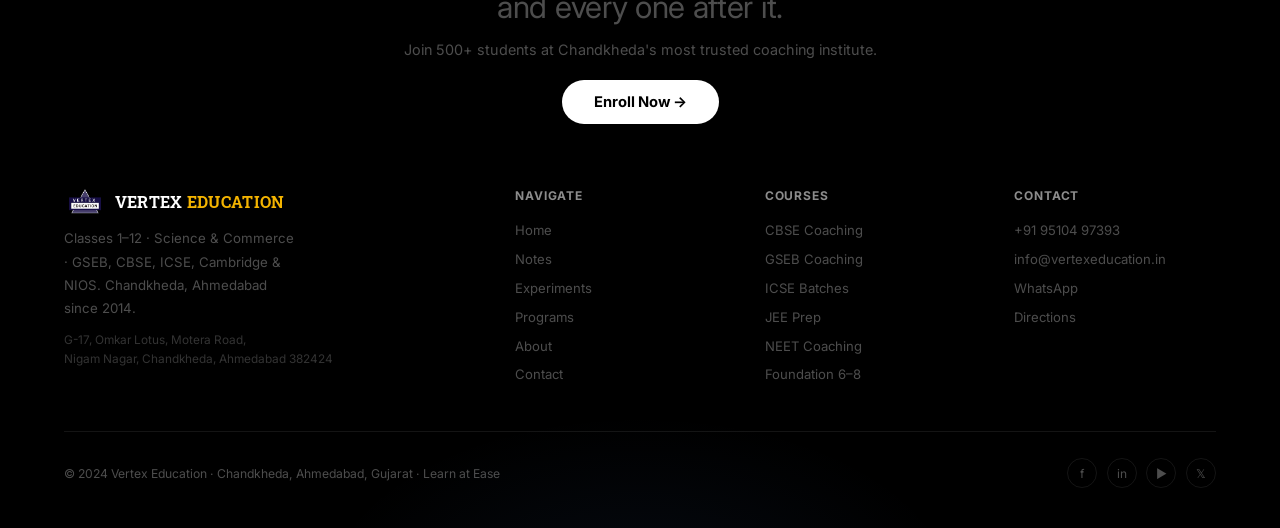
==== commit 2cdd8ee7: "student result scrolleradded" ====
--- a/index.html
+++ b/index.html
@@ -399,7 +399,6 @@
 
 <!-- RESULTS SECTION -->
 <section class="sec blk" id="results">
-  <span class="ol rv">Student Achievements</span>
   <h2 class="sh rv d1">Results that speak.<br><em>Every single year.</em></h2>
   <div class="rscroll rv d3" style="margin-top:2.5rem">
     <div class="rsfl"></div><div class="rsfr"></div>
